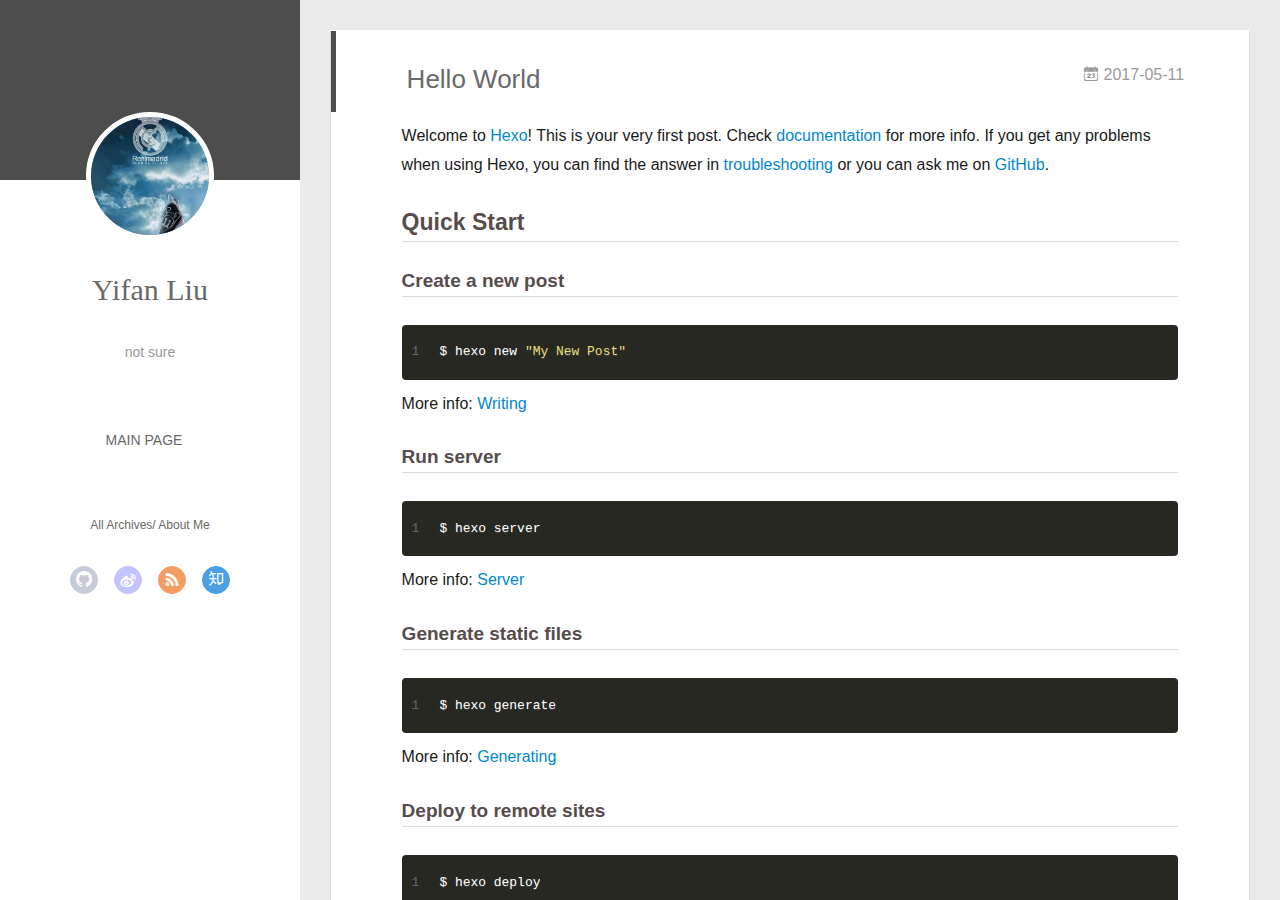
==== index.html @ f7ccefbb "Site updated: 2017-05-11 17:52:36" ====
<!DOCTYPE html>
<html>
<head>
  <meta charset="utf-8">
  
  <meta name="renderer" content="webkit">
  <meta http-equiv="X-UA-Compatible" content="IE=edge" >
  <link rel="dns-prefetch" href="https://yifanliu.github.io">
  <title>Yifan&#39;s Blog</title>
  <meta name="viewport" content="width=device-width, initial-scale=1, maximum-scale=1">
  <meta name="description" content="maybe will write something later. so sad these days.">
<meta property="og:type" content="website">
<meta property="og:title" content="Yifan&#39;s Blog">
<meta property="og:url" content="https://yifanliu.github.io/index.html">
<meta property="og:site_name" content="Yifan&#39;s Blog">
<meta property="og:description" content="maybe will write something later. so sad these days.">
<meta name="twitter:card" content="summary">
<meta name="twitter:title" content="Yifan&#39;s Blog">
<meta name="twitter:description" content="maybe will write something later. so sad these days.">
  
    <link rel="alternative" href="/atom.xml" title="Yifan&#39;s Blog" type="application/atom+xml">
  
  
    <link rel="icon" href="/favicon.png">
  
  <link rel="stylesheet" type="text/css" href="/./main.b3331d.css">
  <style type="text/css">
  
    #container.show {
      background: linear-gradient(200deg,#a0cfe4,#e8c37e);
    }
  </style>
  

  

</head>

<body>
  <div id="container" q-class="show:isCtnShow">
    <canvas id="anm-canvas" class="anm-canvas"></canvas>
    <div class="left-col" q-class="show:isShow">
      
<div class="overlay" style="background: #4d4d4d"></div>
<div class="intrude-less">
	<header id="header" class="inner">
		<a href="/" class="profilepic">
			<img src="/images/my.jpg" class="js-avatar">
		</a>
		<hgroup>
		  <h1 class="header-author"><a href="/">Yifan Liu</a></h1>
		</hgroup>
		
		<p class="header-subtitle">not sure</p>
		

		<nav class="header-menu">
			<ul>
			
				<li><a href="/">Main Page</a></li>
	        
			</ul>
		</nav>
		<nav class="header-smart-menu">
    		
    			
    			<a q-on="click: openSlider(e, 'innerArchive')" href="javascript:void(0)">All Archives</a>
    			
            
    			
    			<a q-on="click: openSlider(e, 'aboutme')" href="javascript:void(0)">About Me</a>
    			
            
		</nav>
		<nav class="header-nav">
			<div class="social">
				
					<a class="github" target="_blank" href="#" title="github"><i class="icon-github"></i></a>
		        
					<a class="weibo" target="_blank" href="#" title="weibo"><i class="icon-weibo"></i></a>
		        
					<a class="rss" target="_blank" href="#" title="rss"><i class="icon-rss"></i></a>
		        
					<a class="zhihu" target="_blank" href="#" title="zhihu"><i class="icon-zhihu"></i></a>
		        
			</div>
		</nav>
	</header>		
</div>

    </div>
    <div class="mid-col" q-class="show:isShow,hide:isShow|isFalse">
      
<nav id="mobile-nav">
  	<div class="overlay js-overlay" style="background: #4d4d4d"></div>
	<div class="btnctn js-mobile-btnctn">
  		<div class="slider-trigger list" q-on="click: openSlider(e)"><i class="icon icon-sort"></i></div>
	</div>
	<div class="intrude-less">
		<header id="header" class="inner">
			<div class="profilepic">
				<img src="/images/my.jpg" class="js-avatar">
			</div>
			<hgroup>
			  <h1 class="header-author js-header-author">Yifan Liu</h1>
			</hgroup>
			
			<p class="header-subtitle"><i class="icon icon-quo-left"></i>not sure<i class="icon icon-quo-right"></i></p>
			
			
			
				
			
			
			
			<nav class="header-nav">
				<div class="social">
					
						<a class="github" target="_blank" href="#" title="github"><i class="icon-github"></i></a>
			        
						<a class="weibo" target="_blank" href="#" title="weibo"><i class="icon-weibo"></i></a>
			        
						<a class="rss" target="_blank" href="#" title="rss"><i class="icon-rss"></i></a>
			        
						<a class="zhihu" target="_blank" href="#" title="zhihu"><i class="icon-zhihu"></i></a>
			        
				</div>
			</nav>

			<nav class="header-menu js-header-menu">
				<ul style="width: 50%">
				
				
					<li style="width: 100%"><a href="/">Main Page</a></li>
		        
				</ul>
			</nav>
		</header>				
	</div>
	<div class="mobile-mask" style="display:none" q-show="isShow"></div>
</nav>

      <div id="wrapper" class="body-wrap">
        <div class="menu-l">
          <div class="canvas-wrap">
            <canvas data-colors="#eaeaea" data-sectionHeight="100" data-contentId="js-content" id="myCanvas1" class="anm-canvas"></canvas>
          </div>
          <div id="js-content" class="content-ll">
            
  
    <article id="post-hello-world" class="article article-type-post  article-index" itemscope itemprop="blogPost">
  <div class="article-inner">
    
      <header class="article-header">
        
  
    <h1 itemprop="name">
      <a class="article-title" href="/2017/05/11/hello-world/">Hello World</a>
    </h1>
  

        
        <a href="/2017/05/11/hello-world/" class="archive-article-date">
  	<time datetime="2017-05-11T07:45:36.710Z" itemprop="datePublished"><i class="icon-calendar icon"></i>2017-05-11</time>
</a>
        
      </header>
    
    <div class="article-entry" itemprop="articleBody">
      
        <p>Welcome to <a href="https://hexo.io/" target="_blank" rel="external">Hexo</a>! This is your very first post. Check <a href="https://hexo.io/docs/" target="_blank" rel="external">documentation</a> for more info. If you get any problems when using Hexo, you can find the answer in <a href="https://hexo.io/docs/troubleshooting.html" target="_blank" rel="external">troubleshooting</a> or you can ask me on <a href="https://github.com/hexojs/hexo/issues" target="_blank" rel="external">GitHub</a>.</p>
<h2 id="Quick-Start"><a href="#Quick-Start" class="headerlink" title="Quick Start"></a>Quick Start</h2><h3 id="Create-a-new-post"><a href="#Create-a-new-post" class="headerlink" title="Create a new post"></a>Create a new post</h3><figure class="highlight bash"><table><tr><td class="gutter"><pre><div class="line">1</div></pre></td><td class="code"><pre><div class="line">$ hexo new <span class="string">"My New Post"</span></div></pre></td></tr></table></figure>
<p>More info: <a href="https://hexo.io/docs/writing.html" target="_blank" rel="external">Writing</a></p>
<h3 id="Run-server"><a href="#Run-server" class="headerlink" title="Run server"></a>Run server</h3><figure class="highlight bash"><table><tr><td class="gutter"><pre><div class="line">1</div></pre></td><td class="code"><pre><div class="line">$ hexo server</div></pre></td></tr></table></figure>
<p>More info: <a href="https://hexo.io/docs/server.html" target="_blank" rel="external">Server</a></p>
<h3 id="Generate-static-files"><a href="#Generate-static-files" class="headerlink" title="Generate static files"></a>Generate static files</h3><figure class="highlight bash"><table><tr><td class="gutter"><pre><div class="line">1</div></pre></td><td class="code"><pre><div class="line">$ hexo generate</div></pre></td></tr></table></figure>
<p>More info: <a href="https://hexo.io/docs/generating.html" target="_blank" rel="external">Generating</a></p>
<h3 id="Deploy-to-remote-sites"><a href="#Deploy-to-remote-sites" class="headerlink" title="Deploy to remote sites"></a>Deploy to remote sites</h3><figure class="highlight bash"><table><tr><td class="gutter"><pre><div class="line">1</div></pre></td><td class="code"><pre><div class="line">$ hexo deploy</div></pre></td></tr></table></figure>
<p>More info: <a href="https://hexo.io/docs/deployment.html" target="_blank" rel="external">Deployment</a></p>

      

      
    </div>
    <div class="article-info article-info-index">
      
      
      

      
        <p class="article-more-link">
          <a class="article-more-a" href="/2017/05/11/hello-world/">展开全文 >></a>
        </p>
      

      
      <div class="clearfix"></div>
    </div>
  </div>
</article>





  
  


          </div>
        </div>
      </div>
      <footer id="footer">
  <div class="outer">
    <div id="footer-info">
    	<div class="footer-left">
    		&copy; 2017 Yifan Liu
    	</div>
      	<div class="footer-right">
      		<a href="http://hexo.io/" target="_blank">Hexo</a>  Theme <a href="https://github.com/litten/hexo-theme-yilia" target="_blank">Yilia</a> by Litten
      	</div>
    </div>
  </div>
</footer>
    </div>
    <script>
	var yiliaConfig = {
		mathjax: false,
		isHome: true,
		isPost: false,
		isArchive: false,
		isTag: false,
		isCategory: false,
		open_in_new: false,
		root: "/",
		innerArchive: true,
		showTags: false
	}
</script>

<script>!function(t){function n(e){if(r[e])return r[e].exports;var i=r[e]={exports:{},id:e,loaded:!1};return t[e].call(i.exports,i,i.exports,n),i.loaded=!0,i.exports}var r={};n.m=t,n.c=r,n.p="./",n(0)}([function(t,n,r){r(194),t.exports=r(190)},function(t,n,r){var e=r(3),i=r(52),o=r(27),u=r(28),c=r(53),f="prototype",a=function(t,n,r){var s,l,h,v,p=t&a.F,d=t&a.G,y=t&a.S,g=t&a.P,b=t&a.B,m=d?e:y?e[n]||(e[n]={}):(e[n]||{})[f],x=d?i:i[n]||(i[n]={}),w=x[f]||(x[f]={});d&&(r=n);for(s in r)l=!p&&m&&void 0!==m[s],h=(l?m:r)[s],v=b&&l?c(h,e):g&&"function"==typeof h?c(Function.call,h):h,m&&u(m,s,h,t&a.U),x[s]!=h&&o(x,s,v),g&&w[s]!=h&&(w[s]=h)};e.core=i,a.F=1,a.G=2,a.S=4,a.P=8,a.B=16,a.W=32,a.U=64,a.R=128,t.exports=a},function(t,n,r){var e=r(6);t.exports=function(t){if(!e(t))throw TypeError(t+" is not an object!");return t}},function(t,n){var r=t.exports="undefined"!=typeof window&&window.Math==Math?window:"undefined"!=typeof self&&self.Math==Math?self:Function("return this")();"number"==typeof __g&&(__g=r)},function(t,n){t.exports=function(t){try{return!!t()}catch(t){return!0}}},function(t,n){var r=t.exports="undefined"!=typeof window&&window.Math==Math?window:"undefined"!=typeof self&&self.Math==Math?self:Function("return this")();"number"==typeof __g&&(__g=r)},function(t,n){t.exports=function(t){return"object"==typeof t?null!==t:"function"==typeof t}},function(t,n,r){var e=r(126)("wks"),i=r(76),o=r(3).Symbol,u="function"==typeof o;(t.exports=function(t){return e[t]||(e[t]=u&&o[t]||(u?o:i)("Symbol."+t))}).store=e},function(t,n){var r={}.hasOwnProperty;t.exports=function(t,n){return r.call(t,n)}},function(t,n,r){var e=r(94),i=r(33);t.exports=function(t){return e(i(t))}},function(t,n,r){t.exports=!r(4)(function(){return 7!=Object.defineProperty({},"a",{get:function(){return 7}}).a})},function(t,n,r){var e=r(2),i=r(167),o=r(50),u=Object.defineProperty;n.f=r(10)?Object.defineProperty:function(t,n,r){if(e(t),n=o(n,!0),e(r),i)try{return u(t,n,r)}catch(t){}if("get"in r||"set"in r)throw TypeError("Accessors not supported!");return"value"in r&&(t[n]=r.value),t}},function(t,n,r){t.exports=!r(18)(function(){return 7!=Object.defineProperty({},"a",{get:function(){return 7}}).a})},function(t,n,r){var e=r(14),i=r(22);t.exports=r(12)?function(t,n,r){return e.f(t,n,i(1,r))}:function(t,n,r){return t[n]=r,t}},function(t,n,r){var e=r(20),i=r(58),o=r(42),u=Object.defineProperty;n.f=r(12)?Object.defineProperty:function(t,n,r){if(e(t),n=o(n,!0),e(r),i)try{return u(t,n,r)}catch(t){}if("get"in r||"set"in r)throw TypeError("Accessors not supported!");return"value"in r&&(t[n]=r.value),t}},function(t,n,r){var e=r(40)("wks"),i=r(23),o=r(5).Symbol,u="function"==typeof o;(t.exports=function(t){return e[t]||(e[t]=u&&o[t]||(u?o:i)("Symbol."+t))}).store=e},function(t,n,r){var e=r(67),i=Math.min;t.exports=function(t){return t>0?i(e(t),9007199254740991):0}},function(t,n,r){var e=r(46);t.exports=function(t){return Object(e(t))}},function(t,n){t.exports=function(t){try{return!!t()}catch(t){return!0}}},function(t,n,r){var e=r(63),i=r(34);t.exports=Object.keys||function(t){return e(t,i)}},function(t,n,r){var e=r(21);t.exports=function(t){if(!e(t))throw TypeError(t+" is not an object!");return t}},function(t,n){t.exports=function(t){return"object"==typeof t?null!==t:"function"==typeof t}},function(t,n){t.exports=function(t,n){return{enumerable:!(1&t),configurable:!(2&t),writable:!(4&t),value:n}}},function(t,n){var r=0,e=Math.random();t.exports=function(t){return"Symbol(".concat(void 0===t?"":t,")_",(++r+e).toString(36))}},function(t,n){var r={}.hasOwnProperty;t.exports=function(t,n){return r.call(t,n)}},function(t,n){var r=t.exports={version:"2.4.0"};"number"==typeof __e&&(__e=r)},function(t,n){t.exports=function(t){if("function"!=typeof t)throw TypeError(t+" is not a function!");return t}},function(t,n,r){var e=r(11),i=r(66);t.exports=r(10)?function(t,n,r){return e.f(t,n,i(1,r))}:function(t,n,r){return t[n]=r,t}},function(t,n,r){var e=r(3),i=r(27),o=r(24),u=r(76)("src"),c="toString",f=Function[c],a=(""+f).split(c);r(52).inspectSource=function(t){return f.call(t)},(t.exports=function(t,n,r,c){var f="function"==typeof r;f&&(o(r,"name")||i(r,"name",n)),t[n]!==r&&(f&&(o(r,u)||i(r,u,t[n]?""+t[n]:a.join(String(n)))),t===e?t[n]=r:c?t[n]?t[n]=r:i(t,n,r):(delete t[n],i(t,n,r)))})(Function.prototype,c,function(){return"function"==typeof this&&this[u]||f.call(this)})},function(t,n,r){var e=r(1),i=r(4),o=r(46),u=function(t,n,r,e){var i=String(o(t)),u="<"+n;return""!==r&&(u+=" "+r+'="'+String(e).replace(/"/g,"&quot;")+'"'),u+">"+i+"</"+n+">"};t.exports=function(t,n){var r={};r[t]=n(u),e(e.P+e.F*i(function(){var n=""[t]('"');return n!==n.toLowerCase()||n.split('"').length>3}),"String",r)}},function(t,n,r){var e=r(115),i=r(46);t.exports=function(t){return e(i(t))}},function(t,n,r){var e=r(116),i=r(66),o=r(30),u=r(50),c=r(24),f=r(167),a=Object.getOwnPropertyDescriptor;n.f=r(10)?a:function(t,n){if(t=o(t),n=u(n,!0),f)try{return a(t,n)}catch(t){}if(c(t,n))return i(!e.f.call(t,n),t[n])}},function(t,n,r){var e=r(24),i=r(17),o=r(145)("IE_PROTO"),u=Object.prototype;t.exports=Object.getPrototypeOf||function(t){return t=i(t),e(t,o)?t[o]:"function"==typeof t.constructor&&t instanceof t.constructor?t.constructor.prototype:t instanceof Object?u:null}},function(t,n){t.exports=function(t){if(void 0==t)throw TypeError("Can't call method on  "+t);return t}},function(t,n){t.exports="constructor,hasOwnProperty,isPrototypeOf,propertyIsEnumerable,toLocaleString,toString,valueOf".split(",")},function(t,n){t.exports={}},function(t,n){t.exports=!0},function(t,n){n.f={}.propertyIsEnumerable},function(t,n,r){var e=r(14).f,i=r(8),o=r(15)("toStringTag");t.exports=function(t,n,r){t&&!i(t=r?t:t.prototype,o)&&e(t,o,{configurable:!0,value:n})}},function(t,n,r){var e=r(40)("keys"),i=r(23);t.exports=function(t){return e[t]||(e[t]=i(t))}},function(t,n,r){var e=r(5),i="__core-js_shared__",o=e[i]||(e[i]={});t.exports=function(t){return o[t]||(o[t]={})}},function(t,n){var r=Math.ceil,e=Math.floor;t.exports=function(t){return isNaN(t=+t)?0:(t>0?e:r)(t)}},function(t,n,r){var e=r(21);t.exports=function(t,n){if(!e(t))return t;var r,i;if(n&&"function"==typeof(r=t.toString)&&!e(i=r.call(t)))return i;if("function"==typeof(r=t.valueOf)&&!e(i=r.call(t)))return i;if(!n&&"function"==typeof(r=t.toString)&&!e(i=r.call(t)))return i;throw TypeError("Can't convert object to primitive value")}},function(t,n,r){var e=r(5),i=r(25),o=r(36),u=r(44),c=r(14).f;t.exports=function(t){var n=i.Symbol||(i.Symbol=o?{}:e.Symbol||{});"_"==t.charAt(0)||t in n||c(n,t,{value:u.f(t)})}},function(t,n,r){n.f=r(15)},function(t,n){var r={}.toString;t.exports=function(t){return r.call(t).slice(8,-1)}},function(t,n){t.exports=function(t){if(void 0==t)throw TypeError("Can't call method on  "+t);return t}},function(t,n,r){var e=r(4);t.exports=function(t,n){return!!t&&e(function(){n?t.call(null,function(){},1):t.call(null)})}},function(t,n,r){var e=r(53),i=r(115),o=r(17),u=r(16),c=r(202);t.exports=function(t,n){var r=1==t,f=2==t,a=3==t,s=4==t,l=6==t,h=5==t||l,v=n||c;return function(n,c,p){for(var d,y,g=o(n),b=i(g),m=e(c,p,3),x=u(b.length),w=0,S=r?v(n,x):f?v(n,0):void 0;x>w;w++)if((h||w in b)&&(d=b[w],y=m(d,w,g),t))if(r)S[w]=y;else if(y)switch(t){case 3:return!0;case 5:return d;case 6:return w;case 2:S.push(d)}else if(s)return!1;return l?-1:a||s?s:S}}},function(t,n,r){var e=r(1),i=r(52),o=r(4);t.exports=function(t,n){var r=(i.Object||{})[t]||Object[t],u={};u[t]=n(r),e(e.S+e.F*o(function(){r(1)}),"Object",u)}},function(t,n,r){var e=r(6);t.exports=function(t,n){if(!e(t))return t;var r,i;if(n&&"function"==typeof(r=t.toString)&&!e(i=r.call(t)))return i;if("function"==typeof(r=t.valueOf)&&!e(i=r.call(t)))return i;if(!n&&"function"==typeof(r=t.toString)&&!e(i=r.call(t)))return i;throw TypeError("Can't convert object to primitive value")}},function(t,n,r){var e=r(5),i=r(25),o=r(91),u=r(13),c="prototype",f=function(t,n,r){var a,s,l,h=t&f.F,v=t&f.G,p=t&f.S,d=t&f.P,y=t&f.B,g=t&f.W,b=v?i:i[n]||(i[n]={}),m=b[c],x=v?e:p?e[n]:(e[n]||{})[c];v&&(r=n);for(a in r)(s=!h&&x&&void 0!==x[a])&&a in b||(l=s?x[a]:r[a],b[a]=v&&"function"!=typeof x[a]?r[a]:y&&s?o(l,e):g&&x[a]==l?function(t){var n=function(n,r,e){if(this instanceof t){switch(arguments.length){case 0:return new t;case 1:return new t(n);case 2:return new t(n,r)}return new t(n,r,e)}return t.apply(this,arguments)};return n[c]=t[c],n}(l):d&&"function"==typeof l?o(Function.call,l):l,d&&((b.virtual||(b.virtual={}))[a]=l,t&f.R&&m&&!m[a]&&u(m,a,l)))};f.F=1,f.G=2,f.S=4,f.P=8,f.B=16,f.W=32,f.U=64,f.R=128,t.exports=f},function(t,n){var r=t.exports={version:"2.4.0"};"number"==typeof __e&&(__e=r)},function(t,n,r){var e=r(26);t.exports=function(t,n,r){if(e(t),void 0===n)return t;switch(r){case 1:return function(r){return t.call(n,r)};case 2:return function(r,e){return t.call(n,r,e)};case 3:return function(r,e,i){return t.call(n,r,e,i)}}return function(){return t.apply(n,arguments)}}},function(t,n,r){var e=r(183),i=r(1),o=r(126)("metadata"),u=o.store||(o.store=new(r(186))),c=function(t,n,r){var i=u.get(t);if(!i){if(!r)return;u.set(t,i=new e)}var o=i.get(n);if(!o){if(!r)return;i.set(n,o=new e)}return o},f=function(t,n,r){var e=c(n,r,!1);return void 0!==e&&e.has(t)},a=function(t,n,r){var e=c(n,r,!1);return void 0===e?void 0:e.get(t)},s=function(t,n,r,e){c(r,e,!0).set(t,n)},l=function(t,n){var r=c(t,n,!1),e=[];return r&&r.forEach(function(t,n){e.push(n)}),e},h=function(t){return void 0===t||"symbol"==typeof t?t:String(t)},v=function(t){i(i.S,"Reflect",t)};t.exports={store:u,map:c,has:f,get:a,set:s,keys:l,key:h,exp:v}},function(t,n,r){"use strict";if(r(10)){var e=r(69),i=r(3),o=r(4),u=r(1),c=r(127),f=r(152),a=r(53),s=r(68),l=r(66),h=r(27),v=r(73),p=r(67),d=r(16),y=r(75),g=r(50),b=r(24),m=r(180),x=r(114),w=r(6),S=r(17),_=r(137),O=r(70),E=r(32),P=r(71).f,j=r(154),F=r(76),M=r(7),A=r(48),N=r(117),T=r(146),I=r(155),k=r(80),L=r(123),R=r(74),C=r(130),D=r(160),U=r(11),W=r(31),G=U.f,B=W.f,V=i.RangeError,z=i.TypeError,q=i.Uint8Array,K="ArrayBuffer",J="Shared"+K,Y="BYTES_PER_ELEMENT",H="prototype",$=Array[H],X=f.ArrayBuffer,Q=f.DataView,Z=A(0),tt=A(2),nt=A(3),rt=A(4),et=A(5),it=A(6),ot=N(!0),ut=N(!1),ct=I.values,ft=I.keys,at=I.entries,st=$.lastIndexOf,lt=$.reduce,ht=$.reduceRight,vt=$.join,pt=$.sort,dt=$.slice,yt=$.toString,gt=$.toLocaleString,bt=M("iterator"),mt=M("toStringTag"),xt=F("typed_constructor"),wt=F("def_constructor"),St=c.CONSTR,_t=c.TYPED,Ot=c.VIEW,Et="Wrong length!",Pt=A(1,function(t,n){return Tt(T(t,t[wt]),n)}),jt=o(function(){return 1===new q(new Uint16Array([1]).buffer)[0]}),Ft=!!q&&!!q[H].set&&o(function(){new q(1).set({})}),Mt=function(t,n){if(void 0===t)throw z(Et);var r=+t,e=d(t);if(n&&!m(r,e))throw V(Et);return e},At=function(t,n){var r=p(t);if(r<0||r%n)throw V("Wrong offset!");return r},Nt=function(t){if(w(t)&&_t in t)return t;throw z(t+" is not a typed array!")},Tt=function(t,n){if(!(w(t)&&xt in t))throw z("It is not a typed array constructor!");return new t(n)},It=function(t,n){return kt(T(t,t[wt]),n)},kt=function(t,n){for(var r=0,e=n.length,i=Tt(t,e);e>r;)i[r]=n[r++];return i},Lt=function(t,n,r){G(t,n,{get:function(){return this._d[r]}})},Rt=function(t){var n,r,e,i,o,u,c=S(t),f=arguments.length,s=f>1?arguments[1]:void 0,l=void 0!==s,h=j(c);if(void 0!=h&&!_(h)){for(u=h.call(c),e=[],n=0;!(o=u.next()).done;n++)e.push(o.value);c=e}for(l&&f>2&&(s=a(s,arguments[2],2)),n=0,r=d(c.length),i=Tt(this,r);r>n;n++)i[n]=l?s(c[n],n):c[n];return i},Ct=function(){for(var t=0,n=arguments.length,r=Tt(this,n);n>t;)r[t]=arguments[t++];return r},Dt=!!q&&o(function(){gt.call(new q(1))}),Ut=function(){return gt.apply(Dt?dt.call(Nt(this)):Nt(this),arguments)},Wt={copyWithin:function(t,n){return D.call(Nt(this),t,n,arguments.length>2?arguments[2]:void 0)},every:function(t){return rt(Nt(this),t,arguments.length>1?arguments[1]:void 0)},fill:function(t){return C.apply(Nt(this),arguments)},filter:function(t){return It(this,tt(Nt(this),t,arguments.length>1?arguments[1]:void 0))},find:function(t){return et(Nt(this),t,arguments.length>1?arguments[1]:void 0)},findIndex:function(t){return it(Nt(this),t,arguments.length>1?arguments[1]:void 0)},forEach:function(t){Z(Nt(this),t,arguments.length>1?arguments[1]:void 0)},indexOf:function(t){return ut(Nt(this),t,arguments.length>1?arguments[1]:void 0)},includes:function(t){return ot(Nt(this),t,arguments.length>1?arguments[1]:void 0)},join:function(t){return vt.apply(Nt(this),arguments)},lastIndexOf:function(t){return st.apply(Nt(this),arguments)},map:function(t){return Pt(Nt(this),t,arguments.length>1?arguments[1]:void 0)},reduce:function(t){return lt.apply(Nt(this),arguments)},reduceRight:function(t){return ht.apply(Nt(this),arguments)},reverse:function(){for(var t,n=this,r=Nt(n).length,e=Math.floor(r/2),i=0;i<e;)t=n[i],n[i++]=n[--r],n[r]=t;return n},some:function(t){return nt(Nt(this),t,arguments.length>1?arguments[1]:void 0)},sort:function(t){return pt.call(Nt(this),t)},subarray:function(t,n){var r=Nt(this),e=r.length,i=y(t,e);return new(T(r,r[wt]))(r.buffer,r.byteOffset+i*r.BYTES_PER_ELEMENT,d((void 0===n?e:y(n,e))-i))}},Gt=function(t,n){return It(this,dt.call(Nt(this),t,n))},Bt=function(t){Nt(this);var n=At(arguments[1],1),r=this.length,e=S(t),i=d(e.length),o=0;if(i+n>r)throw V(Et);for(;o<i;)this[n+o]=e[o++]},Vt={entries:function(){return at.call(Nt(this))},keys:function(){return ft.call(Nt(this))},values:function(){return ct.call(Nt(this))}},zt=function(t,n){return w(t)&&t[_t]&&"symbol"!=typeof n&&n in t&&String(+n)==String(n)},qt=function(t,n){return zt(t,n=g(n,!0))?l(2,t[n]):B(t,n)},Kt=function(t,n,r){return!(zt(t,n=g(n,!0))&&w(r)&&b(r,"value"))||b(r,"get")||b(r,"set")||r.configurable||b(r,"writable")&&!r.writable||b(r,"enumerable")&&!r.enumerable?G(t,n,r):(t[n]=r.value,t)};St||(W.f=qt,U.f=Kt),u(u.S+u.F*!St,"Object",{getOwnPropertyDescriptor:qt,defineProperty:Kt}),o(function(){yt.call({})})&&(yt=gt=function(){return vt.call(this)});var Jt=v({},Wt);v(Jt,Vt),h(Jt,bt,Vt.values),v(Jt,{slice:Gt,set:Bt,constructor:function(){},toString:yt,toLocaleString:Ut}),Lt(Jt,"buffer","b"),Lt(Jt,"byteOffset","o"),Lt(Jt,"byteLength","l"),Lt(Jt,"length","e"),G(Jt,mt,{get:function(){return this[_t]}}),t.exports=function(t,n,r,f){f=!!f;var a=t+(f?"Clamped":"")+"Array",l="Uint8Array"!=a,v="get"+t,p="set"+t,y=i[a],g=y||{},b=y&&E(y),m=!y||!c.ABV,S={},_=y&&y[H],j=function(t,r){var e=t._d;return e.v[v](r*n+e.o,jt)},F=function(t,r,e){var i=t._d;f&&(e=(e=Math.round(e))<0?0:e>255?255:255&e),i.v[p](r*n+i.o,e,jt)},M=function(t,n){G(t,n,{get:function(){return j(this,n)},set:function(t){return F(this,n,t)},enumerable:!0})};m?(y=r(function(t,r,e,i){s(t,y,a,"_d");var o,u,c,f,l=0,v=0;if(w(r)){if(!(r instanceof X||(f=x(r))==K||f==J))return _t in r?kt(y,r):Rt.call(y,r);o=r,v=At(e,n);var p=r.byteLength;if(void 0===i){if(p%n)throw V(Et);if((u=p-v)<0)throw V(Et)}else if((u=d(i)*n)+v>p)throw V(Et);c=u/n}else c=Mt(r,!0),u=c*n,o=new X(u);for(h(t,"_d",{b:o,o:v,l:u,e:c,v:new Q(o)});l<c;)M(t,l++)}),_=y[H]=O(Jt),h(_,"constructor",y)):L(function(t){new y(null),new y(t)},!0)||(y=r(function(t,r,e,i){s(t,y,a);var o;return w(r)?r instanceof X||(o=x(r))==K||o==J?void 0!==i?new g(r,At(e,n),i):void 0!==e?new g(r,At(e,n)):new g(r):_t in r?kt(y,r):Rt.call(y,r):new g(Mt(r,l))}),Z(b!==Function.prototype?P(g).concat(P(b)):P(g),function(t){t in y||h(y,t,g[t])}),y[H]=_,e||(_.constructor=y));var A=_[bt],N=!!A&&("values"==A.name||void 0==A.name),T=Vt.values;h(y,xt,!0),h(_,_t,a),h(_,Ot,!0),h(_,wt,y),(f?new y(1)[mt]==a:mt in _)||G(_,mt,{get:function(){return a}}),S[a]=y,u(u.G+u.W+u.F*(y!=g),S),u(u.S,a,{BYTES_PER_ELEMENT:n,from:Rt,of:Ct}),Y in _||h(_,Y,n),u(u.P,a,Wt),R(a),u(u.P+u.F*Ft,a,{set:Bt}),u(u.P+u.F*!N,a,Vt),u(u.P+u.F*(_.toString!=yt),a,{toString:yt}),u(u.P+u.F*o(function(){new y(1).slice()}),a,{slice:Gt}),u(u.P+u.F*(o(function(){return[1,2].toLocaleString()!=new y([1,2]).toLocaleString()})||!o(function(){_.toLocaleString.call([1,2])})),a,{toLocaleString:Ut}),k[a]=N?A:T,e||N||h(_,bt,T)}}else t.exports=function(){}},function(t,n){var r={}.toString;t.exports=function(t){return r.call(t).slice(8,-1)}},function(t,n,r){var e=r(21),i=r(5).document,o=e(i)&&e(i.createElement);t.exports=function(t){return o?i.createElement(t):{}}},function(t,n,r){t.exports=!r(12)&&!r(18)(function(){return 7!=Object.defineProperty(r(57)("div"),"a",{get:function(){return 7}}).a})},function(t,n,r){"use strict";var e=r(36),i=r(51),o=r(64),u=r(13),c=r(8),f=r(35),a=r(96),s=r(38),l=r(103),h=r(15)("iterator"),v=!([].keys&&"next"in[].keys()),p="keys",d="values",y=function(){return this};t.exports=function(t,n,r,g,b,m,x){a(r,n,g);var w,S,_,O=function(t){if(!v&&t in F)return F[t];switch(t){case p:case d:return function(){return new r(this,t)}}return function(){return new r(this,t)}},E=n+" Iterator",P=b==d,j=!1,F=t.prototype,M=F[h]||F["@@iterator"]||b&&F[b],A=M||O(b),N=b?P?O("entries"):A:void 0,T="Array"==n?F.entries||M:M;if(T&&(_=l(T.call(new t)))!==Object.prototype&&(s(_,E,!0),e||c(_,h)||u(_,h,y)),P&&M&&M.name!==d&&(j=!0,A=function(){return M.call(this)}),e&&!x||!v&&!j&&F[h]||u(F,h,A),f[n]=A,f[E]=y,b)if(w={values:P?A:O(d),keys:m?A:O(p),entries:N},x)for(S in w)S in F||o(F,S,w[S]);else i(i.P+i.F*(v||j),n,w);return w}},function(t,n,r){var e=r(20),i=r(100),o=r(34),u=r(39)("IE_PROTO"),c=function(){},f="prototype",a=function(){var t,n=r(57)("iframe"),e=o.length;for(n.style.display="none",r(93).appendChild(n),n.src="javascript:",t=n.contentWindow.document,t.open(),t.write("<script>document.F=Object<\/script>"),t.close(),a=t.F;e--;)delete a[f][o[e]];return a()};t.exports=Object.create||function(t,n){var r;return null!==t?(c[f]=e(t),r=new c,c[f]=null,r[u]=t):r=a(),void 0===n?r:i(r,n)}},function(t,n,r){var e=r(63),i=r(34).concat("length","prototype");n.f=Object.getOwnPropertyNames||function(t){return e(t,i)}},function(t,n){n.f=Object.getOwnPropertySymbols},function(t,n,r){var e=r(8),i=r(9),o=r(90)(!1),u=r(39)("IE_PROTO");t.exports=function(t,n){var r,c=i(t),f=0,a=[];for(r in c)r!=u&&e(c,r)&&a.push(r);for(;n.length>f;)e(c,r=n[f++])&&(~o(a,r)||a.push(r));return a}},function(t,n,r){t.exports=r(13)},function(t,n,r){var e=r(76)("meta"),i=r(6),o=r(24),u=r(11).f,c=0,f=Object.isExtensible||function(){return!0},a=!r(4)(function(){return f(Object.preventExtensions({}))}),s=function(t){u(t,e,{value:{i:"O"+ ++c,w:{}}})},l=function(t,n){if(!i(t))return"symbol"==typeof t?t:("string"==typeof t?"S":"P")+t;if(!o(t,e)){if(!f(t))return"F";if(!n)return"E";s(t)}return t[e].i},h=function(t,n){if(!o(t,e)){if(!f(t))return!0;if(!n)return!1;s(t)}return t[e].w},v=function(t){return a&&p.NEED&&f(t)&&!o(t,e)&&s(t),t},p=t.exports={KEY:e,NEED:!1,fastKey:l,getWeak:h,onFreeze:v}},function(t,n){t.exports=function(t,n){return{enumerable:!(1&t),configurable:!(2&t),writable:!(4&t),value:n}}},function(t,n){var r=Math.ceil,e=Math.floor;t.exports=function(t){return isNaN(t=+t)?0:(t>0?e:r)(t)}},function(t,n){t.exports=function(t,n,r,e){if(!(t instanceof n)||void 0!==e&&e in t)throw TypeError(r+": incorrect invocation!");return t}},function(t,n){t.exports=!1},function(t,n,r){var e=r(2),i=r(173),o=r(133),u=r(145)("IE_PROTO"),c=function(){},f="prototype",a=function(){var t,n=r(132)("iframe"),e=o.length;for(n.style.display="none",r(135).appendChild(n),n.src="javascript:",t=n.contentWindow.document,t.open(),t.write("<script>document.F=Object<\/script>"),t.close(),a=t.F;e--;)delete a[f][o[e]];return a()};t.exports=Object.create||function(t,n){var r;return null!==t?(c[f]=e(t),r=new c,c[f]=null,r[u]=t):r=a(),void 0===n?r:i(r,n)}},function(t,n,r){var e=r(175),i=r(133).concat("length","prototype");n.f=Object.getOwnPropertyNames||function(t){return e(t,i)}},function(t,n,r){var e=r(175),i=r(133);t.exports=Object.keys||function(t){return e(t,i)}},function(t,n,r){var e=r(28);t.exports=function(t,n,r){for(var i in n)e(t,i,n[i],r);return t}},function(t,n,r){"use strict";var e=r(3),i=r(11),o=r(10),u=r(7)("species");t.exports=function(t){var n=e[t];o&&n&&!n[u]&&i.f(n,u,{configurable:!0,get:function(){return this}})}},function(t,n,r){var e=r(67),i=Math.max,o=Math.min;t.exports=function(t,n){return t=e(t),t<0?i(t+n,0):o(t,n)}},function(t,n){var r=0,e=Math.random();t.exports=function(t){return"Symbol(".concat(void 0===t?"":t,")_",(++r+e).toString(36))}},function(t,n,r){var e=r(33);t.exports=function(t){return Object(e(t))}},function(t,n,r){var e=r(7)("unscopables"),i=Array.prototype;void 0==i[e]&&r(27)(i,e,{}),t.exports=function(t){i[e][t]=!0}},function(t,n,r){var e=r(53),i=r(169),o=r(137),u=r(2),c=r(16),f=r(154),a={},s={},n=t.exports=function(t,n,r,l,h){var v,p,d,y,g=h?function(){return t}:f(t),b=e(r,l,n?2:1),m=0;if("function"!=typeof g)throw TypeError(t+" is not iterable!");if(o(g)){for(v=c(t.length);v>m;m++)if((y=n?b(u(p=t[m])[0],p[1]):b(t[m]))===a||y===s)return y}else for(d=g.call(t);!(p=d.next()).done;)if((y=i(d,b,p.value,n))===a||y===s)return y};n.BREAK=a,n.RETURN=s},function(t,n){t.exports={}},function(t,n,r){var e=r(11).f,i=r(24),o=r(7)("toStringTag");t.exports=function(t,n,r){t&&!i(t=r?t:t.prototype,o)&&e(t,o,{configurable:!0,value:n})}},function(t,n,r){var e=r(1),i=r(46),o=r(4),u=r(150),c="["+u+"]",f="​",a=RegExp("^"+c+c+"*"),s=RegExp(c+c+"*$"),l=function(t,n,r){var i={},c=o(function(){return!!u[t]()||f[t]()!=f}),a=i[t]=c?n(h):u[t];r&&(i[r]=a),e(e.P+e.F*c,"String",i)},h=l.trim=function(t,n){return t=String(i(t)),1&n&&(t=t.replace(a,"")),2&n&&(t=t.replace(s,"")),t};t.exports=l},function(t,n,r){t.exports={default:r(86),__esModule:!0}},function(t,n,r){t.exports={default:r(87),__esModule:!0}},function(t,n,r){"use strict";function e(t){return t&&t.__esModule?t:{default:t}}n.__esModule=!0;var i=r(84),o=e(i),u=r(83),c=e(u),f="function"==typeof c.default&&"symbol"==typeof o.default?function(t){return typeof t}:function(t){return t&&"function"==typeof c.default&&t.constructor===c.default&&t!==c.default.prototype?"symbol":typeof t};n.default="function"==typeof c.default&&"symbol"===f(o.default)?function(t){return void 0===t?"undefined":f(t)}:function(t){return t&&"function"==typeof c.default&&t.constructor===c.default&&t!==c.default.prototype?"symbol":void 0===t?"undefined":f(t)}},function(t,n,r){r(110),r(108),r(111),r(112),t.exports=r(25).Symbol},function(t,n,r){r(109),r(113),t.exports=r(44).f("iterator")},function(t,n){t.exports=function(t){if("function"!=typeof t)throw TypeError(t+" is not a function!");return t}},function(t,n){t.exports=function(){}},function(t,n,r){var e=r(9),i=r(106),o=r(105);t.exports=function(t){return function(n,r,u){var c,f=e(n),a=i(f.length),s=o(u,a);if(t&&r!=r){for(;a>s;)if((c=f[s++])!=c)return!0}else for(;a>s;s++)if((t||s in f)&&f[s]===r)return t||s||0;return!t&&-1}}},function(t,n,r){var e=r(88);t.exports=function(t,n,r){if(e(t),void 0===n)return t;switch(r){case 1:return function(r){return t.call(n,r)};case 2:return function(r,e){return t.call(n,r,e)};case 3:return function(r,e,i){return t.call(n,r,e,i)}}return function(){return t.apply(n,arguments)}}},function(t,n,r){var e=r(19),i=r(62),o=r(37);t.exports=function(t){var n=e(t),r=i.f;if(r)for(var u,c=r(t),f=o.f,a=0;c.length>a;)f.call(t,u=c[a++])&&n.push(u);return n}},function(t,n,r){t.exports=r(5).document&&document.documentElement},function(t,n,r){var e=r(56);t.exports=Object("z").propertyIsEnumerable(0)?Object:function(t){return"String"==e(t)?t.split(""):Object(t)}},function(t,n,r){var e=r(56);t.exports=Array.isArray||function(t){return"Array"==e(t)}},function(t,n,r){"use strict";var e=r(60),i=r(22),o=r(38),u={};r(13)(u,r(15)("iterator"),function(){return this}),t.exports=function(t,n,r){t.prototype=e(u,{next:i(1,r)}),o(t,n+" Iterator")}},function(t,n){t.exports=function(t,n){return{value:n,done:!!t}}},function(t,n,r){var e=r(19),i=r(9);t.exports=function(t,n){for(var r,o=i(t),u=e(o),c=u.length,f=0;c>f;)if(o[r=u[f++]]===n)return r}},function(t,n,r){var e=r(23)("meta"),i=r(21),o=r(8),u=r(14).f,c=0,f=Object.isExtensible||function(){return!0},a=!r(18)(function(){return f(Object.preventExtensions({}))}),s=function(t){u(t,e,{value:{i:"O"+ ++c,w:{}}})},l=function(t,n){if(!i(t))return"symbol"==typeof t?t:("string"==typeof t?"S":"P")+t;if(!o(t,e)){if(!f(t))return"F";if(!n)return"E";s(t)}return t[e].i},h=function(t,n){if(!o(t,e)){if(!f(t))return!0;if(!n)return!1;s(t)}return t[e].w},v=function(t){return a&&p.NEED&&f(t)&&!o(t,e)&&s(t),t},p=t.exports={KEY:e,NEED:!1,fastKey:l,getWeak:h,onFreeze:v}},function(t,n,r){var e=r(14),i=r(20),o=r(19);t.exports=r(12)?Object.defineProperties:function(t,n){i(t);for(var r,u=o(n),c=u.length,f=0;c>f;)e.f(t,r=u[f++],n[r]);return t}},function(t,n,r){var e=r(37),i=r(22),o=r(9),u=r(42),c=r(8),f=r(58),a=Object.getOwnPropertyDescriptor;n.f=r(12)?a:function(t,n){if(t=o(t),n=u(n,!0),f)try{return a(t,n)}catch(t){}if(c(t,n))return i(!e.f.call(t,n),t[n])}},function(t,n,r){var e=r(9),i=r(61).f,o={}.toString,u="object"==typeof window&&window&&Object.getOwnPropertyNames?Object.getOwnPropertyNames(window):[],c=function(t){try{return i(t)}catch(t){return u.slice()}};t.exports.f=function(t){return u&&"[object Window]"==o.call(t)?c(t):i(e(t))}},function(t,n,r){var e=r(8),i=r(77),o=r(39)("IE_PROTO"),u=Object.prototype;t.exports=Object.getPrototypeOf||function(t){return t=i(t),e(t,o)?t[o]:"function"==typeof t.constructor&&t instanceof t.constructor?t.constructor.prototype:t instanceof Object?u:null}},function(t,n,r){var e=r(41),i=r(33);t.exports=function(t){return function(n,r){var o,u,c=String(i(n)),f=e(r),a=c.length;return f<0||f>=a?t?"":void 0:(o=c.charCodeAt(f),o<55296||o>56319||f+1===a||(u=c.charCodeAt(f+1))<56320||u>57343?t?c.charAt(f):o:t?c.slice(f,f+2):u-56320+(o-55296<<10)+65536)}}},function(t,n,r){var e=r(41),i=Math.max,o=Math.min;t.exports=function(t,n){return t=e(t),t<0?i(t+n,0):o(t,n)}},function(t,n,r){var e=r(41),i=Math.min;t.exports=function(t){return t>0?i(e(t),9007199254740991):0}},function(t,n,r){"use strict";var e=r(89),i=r(97),o=r(35),u=r(9);t.exports=r(59)(Array,"Array",function(t,n){this._t=u(t),this._i=0,this._k=n},function(){var t=this._t,n=this._k,r=this._i++;return!t||r>=t.length?(this._t=void 0,i(1)):"keys"==n?i(0,r):"values"==n?i(0,t[r]):i(0,[r,t[r]])},"values"),o.Arguments=o.Array,e("keys"),e("values"),e("entries")},function(t,n){},function(t,n,r){"use strict";var e=r(104)(!0);r(59)(String,"String",function(t){this._t=String(t),this._i=0},function(){var t,n=this._t,r=this._i;return r>=n.length?{value:void 0,done:!0}:(t=e(n,r),this._i+=t.length,{value:t,done:!1})})},function(t,n,r){"use strict";var e=r(5),i=r(8),o=r(12),u=r(51),c=r(64),f=r(99).KEY,a=r(18),s=r(40),l=r(38),h=r(23),v=r(15),p=r(44),d=r(43),y=r(98),g=r(92),b=r(95),m=r(20),x=r(9),w=r(42),S=r(22),_=r(60),O=r(102),E=r(101),P=r(14),j=r(19),F=E.f,M=P.f,A=O.f,N=e.Symbol,T=e.JSON,I=T&&T.stringify,k="prototype",L=v("_hidden"),R=v("toPrimitive"),C={}.propertyIsEnumerable,D=s("symbol-registry"),U=s("symbols"),W=s("op-symbols"),G=Object[k],B="function"==typeof N,V=e.QObject,z=!V||!V[k]||!V[k].findChild,q=o&&a(function(){return 7!=_(M({},"a",{get:function(){return M(this,"a",{value:7}).a}})).a})?function(t,n,r){var e=F(G,n);e&&delete G[n],M(t,n,r),e&&t!==G&&M(G,n,e)}:M,K=function(t){var n=U[t]=_(N[k]);return n._k=t,n},J=B&&"symbol"==typeof N.iterator?function(t){return"symbol"==typeof t}:function(t){return t instanceof N},Y=function(t,n,r){return t===G&&Y(W,n,r),m(t),n=w(n,!0),m(r),i(U,n)?(r.enumerable?(i(t,L)&&t[L][n]&&(t[L][n]=!1),r=_(r,{enumerable:S(0,!1)})):(i(t,L)||M(t,L,S(1,{})),t[L][n]=!0),q(t,n,r)):M(t,n,r)},H=function(t,n){m(t);for(var r,e=g(n=x(n)),i=0,o=e.length;o>i;)Y(t,r=e[i++],n[r]);return t},$=function(t,n){return void 0===n?_(t):H(_(t),n)},X=function(t){var n=C.call(this,t=w(t,!0));return!(this===G&&i(U,t)&&!i(W,t))&&(!(n||!i(this,t)||!i(U,t)||i(this,L)&&this[L][t])||n)},Q=function(t,n){if(t=x(t),n=w(n,!0),t!==G||!i(U,n)||i(W,n)){var r=F(t,n);return!r||!i(U,n)||i(t,L)&&t[L][n]||(r.enumerable=!0),r}},Z=function(t){for(var n,r=A(x(t)),e=[],o=0;r.length>o;)i(U,n=r[o++])||n==L||n==f||e.push(n);return e},tt=function(t){for(var n,r=t===G,e=A(r?W:x(t)),o=[],u=0;e.length>u;)!i(U,n=e[u++])||r&&!i(G,n)||o.push(U[n]);return o};B||(N=function(){if(this instanceof N)throw TypeError("Symbol is not a constructor!");var t=h(arguments.length>0?arguments[0]:void 0),n=function(r){this===G&&n.call(W,r),i(this,L)&&i(this[L],t)&&(this[L][t]=!1),q(this,t,S(1,r))};return o&&z&&q(G,t,{configurable:!0,set:n}),K(t)},c(N[k],"toString",function(){return this._k}),E.f=Q,P.f=Y,r(61).f=O.f=Z,r(37).f=X,r(62).f=tt,o&&!r(36)&&c(G,"propertyIsEnumerable",X,!0),p.f=function(t){return K(v(t))}),u(u.G+u.W+u.F*!B,{Symbol:N});for(var nt="hasInstance,isConcatSpreadable,iterator,match,replace,search,species,split,toPrimitive,toStringTag,unscopables".split(","),rt=0;nt.length>rt;)v(nt[rt++]);for(var nt=j(v.store),rt=0;nt.length>rt;)d(nt[rt++]);u(u.S+u.F*!B,"Symbol",{for:function(t){return i(D,t+="")?D[t]:D[t]=N(t)},keyFor:function(t){if(J(t))return y(D,t);throw TypeError(t+" is not a symbol!")},useSetter:function(){z=!0},useSimple:function(){z=!1}}),u(u.S+u.F*!B,"Object",{create:$,defineProperty:Y,defineProperties:H,getOwnPropertyDescriptor:Q,getOwnPropertyNames:Z,getOwnPropertySymbols:tt}),T&&u(u.S+u.F*(!B||a(function(){var t=N();return"[null]"!=I([t])||"{}"!=I({a:t})||"{}"!=I(Object(t))})),"JSON",{stringify:function(t){if(void 0!==t&&!J(t)){for(var n,r,e=[t],i=1;arguments.length>i;)e.push(arguments[i++]);return n=e[1],"function"==typeof n&&(r=n),!r&&b(n)||(n=function(t,n){if(r&&(n=r.call(this,t,n)),!J(n))return n}),e[1]=n,I.apply(T,e)}}}),N[k][R]||r(13)(N[k],R,N[k].valueOf),l(N,"Symbol"),l(Math,"Math",!0),l(e.JSON,"JSON",!0)},function(t,n,r){r(43)("asyncIterator")},function(t,n,r){r(43)("observable")},function(t,n,r){r(107);for(var e=r(5),i=r(13),o=r(35),u=r(15)("toStringTag"),c=["NodeList","DOMTokenList","MediaList","StyleSheetList","CSSRuleList"],f=0;f<5;f++){var a=c[f],s=e[a],l=s&&s.prototype;l&&!l[u]&&i(l,u,a),o[a]=o.Array}},function(t,n,r){var e=r(45),i=r(7)("toStringTag"),o="Arguments"==e(function(){return arguments}()),u=function(t,n){try{return t[n]}catch(t){}};t.exports=function(t){var n,r,c;return void 0===t?"Undefined":null===t?"Null":"string"==typeof(r=u(n=Object(t),i))?r:o?e(n):"Object"==(c=e(n))&&"function"==typeof n.callee?"Arguments":c}},function(t,n,r){var e=r(45);t.exports=Object("z").propertyIsEnumerable(0)?Object:function(t){return"String"==e(t)?t.split(""):Object(t)}},function(t,n){n.f={}.propertyIsEnumerable},function(t,n,r){var e=r(30),i=r(16),o=r(75);t.exports=function(t){return function(n,r,u){var c,f=e(n),a=i(f.length),s=o(u,a);if(t&&r!=r){for(;a>s;)if((c=f[s++])!=c)return!0}else for(;a>s;s++)if((t||s in f)&&f[s]===r)return t||s||0;return!t&&-1}}},function(t,n,r){"use strict";var e=r(3),i=r(1),o=r(28),u=r(73),c=r(65),f=r(79),a=r(68),s=r(6),l=r(4),h=r(123),v=r(81),p=r(136);t.exports=function(t,n,r,d,y,g){var b=e[t],m=b,x=y?"set":"add",w=m&&m.prototype,S={},_=function(t){var n=w[t];o(w,t,"delete"==t?function(t){return!(g&&!s(t))&&n.call(this,0===t?0:t)}:"has"==t?function(t){return!(g&&!s(t))&&n.call(this,0===t?0:t)}:"get"==t?function(t){return g&&!s(t)?void 0:n.call(this,0===t?0:t)}:"add"==t?function(t){return n.call(this,0===t?0:t),this}:function(t,r){return n.call(this,0===t?0:t,r),this})};if("function"==typeof m&&(g||w.forEach&&!l(function(){(new m).entries().next()}))){var O=new m,E=O[x](g?{}:-0,1)!=O,P=l(function(){O.has(1)}),j=h(function(t){new m(t)}),F=!g&&l(function(){for(var t=new m,n=5;n--;)t[x](n,n);return!t.has(-0)});j||(m=n(function(n,r){a(n,m,t);var e=p(new b,n,m);return void 0!=r&&f(r,y,e[x],e),e}),m.prototype=w,w.constructor=m),(P||F)&&(_("delete"),_("has"),y&&_("get")),(F||E)&&_(x),g&&w.clear&&delete w.clear}else m=d.getConstructor(n,t,y,x),u(m.prototype,r),c.NEED=!0;return v(m,t),S[t]=m,i(i.G+i.W+i.F*(m!=b),S),g||d.setStrong(m,t,y),m}},function(t,n,r){"use strict";var e=r(27),i=r(28),o=r(4),u=r(46),c=r(7);t.exports=function(t,n,r){var f=c(t),a=r(u,f,""[t]),s=a[0],l=a[1];o(function(){var n={};return n[f]=function(){return 7},7!=""[t](n)})&&(i(String.prototype,t,s),e(RegExp.prototype,f,2==n?function(t,n){return l.call(t,this,n)}:function(t){return l.call(t,this)}))}
},function(t,n,r){"use strict";var e=r(2);t.exports=function(){var t=e(this),n="";return t.global&&(n+="g"),t.ignoreCase&&(n+="i"),t.multiline&&(n+="m"),t.unicode&&(n+="u"),t.sticky&&(n+="y"),n}},function(t,n){t.exports=function(t,n,r){var e=void 0===r;switch(n.length){case 0:return e?t():t.call(r);case 1:return e?t(n[0]):t.call(r,n[0]);case 2:return e?t(n[0],n[1]):t.call(r,n[0],n[1]);case 3:return e?t(n[0],n[1],n[2]):t.call(r,n[0],n[1],n[2]);case 4:return e?t(n[0],n[1],n[2],n[3]):t.call(r,n[0],n[1],n[2],n[3])}return t.apply(r,n)}},function(t,n,r){var e=r(6),i=r(45),o=r(7)("match");t.exports=function(t){var n;return e(t)&&(void 0!==(n=t[o])?!!n:"RegExp"==i(t))}},function(t,n,r){var e=r(7)("iterator"),i=!1;try{var o=[7][e]();o.return=function(){i=!0},Array.from(o,function(){throw 2})}catch(t){}t.exports=function(t,n){if(!n&&!i)return!1;var r=!1;try{var o=[7],u=o[e]();u.next=function(){return{done:r=!0}},o[e]=function(){return u},t(o)}catch(t){}return r}},function(t,n,r){t.exports=r(69)||!r(4)(function(){var t=Math.random();__defineSetter__.call(null,t,function(){}),delete r(3)[t]})},function(t,n){n.f=Object.getOwnPropertySymbols},function(t,n,r){var e=r(3),i="__core-js_shared__",o=e[i]||(e[i]={});t.exports=function(t){return o[t]||(o[t]={})}},function(t,n,r){for(var e,i=r(3),o=r(27),u=r(76),c=u("typed_array"),f=u("view"),a=!(!i.ArrayBuffer||!i.DataView),s=a,l=0,h="Int8Array,Uint8Array,Uint8ClampedArray,Int16Array,Uint16Array,Int32Array,Uint32Array,Float32Array,Float64Array".split(",");l<9;)(e=i[h[l++]])?(o(e.prototype,c,!0),o(e.prototype,f,!0)):s=!1;t.exports={ABV:a,CONSTR:s,TYPED:c,VIEW:f}},function(t,n){"use strict";var r={versions:function(){var t=window.navigator.userAgent;return{trident:t.indexOf("Trident")>-1,presto:t.indexOf("Presto")>-1,webKit:t.indexOf("AppleWebKit")>-1,gecko:t.indexOf("Gecko")>-1&&-1==t.indexOf("KHTML"),mobile:!!t.match(/AppleWebKit.*Mobile.*/),ios:!!t.match(/\(i[^;]+;( U;)? CPU.+Mac OS X/),android:t.indexOf("Android")>-1||t.indexOf("Linux")>-1,iPhone:t.indexOf("iPhone")>-1||t.indexOf("Mac")>-1,iPad:t.indexOf("iPad")>-1,webApp:-1==t.indexOf("Safari"),weixin:-1==t.indexOf("MicroMessenger")}}()};t.exports=r},function(t,n,r){"use strict";var e=r(85),i=function(t){return t&&t.__esModule?t:{default:t}}(e),o=function(){function t(t,n,e){return n||e?String.fromCharCode(n||e):r[t]||t}function n(t){return e[t]}var r={"&quot;":'"',"&lt;":"<","&gt;":">","&amp;":"&","&nbsp;":" "},e={};for(var u in r)e[r[u]]=u;return r["&apos;"]="'",e["'"]="&#39;",{encode:function(t){return t?(""+t).replace(/['<> "&]/g,n).replace(/\r?\n/g,"<br/>").replace(/\s/g,"&nbsp;"):""},decode:function(n){return n?(""+n).replace(/<br\s*\/?>/gi,"\n").replace(/&quot;|&lt;|&gt;|&amp;|&nbsp;|&apos;|&#(\d+);|&#(\d+)/g,t).replace(/\u00a0/g," "):""},encodeBase16:function(t){if(!t)return t;t+="";for(var n=[],r=0,e=t.length;e>r;r++)n.push(t.charCodeAt(r).toString(16).toUpperCase());return n.join("")},encodeBase16forJSON:function(t){if(!t)return t;t=t.replace(/[\u4E00-\u9FBF]/gi,function(t){return escape(t).replace("%u","\\u")});for(var n=[],r=0,e=t.length;e>r;r++)n.push(t.charCodeAt(r).toString(16).toUpperCase());return n.join("")},decodeBase16:function(t){if(!t)return t;t+="";for(var n=[],r=0,e=t.length;e>r;r+=2)n.push(String.fromCharCode("0x"+t.slice(r,r+2)));return n.join("")},encodeObject:function(t){if(t instanceof Array)for(var n=0,r=t.length;r>n;n++)t[n]=o.encodeObject(t[n]);else if("object"==(void 0===t?"undefined":(0,i.default)(t)))for(var e in t)t[e]=o.encodeObject(t[e]);else if("string"==typeof t)return o.encode(t);return t},loadScript:function(t){var n=document.createElement("script");document.getElementsByTagName("body")[0].appendChild(n),n.setAttribute("src",t)},addLoadEvent:function(t){var n=window.onload;"function"!=typeof window.onload?window.onload=t:window.onload=function(){n(),t()}}}}();t.exports=o},function(t,n,r){"use strict";var e=r(17),i=r(75),o=r(16);t.exports=function(t){for(var n=e(this),r=o(n.length),u=arguments.length,c=i(u>1?arguments[1]:void 0,r),f=u>2?arguments[2]:void 0,a=void 0===f?r:i(f,r);a>c;)n[c++]=t;return n}},function(t,n,r){"use strict";var e=r(11),i=r(66);t.exports=function(t,n,r){n in t?e.f(t,n,i(0,r)):t[n]=r}},function(t,n,r){var e=r(6),i=r(3).document,o=e(i)&&e(i.createElement);t.exports=function(t){return o?i.createElement(t):{}}},function(t,n){t.exports="constructor,hasOwnProperty,isPrototypeOf,propertyIsEnumerable,toLocaleString,toString,valueOf".split(",")},function(t,n,r){var e=r(7)("match");t.exports=function(t){var n=/./;try{"/./"[t](n)}catch(r){try{return n[e]=!1,!"/./"[t](n)}catch(t){}}return!0}},function(t,n,r){t.exports=r(3).document&&document.documentElement},function(t,n,r){var e=r(6),i=r(144).set;t.exports=function(t,n,r){var o,u=n.constructor;return u!==r&&"function"==typeof u&&(o=u.prototype)!==r.prototype&&e(o)&&i&&i(t,o),t}},function(t,n,r){var e=r(80),i=r(7)("iterator"),o=Array.prototype;t.exports=function(t){return void 0!==t&&(e.Array===t||o[i]===t)}},function(t,n,r){var e=r(45);t.exports=Array.isArray||function(t){return"Array"==e(t)}},function(t,n,r){"use strict";var e=r(70),i=r(66),o=r(81),u={};r(27)(u,r(7)("iterator"),function(){return this}),t.exports=function(t,n,r){t.prototype=e(u,{next:i(1,r)}),o(t,n+" Iterator")}},function(t,n,r){"use strict";var e=r(69),i=r(1),o=r(28),u=r(27),c=r(24),f=r(80),a=r(139),s=r(81),l=r(32),h=r(7)("iterator"),v=!([].keys&&"next"in[].keys()),p="keys",d="values",y=function(){return this};t.exports=function(t,n,r,g,b,m,x){a(r,n,g);var w,S,_,O=function(t){if(!v&&t in F)return F[t];switch(t){case p:case d:return function(){return new r(this,t)}}return function(){return new r(this,t)}},E=n+" Iterator",P=b==d,j=!1,F=t.prototype,M=F[h]||F["@@iterator"]||b&&F[b],A=M||O(b),N=b?P?O("entries"):A:void 0,T="Array"==n?F.entries||M:M;if(T&&(_=l(T.call(new t)))!==Object.prototype&&(s(_,E,!0),e||c(_,h)||u(_,h,y)),P&&M&&M.name!==d&&(j=!0,A=function(){return M.call(this)}),e&&!x||!v&&!j&&F[h]||u(F,h,A),f[n]=A,f[E]=y,b)if(w={values:P?A:O(d),keys:m?A:O(p),entries:N},x)for(S in w)S in F||o(F,S,w[S]);else i(i.P+i.F*(v||j),n,w);return w}},function(t,n){var r=Math.expm1;t.exports=!r||r(10)>22025.465794806718||r(10)<22025.465794806718||-2e-17!=r(-2e-17)?function(t){return 0==(t=+t)?t:t>-1e-6&&t<1e-6?t+t*t/2:Math.exp(t)-1}:r},function(t,n){t.exports=Math.sign||function(t){return 0==(t=+t)||t!=t?t:t<0?-1:1}},function(t,n,r){var e=r(3),i=r(151).set,o=e.MutationObserver||e.WebKitMutationObserver,u=e.process,c=e.Promise,f="process"==r(45)(u);t.exports=function(){var t,n,r,a=function(){var e,i;for(f&&(e=u.domain)&&e.exit();t;){i=t.fn,t=t.next;try{i()}catch(e){throw t?r():n=void 0,e}}n=void 0,e&&e.enter()};if(f)r=function(){u.nextTick(a)};else if(o){var s=!0,l=document.createTextNode("");new o(a).observe(l,{characterData:!0}),r=function(){l.data=s=!s}}else if(c&&c.resolve){var h=c.resolve();r=function(){h.then(a)}}else r=function(){i.call(e,a)};return function(e){var i={fn:e,next:void 0};n&&(n.next=i),t||(t=i,r()),n=i}}},function(t,n,r){var e=r(6),i=r(2),o=function(t,n){if(i(t),!e(n)&&null!==n)throw TypeError(n+": can't set as prototype!")};t.exports={set:Object.setPrototypeOf||("__proto__"in{}?function(t,n,e){try{e=r(53)(Function.call,r(31).f(Object.prototype,"__proto__").set,2),e(t,[]),n=!(t instanceof Array)}catch(t){n=!0}return function(t,r){return o(t,r),n?t.__proto__=r:e(t,r),t}}({},!1):void 0),check:o}},function(t,n,r){var e=r(126)("keys"),i=r(76);t.exports=function(t){return e[t]||(e[t]=i(t))}},function(t,n,r){var e=r(2),i=r(26),o=r(7)("species");t.exports=function(t,n){var r,u=e(t).constructor;return void 0===u||void 0==(r=e(u)[o])?n:i(r)}},function(t,n,r){var e=r(67),i=r(46);t.exports=function(t){return function(n,r){var o,u,c=String(i(n)),f=e(r),a=c.length;return f<0||f>=a?t?"":void 0:(o=c.charCodeAt(f),o<55296||o>56319||f+1===a||(u=c.charCodeAt(f+1))<56320||u>57343?t?c.charAt(f):o:t?c.slice(f,f+2):u-56320+(o-55296<<10)+65536)}}},function(t,n,r){var e=r(122),i=r(46);t.exports=function(t,n,r){if(e(n))throw TypeError("String#"+r+" doesn't accept regex!");return String(i(t))}},function(t,n,r){"use strict";var e=r(67),i=r(46);t.exports=function(t){var n=String(i(this)),r="",o=e(t);if(o<0||o==1/0)throw RangeError("Count can't be negative");for(;o>0;(o>>>=1)&&(n+=n))1&o&&(r+=n);return r}},function(t,n){t.exports="\t\n\v\f\r   ᠎             　\u2028\u2029\ufeff"},function(t,n,r){var e,i,o,u=r(53),c=r(121),f=r(135),a=r(132),s=r(3),l=s.process,h=s.setImmediate,v=s.clearImmediate,p=s.MessageChannel,d=0,y={},g="onreadystatechange",b=function(){var t=+this;if(y.hasOwnProperty(t)){var n=y[t];delete y[t],n()}},m=function(t){b.call(t.data)};h&&v||(h=function(t){for(var n=[],r=1;arguments.length>r;)n.push(arguments[r++]);return y[++d]=function(){c("function"==typeof t?t:Function(t),n)},e(d),d},v=function(t){delete y[t]},"process"==r(45)(l)?e=function(t){l.nextTick(u(b,t,1))}:p?(i=new p,o=i.port2,i.port1.onmessage=m,e=u(o.postMessage,o,1)):s.addEventListener&&"function"==typeof postMessage&&!s.importScripts?(e=function(t){s.postMessage(t+"","*")},s.addEventListener("message",m,!1)):e=g in a("script")?function(t){f.appendChild(a("script"))[g]=function(){f.removeChild(this),b.call(t)}}:function(t){setTimeout(u(b,t,1),0)}),t.exports={set:h,clear:v}},function(t,n,r){"use strict";var e=r(3),i=r(10),o=r(69),u=r(127),c=r(27),f=r(73),a=r(4),s=r(68),l=r(67),h=r(16),v=r(71).f,p=r(11).f,d=r(130),y=r(81),g="ArrayBuffer",b="DataView",m="prototype",x="Wrong length!",w="Wrong index!",S=e[g],_=e[b],O=e.Math,E=e.RangeError,P=e.Infinity,j=S,F=O.abs,M=O.pow,A=O.floor,N=O.log,T=O.LN2,I="buffer",k="byteLength",L="byteOffset",R=i?"_b":I,C=i?"_l":k,D=i?"_o":L,U=function(t,n,r){var e,i,o,u=Array(r),c=8*r-n-1,f=(1<<c)-1,a=f>>1,s=23===n?M(2,-24)-M(2,-77):0,l=0,h=t<0||0===t&&1/t<0?1:0;for(t=F(t),t!=t||t===P?(i=t!=t?1:0,e=f):(e=A(N(t)/T),t*(o=M(2,-e))<1&&(e--,o*=2),t+=e+a>=1?s/o:s*M(2,1-a),t*o>=2&&(e++,o/=2),e+a>=f?(i=0,e=f):e+a>=1?(i=(t*o-1)*M(2,n),e+=a):(i=t*M(2,a-1)*M(2,n),e=0));n>=8;u[l++]=255&i,i/=256,n-=8);for(e=e<<n|i,c+=n;c>0;u[l++]=255&e,e/=256,c-=8);return u[--l]|=128*h,u},W=function(t,n,r){var e,i=8*r-n-1,o=(1<<i)-1,u=o>>1,c=i-7,f=r-1,a=t[f--],s=127&a;for(a>>=7;c>0;s=256*s+t[f],f--,c-=8);for(e=s&(1<<-c)-1,s>>=-c,c+=n;c>0;e=256*e+t[f],f--,c-=8);if(0===s)s=1-u;else{if(s===o)return e?NaN:a?-P:P;e+=M(2,n),s-=u}return(a?-1:1)*e*M(2,s-n)},G=function(t){return t[3]<<24|t[2]<<16|t[1]<<8|t[0]},B=function(t){return[255&t]},V=function(t){return[255&t,t>>8&255]},z=function(t){return[255&t,t>>8&255,t>>16&255,t>>24&255]},q=function(t){return U(t,52,8)},K=function(t){return U(t,23,4)},J=function(t,n,r){p(t[m],n,{get:function(){return this[r]}})},Y=function(t,n,r,e){var i=+r,o=l(i);if(i!=o||o<0||o+n>t[C])throw E(w);var u=t[R]._b,c=o+t[D],f=u.slice(c,c+n);return e?f:f.reverse()},H=function(t,n,r,e,i,o){var u=+r,c=l(u);if(u!=c||c<0||c+n>t[C])throw E(w);for(var f=t[R]._b,a=c+t[D],s=e(+i),h=0;h<n;h++)f[a+h]=s[o?h:n-h-1]},$=function(t,n){s(t,S,g);var r=+n,e=h(r);if(r!=e)throw E(x);return e};if(u.ABV){if(!a(function(){new S})||!a(function(){new S(.5)})){S=function(t){return new j($(this,t))};for(var X,Q=S[m]=j[m],Z=v(j),tt=0;Z.length>tt;)(X=Z[tt++])in S||c(S,X,j[X]);o||(Q.constructor=S)}var nt=new _(new S(2)),rt=_[m].setInt8;nt.setInt8(0,2147483648),nt.setInt8(1,2147483649),!nt.getInt8(0)&&nt.getInt8(1)||f(_[m],{setInt8:function(t,n){rt.call(this,t,n<<24>>24)},setUint8:function(t,n){rt.call(this,t,n<<24>>24)}},!0)}else S=function(t){var n=$(this,t);this._b=d.call(Array(n),0),this[C]=n},_=function(t,n,r){s(this,_,b),s(t,S,b);var e=t[C],i=l(n);if(i<0||i>e)throw E("Wrong offset!");if(r=void 0===r?e-i:h(r),i+r>e)throw E(x);this[R]=t,this[D]=i,this[C]=r},i&&(J(S,k,"_l"),J(_,I,"_b"),J(_,k,"_l"),J(_,L,"_o")),f(_[m],{getInt8:function(t){return Y(this,1,t)[0]<<24>>24},getUint8:function(t){return Y(this,1,t)[0]},getInt16:function(t){var n=Y(this,2,t,arguments[1]);return(n[1]<<8|n[0])<<16>>16},getUint16:function(t){var n=Y(this,2,t,arguments[1]);return n[1]<<8|n[0]},getInt32:function(t){return G(Y(this,4,t,arguments[1]))},getUint32:function(t){return G(Y(this,4,t,arguments[1]))>>>0},getFloat32:function(t){return W(Y(this,4,t,arguments[1]),23,4)},getFloat64:function(t){return W(Y(this,8,t,arguments[1]),52,8)},setInt8:function(t,n){H(this,1,t,B,n)},setUint8:function(t,n){H(this,1,t,B,n)},setInt16:function(t,n){H(this,2,t,V,n,arguments[2])},setUint16:function(t,n){H(this,2,t,V,n,arguments[2])},setInt32:function(t,n){H(this,4,t,z,n,arguments[2])},setUint32:function(t,n){H(this,4,t,z,n,arguments[2])},setFloat32:function(t,n){H(this,4,t,K,n,arguments[2])},setFloat64:function(t,n){H(this,8,t,q,n,arguments[2])}});y(S,g),y(_,b),c(_[m],u.VIEW,!0),n[g]=S,n[b]=_},function(t,n,r){var e=r(3),i=r(52),o=r(69),u=r(182),c=r(11).f;t.exports=function(t){var n=i.Symbol||(i.Symbol=o?{}:e.Symbol||{});"_"==t.charAt(0)||t in n||c(n,t,{value:u.f(t)})}},function(t,n,r){var e=r(114),i=r(7)("iterator"),o=r(80);t.exports=r(52).getIteratorMethod=function(t){if(void 0!=t)return t[i]||t["@@iterator"]||o[e(t)]}},function(t,n,r){"use strict";var e=r(78),i=r(170),o=r(80),u=r(30);t.exports=r(140)(Array,"Array",function(t,n){this._t=u(t),this._i=0,this._k=n},function(){var t=this._t,n=this._k,r=this._i++;return!t||r>=t.length?(this._t=void 0,i(1)):"keys"==n?i(0,r):"values"==n?i(0,t[r]):i(0,[r,t[r]])},"values"),o.Arguments=o.Array,e("keys"),e("values"),e("entries")},function(t,n){function r(t,n){t.classList?t.classList.add(n):t.className+=" "+n}t.exports=r},function(t,n){function r(t,n){if(t.classList)t.classList.remove(n);else{var r=new RegExp("(^|\\b)"+n.split(" ").join("|")+"(\\b|$)","gi");t.className=t.className.replace(r," ")}}t.exports=r},function(t,n){function r(){throw new Error("setTimeout has not been defined")}function e(){throw new Error("clearTimeout has not been defined")}function i(t){if(s===setTimeout)return setTimeout(t,0);if((s===r||!s)&&setTimeout)return s=setTimeout,setTimeout(t,0);try{return s(t,0)}catch(n){try{return s.call(null,t,0)}catch(n){return s.call(this,t,0)}}}function o(t){if(l===clearTimeout)return clearTimeout(t);if((l===e||!l)&&clearTimeout)return l=clearTimeout,clearTimeout(t);try{return l(t)}catch(n){try{return l.call(null,t)}catch(n){return l.call(this,t)}}}function u(){d&&v&&(d=!1,v.length?p=v.concat(p):y=-1,p.length&&c())}function c(){if(!d){var t=i(u);d=!0;for(var n=p.length;n;){for(v=p,p=[];++y<n;)v&&v[y].run();y=-1,n=p.length}v=null,d=!1,o(t)}}function f(t,n){this.fun=t,this.array=n}function a(){}var s,l,h=t.exports={};!function(){try{s="function"==typeof setTimeout?setTimeout:r}catch(t){s=r}try{l="function"==typeof clearTimeout?clearTimeout:e}catch(t){l=e}}();var v,p=[],d=!1,y=-1;h.nextTick=function(t){var n=new Array(arguments.length-1);if(arguments.length>1)for(var r=1;r<arguments.length;r++)n[r-1]=arguments[r];p.push(new f(t,n)),1!==p.length||d||i(c)},f.prototype.run=function(){this.fun.apply(null,this.array)},h.title="browser",h.browser=!0,h.env={},h.argv=[],h.version="",h.versions={},h.on=a,h.addListener=a,h.once=a,h.off=a,h.removeListener=a,h.removeAllListeners=a,h.emit=a,h.prependListener=a,h.prependOnceListener=a,h.listeners=function(t){return[]},h.binding=function(t){throw new Error("process.binding is not supported")},h.cwd=function(){return"/"},h.chdir=function(t){throw new Error("process.chdir is not supported")},h.umask=function(){return 0}},function(t,n,r){var e=r(45);t.exports=function(t,n){if("number"!=typeof t&&"Number"!=e(t))throw TypeError(n);return+t}},function(t,n,r){"use strict";var e=r(17),i=r(75),o=r(16);t.exports=[].copyWithin||function(t,n){var r=e(this),u=o(r.length),c=i(t,u),f=i(n,u),a=arguments.length>2?arguments[2]:void 0,s=Math.min((void 0===a?u:i(a,u))-f,u-c),l=1;for(f<c&&c<f+s&&(l=-1,f+=s-1,c+=s-1);s-- >0;)f in r?r[c]=r[f]:delete r[c],c+=l,f+=l;return r}},function(t,n,r){var e=r(79);t.exports=function(t,n){var r=[];return e(t,!1,r.push,r,n),r}},function(t,n,r){var e=r(26),i=r(17),o=r(115),u=r(16);t.exports=function(t,n,r,c,f){e(n);var a=i(t),s=o(a),l=u(a.length),h=f?l-1:0,v=f?-1:1;if(r<2)for(;;){if(h in s){c=s[h],h+=v;break}if(h+=v,f?h<0:l<=h)throw TypeError("Reduce of empty array with no initial value")}for(;f?h>=0:l>h;h+=v)h in s&&(c=n(c,s[h],h,a));return c}},function(t,n,r){"use strict";var e=r(26),i=r(6),o=r(121),u=[].slice,c={},f=function(t,n,r){if(!(n in c)){for(var e=[],i=0;i<n;i++)e[i]="a["+i+"]";c[n]=Function("F,a","return new F("+e.join(",")+")")}return c[n](t,r)};t.exports=Function.bind||function(t){var n=e(this),r=u.call(arguments,1),c=function(){var e=r.concat(u.call(arguments));return this instanceof c?f(n,e.length,e):o(n,e,t)};return i(n.prototype)&&(c.prototype=n.prototype),c}},function(t,n,r){"use strict";var e=r(11).f,i=r(70),o=r(73),u=r(53),c=r(68),f=r(46),a=r(79),s=r(140),l=r(170),h=r(74),v=r(10),p=r(65).fastKey,d=v?"_s":"size",y=function(t,n){var r,e=p(n);if("F"!==e)return t._i[e];for(r=t._f;r;r=r.n)if(r.k==n)return r};t.exports={getConstructor:function(t,n,r,s){var l=t(function(t,e){c(t,l,n,"_i"),t._i=i(null),t._f=void 0,t._l=void 0,t[d]=0,void 0!=e&&a(e,r,t[s],t)});return o(l.prototype,{clear:function(){for(var t=this,n=t._i,r=t._f;r;r=r.n)r.r=!0,r.p&&(r.p=r.p.n=void 0),delete n[r.i];t._f=t._l=void 0,t[d]=0},delete:function(t){var n=this,r=y(n,t);if(r){var e=r.n,i=r.p;delete n._i[r.i],r.r=!0,i&&(i.n=e),e&&(e.p=i),n._f==r&&(n._f=e),n._l==r&&(n._l=i),n[d]--}return!!r},forEach:function(t){c(this,l,"forEach");for(var n,r=u(t,arguments.length>1?arguments[1]:void 0,3);n=n?n.n:this._f;)for(r(n.v,n.k,this);n&&n.r;)n=n.p},has:function(t){return!!y(this,t)}}),v&&e(l.prototype,"size",{get:function(){return f(this[d])}}),l},def:function(t,n,r){var e,i,o=y(t,n);return o?o.v=r:(t._l=o={i:i=p(n,!0),k:n,v:r,p:e=t._l,n:void 0,r:!1},t._f||(t._f=o),e&&(e.n=o),t[d]++,"F"!==i&&(t._i[i]=o)),t},getEntry:y,setStrong:function(t,n,r){s(t,n,function(t,n){this._t=t,this._k=n,this._l=void 0},function(){for(var t=this,n=t._k,r=t._l;r&&r.r;)r=r.p;return t._t&&(t._l=r=r?r.n:t._t._f)?"keys"==n?l(0,r.k):"values"==n?l(0,r.v):l(0,[r.k,r.v]):(t._t=void 0,l(1))},r?"entries":"values",!r,!0),h(n)}}},function(t,n,r){var e=r(114),i=r(161);t.exports=function(t){return function(){if(e(this)!=t)throw TypeError(t+"#toJSON isn't generic");return i(this)}}},function(t,n,r){"use strict";var e=r(73),i=r(65).getWeak,o=r(2),u=r(6),c=r(68),f=r(79),a=r(48),s=r(24),l=a(5),h=a(6),v=0,p=function(t){return t._l||(t._l=new d)},d=function(){this.a=[]},y=function(t,n){return l(t.a,function(t){return t[0]===n})};d.prototype={get:function(t){var n=y(this,t);if(n)return n[1]},has:function(t){return!!y(this,t)},set:function(t,n){var r=y(this,t);r?r[1]=n:this.a.push([t,n])},delete:function(t){var n=h(this.a,function(n){return n[0]===t});return~n&&this.a.splice(n,1),!!~n}},t.exports={getConstructor:function(t,n,r,o){var a=t(function(t,e){c(t,a,n,"_i"),t._i=v++,t._l=void 0,void 0!=e&&f(e,r,t[o],t)});return e(a.prototype,{delete:function(t){if(!u(t))return!1;var n=i(t);return!0===n?p(this).delete(t):n&&s(n,this._i)&&delete n[this._i]},has:function(t){if(!u(t))return!1;var n=i(t);return!0===n?p(this).has(t):n&&s(n,this._i)}}),a},def:function(t,n,r){var e=i(o(n),!0);return!0===e?p(t).set(n,r):e[t._i]=r,t},ufstore:p}},function(t,n,r){t.exports=!r(10)&&!r(4)(function(){return 7!=Object.defineProperty(r(132)("div"),"a",{get:function(){return 7}}).a})},function(t,n,r){var e=r(6),i=Math.floor;t.exports=function(t){return!e(t)&&isFinite(t)&&i(t)===t}},function(t,n,r){var e=r(2);t.exports=function(t,n,r,i){try{return i?n(e(r)[0],r[1]):n(r)}catch(n){var o=t.return;throw void 0!==o&&e(o.call(t)),n}}},function(t,n){t.exports=function(t,n){return{value:n,done:!!t}}},function(t,n){t.exports=Math.log1p||function(t){return(t=+t)>-1e-8&&t<1e-8?t-t*t/2:Math.log(1+t)}},function(t,n,r){"use strict";var e=r(72),i=r(125),o=r(116),u=r(17),c=r(115),f=Object.assign;t.exports=!f||r(4)(function(){var t={},n={},r=Symbol(),e="abcdefghijklmnopqrst";return t[r]=7,e.split("").forEach(function(t){n[t]=t}),7!=f({},t)[r]||Object.keys(f({},n)).join("")!=e})?function(t,n){for(var r=u(t),f=arguments.length,a=1,s=i.f,l=o.f;f>a;)for(var h,v=c(arguments[a++]),p=s?e(v).concat(s(v)):e(v),d=p.length,y=0;d>y;)l.call(v,h=p[y++])&&(r[h]=v[h]);return r}:f},function(t,n,r){var e=r(11),i=r(2),o=r(72);t.exports=r(10)?Object.defineProperties:function(t,n){i(t);for(var r,u=o(n),c=u.length,f=0;c>f;)e.f(t,r=u[f++],n[r]);return t}},function(t,n,r){var e=r(30),i=r(71).f,o={}.toString,u="object"==typeof window&&window&&Object.getOwnPropertyNames?Object.getOwnPropertyNames(window):[],c=function(t){try{return i(t)}catch(t){return u.slice()}};t.exports.f=function(t){return u&&"[object Window]"==o.call(t)?c(t):i(e(t))}},function(t,n,r){var e=r(24),i=r(30),o=r(117)(!1),u=r(145)("IE_PROTO");t.exports=function(t,n){var r,c=i(t),f=0,a=[];for(r in c)r!=u&&e(c,r)&&a.push(r);for(;n.length>f;)e(c,r=n[f++])&&(~o(a,r)||a.push(r));return a}},function(t,n,r){var e=r(72),i=r(30),o=r(116).f;t.exports=function(t){return function(n){for(var r,u=i(n),c=e(u),f=c.length,a=0,s=[];f>a;)o.call(u,r=c[a++])&&s.push(t?[r,u[r]]:u[r]);return s}}},function(t,n,r){var e=r(71),i=r(125),o=r(2),u=r(3).Reflect;t.exports=u&&u.ownKeys||function(t){var n=e.f(o(t)),r=i.f;return r?n.concat(r(t)):n}},function(t,n,r){var e=r(3).parseFloat,i=r(82).trim;t.exports=1/e(r(150)+"-0")!=-1/0?function(t){var n=i(String(t),3),r=e(n);return 0===r&&"-"==n.charAt(0)?-0:r}:e},function(t,n,r){var e=r(3).parseInt,i=r(82).trim,o=r(150),u=/^[\-+]?0[xX]/;t.exports=8!==e(o+"08")||22!==e(o+"0x16")?function(t,n){var r=i(String(t),3);return e(r,n>>>0||(u.test(r)?16:10))}:e},function(t,n){t.exports=Object.is||function(t,n){return t===n?0!==t||1/t==1/n:t!=t&&n!=n}},function(t,n,r){var e=r(16),i=r(149),o=r(46);t.exports=function(t,n,r,u){var c=String(o(t)),f=c.length,a=void 0===r?" ":String(r),s=e(n);if(s<=f||""==a)return c;var l=s-f,h=i.call(a,Math.ceil(l/a.length));return h.length>l&&(h=h.slice(0,l)),u?h+c:c+h}},function(t,n,r){n.f=r(7)},function(t,n,r){"use strict";var e=r(164);t.exports=r(118)("Map",function(t){return function(){return t(this,arguments.length>0?arguments[0]:void 0)}},{get:function(t){var n=e.getEntry(this,t);return n&&n.v},set:function(t,n){return e.def(this,0===t?0:t,n)}},e,!0)},function(t,n,r){r(10)&&"g"!=/./g.flags&&r(11).f(RegExp.prototype,"flags",{configurable:!0,get:r(120)})},function(t,n,r){"use strict";var e=r(164);t.exports=r(118)("Set",function(t){return function(){return t(this,arguments.length>0?arguments[0]:void 0)}},{add:function(t){return e.def(this,t=0===t?0:t,t)}},e)},function(t,n,r){"use strict";var e,i=r(48)(0),o=r(28),u=r(65),c=r(172),f=r(166),a=r(6),s=u.getWeak,l=Object.isExtensible,h=f.ufstore,v={},p=function(t){return function(){return t(this,arguments.length>0?arguments[0]:void 0)}},d={get:function(t){if(a(t)){var n=s(t);return!0===n?h(this).get(t):n?n[this._i]:void 0}},set:function(t,n){return f.def(this,t,n)}},y=t.exports=r(118)("WeakMap",p,d,f,!0,!0);7!=(new y).set((Object.freeze||Object)(v),7).get(v)&&(e=f.getConstructor(p),c(e.prototype,d),u.NEED=!0,i(["delete","has","get","set"],function(t){var n=y.prototype,r=n[t];o(n,t,function(n,i){if(a(n)&&!l(n)){this._f||(this._f=new e);var o=this._f[t](n,i);return"set"==t?this:o}return r.call(this,n,i)})}))},,,function(t,n){"use strict";function r(){var t=document.querySelector("#page-nav");if(t&&!document.querySelector("#page-nav .extend.prev")&&(t.innerHTML='<a class="extend prev disabled" rel="prev">&laquo; Prev</a>'+t.innerHTML),t&&!document.querySelector("#page-nav .extend.next")&&(t.innerHTML=t.innerHTML+'<a class="extend next disabled" rel="next">Next &raquo;</a>'),yiliaConfig&&yiliaConfig.open_in_new){document.querySelectorAll(".article-entry a:not(.article-more-a)").forEach(function(t){var n=t.getAttribute("target");n&&""!==n||t.setAttribute("target","_blank")})}var n=document.querySelector("#js-aboutme");n&&0!==n.length&&(n.innerHTML=n.innerText)}t.exports={init:r}},function(t,n,r){"use strict";function e(t){return t&&t.__esModule?t:{default:t}}function i(t,n){var r=/\/|index.html/g;return t.replace(r,"")===n.replace(r,"")}function o(){for(var t=document.querySelectorAll(".js-header-menu li a"),n=window.location.pathname,r=0,e=t.length;r<e;r++){var o=t[r];i(n,o.getAttribute("href"))&&(0,h.default)(o,"active")}}function u(t){for(var n=t.offsetLeft,r=t.offsetParent;null!==r;)n+=r.offsetLeft,r=r.offsetParent;return n}function c(t){for(var n=t.offsetTop,r=t.offsetParent;null!==r;)n+=r.offsetTop,r=r.offsetParent;return n}function f(t,n,r,e,i){var o=u(t),f=c(t)-n;if(f-r<=i){var a=t.$newDom;a||(a=t.cloneNode(!0),(0,d.default)(t,a),t.$newDom=a,a.style.position="fixed",a.style.top=(r||f)+"px",a.style.left=o+"px",a.style.zIndex=e||2,a.style.width="100%",a.style.color="#fff"),a.style.visibility="visible",t.style.visibility="hidden"}else{t.style.visibility="visible";var s=t.$newDom;s&&(s.style.visibility="hidden")}}function a(){var t=document.querySelector(".js-overlay"),n=document.querySelector(".js-header-menu");f(t,document.body.scrollTop,-63,2,0),f(n,document.body.scrollTop,1,3,0)}function s(){document.querySelector("#container").addEventListener("scroll",function(t){a()}),window.addEventListener("scroll",function(t){a()}),a()}var l=r(156),h=e(l),v=r(157),p=(e(v),r(381)),d=e(p),y=r(128),g=e(y),b=r(189),m=e(b),x=r(129);(function(){g.default.versions.mobile&&window.screen.width<800&&(o(),s())})(),(0,x.addLoadEvent)(function(){m.default.init()}),t.exports={}},,,,function(t,n,r){(function(t){"use strict";function n(t,n,r){t[n]||Object[e](t,n,{writable:!0,configurable:!0,value:r})}if(r(380),r(390),r(197),t._babelPolyfill)throw new Error("only one instance of babel-polyfill is allowed");t._babelPolyfill=!0;var e="defineProperty";n(String.prototype,"padLeft","".padStart),n(String.prototype,"padRight","".padEnd),"pop,reverse,shift,keys,values,entries,indexOf,every,some,forEach,map,filter,find,findIndex,includes,join,slice,concat,push,splice,unshift,sort,lastIndexOf,reduce,reduceRight,copyWithin,fill".split(",").forEach(function(t){[][t]&&n(Array,t,Function.call.bind([][t]))})}).call(n,function(){return this}())},,,function(t,n,r){r(209),t.exports=r(52).RegExp.escape},,,,function(t,n,r){var e=r(6),i=r(138),o=r(7)("species");t.exports=function(t){var n;return i(t)&&(n=t.constructor,"function"!=typeof n||n!==Array&&!i(n.prototype)||(n=void 0),e(n)&&null===(n=n[o])&&(n=void 0)),void 0===n?Array:n}},function(t,n,r){var e=r(201);t.exports=function(t,n){return new(e(t))(n)}},function(t,n,r){"use strict";var e=r(2),i=r(50),o="number";t.exports=function(t){if("string"!==t&&t!==o&&"default"!==t)throw TypeError("Incorrect hint");return i(e(this),t!=o)}},function(t,n,r){var e=r(72),i=r(125),o=r(116);t.exports=function(t){var n=e(t),r=i.f;if(r)for(var u,c=r(t),f=o.f,a=0;c.length>a;)f.call(t,u=c[a++])&&n.push(u);return n}},function(t,n,r){var e=r(72),i=r(30);t.exports=function(t,n){for(var r,o=i(t),u=e(o),c=u.length,f=0;c>f;)if(o[r=u[f++]]===n)return r}},function(t,n,r){"use strict";var e=r(207),i=r(121),o=r(26);t.exports=function(){for(var t=o(this),n=arguments.length,r=Array(n),u=0,c=e._,f=!1;n>u;)(r[u]=arguments[u++])===c&&(f=!0);return function(){var e,o=this,u=arguments.length,a=0,s=0;if(!f&&!u)return i(t,r,o);if(e=r.slice(),f)for(;n>a;a++)e[a]===c&&(e[a]=arguments[s++]);for(;u>s;)e.push(arguments[s++]);return i(t,e,o)}}},function(t,n,r){t.exports=r(3)},function(t,n){t.exports=function(t,n){var r=n===Object(n)?function(t){return n[t]}:n;return function(n){return String(n).replace(t,r)}}},function(t,n,r){var e=r(1),i=r(208)(/[\\^$*+?.()|[\]{}]/g,"\\$&");e(e.S,"RegExp",{escape:function(t){return i(t)}})},function(t,n,r){var e=r(1);e(e.P,"Array",{copyWithin:r(160)}),r(78)("copyWithin")},function(t,n,r){"use strict";var e=r(1),i=r(48)(4);e(e.P+e.F*!r(47)([].every,!0),"Array",{every:function(t){return i(this,t,arguments[1])}})},function(t,n,r){var e=r(1);e(e.P,"Array",{fill:r(130)}),r(78)("fill")},function(t,n,r){"use strict";var e=r(1),i=r(48)(2);e(e.P+e.F*!r(47)([].filter,!0),"Array",{filter:function(t){return i(this,t,arguments[1])}})},function(t,n,r){"use strict";var e=r(1),i=r(48)(6),o="findIndex",u=!0;o in[]&&Array(1)[o](function(){u=!1}),e(e.P+e.F*u,"Array",{findIndex:function(t){return i(this,t,arguments.length>1?arguments[1]:void 0)}}),r(78)(o)},function(t,n,r){"use strict";var e=r(1),i=r(48)(5),o="find",u=!0;o in[]&&Array(1)[o](function(){u=!1}),e(e.P+e.F*u,"Array",{find:function(t){return i(this,t,arguments.length>1?arguments[1]:void 0)}}),r(78)(o)},function(t,n,r){"use strict";var e=r(1),i=r(48)(0),o=r(47)([].forEach,!0);e(e.P+e.F*!o,"Array",{forEach:function(t){return i(this,t,arguments[1])}})},function(t,n,r){"use strict";var e=r(53),i=r(1),o=r(17),u=r(169),c=r(137),f=r(16),a=r(131),s=r(154);i(i.S+i.F*!r(123)(function(t){Array.from(t)}),"Array",{from:function(t){var n,r,i,l,h=o(t),v="function"==typeof this?this:Array,p=arguments.length,d=p>1?arguments[1]:void 0,y=void 0!==d,g=0,b=s(h);if(y&&(d=e(d,p>2?arguments[2]:void 0,2)),void 0==b||v==Array&&c(b))for(n=f(h.length),r=new v(n);n>g;g++)a(r,g,y?d(h[g],g):h[g]);else for(l=b.call(h),r=new v;!(i=l.next()).done;g++)a(r,g,y?u(l,d,[i.value,g],!0):i.value);return r.length=g,r}})},function(t,n,r){"use strict";var e=r(1),i=r(117)(!1),o=[].indexOf,u=!!o&&1/[1].indexOf(1,-0)<0;e(e.P+e.F*(u||!r(47)(o)),"Array",{indexOf:function(t){return u?o.apply(this,arguments)||0:i(this,t,arguments[1])}})},function(t,n,r){var e=r(1);e(e.S,"Array",{isArray:r(138)})},function(t,n,r){"use strict";var e=r(1),i=r(30),o=[].join;e(e.P+e.F*(r(115)!=Object||!r(47)(o)),"Array",{join:function(t){return o.call(i(this),void 0===t?",":t)}})},function(t,n,r){"use strict";var e=r(1),i=r(30),o=r(67),u=r(16),c=[].lastIndexOf,f=!!c&&1/[1].lastIndexOf(1,-0)<0;e(e.P+e.F*(f||!r(47)(c)),"Array",{lastIndexOf:function(t){if(f)return c.apply(this,arguments)||0;var n=i(this),r=u(n.length),e=r-1;for(arguments.length>1&&(e=Math.min(e,o(arguments[1]))),e<0&&(e=r+e);e>=0;e--)if(e in n&&n[e]===t)return e||0;return-1}})},function(t,n,r){"use strict";var e=r(1),i=r(48)(1);e(e.P+e.F*!r(47)([].map,!0),"Array",{map:function(t){return i(this,t,arguments[1])}})},function(t,n,r){"use strict";var e=r(1),i=r(131);e(e.S+e.F*r(4)(function(){function t(){}return!(Array.of.call(t)instanceof t)}),"Array",{of:function(){for(var t=0,n=arguments.length,r=new("function"==typeof this?this:Array)(n);n>t;)i(r,t,arguments[t++]);return r.length=n,r}})},function(t,n,r){"use strict";var e=r(1),i=r(162);e(e.P+e.F*!r(47)([].reduceRight,!0),"Array",{reduceRight:function(t){return i(this,t,arguments.length,arguments[1],!0)}})},function(t,n,r){"use strict";var e=r(1),i=r(162);e(e.P+e.F*!r(47)([].reduce,!0),"Array",{reduce:function(t){return i(this,t,arguments.length,arguments[1],!1)}})},function(t,n,r){"use strict";var e=r(1),i=r(135),o=r(45),u=r(75),c=r(16),f=[].slice;e(e.P+e.F*r(4)(function(){i&&f.call(i)}),"Array",{slice:function(t,n){var r=c(this.length),e=o(this);if(n=void 0===n?r:n,"Array"==e)return f.call(this,t,n);for(var i=u(t,r),a=u(n,r),s=c(a-i),l=Array(s),h=0;h<s;h++)l[h]="String"==e?this.charAt(i+h):this[i+h];return l}})},function(t,n,r){"use strict";var e=r(1),i=r(48)(3);e(e.P+e.F*!r(47)([].some,!0),"Array",{some:function(t){return i(this,t,arguments[1])}})},function(t,n,r){"use strict";var e=r(1),i=r(26),o=r(17),u=r(4),c=[].sort,f=[1,2,3];e(e.P+e.F*(u(function(){f.sort(void 0)})||!u(function(){f.sort(null)})||!r(47)(c)),"Array",{sort:function(t){return void 0===t?c.call(o(this)):c.call(o(this),i(t))}})},function(t,n,r){r(74)("Array")},function(t,n,r){var e=r(1);e(e.S,"Date",{now:function(){return(new Date).getTime()}})},function(t,n,r){"use strict";var e=r(1),i=r(4),o=Date.prototype.getTime,u=function(t){return t>9?t:"0"+t};e(e.P+e.F*(i(function(){return"0385-07-25T07:06:39.999Z"!=new Date(-5e13-1).toISOString()})||!i(function(){new Date(NaN).toISOString()})),"Date",{toISOString:function(){if(!isFinite(o.call(this)))throw RangeError("Invalid time value");var t=this,n=t.getUTCFullYear(),r=t.getUTCMilliseconds(),e=n<0?"-":n>9999?"+":""
;return e+("00000"+Math.abs(n)).slice(e?-6:-4)+"-"+u(t.getUTCMonth()+1)+"-"+u(t.getUTCDate())+"T"+u(t.getUTCHours())+":"+u(t.getUTCMinutes())+":"+u(t.getUTCSeconds())+"."+(r>99?r:"0"+u(r))+"Z"}})},function(t,n,r){"use strict";var e=r(1),i=r(17),o=r(50);e(e.P+e.F*r(4)(function(){return null!==new Date(NaN).toJSON()||1!==Date.prototype.toJSON.call({toISOString:function(){return 1}})}),"Date",{toJSON:function(t){var n=i(this),r=o(n);return"number"!=typeof r||isFinite(r)?n.toISOString():null}})},function(t,n,r){var e=r(7)("toPrimitive"),i=Date.prototype;e in i||r(27)(i,e,r(203))},function(t,n,r){var e=Date.prototype,i="Invalid Date",o="toString",u=e[o],c=e.getTime;new Date(NaN)+""!=i&&r(28)(e,o,function(){var t=c.call(this);return t===t?u.call(this):i})},function(t,n,r){var e=r(1);e(e.P,"Function",{bind:r(163)})},function(t,n,r){"use strict";var e=r(6),i=r(32),o=r(7)("hasInstance"),u=Function.prototype;o in u||r(11).f(u,o,{value:function(t){if("function"!=typeof this||!e(t))return!1;if(!e(this.prototype))return t instanceof this;for(;t=i(t);)if(this.prototype===t)return!0;return!1}})},function(t,n,r){var e=r(11).f,i=r(66),o=r(24),u=Function.prototype,c="name",f=Object.isExtensible||function(){return!0};c in u||r(10)&&e(u,c,{configurable:!0,get:function(){try{var t=this,n=(""+t).match(/^\s*function ([^ (]*)/)[1];return o(t,c)||!f(t)||e(t,c,i(5,n)),n}catch(t){return""}}})},function(t,n,r){var e=r(1),i=r(171),o=Math.sqrt,u=Math.acosh;e(e.S+e.F*!(u&&710==Math.floor(u(Number.MAX_VALUE))&&u(1/0)==1/0),"Math",{acosh:function(t){return(t=+t)<1?NaN:t>94906265.62425156?Math.log(t)+Math.LN2:i(t-1+o(t-1)*o(t+1))}})},function(t,n,r){function e(t){return isFinite(t=+t)&&0!=t?t<0?-e(-t):Math.log(t+Math.sqrt(t*t+1)):t}var i=r(1),o=Math.asinh;i(i.S+i.F*!(o&&1/o(0)>0),"Math",{asinh:e})},function(t,n,r){var e=r(1),i=Math.atanh;e(e.S+e.F*!(i&&1/i(-0)<0),"Math",{atanh:function(t){return 0==(t=+t)?t:Math.log((1+t)/(1-t))/2}})},function(t,n,r){var e=r(1),i=r(142);e(e.S,"Math",{cbrt:function(t){return i(t=+t)*Math.pow(Math.abs(t),1/3)}})},function(t,n,r){var e=r(1);e(e.S,"Math",{clz32:function(t){return(t>>>=0)?31-Math.floor(Math.log(t+.5)*Math.LOG2E):32}})},function(t,n,r){var e=r(1),i=Math.exp;e(e.S,"Math",{cosh:function(t){return(i(t=+t)+i(-t))/2}})},function(t,n,r){var e=r(1),i=r(141);e(e.S+e.F*(i!=Math.expm1),"Math",{expm1:i})},function(t,n,r){var e=r(1),i=r(142),o=Math.pow,u=o(2,-52),c=o(2,-23),f=o(2,127)*(2-c),a=o(2,-126),s=function(t){return t+1/u-1/u};e(e.S,"Math",{fround:function(t){var n,r,e=Math.abs(t),o=i(t);return e<a?o*s(e/a/c)*a*c:(n=(1+c/u)*e,r=n-(n-e),r>f||r!=r?o*(1/0):o*r)}})},function(t,n,r){var e=r(1),i=Math.abs;e(e.S,"Math",{hypot:function(t,n){for(var r,e,o=0,u=0,c=arguments.length,f=0;u<c;)r=i(arguments[u++]),f<r?(e=f/r,o=o*e*e+1,f=r):r>0?(e=r/f,o+=e*e):o+=r;return f===1/0?1/0:f*Math.sqrt(o)}})},function(t,n,r){var e=r(1),i=Math.imul;e(e.S+e.F*r(4)(function(){return-5!=i(4294967295,5)||2!=i.length}),"Math",{imul:function(t,n){var r=65535,e=+t,i=+n,o=r&e,u=r&i;return 0|o*u+((r&e>>>16)*u+o*(r&i>>>16)<<16>>>0)}})},function(t,n,r){var e=r(1);e(e.S,"Math",{log10:function(t){return Math.log(t)/Math.LN10}})},function(t,n,r){var e=r(1);e(e.S,"Math",{log1p:r(171)})},function(t,n,r){var e=r(1);e(e.S,"Math",{log2:function(t){return Math.log(t)/Math.LN2}})},function(t,n,r){var e=r(1);e(e.S,"Math",{sign:r(142)})},function(t,n,r){var e=r(1),i=r(141),o=Math.exp;e(e.S+e.F*r(4)(function(){return-2e-17!=!Math.sinh(-2e-17)}),"Math",{sinh:function(t){return Math.abs(t=+t)<1?(i(t)-i(-t))/2:(o(t-1)-o(-t-1))*(Math.E/2)}})},function(t,n,r){var e=r(1),i=r(141),o=Math.exp;e(e.S,"Math",{tanh:function(t){var n=i(t=+t),r=i(-t);return n==1/0?1:r==1/0?-1:(n-r)/(o(t)+o(-t))}})},function(t,n,r){var e=r(1);e(e.S,"Math",{trunc:function(t){return(t>0?Math.floor:Math.ceil)(t)}})},function(t,n,r){"use strict";var e=r(3),i=r(24),o=r(45),u=r(136),c=r(50),f=r(4),a=r(71).f,s=r(31).f,l=r(11).f,h=r(82).trim,v="Number",p=e[v],d=p,y=p.prototype,g=o(r(70)(y))==v,b="trim"in String.prototype,m=function(t){var n=c(t,!1);if("string"==typeof n&&n.length>2){n=b?n.trim():h(n,3);var r,e,i,o=n.charCodeAt(0);if(43===o||45===o){if(88===(r=n.charCodeAt(2))||120===r)return NaN}else if(48===o){switch(n.charCodeAt(1)){case 66:case 98:e=2,i=49;break;case 79:case 111:e=8,i=55;break;default:return+n}for(var u,f=n.slice(2),a=0,s=f.length;a<s;a++)if((u=f.charCodeAt(a))<48||u>i)return NaN;return parseInt(f,e)}}return+n};if(!p(" 0o1")||!p("0b1")||p("+0x1")){p=function(t){var n=arguments.length<1?0:t,r=this;return r instanceof p&&(g?f(function(){y.valueOf.call(r)}):o(r)!=v)?u(new d(m(n)),r,p):m(n)};for(var x,w=r(10)?a(d):"MAX_VALUE,MIN_VALUE,NaN,NEGATIVE_INFINITY,POSITIVE_INFINITY,EPSILON,isFinite,isInteger,isNaN,isSafeInteger,MAX_SAFE_INTEGER,MIN_SAFE_INTEGER,parseFloat,parseInt,isInteger".split(","),S=0;w.length>S;S++)i(d,x=w[S])&&!i(p,x)&&l(p,x,s(d,x));p.prototype=y,y.constructor=p,r(28)(e,v,p)}},function(t,n,r){var e=r(1);e(e.S,"Number",{EPSILON:Math.pow(2,-52)})},function(t,n,r){var e=r(1),i=r(3).isFinite;e(e.S,"Number",{isFinite:function(t){return"number"==typeof t&&i(t)}})},function(t,n,r){var e=r(1);e(e.S,"Number",{isInteger:r(168)})},function(t,n,r){var e=r(1);e(e.S,"Number",{isNaN:function(t){return t!=t}})},function(t,n,r){var e=r(1),i=r(168),o=Math.abs;e(e.S,"Number",{isSafeInteger:function(t){return i(t)&&o(t)<=9007199254740991}})},function(t,n,r){var e=r(1);e(e.S,"Number",{MAX_SAFE_INTEGER:9007199254740991})},function(t,n,r){var e=r(1);e(e.S,"Number",{MIN_SAFE_INTEGER:-9007199254740991})},function(t,n,r){var e=r(1),i=r(178);e(e.S+e.F*(Number.parseFloat!=i),"Number",{parseFloat:i})},function(t,n,r){var e=r(1),i=r(179);e(e.S+e.F*(Number.parseInt!=i),"Number",{parseInt:i})},function(t,n,r){"use strict";var e=r(1),i=r(67),o=r(159),u=r(149),c=1..toFixed,f=Math.floor,a=[0,0,0,0,0,0],s="Number.toFixed: incorrect invocation!",l="0",h=function(t,n){for(var r=-1,e=n;++r<6;)e+=t*a[r],a[r]=e%1e7,e=f(e/1e7)},v=function(t){for(var n=6,r=0;--n>=0;)r+=a[n],a[n]=f(r/t),r=r%t*1e7},p=function(){for(var t=6,n="";--t>=0;)if(""!==n||0===t||0!==a[t]){var r=String(a[t]);n=""===n?r:n+u.call(l,7-r.length)+r}return n},d=function(t,n,r){return 0===n?r:n%2==1?d(t,n-1,r*t):d(t*t,n/2,r)},y=function(t){for(var n=0,r=t;r>=4096;)n+=12,r/=4096;for(;r>=2;)n+=1,r/=2;return n};e(e.P+e.F*(!!c&&("0.000"!==8e-5.toFixed(3)||"1"!==.9.toFixed(0)||"1.25"!==1.255.toFixed(2)||"1000000000000000128"!==(0xde0b6b3a7640080).toFixed(0))||!r(4)(function(){c.call({})})),"Number",{toFixed:function(t){var n,r,e,c,f=o(this,s),a=i(t),g="",b=l;if(a<0||a>20)throw RangeError(s);if(f!=f)return"NaN";if(f<=-1e21||f>=1e21)return String(f);if(f<0&&(g="-",f=-f),f>1e-21)if(n=y(f*d(2,69,1))-69,r=n<0?f*d(2,-n,1):f/d(2,n,1),r*=4503599627370496,(n=52-n)>0){for(h(0,r),e=a;e>=7;)h(1e7,0),e-=7;for(h(d(10,e,1),0),e=n-1;e>=23;)v(1<<23),e-=23;v(1<<e),h(1,1),v(2),b=p()}else h(0,r),h(1<<-n,0),b=p()+u.call(l,a);return a>0?(c=b.length,b=g+(c<=a?"0."+u.call(l,a-c)+b:b.slice(0,c-a)+"."+b.slice(c-a))):b=g+b,b}})},function(t,n,r){"use strict";var e=r(1),i=r(4),o=r(159),u=1..toPrecision;e(e.P+e.F*(i(function(){return"1"!==u.call(1,void 0)})||!i(function(){u.call({})})),"Number",{toPrecision:function(t){var n=o(this,"Number#toPrecision: incorrect invocation!");return void 0===t?u.call(n):u.call(n,t)}})},function(t,n,r){var e=r(1);e(e.S+e.F,"Object",{assign:r(172)})},function(t,n,r){var e=r(1);e(e.S,"Object",{create:r(70)})},function(t,n,r){var e=r(1);e(e.S+e.F*!r(10),"Object",{defineProperties:r(173)})},function(t,n,r){var e=r(1);e(e.S+e.F*!r(10),"Object",{defineProperty:r(11).f})},function(t,n,r){var e=r(6),i=r(65).onFreeze;r(49)("freeze",function(t){return function(n){return t&&e(n)?t(i(n)):n}})},function(t,n,r){var e=r(30),i=r(31).f;r(49)("getOwnPropertyDescriptor",function(){return function(t,n){return i(e(t),n)}})},function(t,n,r){r(49)("getOwnPropertyNames",function(){return r(174).f})},function(t,n,r){var e=r(17),i=r(32);r(49)("getPrototypeOf",function(){return function(t){return i(e(t))}})},function(t,n,r){var e=r(6);r(49)("isExtensible",function(t){return function(n){return!!e(n)&&(!t||t(n))}})},function(t,n,r){var e=r(6);r(49)("isFrozen",function(t){return function(n){return!e(n)||!!t&&t(n)}})},function(t,n,r){var e=r(6);r(49)("isSealed",function(t){return function(n){return!e(n)||!!t&&t(n)}})},function(t,n,r){var e=r(1);e(e.S,"Object",{is:r(180)})},function(t,n,r){var e=r(17),i=r(72);r(49)("keys",function(){return function(t){return i(e(t))}})},function(t,n,r){var e=r(6),i=r(65).onFreeze;r(49)("preventExtensions",function(t){return function(n){return t&&e(n)?t(i(n)):n}})},function(t,n,r){var e=r(6),i=r(65).onFreeze;r(49)("seal",function(t){return function(n){return t&&e(n)?t(i(n)):n}})},function(t,n,r){var e=r(1);e(e.S,"Object",{setPrototypeOf:r(144).set})},function(t,n,r){"use strict";var e=r(114),i={};i[r(7)("toStringTag")]="z",i+""!="[object z]"&&r(28)(Object.prototype,"toString",function(){return"[object "+e(this)+"]"},!0)},function(t,n,r){var e=r(1),i=r(178);e(e.G+e.F*(parseFloat!=i),{parseFloat:i})},function(t,n,r){var e=r(1),i=r(179);e(e.G+e.F*(parseInt!=i),{parseInt:i})},function(t,n,r){"use strict";var e,i,o,u=r(69),c=r(3),f=r(53),a=r(114),s=r(1),l=r(6),h=r(26),v=r(68),p=r(79),d=r(146),y=r(151).set,g=r(143)(),b="Promise",m=c.TypeError,x=c.process,w=c[b],x=c.process,S="process"==a(x),_=function(){},O=!!function(){try{var t=w.resolve(1),n=(t.constructor={})[r(7)("species")]=function(t){t(_,_)};return(S||"function"==typeof PromiseRejectionEvent)&&t.then(_)instanceof n}catch(t){}}(),E=function(t,n){return t===n||t===w&&n===o},P=function(t){var n;return!(!l(t)||"function"!=typeof(n=t.then))&&n},j=function(t){return E(w,t)?new F(t):new i(t)},F=i=function(t){var n,r;this.promise=new t(function(t,e){if(void 0!==n||void 0!==r)throw m("Bad Promise constructor");n=t,r=e}),this.resolve=h(n),this.reject=h(r)},M=function(t){try{t()}catch(t){return{error:t}}},A=function(t,n){if(!t._n){t._n=!0;var r=t._c;g(function(){for(var e=t._v,i=1==t._s,o=0;r.length>o;)!function(n){var r,o,u=i?n.ok:n.fail,c=n.resolve,f=n.reject,a=n.domain;try{u?(i||(2==t._h&&I(t),t._h=1),!0===u?r=e:(a&&a.enter(),r=u(e),a&&a.exit()),r===n.promise?f(m("Promise-chain cycle")):(o=P(r))?o.call(r,c,f):c(r)):f(e)}catch(t){f(t)}}(r[o++]);t._c=[],t._n=!1,n&&!t._h&&N(t)})}},N=function(t){y.call(c,function(){var n,r,e,i=t._v;if(T(t)&&(n=M(function(){S?x.emit("unhandledRejection",i,t):(r=c.onunhandledrejection)?r({promise:t,reason:i}):(e=c.console)&&e.error&&e.error("Unhandled promise rejection",i)}),t._h=S||T(t)?2:1),t._a=void 0,n)throw n.error})},T=function(t){if(1==t._h)return!1;for(var n,r=t._a||t._c,e=0;r.length>e;)if(n=r[e++],n.fail||!T(n.promise))return!1;return!0},I=function(t){y.call(c,function(){var n;S?x.emit("rejectionHandled",t):(n=c.onrejectionhandled)&&n({promise:t,reason:t._v})})},k=function(t){var n=this;n._d||(n._d=!0,n=n._w||n,n._v=t,n._s=2,n._a||(n._a=n._c.slice()),A(n,!0))},L=function(t){var n,r=this;if(!r._d){r._d=!0,r=r._w||r;try{if(r===t)throw m("Promise can't be resolved itself");(n=P(t))?g(function(){var e={_w:r,_d:!1};try{n.call(t,f(L,e,1),f(k,e,1))}catch(t){k.call(e,t)}}):(r._v=t,r._s=1,A(r,!1))}catch(t){k.call({_w:r,_d:!1},t)}}};O||(w=function(t){v(this,w,b,"_h"),h(t),e.call(this);try{t(f(L,this,1),f(k,this,1))}catch(t){k.call(this,t)}},e=function(t){this._c=[],this._a=void 0,this._s=0,this._d=!1,this._v=void 0,this._h=0,this._n=!1},e.prototype=r(73)(w.prototype,{then:function(t,n){var r=j(d(this,w));return r.ok="function"!=typeof t||t,r.fail="function"==typeof n&&n,r.domain=S?x.domain:void 0,this._c.push(r),this._a&&this._a.push(r),this._s&&A(this,!1),r.promise},catch:function(t){return this.then(void 0,t)}}),F=function(){var t=new e;this.promise=t,this.resolve=f(L,t,1),this.reject=f(k,t,1)}),s(s.G+s.W+s.F*!O,{Promise:w}),r(81)(w,b),r(74)(b),o=r(52)[b],s(s.S+s.F*!O,b,{reject:function(t){var n=j(this);return(0,n.reject)(t),n.promise}}),s(s.S+s.F*(u||!O),b,{resolve:function(t){if(t instanceof w&&E(t.constructor,this))return t;var n=j(this);return(0,n.resolve)(t),n.promise}}),s(s.S+s.F*!(O&&r(123)(function(t){w.all(t).catch(_)})),b,{all:function(t){var n=this,r=j(n),e=r.resolve,i=r.reject,o=M(function(){var r=[],o=0,u=1;p(t,!1,function(t){var c=o++,f=!1;r.push(void 0),u++,n.resolve(t).then(function(t){f||(f=!0,r[c]=t,--u||e(r))},i)}),--u||e(r)});return o&&i(o.error),r.promise},race:function(t){var n=this,r=j(n),e=r.reject,i=M(function(){p(t,!1,function(t){n.resolve(t).then(r.resolve,e)})});return i&&e(i.error),r.promise}})},function(t,n,r){var e=r(1),i=r(26),o=r(2),u=(r(3).Reflect||{}).apply,c=Function.apply;e(e.S+e.F*!r(4)(function(){u(function(){})}),"Reflect",{apply:function(t,n,r){var e=i(t),f=o(r);return u?u(e,n,f):c.call(e,n,f)}})},function(t,n,r){var e=r(1),i=r(70),o=r(26),u=r(2),c=r(6),f=r(4),a=r(163),s=(r(3).Reflect||{}).construct,l=f(function(){function t(){}return!(s(function(){},[],t)instanceof t)}),h=!f(function(){s(function(){})});e(e.S+e.F*(l||h),"Reflect",{construct:function(t,n){o(t),u(n);var r=arguments.length<3?t:o(arguments[2]);if(h&&!l)return s(t,n,r);if(t==r){switch(n.length){case 0:return new t;case 1:return new t(n[0]);case 2:return new t(n[0],n[1]);case 3:return new t(n[0],n[1],n[2]);case 4:return new t(n[0],n[1],n[2],n[3])}var e=[null];return e.push.apply(e,n),new(a.apply(t,e))}var f=r.prototype,v=i(c(f)?f:Object.prototype),p=Function.apply.call(t,v,n);return c(p)?p:v}})},function(t,n,r){var e=r(11),i=r(1),o=r(2),u=r(50);i(i.S+i.F*r(4)(function(){Reflect.defineProperty(e.f({},1,{value:1}),1,{value:2})}),"Reflect",{defineProperty:function(t,n,r){o(t),n=u(n,!0),o(r);try{return e.f(t,n,r),!0}catch(t){return!1}}})},function(t,n,r){var e=r(1),i=r(31).f,o=r(2);e(e.S,"Reflect",{deleteProperty:function(t,n){var r=i(o(t),n);return!(r&&!r.configurable)&&delete t[n]}})},function(t,n,r){"use strict";var e=r(1),i=r(2),o=function(t){this._t=i(t),this._i=0;var n,r=this._k=[];for(n in t)r.push(n)};r(139)(o,"Object",function(){var t,n=this,r=n._k;do{if(n._i>=r.length)return{value:void 0,done:!0}}while(!((t=r[n._i++])in n._t));return{value:t,done:!1}}),e(e.S,"Reflect",{enumerate:function(t){return new o(t)}})},function(t,n,r){var e=r(31),i=r(1),o=r(2);i(i.S,"Reflect",{getOwnPropertyDescriptor:function(t,n){return e.f(o(t),n)}})},function(t,n,r){var e=r(1),i=r(32),o=r(2);e(e.S,"Reflect",{getPrototypeOf:function(t){return i(o(t))}})},function(t,n,r){function e(t,n){var r,c,s=arguments.length<3?t:arguments[2];return a(t)===s?t[n]:(r=i.f(t,n))?u(r,"value")?r.value:void 0!==r.get?r.get.call(s):void 0:f(c=o(t))?e(c,n,s):void 0}var i=r(31),o=r(32),u=r(24),c=r(1),f=r(6),a=r(2);c(c.S,"Reflect",{get:e})},function(t,n,r){var e=r(1);e(e.S,"Reflect",{has:function(t,n){return n in t}})},function(t,n,r){var e=r(1),i=r(2),o=Object.isExtensible;e(e.S,"Reflect",{isExtensible:function(t){return i(t),!o||o(t)}})},function(t,n,r){var e=r(1);e(e.S,"Reflect",{ownKeys:r(177)})},function(t,n,r){var e=r(1),i=r(2),o=Object.preventExtensions;e(e.S,"Reflect",{preventExtensions:function(t){i(t);try{return o&&o(t),!0}catch(t){return!1}}})},function(t,n,r){var e=r(1),i=r(144);i&&e(e.S,"Reflect",{setPrototypeOf:function(t,n){i.check(t,n);try{return i.set(t,n),!0}catch(t){return!1}}})},function(t,n,r){function e(t,n,r){var f,h,v=arguments.length<4?t:arguments[3],p=o.f(s(t),n);if(!p){if(l(h=u(t)))return e(h,n,r,v);p=a(0)}return c(p,"value")?!(!1===p.writable||!l(v)||(f=o.f(v,n)||a(0),f.value=r,i.f(v,n,f),0)):void 0!==p.set&&(p.set.call(v,r),!0)}var i=r(11),o=r(31),u=r(32),c=r(24),f=r(1),a=r(66),s=r(2),l=r(6);f(f.S,"Reflect",{set:e})},function(t,n,r){var e=r(3),i=r(136),o=r(11).f,u=r(71).f,c=r(122),f=r(120),a=e.RegExp,s=a,l=a.prototype,h=/a/g,v=/a/g,p=new a(h)!==h;if(r(10)&&(!p||r(4)(function(){return v[r(7)("match")]=!1,a(h)!=h||a(v)==v||"/a/i"!=a(h,"i")}))){a=function(t,n){var r=this instanceof a,e=c(t),o=void 0===n;return!r&&e&&t.constructor===a&&o?t:i(p?new s(e&&!o?t.source:t,n):s((e=t instanceof a)?t.source:t,e&&o?f.call(t):n),r?this:l,a)};for(var d=u(s),y=0;d.length>y;)!function(t){t in a||o(a,t,{configurable:!0,get:function(){return s[t]},set:function(n){s[t]=n}})}(d[y++]);l.constructor=a,a.prototype=l,r(28)(e,"RegExp",a)}r(74)("RegExp")},function(t,n,r){r(119)("match",1,function(t,n,r){return[function(r){"use strict";var e=t(this),i=void 0==r?void 0:r[n];return void 0!==i?i.call(r,e):new RegExp(r)[n](String(e))},r]})},function(t,n,r){r(119)("replace",2,function(t,n,r){return[function(e,i){"use strict";var o=t(this),u=void 0==e?void 0:e[n];return void 0!==u?u.call(e,o,i):r.call(String(o),e,i)},r]})},function(t,n,r){r(119)("search",1,function(t,n,r){return[function(r){"use strict";var e=t(this),i=void 0==r?void 0:r[n];return void 0!==i?i.call(r,e):new RegExp(r)[n](String(e))},r]})},function(t,n,r){r(119)("split",2,function(t,n,e){"use strict";var i=r(122),o=e,u=[].push,c="split",f="length",a="lastIndex";if("c"=="abbc"[c](/(b)*/)[1]||4!="test"[c](/(?:)/,-1)[f]||2!="ab"[c](/(?:ab)*/)[f]||4!="."[c](/(.?)(.?)/)[f]||"."[c](/()()/)[f]>1||""[c](/.?/)[f]){var s=void 0===/()??/.exec("")[1];e=function(t,n){var r=String(this);if(void 0===t&&0===n)return[];if(!i(t))return o.call(r,t,n);var e,c,l,h,v,p=[],d=(t.ignoreCase?"i":"")+(t.multiline?"m":"")+(t.unicode?"u":"")+(t.sticky?"y":""),y=0,g=void 0===n?4294967295:n>>>0,b=new RegExp(t.source,d+"g");for(s||(e=new RegExp("^"+b.source+"$(?!\\s)",d));(c=b.exec(r))&&!((l=c.index+c[0][f])>y&&(p.push(r.slice(y,c.index)),!s&&c[f]>1&&c[0].replace(e,function(){for(v=1;v<arguments[f]-2;v++)void 0===arguments[v]&&(c[v]=void 0)}),c[f]>1&&c.index<r[f]&&u.apply(p,c.slice(1)),h=c[0][f],y=l,p[f]>=g));)b[a]===c.index&&b[a]++;return y===r[f]?!h&&b.test("")||p.push(""):p.push(r.slice(y)),p[f]>g?p.slice(0,g):p}}else"0"[c](void 0,0)[f]&&(e=function(t,n){return void 0===t&&0===n?[]:o.call(this,t,n)});return[function(r,i){var o=t(this),u=void 0==r?void 0:r[n];return void 0!==u?u.call(r,o,i):e.call(String(o),r,i)},e]})},function(t,n,r){"use strict";r(184);var e=r(2),i=r(120),o=r(10),u="toString",c=/./[u],f=function(t){r(28)(RegExp.prototype,u,t,!0)};r(4)(function(){return"/a/b"!=c.call({source:"a",flags:"b"})})?f(function(){var t=e(this);return"/".concat(t.source,"/","flags"in t?t.flags:!o&&t instanceof RegExp?i.call(t):void 0)}):c.name!=u&&f(function(){return c.call(this)})},function(t,n,r){"use strict";r(29)("anchor",function(t){return function(n){return t(this,"a","name",n)}})},function(t,n,r){"use strict";r(29)("big",function(t){return function(){return t(this,"big","","")}})},function(t,n,r){"use strict";r(29)("blink",function(t){return function(){return t(this,"blink","","")}})},function(t,n,r){"use strict";r(29)("bold",function(t){return function(){return t(this,"b","","")}})},function(t,n,r){"use strict";var e=r(1),i=r(147)(!1);e(e.P,"String",{codePointAt:function(t){return i(this,t)}})},function(t,n,r){"use strict";var e=r(1),i=r(16),o=r(148),u="endsWith",c=""[u];e(e.P+e.F*r(134)(u),"String",{endsWith:function(t){var n=o(this,t,u),r=arguments.length>1?arguments[1]:void 0,e=i(n.length),f=void 0===r?e:Math.min(i(r),e),a=String(t);return c?c.call(n,a,f):n.slice(f-a.length,f)===a}})},function(t,n,r){"use strict";r(29)("fixed",function(t){return function(){return t(this,"tt","","")}})},function(t,n,r){"use strict";r(29)("fontcolor",function(t){return function(n){return t(this,"font","color",n)}})},function(t,n,r){"use strict";r(29)("fontsize",function(t){return function(n){return t(this,"font","size",n)}})},function(t,n,r){var e=r(1),i=r(75),o=String.fromCharCode,u=String.fromCodePoint;e(e.S+e.F*(!!u&&1!=u.length),"String",{fromCodePoint:function(t){for(var n,r=[],e=arguments.length,u=0;e>u;){if(n=+arguments[u++],i(n,1114111)!==n)throw RangeError(n+" is not a valid code point");r.push(n<65536?o(n):o(55296+((n-=65536)>>10),n%1024+56320))}return r.join("")}})},function(t,n,r){"use strict";var e=r(1),i=r(148),o="includes";e(e.P+e.F*r(134)(o),"String",{includes:function(t){return!!~i(this,t,o).indexOf(t,arguments.length>1?arguments[1]:void 0)}})},function(t,n,r){"use strict";r(29)("italics",function(t){return function(){return t(this,"i","","")}})},function(t,n,r){"use strict";var e=r(147)(!0);r(140)(String,"String",function(t){this._t=String(t),this._i=0},function(){var t,n=this._t,r=this._i;return r>=n.length?{value:void 0,done:!0}:(t=e(n,r),this._i+=t.length,{value:t,done:!1})})},function(t,n,r){"use strict";r(29)("link",function(t){return function(n){return t(this,"a","href",n)}})},function(t,n,r){var e=r(1),i=r(30),o=r(16);e(e.S,"String",{raw:function(t){for(var n=i(t.raw),r=o(n.length),e=arguments.length,u=[],c=0;r>c;)u.push(String(n[c++])),c<e&&u.push(String(arguments[c]));return u.join("")}})},function(t,n,r){var e=r(1);e(e.P,"String",{repeat:r(149)})},function(t,n,r){"use strict";r(29)("small",function(t){return function(){return t(this,"small","","")}})},function(t,n,r){"use strict";var e=r(1),i=r(16),o=r(148),u="startsWith",c=""[u];e(e.P+e.F*r(134)(u),"String",{startsWith:function(t){var n=o(this,t,u),r=i(Math.min(arguments.length>1?arguments[1]:void 0,n.length)),e=String(t);return c?c.call(n,e,r):n.slice(r,r+e.length)===e}})},function(t,n,r){"use strict";r(29)("strike",function(t){return function(){return t(this,"strike","","")}})},function(t,n,r){"use strict";r(29)("sub",function(t){return function(){return t(this,"sub","","")}})},function(t,n,r){"use strict";r(29)("sup",function(t){return function(){return t(this,"sup","","")}})},function(t,n,r){"use strict";r(82)("trim",function(t){return function(){return t(this,3)}})},function(t,n,r){"use strict";var e=r(3),i=r(24),o=r(10),u=r(1),c=r(28),f=r(65).KEY,a=r(4),s=r(126),l=r(81),h=r(76),v=r(7),p=r(182),d=r(153),y=r(205),g=r(204),b=r(138),m=r(2),x=r(30),w=r(50),S=r(66),_=r(70),O=r(174),E=r(31),P=r(11),j=r(72),F=E.f,M=P.f,A=O.f,N=e.Symbol,T=e.JSON,I=T&&T.stringify,k="prototype",L=v("_hidden"),R=v("toPrimitive"),C={}.propertyIsEnumerable,D=s("symbol-registry"),U=s("symbols"),W=s("op-symbols"),G=Object[k],B="function"==typeof N,V=e.QObject,z=!V||!V[k]||!V[k].findChild,q=o&&a(function(){return 7!=_(M({},"a",{get:function(){return M(this,"a",{value:7}).a}})).a})?function(t,n,r){var e=F(G,n);e&&delete G[n],M(t,n,r),e&&t!==G&&M(G,n,e)}:M,K=function(t){var n=U[t]=_(N[k]);return n._k=t,n},J=B&&"symbol"==typeof N.iterator?function(t){return"symbol"==typeof t}:function(t){return t instanceof N},Y=function(t,n,r){return t===G&&Y(W,n,r),m(t),n=w(n,!0),m(r),i(U,n)?(r.enumerable?(i(t,L)&&t[L][n]&&(t[L][n]=!1),r=_(r,{enumerable:S(0,!1)})):(i(t,L)||M(t,L,S(1,{})),t[L][n]=!0),q(t,n,r)):M(t,n,r)},H=function(t,n){m(t);for(var r,e=g(n=x(n)),i=0,o=e.length;o>i;)Y(t,r=e[i++],n[r]);return t},$=function(t,n){return void 0===n?_(t):H(_(t),n)},X=function(t){var n=C.call(this,t=w(t,!0));return!(this===G&&i(U,t)&&!i(W,t))&&(!(n||!i(this,t)||!i(U,t)||i(this,L)&&this[L][t])||n)},Q=function(t,n){if(t=x(t),n=w(n,!0),t!==G||!i(U,n)||i(W,n)){var r=F(t,n);return!r||!i(U,n)||i(t,L)&&t[L][n]||(r.enumerable=!0),r}},Z=function(t){for(var n,r=A(x(t)),e=[],o=0;r.length>o;)i(U,n=r[o++])||n==L||n==f||e.push(n);return e},tt=function(t){for(var n,r=t===G,e=A(r?W:x(t)),o=[],u=0;e.length>u;)!i(U,n=e[u++])||r&&!i(G,n)||o.push(U[n]);return o};B||(N=function(){if(this instanceof N)throw TypeError("Symbol is not a constructor!");var t=h(arguments.length>0?arguments[0]:void 0),n=function(r){this===G&&n.call(W,r),i(this,L)&&i(this[L],t)&&(this[L][t]=!1),q(this,t,S(1,r))};return o&&z&&q(G,t,{configurable:!0,set:n}),K(t)},c(N[k],"toString",function(){return this._k}),E.f=Q,P.f=Y,r(71).f=O.f=Z,r(116).f=X,r(125).f=tt,o&&!r(69)&&c(G,"propertyIsEnumerable",X,!0),p.f=function(t){return K(v(t))}),u(u.G+u.W+u.F*!B,{Symbol:N});for(var nt="hasInstance,isConcatSpreadable,iterator,match,replace,search,species,split,toPrimitive,toStringTag,unscopables".split(","),rt=0;nt.length>rt;)v(nt[rt++]);for(var nt=j(v.store),rt=0;nt.length>rt;)d(nt[rt++]);u(u.S+u.F*!B,"Symbol",{for:function(t){return i(D,t+="")?D[t]:D[t]=N(t)},keyFor:function(t){if(J(t))return y(D,t);throw TypeError(t+" is not a symbol!")},useSetter:function(){z=!0},useSimple:function(){z=!1}}),u(u.S+u.F*!B,"Object",{create:$,defineProperty:Y,defineProperties:H,getOwnPropertyDescriptor:Q,getOwnPropertyNames:Z,getOwnPropertySymbols:tt}),T&&u(u.S+u.F*(!B||a(function(){var t=N();return"[null]"!=I([t])||"{}"!=I({a:t})||"{}"!=I(Object(t))})),"JSON",{stringify:function(t){if(void 0!==t&&!J(t)){for(var n,r,e=[t],i=1;arguments.length>i;)e.push(arguments[i++]);return n=e[1],"function"==typeof n&&(r=n),!r&&b(n)||(n=function(t,n){if(r&&(n=r.call(this,t,n)),!J(n))return n}),e[1]=n,I.apply(T,e)}}}),N[k][R]||r(27)(N[k],R,N[k].valueOf),l(N,"Symbol"),l(Math,"Math",!0),l(e.JSON,"JSON",!0)},function(t,n,r){"use strict";var e=r(1),i=r(127),o=r(152),u=r(2),c=r(75),f=r(16),a=r(6),s=r(3).ArrayBuffer,l=r(146),h=o.ArrayBuffer,v=o.DataView,p=i.ABV&&s.isView,d=h.prototype.slice,y=i.VIEW,g="ArrayBuffer";e(e.G+e.W+e.F*(s!==h),{ArrayBuffer:h}),e(e.S+e.F*!i.CONSTR,g,{isView:function(t){return p&&p(t)||a(t)&&y in t}}),e(e.P+e.U+e.F*r(4)(function(){return!new h(2).slice(1,void 0).byteLength}),g,{slice:function(t,n){if(void 0!==d&&void 0===n)return d.call(u(this),t);for(var r=u(this).byteLength,e=c(t,r),i=c(void 0===n?r:n,r),o=new(l(this,h))(f(i-e)),a=new v(this),s=new v(o),p=0;e<i;)s.setUint8(p++,a.getUint8(e++));return o}}),r(74)(g)},function(t,n,r){var e=r(1);e(e.G+e.W+e.F*!r(127).ABV,{DataView:r(152).DataView})},function(t,n,r){r(55)("Float32",4,function(t){return function(n,r,e){return t(this,n,r,e)}})},function(t,n,r){r(55)("Float64",8,function(t){return function(n,r,e){return t(this,n,r,e)}})},function(t,n,r){r(55)("Int16",2,function(t){return function(n,r,e){return t(this,n,r,e)}})},function(t,n,r){r(55)("Int32",4,function(t){return function(n,r,e){return t(this,n,r,e)}})},function(t,n,r){r(55)("Int8",1,function(t){return function(n,r,e){return t(this,n,r,e)}})},function(t,n,r){r(55)("Uint16",2,function(t){return function(n,r,e){return t(this,n,r,e)}})},function(t,n,r){r(55)("Uint32",4,function(t){return function(n,r,e){return t(this,n,r,e)}})},function(t,n,r){r(55)("Uint8",1,function(t){return function(n,r,e){return t(this,n,r,e)}})},function(t,n,r){r(55)("Uint8",1,function(t){return function(n,r,e){return t(this,n,r,e)}},!0)},function(t,n,r){"use strict";var e=r(166);r(118)("WeakSet",function(t){return function(){return t(this,arguments.length>0?arguments[0]:void 0)}},{add:function(t){return e.def(this,t,!0)}},e,!1,!0)},function(t,n,r){"use strict";var e=r(1),i=r(117)(!0);e(e.P,"Array",{includes:function(t){return i(this,t,arguments.length>1?arguments[1]:void 0)}}),r(78)("includes")},function(t,n,r){var e=r(1),i=r(143)(),o=r(3).process,u="process"==r(45)(o);e(e.G,{asap:function(t){var n=u&&o.domain;i(n?n.bind(t):t)}})},function(t,n,r){var e=r(1),i=r(45);e(e.S,"Error",{isError:function(t){return"Error"===i(t)}})},function(t,n,r){var e=r(1);e(e.P+e.R,"Map",{toJSON:r(165)("Map")})},function(t,n,r){var e=r(1);e(e.S,"Math",{iaddh:function(t,n,r,e){var i=t>>>0,o=n>>>0,u=r>>>0;return o+(e>>>0)+((i&u|(i|u)&~(i+u>>>0))>>>31)|0}})},function(t,n,r){var e=r(1);e(e.S,"Math",{imulh:function(t,n){var r=65535,e=+t,i=+n,o=e&r,u=i&r,c=e>>16,f=i>>16,a=(c*u>>>0)+(o*u>>>16);return c*f+(a>>16)+((o*f>>>0)+(a&r)>>16)}})},function(t,n,r){var e=r(1);e(e.S,"Math",{isubh:function(t,n,r,e){var i=t>>>0,o=n>>>0,u=r>>>0;return o-(e>>>0)-((~i&u|~(i^u)&i-u>>>0)>>>31)|0}})},function(t,n,r){var e=r(1);e(e.S,"Math",{umulh:function(t,n){var r=65535,e=+t,i=+n,o=e&r,u=i&r,c=e>>>16,f=i>>>16,a=(c*u>>>0)+(o*u>>>16);return c*f+(a>>>16)+((o*f>>>0)+(a&r)>>>16)}})},function(t,n,r){"use strict";var e=r(1),i=r(17),o=r(26),u=r(11);r(10)&&e(e.P+r(124),"Object",{__defineGetter__:function(t,n){u.f(i(this),t,{get:o(n),enumerable:!0,configurable:!0})}})},function(t,n,r){"use strict";var e=r(1),i=r(17),o=r(26),u=r(11);r(10)&&e(e.P+r(124),"Object",{__defineSetter__:function(t,n){u.f(i(this),t,{set:o(n),enumerable:!0,configurable:!0})}})},function(t,n,r){var e=r(1),i=r(176)(!0);e(e.S,"Object",{entries:function(t){return i(t)}})},function(t,n,r){var e=r(1),i=r(177),o=r(30),u=r(31),c=r(131);e(e.S,"Object",{getOwnPropertyDescriptors:function(t){for(var n,r=o(t),e=u.f,f=i(r),a={},s=0;f.length>s;)c(a,n=f[s++],e(r,n));return a}})},function(t,n,r){"use strict";var e=r(1),i=r(17),o=r(50),u=r(32),c=r(31).f;r(10)&&e(e.P+r(124),"Object",{__lookupGetter__:function(t){var n,r=i(this),e=o(t,!0);do{if(n=c(r,e))return n.get}while(r=u(r))}})},function(t,n,r){"use strict";var e=r(1),i=r(17),o=r(50),u=r(32),c=r(31).f;r(10)&&e(e.P+r(124),"Object",{__lookupSetter__:function(t){var n,r=i(this),e=o(t,!0);do{if(n=c(r,e))return n.set}while(r=u(r))}})},function(t,n,r){var e=r(1),i=r(176)(!1);e(e.S,"Object",{values:function(t){return i(t)}})},function(t,n,r){"use strict";var e=r(1),i=r(3),o=r(52),u=r(143)(),c=r(7)("observable"),f=r(26),a=r(2),s=r(68),l=r(73),h=r(27),v=r(79),p=v.RETURN,d=function(t){return null==t?void 0:f(t)},y=function(t){var n=t._c;n&&(t._c=void 0,n())},g=function(t){return void 0===t._o},b=function(t){g(t)||(t._o=void 0,y(t))},m=function(t,n){a(t),this._c=void 0,this._o=t,t=new x(this);try{var r=n(t),e=r;null!=r&&("function"==typeof r.unsubscribe?r=function(){e.unsubscribe()}:f(r),this._c=r)}catch(n){return void t.error(n)}g(this)&&y(this)};m.prototype=l({},{unsubscribe:function(){b(this)}});var x=function(t){this._s=t};x.prototype=l({},{next:function(t){var n=this._s;if(!g(n)){var r=n._o;try{var e=d(r.next);if(e)return e.call(r,t)}catch(t){try{b(n)}finally{throw t}}}},error:function(t){var n=this._s;if(g(n))throw t;var r=n._o;n._o=void 0;try{var e=d(r.error);if(!e)throw t;t=e.call(r,t)}catch(t){try{y(n)}finally{throw t}}return y(n),t},complete:function(t){var n=this._s;if(!g(n)){var r=n._o;n._o=void 0;try{var e=d(r.complete);t=e?e.call(r,t):void 0}catch(t){try{y(n)}finally{throw t}}return y(n),t}}});var w=function(t){s(this,w,"Observable","_f")._f=f(t)};l(w.prototype,{subscribe:function(t){return new m(t,this._f)},forEach:function(t){var n=this;return new(o.Promise||i.Promise)(function(r,e){f(t);var i=n.subscribe({next:function(n){try{return t(n)}catch(t){e(t),i.unsubscribe()}},error:e,complete:r})})}}),l(w,{from:function(t){var n="function"==typeof this?this:w,r=d(a(t)[c]);if(r){var e=a(r.call(t));return e.constructor===n?e:new n(function(t){return e.subscribe(t)})}return new n(function(n){var r=!1;return u(function(){if(!r){try{if(v(t,!1,function(t){if(n.next(t),r)return p})===p)return}catch(t){if(r)throw t;return void n.error(t)}n.complete()}}),function(){r=!0}})},of:function(){for(var t=0,n=arguments.length,r=Array(n);t<n;)r[t]=arguments[t++];return new("function"==typeof this?this:w)(function(t){var n=!1;return u(function(){if(!n){for(var e=0;e<r.length;++e)if(t.next(r[e]),n)return;t.complete()}}),function(){n=!0}})}}),h(w.prototype,c,function(){return this}),e(e.G,{Observable:w}),r(74)("Observable")},function(t,n,r){var e=r(54),i=r(2),o=e.key,u=e.set;e.exp({defineMetadata:function(t,n,r,e){u(t,n,i(r),o(e))}})},function(t,n,r){var e=r(54),i=r(2),o=e.key,u=e.map,c=e.store;e.exp({deleteMetadata:function(t,n){var r=arguments.length<3?void 0:o(arguments[2]),e=u(i(n),r,!1);if(void 0===e||!e.delete(t))return!1;if(e.size)return!0;var f=c.get(n);return f.delete(r),!!f.size||c.delete(n)}})},function(t,n,r){var e=r(185),i=r(161),o=r(54),u=r(2),c=r(32),f=o.keys,a=o.key,s=function(t,n){var r=f(t,n),o=c(t);if(null===o)return r;var u=s(o,n);return u.length?r.length?i(new e(r.concat(u))):u:r};o.exp({getMetadataKeys:function(t){return s(u(t),arguments.length<2?void 0:a(arguments[1]))}})},function(t,n,r){var e=r(54),i=r(2),o=r(32),u=e.has,c=e.get,f=e.key,a=function(t,n,r){if(u(t,n,r))return c(t,n,r);var e=o(n);return null!==e?a(t,e,r):void 0};e.exp({getMetadata:function(t,n){return a(t,i(n),arguments.length<3?void 0:f(arguments[2]))}})},function(t,n,r){var e=r(54),i=r(2),o=e.keys,u=e.key;e.exp({getOwnMetadataKeys:function(t){return o(i(t),arguments.length<2?void 0:u(arguments[1]))}})},function(t,n,r){var e=r(54),i=r(2),o=e.get,u=e.key;e.exp({getOwnMetadata:function(t,n){
return o(t,i(n),arguments.length<3?void 0:u(arguments[2]))}})},function(t,n,r){var e=r(54),i=r(2),o=r(32),u=e.has,c=e.key,f=function(t,n,r){if(u(t,n,r))return!0;var e=o(n);return null!==e&&f(t,e,r)};e.exp({hasMetadata:function(t,n){return f(t,i(n),arguments.length<3?void 0:c(arguments[2]))}})},function(t,n,r){var e=r(54),i=r(2),o=e.has,u=e.key;e.exp({hasOwnMetadata:function(t,n){return o(t,i(n),arguments.length<3?void 0:u(arguments[2]))}})},function(t,n,r){var e=r(54),i=r(2),o=r(26),u=e.key,c=e.set;e.exp({metadata:function(t,n){return function(r,e){c(t,n,(void 0!==e?i:o)(r),u(e))}}})},function(t,n,r){var e=r(1);e(e.P+e.R,"Set",{toJSON:r(165)("Set")})},function(t,n,r){"use strict";var e=r(1),i=r(147)(!0);e(e.P,"String",{at:function(t){return i(this,t)}})},function(t,n,r){"use strict";var e=r(1),i=r(46),o=r(16),u=r(122),c=r(120),f=RegExp.prototype,a=function(t,n){this._r=t,this._s=n};r(139)(a,"RegExp String",function(){var t=this._r.exec(this._s);return{value:t,done:null===t}}),e(e.P,"String",{matchAll:function(t){if(i(this),!u(t))throw TypeError(t+" is not a regexp!");var n=String(this),r="flags"in f?String(t.flags):c.call(t),e=new RegExp(t.source,~r.indexOf("g")?r:"g"+r);return e.lastIndex=o(t.lastIndex),new a(e,n)}})},function(t,n,r){"use strict";var e=r(1),i=r(181);e(e.P,"String",{padEnd:function(t){return i(this,t,arguments.length>1?arguments[1]:void 0,!1)}})},function(t,n,r){"use strict";var e=r(1),i=r(181);e(e.P,"String",{padStart:function(t){return i(this,t,arguments.length>1?arguments[1]:void 0,!0)}})},function(t,n,r){"use strict";r(82)("trimLeft",function(t){return function(){return t(this,1)}},"trimStart")},function(t,n,r){"use strict";r(82)("trimRight",function(t){return function(){return t(this,2)}},"trimEnd")},function(t,n,r){r(153)("asyncIterator")},function(t,n,r){r(153)("observable")},function(t,n,r){var e=r(1);e(e.S,"System",{global:r(3)})},function(t,n,r){for(var e=r(155),i=r(28),o=r(3),u=r(27),c=r(80),f=r(7),a=f("iterator"),s=f("toStringTag"),l=c.Array,h=["NodeList","DOMTokenList","MediaList","StyleSheetList","CSSRuleList"],v=0;v<5;v++){var p,d=h[v],y=o[d],g=y&&y.prototype;if(g){g[a]||u(g,a,l),g[s]||u(g,s,d),c[d]=l;for(p in e)g[p]||i(g,p,e[p],!0)}}},function(t,n,r){var e=r(1),i=r(151);e(e.G+e.B,{setImmediate:i.set,clearImmediate:i.clear})},function(t,n,r){var e=r(3),i=r(1),o=r(121),u=r(206),c=e.navigator,f=!!c&&/MSIE .\./.test(c.userAgent),a=function(t){return f?function(n,r){return t(o(u,[].slice.call(arguments,2),"function"==typeof n?n:Function(n)),r)}:t};i(i.G+i.B+i.F*f,{setTimeout:a(e.setTimeout),setInterval:a(e.setInterval)})},function(t,n,r){r(329),r(268),r(270),r(269),r(272),r(274),r(279),r(273),r(271),r(281),r(280),r(276),r(277),r(275),r(267),r(278),r(282),r(283),r(235),r(237),r(236),r(285),r(284),r(255),r(265),r(266),r(256),r(257),r(258),r(259),r(260),r(261),r(262),r(263),r(264),r(238),r(239),r(240),r(241),r(242),r(243),r(244),r(245),r(246),r(247),r(248),r(249),r(250),r(251),r(252),r(253),r(254),r(316),r(321),r(328),r(319),r(311),r(312),r(317),r(322),r(324),r(307),r(308),r(309),r(310),r(313),r(314),r(315),r(318),r(320),r(323),r(325),r(326),r(327),r(230),r(232),r(231),r(234),r(233),r(219),r(217),r(223),r(220),r(226),r(228),r(216),r(222),r(213),r(227),r(211),r(225),r(224),r(218),r(221),r(210),r(212),r(215),r(214),r(229),r(155),r(301),r(306),r(184),r(302),r(303),r(304),r(305),r(286),r(183),r(185),r(186),r(341),r(330),r(331),r(336),r(339),r(340),r(334),r(337),r(335),r(338),r(332),r(333),r(287),r(288),r(289),r(290),r(291),r(294),r(292),r(293),r(295),r(296),r(297),r(298),r(300),r(299),r(342),r(368),r(371),r(370),r(372),r(373),r(369),r(374),r(375),r(353),r(356),r(352),r(350),r(351),r(354),r(355),r(345),r(367),r(376),r(344),r(346),r(348),r(347),r(349),r(358),r(359),r(361),r(360),r(363),r(362),r(364),r(365),r(366),r(343),r(357),r(379),r(378),r(377),t.exports=r(52)},function(t,n){function r(t,n){if("string"==typeof n)return t.insertAdjacentHTML("afterend",n);var r=t.nextSibling;return r?t.parentNode.insertBefore(n,r):t.parentNode.appendChild(n)}t.exports=r},,,,,,,,,function(t,n,r){(function(n,r){!function(n){"use strict";function e(t,n,r,e){var i=n&&n.prototype instanceof o?n:o,u=Object.create(i.prototype),c=new p(e||[]);return u._invoke=s(t,r,c),u}function i(t,n,r){try{return{type:"normal",arg:t.call(n,r)}}catch(t){return{type:"throw",arg:t}}}function o(){}function u(){}function c(){}function f(t){["next","throw","return"].forEach(function(n){t[n]=function(t){return this._invoke(n,t)}})}function a(t){function n(r,e,o,u){var c=i(t[r],t,e);if("throw"!==c.type){var f=c.arg,a=f.value;return a&&"object"==typeof a&&m.call(a,"__await")?Promise.resolve(a.__await).then(function(t){n("next",t,o,u)},function(t){n("throw",t,o,u)}):Promise.resolve(a).then(function(t){f.value=t,o(f)},u)}u(c.arg)}function e(t,r){function e(){return new Promise(function(e,i){n(t,r,e,i)})}return o=o?o.then(e,e):e()}"object"==typeof r&&r.domain&&(n=r.domain.bind(n));var o;this._invoke=e}function s(t,n,r){var e=P;return function(o,u){if(e===F)throw new Error("Generator is already running");if(e===M){if("throw"===o)throw u;return y()}for(r.method=o,r.arg=u;;){var c=r.delegate;if(c){var f=l(c,r);if(f){if(f===A)continue;return f}}if("next"===r.method)r.sent=r._sent=r.arg;else if("throw"===r.method){if(e===P)throw e=M,r.arg;r.dispatchException(r.arg)}else"return"===r.method&&r.abrupt("return",r.arg);e=F;var a=i(t,n,r);if("normal"===a.type){if(e=r.done?M:j,a.arg===A)continue;return{value:a.arg,done:r.done}}"throw"===a.type&&(e=M,r.method="throw",r.arg=a.arg)}}}function l(t,n){var r=t.iterator[n.method];if(r===g){if(n.delegate=null,"throw"===n.method){if(t.iterator.return&&(n.method="return",n.arg=g,l(t,n),"throw"===n.method))return A;n.method="throw",n.arg=new TypeError("The iterator does not provide a 'throw' method")}return A}var e=i(r,t.iterator,n.arg);if("throw"===e.type)return n.method="throw",n.arg=e.arg,n.delegate=null,A;var o=e.arg;return o?o.done?(n[t.resultName]=o.value,n.next=t.nextLoc,"return"!==n.method&&(n.method="next",n.arg=g),n.delegate=null,A):o:(n.method="throw",n.arg=new TypeError("iterator result is not an object"),n.delegate=null,A)}function h(t){var n={tryLoc:t[0]};1 in t&&(n.catchLoc=t[1]),2 in t&&(n.finallyLoc=t[2],n.afterLoc=t[3]),this.tryEntries.push(n)}function v(t){var n=t.completion||{};n.type="normal",delete n.arg,t.completion=n}function p(t){this.tryEntries=[{tryLoc:"root"}],t.forEach(h,this),this.reset(!0)}function d(t){if(t){var n=t[w];if(n)return n.call(t);if("function"==typeof t.next)return t;if(!isNaN(t.length)){var r=-1,e=function n(){for(;++r<t.length;)if(m.call(t,r))return n.value=t[r],n.done=!1,n;return n.value=g,n.done=!0,n};return e.next=e}}return{next:y}}function y(){return{value:g,done:!0}}var g,b=Object.prototype,m=b.hasOwnProperty,x="function"==typeof Symbol?Symbol:{},w=x.iterator||"@@iterator",S=x.asyncIterator||"@@asyncIterator",_=x.toStringTag||"@@toStringTag",O="object"==typeof t,E=n.regeneratorRuntime;if(E)return void(O&&(t.exports=E));E=n.regeneratorRuntime=O?t.exports:{},E.wrap=e;var P="suspendedStart",j="suspendedYield",F="executing",M="completed",A={},N={};N[w]=function(){return this};var T=Object.getPrototypeOf,I=T&&T(T(d([])));I&&I!==b&&m.call(I,w)&&(N=I);var k=c.prototype=o.prototype=Object.create(N);u.prototype=k.constructor=c,c.constructor=u,c[_]=u.displayName="GeneratorFunction",E.isGeneratorFunction=function(t){var n="function"==typeof t&&t.constructor;return!!n&&(n===u||"GeneratorFunction"===(n.displayName||n.name))},E.mark=function(t){return Object.setPrototypeOf?Object.setPrototypeOf(t,c):(t.__proto__=c,_ in t||(t[_]="GeneratorFunction")),t.prototype=Object.create(k),t},E.awrap=function(t){return{__await:t}},f(a.prototype),a.prototype[S]=function(){return this},E.AsyncIterator=a,E.async=function(t,n,r,i){var o=new a(e(t,n,r,i));return E.isGeneratorFunction(n)?o:o.next().then(function(t){return t.done?t.value:o.next()})},f(k),k[_]="Generator",k.toString=function(){return"[object Generator]"},E.keys=function(t){var n=[];for(var r in t)n.push(r);return n.reverse(),function r(){for(;n.length;){var e=n.pop();if(e in t)return r.value=e,r.done=!1,r}return r.done=!0,r}},E.values=d,p.prototype={constructor:p,reset:function(t){if(this.prev=0,this.next=0,this.sent=this._sent=g,this.done=!1,this.delegate=null,this.method="next",this.arg=g,this.tryEntries.forEach(v),!t)for(var n in this)"t"===n.charAt(0)&&m.call(this,n)&&!isNaN(+n.slice(1))&&(this[n]=g)},stop:function(){this.done=!0;var t=this.tryEntries[0],n=t.completion;if("throw"===n.type)throw n.arg;return this.rval},dispatchException:function(t){function n(n,e){return o.type="throw",o.arg=t,r.next=n,e&&(r.method="next",r.arg=g),!!e}if(this.done)throw t;for(var r=this,e=this.tryEntries.length-1;e>=0;--e){var i=this.tryEntries[e],o=i.completion;if("root"===i.tryLoc)return n("end");if(i.tryLoc<=this.prev){var u=m.call(i,"catchLoc"),c=m.call(i,"finallyLoc");if(u&&c){if(this.prev<i.catchLoc)return n(i.catchLoc,!0);if(this.prev<i.finallyLoc)return n(i.finallyLoc)}else if(u){if(this.prev<i.catchLoc)return n(i.catchLoc,!0)}else{if(!c)throw new Error("try statement without catch or finally");if(this.prev<i.finallyLoc)return n(i.finallyLoc)}}}},abrupt:function(t,n){for(var r=this.tryEntries.length-1;r>=0;--r){var e=this.tryEntries[r];if(e.tryLoc<=this.prev&&m.call(e,"finallyLoc")&&this.prev<e.finallyLoc){var i=e;break}}i&&("break"===t||"continue"===t)&&i.tryLoc<=n&&n<=i.finallyLoc&&(i=null);var o=i?i.completion:{};return o.type=t,o.arg=n,i?(this.method="next",this.next=i.finallyLoc,A):this.complete(o)},complete:function(t,n){if("throw"===t.type)throw t.arg;return"break"===t.type||"continue"===t.type?this.next=t.arg:"return"===t.type?(this.rval=this.arg=t.arg,this.method="return",this.next="end"):"normal"===t.type&&n&&(this.next=n),A},finish:function(t){for(var n=this.tryEntries.length-1;n>=0;--n){var r=this.tryEntries[n];if(r.finallyLoc===t)return this.complete(r.completion,r.afterLoc),v(r),A}},catch:function(t){for(var n=this.tryEntries.length-1;n>=0;--n){var r=this.tryEntries[n];if(r.tryLoc===t){var e=r.completion;if("throw"===e.type){var i=e.arg;v(r)}return i}}throw new Error("illegal catch attempt")},delegateYield:function(t,n,r){return this.delegate={iterator:d(t),resultName:n,nextLoc:r},"next"===this.method&&(this.arg=g),A}}}("object"==typeof n?n:"object"==typeof window?window:"object"==typeof self?self:this)}).call(n,function(){return this}(),r(158))}])</script><script src="/./main.b3331d.js"></script><script>!function(){!function(e){var t=document.createElement("script");document.getElementsByTagName("body")[0].appendChild(t),t.setAttribute("src",e)}("/slider.445162.js")}()</script>


    
<div class="tools-col" q-class="show:isShow,hide:isShow|isFalse" q-on="click:stop(e)">
  <div class="tools-nav header-menu">
    
    
      
      
      
    
      
      
      
    
    

    <ul style="width: 70%">
    
    
      
      <li style="width: 50%" q-on="click: openSlider(e, 'innerArchive')"><a href="javascript:void(0)" q-class="active:innerArchive">All Archives</a></li>
      
        
      
      <li style="width: 50%" q-on="click: openSlider(e, 'aboutme')"><a href="javascript:void(0)" q-class="active:aboutme">About Me</a></li>
      
        
    </ul>
  </div>
  <div class="tools-wrap">
    
    	<section class="tools-section tools-section-all" q-show="innerArchive">
        <div class="search-wrap">
          <input class="search-ipt" q-model="search" type="text" placeholder="find something…">
          <i class="icon-search icon" q-show="search|isEmptyStr"></i>
          <i class="icon-close icon" q-show="search|isNotEmptyStr" q-on="click:clearChose(e)"></i>
        </div>
        <div class="widget tagcloud search-tag">
          <p class="search-tag-wording">tag:</p>
          <label class="search-switch">
            <input type="checkbox" q-on="click:toggleTag(e)" q-attr="checked:showTags">
          </label>
          <ul class="article-tag-list" q-show="showTags">
            
            <div class="clearfix"></div>
          </ul>
        </div>
        <ul class="search-ul">
          <p q-show="jsonFail" style="padding: 20px; font-size: 12px;">
            缺失模块。<br/>1、请确保node版本大于6.2<br/>2、在博客根目录（注意不是yilia根目录）执行以下命令：<br/> npm i hexo-generator-json-content --save<br/><br/>
            3、在根目录_config.yml里添加配置：
<pre style="font-size: 12px;" q-show="jsonFail">
  jsonContent:
    meta: false
    pages: false
    posts:
      title: true
      date: true
      path: true
      text: false
      raw: false
      content: false
      slug: false
      updated: false
      comments: false
      link: false
      permalink: false
      excerpt: false
      categories: false
      tags: true
</pre>
          </p>
          <li class="search-li" q-repeat="items" q-show="isShow">
            <a q-attr="href:path|urlformat" class="search-title"><i class="icon-quo-left icon"></i><span q-text="title"></span></a>
            <p class="search-time">
              <i class="icon-calendar icon"></i>
              <span q-text="date|dateformat"></span>
            </p>
            <p class="search-tag">
              <i class="icon-price-tags icon"></i>
              <span q-repeat="tags" q-on="click:choseTag(e, name)" q-text="name|tagformat"></span>
            </p>
          </li>
        </ul>
    	</section>
    

    

    
    	<section class="tools-section tools-section-me" q-show="aboutme">
  	  	
  	  		<div class="aboutme-wrap" id="js-aboutme">很惭愧&lt;br&gt;&lt;br&gt;只做了一点微小的工作&lt;br&gt;谢谢大家</div>
  	  	
    	</section>
    
  </div>
  
</div>
    <!-- Root element of PhotoSwipe. Must have class pswp. -->
<div class="pswp" tabindex="-1" role="dialog" aria-hidden="true">

    <!-- Background of PhotoSwipe. 
         It's a separate element as animating opacity is faster than rgba(). -->
    <div class="pswp__bg"></div>

    <!-- Slides wrapper with overflow:hidden. -->
    <div class="pswp__scroll-wrap">

        <!-- Container that holds slides. 
            PhotoSwipe keeps only 3 of them in the DOM to save memory.
            Don't modify these 3 pswp__item elements, data is added later on. -->
        <div class="pswp__container">
            <div class="pswp__item"></div>
            <div class="pswp__item"></div>
            <div class="pswp__item"></div>
        </div>

        <!-- Default (PhotoSwipeUI_Default) interface on top of sliding area. Can be changed. -->
        <div class="pswp__ui pswp__ui--hidden">

            <div class="pswp__top-bar">

                <!--  Controls are self-explanatory. Order can be changed. -->

                <div class="pswp__counter"></div>

                <button class="pswp__button pswp__button--close" title="Close (Esc)"></button>

                <button class="pswp__button pswp__button--share" style="display:none" title="Share"></button>

                <button class="pswp__button pswp__button--fs" title="Toggle fullscreen"></button>

                <button class="pswp__button pswp__button--zoom" title="Zoom in/out"></button>

                <!-- Preloader demo http://codepen.io/dimsemenov/pen/yyBWoR -->
                <!-- element will get class pswp__preloader--active when preloader is running -->
                <div class="pswp__preloader">
                    <div class="pswp__preloader__icn">
                      <div class="pswp__preloader__cut">
                        <div class="pswp__preloader__donut"></div>
                      </div>
                    </div>
                </div>
            </div>

            <div class="pswp__share-modal pswp__share-modal--hidden pswp__single-tap">
                <div class="pswp__share-tooltip"></div> 
            </div>

            <button class="pswp__button pswp__button--arrow--left" title="Previous (arrow left)">
            </button>

            <button class="pswp__button pswp__button--arrow--right" title="Next (arrow right)">
            </button>

            <div class="pswp__caption">
                <div class="pswp__caption__center"></div>
            </div>

        </div>

    </div>

</div>
  </div>
</body>
</html>
---- main.b3331d.css ----
.clearfix:after,.clearfix:before{content:"";display:table}.clearfix:after{clear:both}.left-col.show{box-shadow:0 0 6px 0 rgba(0,0,0,.75)}.mid-col,.mid-col.show .article,.tools-col,.tools-col .tools-section .search-tag.tagcloud .article-tag-list,.tools-col .tools-section .search-ul .search-tag span:hover,.tools-col .tools-section .search-ul .search-time span:hover,.tools-col .tools-section .search-ul .search-title:hover,.tools-col .tools-section .search-wrap .icon{transition:all .2s ease-in;-ms-transition:all .2s ease-in}@-webkit-keyframes leftIn{0%,60%,75%,90%,to{-webkit-animation-timing-function:cubic-bezier(.215,.61,.355,1);animation-timing-function:cubic-bezier(.215,.61,.355,1)}0%{-webkit-transform:translateZ(0);transform:translateZ(0)}60%{-webkit-transform:translate3d(358px,0,0);transform:translate3d(358px,0,0)}75%{-webkit-transform:translate3d(323px,0,0);transform:translate3d(323px,0,0)}90%{-webkit-transform:translate3d(338px,0,0);transform:translate3d(338px,0,0)}to{-webkit-transform:translate3d(333px,0,0);transform:translate3d(333px,0,0)}}@keyframes leftIn{0%,60%,75%,90%,to{-webkit-animation-timing-function:cubic-bezier(.215,.61,.355,1);animation-timing-function:cubic-bezier(.215,.61,.355,1)}0%{-webkit-transform:translateZ(0);transform:translateZ(0)}60%{-webkit-transform:translate3d(358px,0,0);transform:translate3d(358px,0,0)}75%{-webkit-transform:translate3d(323px,0,0);transform:translate3d(323px,0,0)}90%{-webkit-transform:translate3d(338px,0,0);transform:translate3d(338px,0,0)}to{-webkit-transform:translate3d(333px,0,0);transform:translate3d(333px,0,0)}}.mid-col.show{-webkit-animation-duration:.8s;animation-duration:.8s;-webkit-animation-fill-mode:both;animation-fill-mode:both;-webkit-animation-name:leftIn;animation-name:leftIn}@-webkit-keyframes leftOut{0%,60%,75%,90%,to{-webkit-animation-timing-function:cubic-bezier(.215,.61,.355,1);animation-timing-function:cubic-bezier(.215,.61,.355,1)}0%{-webkit-transform:translate3d(333px,0,0);transform:translate3d(333px,0,0)}60%{-webkit-transform:translate3d(-25px,0,0);transform:translate3d(-25px,0,0)}75%{-webkit-transform:translate3d(10px,0,0);transform:translate3d(10px,0,0)}90%{-webkit-transform:translate3d(-5px,0,0);transform:translate3d(-5px,0,0)}to{-webkit-transform:translateZ(0);transform:translateZ(0)}}@keyframes leftOut{0%,60%,75%,90%,to{-webkit-animation-timing-function:cubic-bezier(.215,.61,.355,1);animation-timing-function:cubic-bezier(.215,.61,.355,1)}0%{-webkit-transform:translate3d(333px,0,0);transform:translate3d(333px,0,0)}60%{-webkit-transform:translate3d(-25px,0,0);transform:translate3d(-25px,0,0)}75%{-webkit-transform:translate3d(10px,0,0);transform:translate3d(10px,0,0)}90%{-webkit-transform:translate3d(-5px,0,0);transform:translate3d(-5px,0,0)}to{-webkit-transform:translateZ(0);transform:translateZ(0)}}.mid-col.hide{-webkit-animation-duration:.8s;animation-duration:.8s;-webkit-animation-name:leftOut;animation-name:leftOut}@-webkit-keyframes smallLeftIn{0%,60%,75%,90%,to{-webkit-animation-timing-function:cubic-bezier(.215,.61,.355,1);animation-timing-function:cubic-bezier(.215,.61,.355,1)}0%{-webkit-transform:translateZ(0);transform:translateZ(0)}60%{-webkit-transform:translate3d(325px,0,0);transform:translate3d(325px,0,0)}75%{-webkit-transform:translate3d(290px,0,0);transform:translate3d(290px,0,0)}90%{-webkit-transform:translate3d(305px,0,0);transform:translate3d(305px,0,0)}to{-webkit-transform:translate3d(300px,0,0);transform:translate3d(300px,0,0)}}@keyframes smallLeftIn{0%,60%,75%,90%,to{-webkit-animation-timing-function:cubic-bezier(.215,.61,.355,1);animation-timing-function:cubic-bezier(.215,.61,.355,1)}0%{-webkit-transform:translateZ(0);transform:translateZ(0)}60%{-webkit-transform:translate3d(325px,0,0);transform:translate3d(325px,0,0)}75%{-webkit-transform:translate3d(290px,0,0);transform:translate3d(290px,0,0)}90%{-webkit-transform:translate3d(305px,0,0);transform:translate3d(305px,0,0)}to{-webkit-transform:translate3d(300px,0,0);transform:translate3d(300px,0,0)}}.tools-col.show{-webkit-animation-duration:.8s;animation-duration:.8s;-webkit-animation-fill-mode:both;animation-fill-mode:both;-webkit-animation-name:smallLeftIn;animation-name:smallLeftIn}@-webkit-keyframes smallleftOut{0%,60%,75%,90%,to{-webkit-animation-timing-function:cubic-bezier(.215,.61,.355,1);animation-timing-function:cubic-bezier(.215,.61,.355,1)}0%{-webkit-transform:translate3d(333px,0,0);transform:translate3d(333px,0,0)}60%{-webkit-transform:translate3d(-25px,0,0);transform:translate3d(-25px,0,0)}75%{-webkit-transform:translate3d(10px,0,0);transform:translate3d(10px,0,0)}90%{-webkit-transform:translate3d(-5px,0,0);transform:translate3d(-5px,0,0)}to{-webkit-transform:translateZ(0);transform:translateZ(0)}}@keyframes smallleftOut{0%,60%,75%,90%,to{-webkit-animation-timing-function:cubic-bezier(.215,.61,.355,1);animation-timing-function:cubic-bezier(.215,.61,.355,1)}0%{-webkit-transform:translate3d(333px,0,0);transform:translate3d(333px,0,0)}60%{-webkit-transform:translate3d(-25px,0,0);transform:translate3d(-25px,0,0)}75%{-webkit-transform:translate3d(10px,0,0);transform:translate3d(10px,0,0)}90%{-webkit-transform:translate3d(-5px,0,0);transform:translate3d(-5px,0,0)}to{-webkit-transform:translateZ(0);transform:translateZ(0)}}.tools-col.hide{-webkit-animation-duration:.8s;animation-duration:.8s;-webkit-animation-fill-mode:both;animation-fill-mode:both;-webkit-animation-name:smallleftOut;animation-name:smallleftOut}html{-ms-text-size-adjust:100%;-webkit-text-size-adjust:100%;-webkit-tap-highlight-color:transparent;height:100%}body{margin:0;font-size:14px;font-family:Helvetica Neue,Helvetica,STHeiTi,Arial,sans-serif;line-height:1.5;color:#333;background-color:#fff;min-height:100%}article,aside,details,figcaption,figure,footer,header,hgroup,main,menu,nav,section,summary{display:block}audio,canvas,progress,video{display:inline-block}audio:not([controls]){display:none;height:0}progress{vertical-align:baseline}[hidden],template{display:none}a{background:transparent;text-decoration:none;color:#08c}a:active{outline:0}abbr[title]{border-bottom:1px dotted}b,strong{font-weight:700}dfn{font-style:italic}mark{background:#ff0;color:#000}small{font-size:80%}sub,sup{font-size:75%;line-height:0;position:relative;vertical-align:baseline}sup{top:-.5em}sub{bottom:-.25em}img{border:0;vertical-align:middle;max-width:100%}svg:not(:root){overflow:hidden}pre{overflow:auto;white-space:pre;white-space:pre-wrap;word-wrap:break-word}code,kbd,pre,samp{font-family:monospace,monospace;font-size:1em}button,input,optgroup,select,textarea{color:inherit;font:inherit;margin:0;vertical-align:middle}button,input,select{overflow:visible}button,select{text-transform:none}button,html input[type=button],input[type=reset],input[type=submit]{-webkit-appearance:button;cursor:pointer}[disabled]{cursor:default}button::-moz-focus-inner,input::-moz-focus-inner{border:0;padding:0}input{line-height:normal}input[type=checkbox],input[type=radio]{box-sizing:border-box;padding:0}input[type=number]::-webkit-inner-spin-button,input[type=number]::-webkit-outer-spin-button{height:auto}input[type=search]{-webkit-appearance:textfield;box-sizing:border-box}input[type=search]::-webkit-search-cancel-button,input[type=search]::-webkit-search-decoration{-webkit-appearance:none}fieldset{border:1px solid silver;margin:0 2px;padding:.35em .625em .75em}legend{border:0;padding:0}textarea{overflow:auto;resize:vertical;vertical-align:top}optgroup{font-weight:700}button,input,select,textarea{outline:0}input,textarea{-webkit-user-modify:read-write-plaintext-only}input::-ms-clear,input::-ms-reveal{display:none}input::-moz-placeholder,textarea::-moz-placeholder{color:#999}input:-ms-input-placeholder,textarea:-ms-input-placeholder{color:#999}input::-webkit-input-placeholder,textarea::-webkit-input-placeholder{color:#999}.placeholder{color:#999}table{border-collapse:collapse;border-spacing:0}td,th{padding:0}blockquote,figure,form,h1,h2,h3,h4,h5,h6,p{margin:0}dd,dl,li,ol,ul{margin:0;padding:0}ol,ul{list-style:none outside none}h1,h2,h3{line-height:2;font-weight:400}h1{font-size:18px}h2{font-size:16px}h3{font-size:14px}i{font-style:normal}*{box-sizing:border-box}@font-face{font-family:iconfont;src:url(./fonts/iconfont.3a9902.eot);src:url(./fonts/iconfont.3a9902.eot#iefix) format("embedded-opentype"),url(./fonts/iconfont.6e162c.woff) format("woff"),url(./fonts/iconfont.d0da7e.ttf) format("truetype"),url(./fonts/iconfont.9abe9f.svg#iconfont) format("svg")}[class*=" icon-"],[class^=icon-]{font-family:iconfont!important;speak:none;font-size:16px;font-style:normal;font-weight:400;font-variant:normal;text-transform:none;line-height:1;-webkit-font-smoothing:antialiased;-moz-osx-font-smoothing:grayscale}.icon-twitter:before{content:"\E600"}.icon-facebook:before{content:"\E601"}.icon-clock:before{content:"\E602"}.icon-mail:before{content:"\E609"}.icon-link:before{content:"\E6AB"}.icon-search:before{content:"\E65B"}.icon-smile:before{content:"\E64A"}.icon-roundrightfill:before{content:"\E65A"}.icon-list:before{content:"\E682"}.icon-book:before{content:"\E6FE"}.icon-home:before{content:"\E6BB"}.icon-share:before{content:"\E618"}.icon-back:before{content:"\E625"}.icon-qq:before{content:"\E62D"}.icon-weibo:before{content:"\E619"}.icon-segmentfault:before{content:"\E603"}.icon-sort:before{content:"\E700"}.icon-jianshu:before{content:"\E613"}.icon-circle-left:before{content:"\E71F"}.icon-circle-right:before{content:"\E720"}.icon-loading:before{content:"\E614"}.icon-acfun:before{content:"\E604"}.icon-close:before{content:"\E60C"}.icon-tumblr:before{content:"\E6B0"}.icon-calendar:before{content:"\E667"}.icon-rss:before{content:"\E877"}.icon-price-tags:before{content:"\E6F9"}.icon-quo-left:before{content:"\E7F5"}.icon-quo-right:before{content:"\E7F6"}.icon-back1:before{content:"\E64E"}.icon-github:before{content:"\E735"}.icon-film:before{content:"\E7B7"}.icon-weixin:before{content:"\E61F"}.icon-qzone:before{content:"\E680"}.icon-douban:before{content:"\E64C"}.icon-roundleftfill:before{content:"\E799"}.icon-tuding:before{content:"\E651"}.icon-zhihu:before{content:"\E61B"}.icon-linkedin:before{content:"\E6D4"}.icon-google:before{content:"\E635"}.icon-bilibili:before{content:"\E622"}body,button,input,select,textarea{color:#1a1a1a;font-family:lucida grande,lucida sans unicode,lucida,helvetica,Hiragino Sans GB,Microsoft YaHei,WenQuanYi Micro Hei,sans-serif;font-size:16px;font-size:1rem;line-height:1.75}body{overflow-y:hidden;background:#eaeaea}#container,body,html{height:100%;overflow-x:hidden;overflow-y:auto}#mobile-nav{display:none}#container{position:relative;min-height:100%}#container .anm-canvas{display:none}#container.show .anm-canvas{display:block;position:fixed}.body-wrap{margin-bottom:80px}.mid-col{position:absolute;right:0;min-height:100%;background:#eaeaea;left:300px;width:auto}.mid-col.show{background:none;opacity:.9}.mid-col.show .article{background:hsla(0,0%,100%,.3)}.left-col{background:#fff;width:300px;position:fixed;opacity:1;transition:all .2s ease-in;height:100%;z-index:999}.left-col .overlay{width:100%;height:180px;position:absolute}.left-col .intrude-less{width:76%;text-align:center;margin:112px auto 0}.left-col #header{width:100%;height:300px;position:relative;border-bottom:1px solid color-border}.left-col #header a{color:#696969}.left-col #header a:hover{color:#b0a0aa}.left-col #header .header-subtitle{text-align:center;color:#999;font-size:14px;line-height:25px;overflow:hidden;text-overflow:ellipsis;display:-webkit-box;-webkit-line-clamp:2;-webkit-box-orient:vertical}.left-col #header .header-menu{font-weight:300;line-height:31px;text-transform:uppercase;float:none;min-height:150px;margin-left:-12px;text-align:center;display:-webkit-box;-webkit-box-orient:horizontal;-webkit-box-pack:center;-webkit-box-align:center}.left-col #header .header-menu li{cursor:default}.left-col #header .header-menu li a{font-size:14px;min-width:300px}.left-col #header .header-smart-menu{font-size:12px;margin-bottom:20px}.left-col #header .header-smart-menu a:after{content:"/"}.left-col #header .header-smart-menu a:last-child:after{content:""}.left-col #header .profilepic{display:block;border:5px solid #fff;border-radius:300px;width:128px;height:128px;margin:0 auto;position:relative;overflow:hidden;background:#88acdb;-webkit-transition:all .2s ease-in;display:-webkit-box;-webkit-box-orient:horizontal;-webkit-box-pack:center;-webkit-box-align:center;text-align:center}.left-col #header .profilepic img{border-radius:300px;opacity:1;-webkit-transition:all .2s ease-in}.left-col #header .profilepic img.show{width:100%;height:100%;opacity:1}.left-col #header .header-author{text-align:center;margin:.67em 0;font-family:Roboto,serif;font-size:30px;transition:.3s}::-webkit-scrollbar{width:10px;height:10px}::-webkit-scrollbar-button{width:0;height:0}::-webkit-scrollbar-button:end:decrement,::-webkit-scrollbar-button:start:increment{display:none}::-webkit-scrollbar-corner{display:block}::-webkit-scrollbar-thumb{border-radius:8px;background-color:rgba(0,0,0,.2)}::-webkit-scrollbar-thumb:hover{border-radius:8px;background-color:rgba(0,0,0,.5)}::-webkit-scrollbar-thumb,::-webkit-scrollbar-track{border-right:1px solid transparent;border-left:1px solid transparent}::-webkit-scrollbar-track:hover{background-color:rgba(0,0,0,.15)}::-webkit-scrollbar-button:start{width:10px;height:10px;background:url(./img/scrollbar_arrow.png) no-repeat 0 0}::-webkit-scrollbar-button:start:hover{background:url(./img/scrollbar_arrow.png) no-repeat -15px 0}::-webkit-scrollbar-button:start:active{background:url(./img/scrollbar_arrow.png) no-repeat -30px 0}::-webkit-scrollbar-button:end{width:10px;height:10px;background:url(./img/scrollbar_arrow.png) no-repeat 0 -18px}::-webkit-scrollbar-button:end:hover{background:url(./img/scrollbar_arrow.png) no-repeat -15px -18px}::-webkit-scrollbar-button:end:active{background:url(./img/scrollbar_arrow.png) no-repeat -30px -18px}.article-entry .highlight,.article-entry pre{background:#272822;margin:10px 0;padding:10px;overflow:auto;color:#fff;font-size:.9em;line-height:22.400000000000002px}.article-entry .gist .gist-file .gist-data .line-numbers,.article-entry .highlight .gutter pre,.article-entry .highlight .gutter pre .line{color:#666}.article-entry code,.article-entry pre{font-family:Source Code Pro,Consolas,Monaco,Menlo,monospace}.article-entry code{background:#eee;padding:0 .3em;border:none}.article-entry pre code{background:none;text-shadow:none;padding:0;color:#fff}.article-entry .highlight{border-radius:4px}.article-entry .highlight pre{border:none;margin:0;padding:0}.article-entry .highlight table{margin:0;width:auto}.article-entry .highlight td{border:none;padding:0}.article-entry .highlight figcaption{color:highlight-comment;line-height:1em;margin-bottom:1em}.article-entry .highlight figcaption:after,.article-entry .highlight figcaption:before{content:"";display:table}.article-entry .highlight figcaption:after{clear:both}.article-entry .highlight figcaption a{float:right}.article-entry .highlight .gutter pre{text-align:right;padding-right:20px}.article-entry .highlight .gutter pre .line{text-shadow:none}.article-entry .highlight .line{color:#fff;min-height:19px}.article-entry .gist{margin:0 -20px;border-style:solid;border-color:#ddd;border-width:1px 0;background:#272822;padding:15px 20px 15px 0}.article-entry .gist .gist-file{border:none;font-family:Source Code Pro,Consolas,Monaco,Menlo,monospace;margin:0}.article-entry .gist .gist-file .gist-data{background:none;border:none}.article-entry .gist .gist-file .gist-data .line-numbers{background:none;border:none;padding:0 20px 0 0}.article-entry .gist .gist-file .gist-data .line-data{padding:0!important}.article-entry .gist .gist-file .highlight{margin:0;padding:0;border:none}.article-entry .gist .gist-file .gist-meta{background:#272822;color:highlight-comment;font:.85em Helvetica Neue,Helvetica,Arial,sans-serif;text-shadow:0 0;padding:0;margin-top:1em;margin-left:20px}.article-entry .gist .gist-file .gist-meta a{color:#258fb8;font-weight:400}.article-entry .gist .gist-file .gist-meta a:hover{text-decoration:underline}pre .comment{color:#75715e}pre .class .params,pre .function .keyword,pre .keyword{color:#66d9ef}pre .css .value,pre .doctype,pre .function,pre .params,pre .tag{color:#fff}pre .at_rule,pre .at_rule .keyword,pre .css~* .tag,pre .preprocessor,pre .preprocessor .keyword,pre .title{color:#f92672}pre .attribute,pre .built_in,pre .class,pre .css~* .class,pre .function .title{color:#a6e22e}pre .string,pre .value{color:#e6db74}pre .number{color:#7163d7}pre .css~* .id,pre .id{color:#fd971f}#header .tagcloud a{color:#fff}.tagcloud a{display:inline-block;text-decoration:none;font-weight:400;font-size:10px;color:#fff;height:18px;line-height:18px;float:left;padding:0 5px 0 10px;position:relative;border-radius:0 5px 5px 0;margin:5px 9px 5px 8px;font-family:Menlo,Monaco,Andale Mono,lucida console,Courier New,monospace}.tagcloud a:hover{opacity:.8}.tagcloud a:before{content:" ";width:0;height:0;position:absolute;top:0;left:-18px;border:9px solid transparent}.tagcloud a:after{content:" ";width:4px;height:4px;background-color:#fff;border-radius:4px;box-shadow:0 0 0 1px rgba(0,0,0,.3);position:absolute;top:7px;left:2px}.tagcloud a.color1{background:#ff945c}.tagcloud a.color1:before{border-right-color:#ff945c}.tagcloud a.color2{background:#cc8167}.tagcloud a.color2:before{border-right-color:#cc8167}.tagcloud a.color3{background:#ba8f6c}.tagcloud a.color3:before{border-right-color:#ba8f6c}.tagcloud a.color4{background:#94635c}.tagcloud a.color4:before{border-right-color:#94635c}.tagcloud a.color5{background:#7b5d5f}.tagcloud a.color5:before{border-right-color:#7b5d5f}.article-tag-list .article-tag-list-item{float:left}.article-pop-out .icon-tuding{color:#999;float:left;margin-right:10px;margin-top:6px}.article-category,.article-category .article-tag-list,.article-tag,.article-tag .article-tag-list{float:left}.article-category .icon,.article-tag .icon{color:#999;float:left;margin-right:10px;margin-top:6px}.article-pop-out{float:left}.archive-article-date{color:#999;margin-right:7.6923%;float:right}.archive-article-date .icon{margin:5px 5px 5px 0}.glass{background-color:rgba(54,70,93,.9);z-index:998;transition:opacity .15s;width:100%;height:100%;display:none}.glass,.tagcloud-ctn{left:0;opacity:1;bottom:0;position:fixed;right:0;top:0}.tagcloud-ctn{z-index:90120;background-size:100% 100%}.tagcloud-ctn .tagcloud-global{position:fixed;top:50%;left:50%;margin-top:-115px;margin-left:-315px;width:630px}.tagcloud-ctn .tagcloud-global a{width:80px;height:80px;border-radius:50%;background:#f2992e;color:#fff;display:block;float:left;line-height:80px;text-align:center}.tagcloud-ctn .tagcloud-global .tab-post-types .tab-post-type:first-child .post-type-icon{background:#f2992e}.tagcloud-ctn .tagcloud-global .tab-post-types .tab-post-type:nth-child(2) .post-type-icon{background:#56bc8a}.tagcloud-ctn .tagcloud-global .tab-post-types .tab-post-type:nth-child(3) .post-type-icon{background:#4aa8d8}.tagcloud-ctn .tagcloud-global .tab-post-types .tab-post-type:nth-child(4) .post-type-icon{background:#a77dc2}.tagcloud-ctn .tagcloud-global .tab-post-types .tab-post-type:nth-child(5) .post-type-icon{background:#dd765d}#header .header-nav{width:100%;position:absolute;transition:-webkit-transform .3s ease-in;transition:transform .3s ease-in;transition:transform .3s ease-in,-webkit-transform .3s ease-in}#header .header-nav .social{margin-top:10px;text-align:center;display:-webkit-box;display:-ms-flexbox;display:flex;-ms-flex-wrap:wrap;flex-wrap:wrap;-webkit-box-pack:center;-ms-flex-pack:center;justify-content:center}#header .header-nav .social a{border-radius:50%;display:-moz-inline-stack;display:inline-block;vertical-align:middle;*vertical-align:auto;zoom:1;*display:inline;margin:0 8px 15px;transition:.3s;text-align:center;color:#fff;opacity:.7;width:28px;height:28px;line-height:26px}#header .header-nav .social a:hover{opacity:1}#header .header-nav .social a.weibo{background:#aaf;border:1px solid #aaf}#header .header-nav .social a.weibo:hover{border:1px solid #aaf}#header .header-nav .social a.segmentfault{background:#009a61;border:1px solid #009a61}#header .header-nav .social a.segmentfault:hover{border:1px solid #009a61}#header .header-nav .social a.rss{background:#ef7522;border:1px solid #ef7522}#header .header-nav .social a.rss:hover{border:1px solid #cf5d0f}#header .header-nav .social a.github{background:#afb6ca;border:1px solid #afb6ca}#header .header-nav .social a.github:hover{border:1px solid #909ab6}#header .header-nav .social a.facebook{background:#3b5998;border:1px solid #3b5998}#header .header-nav .social a.facebook:hover{border:1px solid #2d4373}#header .header-nav .social a.google{background:#c83d20;border:1px solid #c83d20}#header .header-nav .social a.google:hover{border:1px solid #9c3019}#header .header-nav .social a.twitter{background:#55cff8;border:1px solid #55cff8}#header .header-nav .social a.twitter:hover{border:1px solid #24c1f6}#header .header-nav .social a.linkedin{background:#005a87;border:1px solid #005a87}#header .header-nav .social a.linkedin:hover{border:1px solid #006b98}#header .header-nav .social a.acfun{background:#fd4c5d;border:1px solid #fd4c5d}#header .header-nav .social a.acfun:hover{border:1px solid #fd4c5d}#header .header-nav .social a.bilibili{background:#e15280;border:1px solid #e15280}#header .header-nav .social a.bilibili:hover{border:1px solid #e15280}#header .header-nav .social a.zhihu{background:#0078d8;border:1px solid #0078d8}#header .header-nav .social a.zhihu:hover{border:1px solid #0078d8}#header .header-nav .social a.douban{background:#06c611;border:1px solid #06c611}#header .header-nav .social a.douban:hover{border:1px solid #06c611}#header .header-nav .social a.mail{background:#005a87;border:1px solid #005a87}#header .header-nav .social a.mail:hover{border:1px solid #006b98}#header .header-nav .social a.jianshu{background:#ff5722;border:1px solid #ff5722}#header .header-nav .social a.jianshu:hover{border:1px solid #ff5722}#header .header-nav .social a.weixin{background:#4caf50;border:1px solid #4caf50}#header .header-nav .social a.weixin:hover{border:1px solid #4caf50}#header .header-nav .social a.qq{background:#34baad;border:1px solid #34baad}#header .header-nav .social a.qq:hover{border:1px solid #34baad}#page-nav{text-align:center;margin-top:30px}#page-nav .page-number{width:20px;height:25px;background:#4d4d4d;display:inline-block;color:#fff;line-height:25px;font-size:12px;margin:0 5px 30px;border-radius:2px}#page-nav .page-number:hover{background:#5e5e5e}#page-nav .current{background:#88acdb;cursor:default}#page-nav .current:hover{background:#88acdb}#page-nav .extend{color:#4d4d4d;margin:0 27px;opacity:1}#page-nav .extend:hover{color:#5e5e5e}#page-nav:hover .extend{opacity:1}.archives-wrap{position:relative;margin:0 30px;padding-right:60px;border-bottom:1px solid #eee;background:#fff}.archives-wrap:first-child{margin-top:30px}.archives-wrap:last-child{margin-bottom:80px}.archives-wrap .archive-year-wrap{line-height:35px;width:200px;position:absolute;padding-top:15px;font-size:1.8em;z-index:1}.archives-wrap .archive-year-wrap a{color:#666;font-weight:700;padding-left:48px}.archives{position:relative}.archives .article-info{border:none}.archives .archive-article{margin-left:200px;padding:20px 0;border-bottom:1px solid #eee;border-top:1px solid #fff;position:relative}.archives .archive-article:first-child{border-top:none}.archives .archive-article:last-child{border-bottom:none}.archives .archive-article-title{font-size:16px;color:#333;transition:color .3s}.archives .archive-article-title:hover{color:#657b83}.archives .archive-article-title span{display:block;color:#a8a8a8;font-size:12px;line-height:14px;height:7px;padding-left:2px}.archives .archive-article-title span:before{display:inline-block;content:"\201C";font-family:serif;font-size:30px;float:left;margin:4px 4px 0 -12px;color:#c8c8c8}.archive-article-inner .icon-clock{margin-right:5px}.archive-article-inner .archive-article-header{position:relative;min-height:36px}.archive-article-inner .article-meta{position:relative;float:right;margin-top:-10px;color:#555;background:none;text-align:right;width:auto}.archive-article-inner .article-meta .article-date time{color:#aaa}.archive-article-inner .article-meta .archive-article-date,.archive-article-inner .article-meta .article-tag-list{margin-right:30px;display:-moz-inline-stack;display:inline-block;vertical-align:middle;zoom:1;color:#666;font-size:14px}.archive-article-inner .article-meta .archive-article-date{cursor:default;font-size:12px;margin-bottom:5px;margin-top:-10px;margin-right:0}.archive-article-inner .article-meta .article-category:before{float:left;margin-top:1px;left:15px}.archive-article-inner .article-meta .article-category .article-category-link{width:auto;max-width:83px;padding-left:10px}.archive-article-inner .article-meta .article-tag-list{margin-top:0}.archive-article-inner .article-meta .article-tag-list:before{left:15px}.archive-article-inner .article-meta .article-tag-list .article-tag-list-item{display:inline-block;width:auto;max-width:83px;padding-left:8px;font-size:12px}.tools-col{width:360px;height:100%;position:fixed;left:0;top:0;z-index:998;padding:0;opacity:0;-webkit-overflow-scrolling:touch;overflow-scrolling:touch}.tools-col.show{opacity:1}.tools-col.hide{z-index:0}.tools-col .tools-nav{display:none}.tools-col .tools-section,.tools-col .tools-wrap{height:100%;color:#e5e5e5;width:360px;overflow:hidden;overflow-y:auto}.tools-col .tools-section ::-webkit-scrollbar,.tools-col .tools-wrap ::-webkit-scrollbar{display:none}.tools-col .tools-section .search-wrap{width:310px;margin:20px 20px 10px;position:relative}.tools-col .tools-section .search-wrap .search-ipt{width:310px;color:#fff;background:none;border:none;border-bottom:2px solid #fff;font-family:Roboto,serif}.tools-col .tools-section .search-wrap .icon{position:absolute;right:0;top:7px;color:#fff;cursor:pointer}.tools-col .tools-section .search-wrap .icon:hover{-webkit-transform:scale(1.2);transform:scale(1.2)}.tools-col .tools-section .search-wrap ::-webkit-input-placeholder{color:#ededed}.tools-col .tools-section .search-tag.tagcloud{text-align:center;position:relative}.tools-col .tools-section .search-tag.tagcloud .search-tag-wording{font-size:12px;float:right;margin:4px 75px 0 0}.tools-col .tools-section .search-tag.tagcloud .search-switch{width:40px;height:25px;display:block}.tools-col .tools-section .search-tag.tagcloud .search-switch input{width:40px;height:14px;position:absolute;top:0;right:30px;z-index:2;border:0;background:0 0;-webkit-appearance:none;outline:0}.tools-col .tools-section .search-tag.tagcloud .search-switch input:before{content:"";width:40px;height:14px;border:1px solid #bdcabc;background-color:#fdfdfd;border-radius:20px;cursor:pointer;display:inline-block;position:relative;vertical-align:middle;box-sizing:content-box;box-shadow:inset 0 0 0 0 #dfdfdf;transition:border .4s,box-shadow .4s;background-clip:content-box}.tools-col .tools-section .search-tag.tagcloud .search-switch input:checked:before{border-color:#64bd63;box-shadow:inset 0 0 0 .16rem #64bd63;background-color:#64bd63;transition:border .4s,box-shadow .4s,background-color 1.2s}.tools-col .tools-section .search-tag.tagcloud .search-switch input:checked:after{left:27px;background:#fff}.tools-col .tools-section .search-tag.tagcloud .search-switch input:after{content:"";width:14px;height:14px;position:absolute;top:16px;left:2px;-webkit-transform:translateY(-50%);border-radius:100%;background-color:#91c0f1;box-shadow:0 1px 1px rgba(0,0,0,.4);transition:left .2s;cursor:pointer}.tools-col .tools-section .search-tag.tagcloud .article-tag-list{display:none;margin:15px 10px 0;padding:10px;background:hsla(0,0%,100%,.2)}.tools-col .tools-section .search-tag.tagcloud .article-tag-list.show{display:block}.tools-col .tools-section .search-tag.tagcloud .a{float:none}.tools-col .tools-section .search-ul{margin-top:10px;color:rgba(77,77,77,.75);-webkit-overflow-scrolling:touch;overflow-scrolling:touch;overflow-y:auto}.tools-col .tools-section .search-ul .search-li{padding:10px 20px;border-bottom:1px dotted #dcdcdc}.tools-col .tools-section .search-ul .search-li:hover{background:hsla(0,0%,100%,.2)}.tools-col .tools-section .search-ul .search-title{overflow:hidden;white-space:nowrap;text-overflow:ellipsis;display:block;color:#fffff8;text-shadow:1px 1px rgba(77,77,77,.25)}.tools-col .tools-section .search-ul .search-title .icon{margin-right:10px;color:#fffdd8}.tools-col .tools-section .search-ul .search-title:hover{color:#fff}.tools-col .tools-section .search-ul .search-tag,.tools-col .tools-section .search-ul .search-time{font-size:12px;color:#fffdd8;margin-right:10px}.tools-col .tools-section .search-ul .search-tag .icon,.tools-col .tools-section .search-ul .search-time .icon{margin-right:0}.tools-col .tools-section .search-ul .search-tag span,.tools-col .tools-section .search-ul .search-time span{cursor:pointer}.tools-col .tools-section .search-ul .search-tag span:hover,.tools-col .tools-section .search-ul .search-time span:hover{color:#fff}.tools-col .tools-section .search-ul .search-time{float:left}.tools-col .tools-section .search-ul .search-tag span{margin-right:5px}.tools-col .tools-section-friends{padding-top:30px}.tools-col .aboutme-wrap{display:-webkit-box;display:-ms-flexbox;display:flex;-webkit-box-align:center;-ms-flex-align:center;align-items:center;-webkit-box-pack:center;-ms-flex-pack:center;justify-content:center;width:100%;height:100%;color:#fffdd8;text-shadow:1px 1px rgba(77,77,77,.45)}.body-wrap>article{position:relative}@-webkit-keyframes cd-bounce-1{0%{opacity:0;-webkit-transform:scale(1)}60%{opacity:1;-webkit-transform:scale(1.01)}to{-webkit-transform:scale(1)}}@keyframes cd-bounce-1{0%{opacity:0;-webkit-transform:scale(1);transform:scale(1)}60%{opacity:1;-webkit-transform:scale(1.01);transform:scale(1.01)}to{-webkit-transform:scale(1);transform:scale(1)}}.article{margin:30px;position:relative;border:1px solid #ddd;border-top:1px solid #fff;border-bottom:1px solid #fff;background:#fff;transition:all .2s ease-in}.article img{max-width:100%}.article-inner h1.article-title,.article-title{color:#696969;margin-left:0;font-weight:300;line-height:35px;margin-bottom:20px;font-size:26px;transition:color .3s}.article-header{border-left:5px solid #4d4d4d;padding:30px 0 15px 25px;padding-left:7.6923%}.article-meta{width:150px;font-size:14;text-align:right;position:absolute;right:0;top:23px;text-align:center;z-index:1}.article-meta time{color:#aaa}.article-meta time .icon-clock{margin-right:8px;font-size:16px}.article-more-link{margin-top:0;text-align:left;float:right}.article-more-link a{background:#4d4d4d;color:#fff;font-size:12px;padding:5px 8px;line-height:16px;border-radius:2px;transition:background .3s}.article-more-link a:hover{background:#3c3c3c}.article-more-link a.hidden{visibility:hidden}.article-info.info-on-right{margin:10px 0 0;float:right}.article-info-index.article-info{padding-top:20px;margin:30px 7.6923% 0;min-height:72px;border-top:1px solid #ddd}.article-info-post.article-info{padding:0;border:none;margin:-30px 0 20px 7.6923%}.article-inner p{margin:0 0 1.75em}.article-inner{border-color:#d1d1d1}.article-inner h1{font-size:28px;font-size:1.75rem;line-height:1.25;margin-top:2em;margin-bottom:1em}.article-inner h2{font-size:23px;font-size:1.4375rem;line-height:1.2173913043;margin-top:2.4347826087em;margin-bottom:1.2173913043em}.article-inner h3{font-size:19px;font-size:1.1875rem;line-height:1.1052631579;margin-top:2.9473684211em;margin-bottom:1.4736842105em}.article-inner h4,.article-inner h5,.article-inner h6{font-size:16px;font-size:1rem;line-height:1.3125;margin-top:3.5em;margin-bottom:1.75em}.article-inner h4{letter-spacing:.140625em;text-transform:uppercase}.article-inner h6{font-style:italic}.article-inner h1,.article-inner h2,.article-inner h3,.article-inner h4,.article-inner h5,.article-inner h6{font-weight:900}.article-inner h1:first-child,.article-inner h2:first-child,.article-inner h3:first-child,.article-inner h4:first-child,.article-inner h5:first-child,.article-inner h6:first-child{margin-top:0}.article-inner h1:first-child{margin-bottom:10px;display:inline}.article-entry{line-height:1.8em;padding-right:7.6923%;padding-left:7.6923%}.article-entry p{margin-top:10px}.article-entry li code,.article-entry p code{padding:1px 3px;margin:0 3px;background:#ddd;border:1px solid #ccc;font-family:Menlo,Monaco,Andale Mono,lucida console,Courier New,monospace;word-wrap:break-word;font-size:14px}.article-entry blockquote{background:#ddd;border-left:5px solid #ccc;padding:15px 20px;margin-top:10px;border-left:5px solid #657b83;background:#f6f6f6}.article-entry blockquote p{margin-top:0;margin-bottom:0}.article-entry em{font-style:italic}.article-entry ul li:before{content:"";width:6px;height:6px;border:1px solid #999;border-radius:10px;background:#aaa;display:inline-block;margin-right:10px;float:left;margin-top:10px}.article-entry ol{counter-reset:item}.article-entry ol li:before{counter-increment:item;content:counter(item) ".";margin-right:10px}.article-entry ol,.article-entry ul{font-size:14px;margin:10px 0}.article-entry li ol,.article-entry li ul{margin-left:30px}.article-entry li ol li:before,.article-entry li ul li:before{content:"";background:#dedede}.article-entry h1{margin-top:30px}.article-entry h2,.article-entry h3,.article-entry h4,.article-entry h5,.article-entry h6{margin-top:20px;font-weight:700;color:#574c4c;padding-bottom:5px;border-bottom:1px solid #ddd}.article-entry video{max-width:100%}.article-entry strong{font-weight:700}.article-entry .caption{display:block;font-size:.8em;color:#aaa}.article-entry hr{height:0;margin-top:20px;margin-bottom:20px;border-left:0;border-right:0;border-top:1px solid #ddd;border-bottom:1px solid #fff}.article-entry pre{line-height:1.5;margin-top:10px;padding:5px 15px;overflow-x:auto;color:#657b83;border:1px solid #ccc;text-shadow:0 1px #444;font-family:Menlo,Monaco,Andale Mono,lucida console,Courier New,monospace}.article-entry pre code{font-size:14px}.article-entry table{width:100%;border:1px solid #dedede;margin:15px 0;border-collapse:collapse}.article-entry table td,.article-entry table tr{height:35px}.article-entry table thead tr{background:#f8f8f8}.article-entry table tbody tr:hover{background:#efefef}.article-entry table td,.article-entry table th{border:1px solid #dedede;padding:0 10px}.article-entry figure table{border:none;width:auto;margin:0}.article-entry figure table tbody tr:hover{background:none}#article-nav{margin:0 0 20px;padding:0 32px 10px;min-height:30px}#article-nav .article-nav-link-wrap{font-size:14px}#article-nav .article-nav-link-wrap .article-nav-title{display:inline-block;font-size:16px;transition:color .3s}#article-nav .article-nav-link-wrap:hover .article-nav-title,#article-nav .article-nav-link-wrap:hover i{color:#4d4d4d}#article-nav #article-nav-older{float:right}#disqus_thread,#SOHUCS,.cloud-tie-wrapper,.duoshuo{padding:0 30px!important;min-height:20px}#SOHUCS #SOHU_MAIN .module-cmt-list .block-cont-gw{border-bottom:1px dashed #c8c8c8!important}.share-wrap{min-height:20px}.share-btn{float:right;position:relative}.share-icons{display:-webkit-box;display:-ms-flexbox;display:flex;-webkit-box-pack:center;-ms-flex-pack:center;justify-content:center;-webkit-box-align:center;-ms-flex-align:center;align-items:center;-ms-flex-wrap:wrap;flex-wrap:wrap}.share-icons a{border:1px solid #fff;border-radius:50%;display:-moz-inline-stack;display:inline-block;vertical-align:middle;zoom:1;margin:10px;transition:.3s;text-align:center;color:#fff;opacity:.7;width:28px;height:28px;line-height:26px;text-shadow:1px 1px 1px #509eb7}.share-icons a:active{color:#fff}.share-icons a:hover{-webkit-transform:scale(1.2);transform:scale(1.2)}.share-icons a.share-outer{border:none;color:#fff;background:#4d4d4d;text-shadow:none}.page-modal{position:fixed;top:24%;left:50%;z-index:1001;padding:20px;text-align:center;color:#727272;background:#fff;border-radius:4px;box-shadow:0 2px 5px 0 rgba(0,0,0,.16),0 2px 10px 0 rgba(0,0,0,.12);opacity:0;-webkit-transform:translate(-50%,-200%);transform:translate(-50%,-200%)}.page-modal p{margin-bottom:10px}.page-modal.ready{visibility:hidden;display:block;-webkit-transform:translate(-50%,-100%);transform:translate(-50%,-100%);transition:.3s}.page-modal.in{visibility:visible;opacity:1;-webkit-transform:translate(-50%);transform:translate(-50%)}.page-modal .close{position:absolute;right:15px;top:15px;color:rgba(0,0,0,.2);font-size:16px;line-height:20px}.page-modal .close:active,.page-modal .close:hover{color:rgba(0,0,0,.4)}.mask{visibility:hidden;position:fixed;top:0;left:0;bottom:0;z-index:1000;width:100%;height:100%;background:#000;opacity:0;filter:alpha(opacity=0);pointer-events:none;transition:.3s ease-in-out}.mask.in{visibility:visible;pointer-events:auto;opacity:.3}.page-reward{margin:60px 0;text-align:center}.page-reward .page-reward-btn{position:relative;display:inline-block;width:56px;height:56px;line-height:56px;font-size:20px;color:#fff;background:#f44336;border-radius:50%;box-shadow:0 2px 5px 0 rgba(0,0,0,.16),0 2px 10px 0 rgba(0,0,0,.12);transition:.4s ease-in-out}.page-reward .page-reward-btn:active,.page-reward .page-reward-btn:hover{box-shadow:0 6px 12px rgba(0,0,0,.2),0 4px 15px rgba(0,0,0,.2)}.page-reward .page-reward-btn .tooltip-item{display:block;width:56px;height:56px}.page-reward .reward-box{display:-webkit-box;display:-ms-flexbox;display:flex;-ms-flex-pack:distribute;justify-content:space-around}.page-reward .reward-p{color:#fff;font-weight:700;text-shadow:1px 1px 1px #45b9e0}.page-reward .reward-p .icon{margin:0 10px;color:#ddd}.page-reward .reward-type{font-size:16px;display:block;color:#4d4d4d;margin:20px 0 0}.page-reward .reward-img{width:130px;height:130px;border:6px solid #fff;border-radius:3px}.tooltip-left .tooltip{position:absolute;z-index:999;cursor:pointer;width:28px;height:28px;top:-10px;right:10px}.tooltip-left .tooltip:hover a.share-outer{background:#24c1f6}@-webkit-keyframes pulse{0%{-webkit-transform:scale3d(.5,.5,1)}to{-webkit-transform:scaleX(1)}}@keyframes pulse{0%{-webkit-transform:scale3d(.5,.5,1);transform:scale3d(.5,.5,1)}to{-webkit-transform:scaleX(1);transform:scaleX(1)}}.tooltip-left .tooltip-content{position:absolute;background:rgba(36,193,246,.9);z-index:9999;width:200px;bottom:50%;margin-bottom:-10px;border-radius:20px;font-size:1.1em;text-align:center;color:#fff;opacity:0;cursor:default;pointer-events:none;-webkit-font-smoothing:antialiased;transition:opacity .3s,-webkit-transform .3s;transition:opacity .3s,transform .3s;transition:opacity .3s,transform .3s,-webkit-transform .3s}.tooltip-left .tooltip-west .tooltip-content{left:3.5em;-webkit-transform-origin:-2em 50%;transform-origin:-2em 50%;-webkit-transform:translate3d(0,50%,0) rotate3d(1,1,1,30deg);transform:translate3d(0,50%,0) rotate3d(1,1,1,30deg)}.tooltip-left .tooltip-east .tooltip-content{right:3.5em;-webkit-transform-origin:calc(100% + 2em) 50%;transform-origin:calc(100% + 2em) 50%;-webkit-transform:translate3d(0,50%,0) rotate3d(1,1,1,-30deg);transform:translate3d(0,50%,0) rotate3d(1,1,1,-30deg)}.tooltip-left .tooltip:hover .tooltip-content{opacity:1;-webkit-transform:translate3d(0,50%,0) rotate3d(0,0,0,0);transform:translate3d(0,50%,0) rotate3d(0,0,0,0);pointer-events:auto}.tooltip-left .tooltip-content:after,.tooltip-left .tooltip-content:before{content:"";position:absolute}.tooltip-left .tooltip-content:before{height:100%;width:3em}.tooltip-left .tooltip-content:after{width:2em;height:2em;top:50%;margin:-1em 0 0;background:url(./fonts/tooltip.4004ff.svg) no-repeat 50%;background-size:100%}.tooltip-left .tooltip-west .tooltip-content:after,.tooltip-left .tooltip-west .tooltip-content:before{right:99%}.tooltip-left .tooltip-east .tooltip-content:after,.tooltip-left .tooltip-east .tooltip-content:before{left:99%}.tooltip-left .tooltip-east .tooltip-content:after{-webkit-transform:scaleX(-1);transform:scaleX(-1)}.tooltip-top .tooltip{display:inline;position:relative;z-index:999}.tooltip-top .tooltip:after{content:"";position:absolute;width:100%;height:20px;bottom:100%;left:50%;pointer-events:none;-webkit-transform:translateX(-50%);transform:translateX(-50%)}.tooltip-top .tooltip:hover:after{pointer-events:auto}.tooltip-top .tooltip-content{position:absolute;z-index:9999;width:370px;left:50%;bottom:100%;font-size:20px;line-height:1.4;text-align:center;font-weight:400;color:#4d4d4d;background:transparent;opacity:0;margin:0 0 -10px -185px;cursor:default;pointer-events:none;font-family:Satisfy,cursive;-webkit-font-smoothing:antialiased;transition:opacity .3s .3s;padding-bottom:80px}.tooltip-top .tooltip:hover .tooltip-content{opacity:1;pointer-events:auto;transition-delay:0s}.tooltip-top .tooltip-content span{display:block}.tooltip-top .tooltip-text{border-bottom:10px solid #4d4d4d;overflow:hidden;-webkit-transform:scaleX(0);transform:scaleX(0);transition:-webkit-transform .3s .3s;transition:transform .3s .3s;transition:transform .3s .3s,-webkit-transform .3s .3s}.tooltip-top .tooltip:hover .tooltip-text{transition-delay:0s;-webkit-transform:scaleX(1);transform:scaleX(1)}.tooltip-top .tooltip-inner{background:rgba(36,193,246,.9);padding:40px;-webkit-transform:translate3d(0,100%,0);transform:translate3d(0,100%,0);webkit-transition:-webkit-transform .3s;transition:-webkit-transform .3s;transition:transform .3s;transition:transform .3s,-webkit-transform .3s}.tooltip-top .tooltip:hover .tooltip-inner{transition-delay:.3s;-webkit-transform:translateZ(0);transform:translateZ(0)}.tooltip-top .tooltip-content:after{content:"";left:50%;border:solid transparent;height:0;width:0;position:absolute;pointer-events:none;border-color:transparent;border-top-color:#4d4d4d;border-width:10px;margin-left:-10px}#footer{font-size:12px;font-family:Menlo,Monaco,Andale Mono,lucida console,Courier New,monospace;text-shadow:0 1px #fff;position:absolute;bottom:30px;opacity:.6;width:100%;text-align:center}#footer .outer{padding:0 30px}.footer-left{float:left}.footer-right{float:right}@media screen and (max-width:800px){#container,body,html{height:auto;overflow-x:hidden;overflow-y:auto}#mobile-nav{display:block}.body-wrap{margin-bottom:0}.left-col{display:none}.mid-col{left:0}#header .header-nav,.mid-col{position:relative}.cloud-tie-wrapper{padding:0;min-height:20px}.tools-col{left:-300px;width:300px}.tools-col .tools-wrap{padding-top:48px}.tools-col .tools-section,.tools-col .tools-wrap{width:300px}.tools-col .tools-section .search-wrap,.tools-col .tools-wrap .search-wrap{width:280px}.tools-col .tools-section .search-tag.tagcloud,.tools-col .tools-wrap .search-tag.tagcloud{margin-right:-30px}.tools-col .tools-section .search-ul .search-li,.tools-col .tools-wrap .search-ul .search-li{padding:5px 20px}.tools-col.show .header-menu.tools-nav{display:block}#container .header-author.fixed{position:fixed;top:-29px;width:100%;color:#ddd}.mobile-mask{width:100%;height:100%;position:fixed;top:0;left:0;background:rgba(0,0,0,.85);z-index:999}.btnctn{position:fixed;width:50px;height:50px;top:-5px;z-index:4}.btnctn .slider-trigger{position:absolute;z-index:101;width:42px;height:42px;text-align:center;line-height:50px}.btnctn .slider-trigger.back{top:0;left:0}.btnctn .slider-trigger.list{bottom:0;left:0}.btnctn .slider-trigger:hover{background:#444}.btnctn .slider-trigger .icon{font-size:24px;color:#fff}.article-header{border-left:none;padding:0;border-bottom:1px dotted #ddd}.article-header h1{margin-bottom:10px}.article-header .archive-article-date{float:none}.header-subtitle .icon{margin:0 10px;color:#d0d0d0}.article-info-index.article-info{min-height:40px;padding-top:10px;margin:0;border-top:1px solid #ddd}.article-info-post.article-info{margin:0;padding-top:10px;border:none}#viewer-box .viewer-box-l{font-size:14px}.article-nav-link-wrap{margin:5px 0;display:block;clear:both}.article-nav-link-wrap .icon-circle-right{float:left;margin:6px 4px 0 0}.article{padding:10px;margin:10px 0;border:0;font-size:16px;color:#555}.article .article-more-link{margin:0}.article .article-entry{padding:10px 0 30px}.article .article-inner h1.article-title,.article .article-title{font-size:18px;font-weight:300;display:block;margin:0}.article .article-meta{width:auto;height:30px;margin-top:-5px;position:ralative}.article .article-meta .article-date{font-size:12px;border-radius:0;color:#666;background:none;height:auto;padding:0;margin:0;width:100%;text-align:left;margin-left:10px}.article .article-meta .article-date time{width:auto;float:right;margin-right:10px}.article .article-meta .article-tag-list{margin-top:7px;position:absolute;right:10px;top:0}.article .article-meta .article-tag-list:before{float:left;margin-top:1px;left:0}.article .article-meta .article-tag-list .article-tag-list-item{float:left;padding-left:0;width:auto;max-width:83px}.article .article-meta .article-category{margin-top:7px;position:absolute;right:10px;top:-30px}.article .article-meta .article-category:before{float:left;margin-top:1px;left:15px}.article .article-meta .article-category .article-category-link{max-width:83px;width:auto;padding-left:10px}.article #article-nav-older{float:none;display:block}.share{padding:3px 10px}#disqus_thread,.duoshuo{padding:0 13px}#article-nav{margin:0;padding:5px 10px 10px}#article-nav #article-nav-older{float:none}#article-nav .article-nav-link-wrap .article-nav-title{font-size:16px}#page-nav .extend{opacity:1}.instagram .open-ins{left:2px;top:-30px;color:#aaa}.info-on-right{float:none}.archives-wrap{margin:10px 10px 0;padding:10px}.archives-wrap .archive-article-title{font-size:16px}.archives-wrap .archive-year-wrap{position:relative;padding:0}.archives-wrap .archive-year-wrap a{padding:0}.archives-wrap .article-meta .archive-article-date{font-size:12px;margin-right:10px;margin-top:-5px}.archives-wrap .article-meta .article-tag-list-link{font-size:12px}.archives .archive-article{padding:10px 0;margin-left:0}#footer{position:relative;bottom:0}#footer .footer-left{float:none;margin-bottom:10px}#footer .footer-right{float:none}#mobile-nav .header-author{margin:0;position:relative;z-index:2;color:#424242}#mobile-nav .overlay{height:110px;position:absolute;width:100%;z-index:2;background:#4d4d4d}#mobile-nav #header{padding:10px 0 0}#mobile-nav #header .profilepic{display:block;position:relative;z-index:100}.header-menu{height:auto;margin:10px 0 20px}.header-menu.tools-nav{display:none;position:fixed;left:0;width:100%;z-index:9999}.header-menu.tools-nav ul{margin-right:28px}.header-menu.tools-nav li,.header-menu.tools-nav ul{border-color:#fff}.header-menu.tools-nav li a,.header-menu.tools-nav ul a{color:#fff}.header-menu.tools-nav li a.active,.header-menu.tools-nav ul a.active{background:#81b5cc}.header-menu ul{text-align:center;cursor:default;display:-webkit-box;display:-ms-flexbox;display:flex;margin:0 auto;-webkit-box-align:center;-ms-flex-align:center;align-items:center;-ms-flex-pack:distribute;justify-content:space-around;position:relative;z-index:1;border:1px solid #a0a0a0;border-radius:3px}.header-menu li{border-left:1px solid #a0a0a0}.header-menu li:first-child{border-left:0}.header-menu li:last-child{border-right:0}.header-menu li a{font-size:14px;overflow:hidden;text-overflow:ellipsis;white-space:nowrap;display:block;color:#a0a0a0}.header-menu li a.active{color:#eaeaea;background:#a0a0a0}.profilepic{display:block;border:5px solid #fff;border-radius:300px;width:128px;height:128px;margin:0 auto;position:relative;overflow:hidden;background:#88acdb;-webkit-transition:all .2s ease-in;display:-webkit-box;-webkit-box-orient:horizontal;-webkit-box-pack:center;-webkit-box-align:center;text-align:center}.header-author{text-align:center;margin:.67em 0;font-family:Roboto,serif;font-size:30px;transition:.3s}.header-subtitle{text-align:center;color:#999;font-size:14px;line-height:25px;overflow:hidden;text-overflow:ellipsis;display:-webkit-box;-webkit-line-clamp:2;-webkit-box-orient:vertical;padding:0 24px}}/*! PhotoSwipe Default UI CSS by Dmitry Semenov | photoswipe.com | MIT license */.pswp__button{width:44px;height:44px;position:relative;background:none;cursor:pointer;overflow:visible;-webkit-appearance:none;display:block;border:0;padding:0;margin:0;float:right;opacity:.75;transition:opacity .2s;box-shadow:none}.pswp__button:focus,.pswp__button:hover{opacity:1}.pswp__button:active{outline:none;opacity:.9}.pswp__button::-moz-focus-inner{padding:0;border:0}.pswp__ui--over-close .pswp__button--close{opacity:1}.pswp__button,.pswp__button--arrow--left:before,.pswp__button--arrow--right:before{background:url(./img/default-skin.png) 0 0 no-repeat;background-size:264px 88px;width:44px;height:44px}@media (-webkit-min-device-pixel-ratio:1.1),(-webkit-min-device-pixel-ratio:1.09375),(min-resolution:1.1dppx),(min-resolution:105dpi){.pswp--svg .pswp__button,.pswp--svg .pswp__button--arrow--left:before,.pswp--svg .pswp__button--arrow--right:before{background-image:url(./fonts/default-skin.b257fa.svg)}.pswp--svg .pswp__button--arrow--left,.pswp--svg .pswp__button--arrow--right{background:none}}.pswp__button--close{background-position:0 -44px}.pswp__button--share{background-position:-44px -44px}.pswp__button--fs{display:none}.pswp--supports-fs .pswp__button--fs{display:block}.pswp--fs .pswp__button--fs{background-position:-44px 0}.pswp__button--zoom{display:none;background-position:-88px 0}.pswp--zoom-allowed .pswp__button--zoom{display:block}.pswp--zoomed-in .pswp__button--zoom{background-position:-132px 0}.pswp--touch .pswp__button--arrow--left,.pswp--touch .pswp__button--arrow--right{visibility:hidden}.pswp__button--arrow--left,.pswp__button--arrow--right{background:none;top:50%;margin-top:-50px;width:70px;height:100px;position:absolute}.pswp__button--arrow--left{left:0}.pswp__button--arrow--right{right:0}.pswp__button--arrow--left:before,.pswp__button--arrow--right:before{content:"";top:35px;background-color:rgba(0,0,0,.3);height:30px;width:32px;position:absolute}.pswp__button--arrow--left:before{left:6px;background-position:-138px -44px}.pswp__button--arrow--right:before{right:6px;background-position:-94px -44px}.pswp__counter,.pswp__share-modal{-webkit-user-select:none;-moz-user-select:none;-ms-user-select:none;user-select:none}.pswp__share-modal{display:block;background:rgba(0,0,0,.5);width:100%;height:100%;top:0;left:0;padding:10px;position:absolute;z-index:1600;opacity:0;transition:opacity .25s ease-out;-webkit-backface-visibility:hidden;will-change:opacity}.pswp__share-modal--hidden{display:none}.pswp__share-tooltip{z-index:1620;position:absolute;background:#fff;top:56px;border-radius:2px;display:block;width:auto;right:44px;box-shadow:0 2px 5px rgba(0,0,0,.25);-webkit-transform:translateY(6px);transform:translateY(6px);transition:-webkit-transform .25s;transition:transform .25s;transition:transform .25s,-webkit-transform .25s;-webkit-backface-visibility:hidden;will-change:transform}.pswp__share-tooltip a{display:block;padding:8px 12px;font-size:14px;line-height:18px}.pswp__share-tooltip a,.pswp__share-tooltip a:hover{color:#000;text-decoration:none}.pswp__share-tooltip a:first-child{border-radius:2px 2px 0 0}.pswp__share-tooltip a:last-child{border-radius:0 0 2px 2px}.pswp__share-modal--fade-in{opacity:1}.pswp__share-modal--fade-in .pswp__share-tooltip{-webkit-transform:translateY(0);transform:translateY(0)}.pswp--touch .pswp__share-tooltip a{padding:16px 12px}a.pswp__share--facebook:before{content:"";display:block;width:0;height:0;position:absolute;top:-12px;right:15px;border:6px solid transparent;border-bottom-color:#fff;-webkit-pointer-events:none;-moz-pointer-events:none;pointer-events:none}a.pswp__share--facebook:hover{background:#3e5c9a;color:#fff}a.pswp__share--facebook:hover:before{border-bottom-color:#3e5c9a}a.pswp__share--twitter:hover{background:#55acee;color:#fff}a.pswp__share--pinterest:hover{background:#ccc;color:#ce272d}a.pswp__share--download:hover{background:#ddd}.pswp__counter{position:absolute;left:0;top:0;height:44px;font-size:13px;line-height:44px;color:#fff;opacity:.75;padding:0 10px}.pswp__caption{position:absolute;left:0;bottom:0;width:100%;min-height:44px}.pswp__caption small{font-size:11px;color:#bbb}.pswp__caption__center{text-align:left;max-width:420px;margin:0 auto;font-size:13px;padding:10px;line-height:20px;color:#ccc}.pswp__caption--empty{display:none}.pswp__caption--fake{visibility:hidden}.pswp__preloader{width:44px;height:44px;position:absolute;top:0;left:50%;margin-left:-22px;opacity:0;transition:opacity .25s ease-out;will-change:opacity;direction:ltr}.pswp__preloader__icn{width:20px;height:20px;margin:12px}.pswp__preloader--active{opacity:1}.pswp__preloader--active .pswp__preloader__icn{background:url(./img/preloader.gif) 0 0 no-repeat}.pswp--css_animation .pswp__preloader--active{opacity:1}.pswp--css_animation .pswp__preloader--active .pswp__preloader__icn{-webkit-animation:clockwise .5s linear infinite;animation:clockwise .5s linear infinite}.pswp--css_animation .pswp__preloader--active .pswp__preloader__donut{-webkit-animation:donut-rotate 1s cubic-bezier(.4,0,.22,1) infinite;animation:donut-rotate 1s cubic-bezier(.4,0,.22,1) infinite}.pswp--css_animation .pswp__preloader__icn{background:none;opacity:.75;width:14px;height:14px;position:absolute;left:15px;top:15px;margin:0}.pswp--css_animation .pswp__preloader__cut{position:relative;width:7px;height:14px;overflow:hidden}.pswp--css_animation .pswp__preloader__donut{box-sizing:border-box;width:14px;height:14px;border:2px solid #fff;border-radius:50%;border-left-color:transparent;border-bottom-color:transparent;position:absolute;top:0;left:0;background:none;margin:0}@media screen and (max-width:1024px){.pswp__preloader{position:relative;left:auto;top:auto;margin:0;float:right}}@-webkit-keyframes clockwise{0%{-webkit-transform:rotate(0deg);transform:rotate(0deg)}to{-webkit-transform:rotate(1turn);transform:rotate(1turn)}}@keyframes clockwise{0%{-webkit-transform:rotate(0deg);transform:rotate(0deg)}to{-webkit-transform:rotate(1turn);transform:rotate(1turn)}}@-webkit-keyframes donut-rotate{0%{-webkit-transform:rotate(0);transform:rotate(0)}50%{-webkit-transform:rotate(-140deg);transform:rotate(-140deg)}to{-webkit-transform:rotate(0);transform:rotate(0)}}@keyframes donut-rotate{0%{-webkit-transform:rotate(0);transform:rotate(0)}50%{-webkit-transform:rotate(-140deg);transform:rotate(-140deg)}to{-webkit-transform:rotate(0);transform:rotate(0)}}.pswp__ui{-webkit-font-smoothing:auto;visibility:visible;opacity:1;z-index:1550}.pswp__top-bar{position:absolute;left:0;top:0;height:44px;width:100%}.pswp--has_mouse .pswp__button--arrow--left,.pswp--has_mouse .pswp__button--arrow--right,.pswp__caption,.pswp__top-bar{-webkit-backface-visibility:hidden;will-change:opacity;transition:opacity 333ms cubic-bezier(.4,0,.22,1)}.pswp--has_mouse .pswp__button--arrow--left,.pswp--has_mouse .pswp__button--arrow--right{visibility:visible}.pswp__caption,.pswp__top-bar{background-color:rgba(0,0,0,.5)}.pswp__ui--fit .pswp__caption,.pswp__ui--fit .pswp__top-bar{background-color:rgba(0,0,0,.3)}.pswp__ui--idle .pswp__button--arrow--left,.pswp__ui--idle .pswp__button--arrow--right,.pswp__ui--idle .pswp__top-bar{opacity:0}.pswp__ui--hidden .pswp__button--arrow--left,.pswp__ui--hidden .pswp__button--arrow--right,.pswp__ui--hidden .pswp__caption,.pswp__ui--hidden .pswp__top-bar{opacity:.001}.pswp__ui--one-slide .pswp__button--arrow--left,.pswp__ui--one-slide .pswp__button--arrow--right,.pswp__ui--one-slide .pswp__counter{display:none}.pswp__element--disabled{display:none!important}.pswp--minimal--dark .pswp__top-bar{background:none}/*! PhotoSwipe main CSS by Dmitry Semenov | photoswipe.com | MIT license */.pswp{display:none;position:absolute;width:100%;height:100%;left:0;top:0;overflow:hidden;-ms-touch-action:none;touch-action:none;z-index:1500;-webkit-text-size-adjust:100%;-webkit-backface-visibility:hidden;outline:none}.pswp *{box-sizing:border-box}.pswp img{max-width:none}.pswp--animate_opacity{opacity:.001;will-change:opacity;transition:opacity 333ms cubic-bezier(.4,0,.22,1)}.pswp--open{display:block}.pswp--zoom-allowed .pswp__img{cursor:zoom-in}.pswp--zoomed-in .pswp__img{cursor:-webkit-grab;cursor:grab}.pswp--dragging .pswp__img{cursor:-webkit-grabbing;cursor:grabbing}.pswp__bg{background:#000;opacity:0;-webkit-transform:translateZ(0);transform:translateZ(0);-webkit-backface-visibility:hidden}.pswp__bg,.pswp__scroll-wrap{position:absolute;left:0;top:0;width:100%;height:100%}.pswp__scroll-wrap{overflow:hidden}.pswp__container,.pswp__zoom-wrap{-ms-touch-action:none;touch-action:none;position:absolute;left:0;right:0;top:0;bottom:0}.pswp__container,.pswp__img{-webkit-user-select:none;-moz-user-select:none;-ms-user-select:none;user-select:none;-webkit-tap-highlight-color:transparent;-webkit-touch-callout:none}.pswp__zoom-wrap{position:absolute;width:100%;-webkit-transform-origin:left top;transform-origin:left top;transition:-webkit-transform 333ms cubic-bezier(.4,0,.22,1);transition:transform 333ms cubic-bezier(.4,0,.22,1);transition:transform 333ms cubic-bezier(.4,0,.22,1),-webkit-transform 333ms cubic-bezier(.4,0,.22,1)}.pswp__bg{will-change:opacity;transition:opacity 333ms cubic-bezier(.4,0,.22,1)}.pswp--animated-in .pswp__bg,.pswp--animated-in .pswp__zoom-wrap{transition:none}.pswp__container,.pswp__zoom-wrap{-webkit-backface-visibility:hidden}.pswp__item{right:0;bottom:0;overflow:hidden}.pswp__img,.pswp__item{position:absolute;left:0;top:0}.pswp__img{width:auto;height:auto}.pswp__img--placeholder{-webkit-backface-visibility:hidden}.pswp__img--placeholder--blank{background:#222}.pswp--ie .pswp__img{width:100%!important;height:auto!important;left:0;top:0}.pswp__error-msg{position:absolute;left:0;top:50%;width:100%;text-align:center;font-size:14px;line-height:16px;margin-top:-8px;color:#ccc}.pswp__error-msg a{color:#ccc;text-decoration:underline}
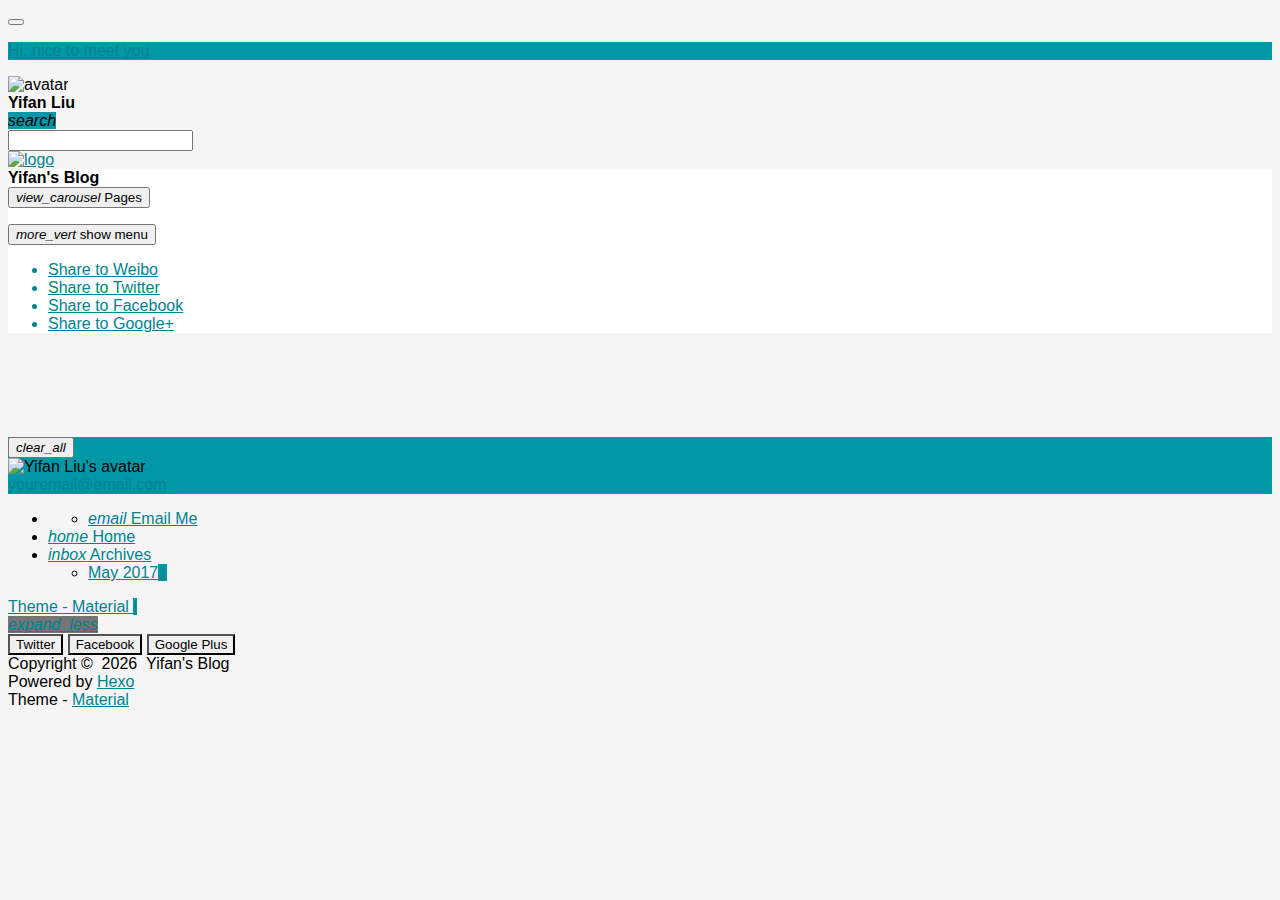
==== commit 1d5fecc9: "Site updated: 2017-05-11 19:28:24" ====
--- a/index.html
+++ b/index.html
@@ -1,414 +1,766 @@
 <!DOCTYPE html>
-<html>
-<head>
-  <meta charset="utf-8">
-  
-  <meta name="renderer" content="webkit">
-  <meta http-equiv="X-UA-Compatible" content="IE=edge" >
-  <link rel="dns-prefetch" href="https://yifanliu.github.io">
-  <title>Yifan&#39;s Blog</title>
-  <meta name="viewport" content="width=device-width, initial-scale=1, maximum-scale=1">
-  <meta name="description" content="maybe will write something later. so sad these days.">
-<meta property="og:type" content="website">
-<meta property="og:title" content="Yifan&#39;s Blog">
-<meta property="og:url" content="https://yifanliu.github.io/index.html">
-<meta property="og:site_name" content="Yifan&#39;s Blog">
-<meta property="og:description" content="maybe will write something later. so sad these days.">
-<meta name="twitter:card" content="summary">
-<meta name="twitter:title" content="Yifan&#39;s Blog">
-<meta name="twitter:description" content="maybe will write something later. so sad these days.">
-  
-    <link rel="alternative" href="/atom.xml" title="Yifan&#39;s Blog" type="application/atom+xml">
-  
-  
-    <link rel="icon" href="/favicon.png">
-  
-  <link rel="stylesheet" type="text/css" href="/./main.b3331d.css">
-  <style type="text/css">
-  
-    #container.show {
-      background: linear-gradient(200deg,#a0cfe4,#e8c37e);
+<html lang="en">
+    <head>
+    <!--
+        © Material Theme
+        https://github.com/viosey/hexo-theme-material
+        Version: 1.3.4 -->
+
+    <!-- Title -->
+    
+    <title>
+        
+        Yifan&#39;s Blog
+    </title>
+
+    <!-- Meta & Info -->
+    <meta charset="utf-8">
+
+    <!-- dns prefetch -->
+    <meta http-equiv="x-dns-prefetch-control" content="on">
+    
+    
+    
+    
+    
+    
+
+    <meta http-equiv="X-UA-Compatible">
+    <meta name="viewport" content="width=device-width, initial-scale=1">
+    <meta name="theme-color" content="#0097A7">
+    <meta name="author" content="Yifan Liu">
+    <meta name="description" content="maybe will write something later. so sad these days.">
+    <meta name="keywords" content="null">
+
+    <!-- Favicons -->
+    <link rel="icon shortcut" type="image/ico" href="/img/favicon.png">
+    <link rel="icon" sizes="192x192" href="/img/favicon.png">
+    <link rel="apple-touch-icon" href="/img/favicon.png">
+
+    <!--iOS -->
+    <meta name="viewport" content="width=device-width, initial-scale=1, user-scalable=no">
+    <meta name="apple-mobile-web-app-title" content="Title">
+    <meta name="apple-mobile-web-app-capable" content="yes">
+    <meta name="apple-mobile-web-app-status-bar-style" content="black">
+    <meta name="HandheldFriendly" content="True">
+    <meta name="MobileOptimized" content="480">
+
+    <!-- Add to homescreen for Chrome on Android -->
+    <meta name="mobile-web-app-capable" content="yes">
+
+    <!-- Add to homescreen for Safari on iOS -->
+    <meta name="apple-mobile-web-app-capable" content="yes">
+    <meta name="apple-mobile-web-app-status-bar-style" content="black">
+    <meta name="apple-mobile-web-app-title" content="Yifan&#39;s Blog">
+
+    <!-- The Open Graph protocol -->
+    <meta property="og:url" content="https://halamourinho.github.io">
+    <meta property="og:type" content="blog">
+    <meta property="og:title" content="Yifan&#39;s Blog">
+    <meta property="og:description" content="maybe will write something later. so sad these days.">
+    
+
+    <!--[if lte IE 9]>
+        <link rel="stylesheet" href="/css/ie-blocker.css">
+
+        
+            <script src="/js/ie-blocker.en.js"></script>
+        
+    <![endif]-->
+
+    <!-- Import CSS & jQuery -->
+    
+        <link rel="stylesheet" href="/css/material.min.css">
+        <link rel="stylesheet" href="/css/style.min.css">
+        <!-- Config CSS -->
+
+
+<!-- Other Styles -->
+<style>
+  body, html {
+    font-family: Roboto, "Helvetica Neue", Helvetica, "PingFang SC", "Hiragino Sans GB", "Microsoft YaHei", "微软雅黑", Arial, sans-serif;
+  }
+
+  a {
+    color: #00838F;
+  }
+
+  .mdl-card__media,
+  #search-label,
+  #search-form-label:after,
+  #scheme-Paradox .hot_tags-count,
+  #scheme-Paradox .sidebar_archives-count,
+  #scheme-Paradox .sidebar-colored .sidebar-header,
+  #scheme-Paradox .sidebar-colored .sidebar-badge{
+    background-color: #0097A7 !important;
+  }
+
+  /* Sidebar User Drop Down Menu Text Color */
+  #scheme-Paradox .sidebar-colored .sidebar-nav>.dropdown>.dropdown-menu>li>a:hover,
+  #scheme-Paradox .sidebar-colored .sidebar-nav>.dropdown>.dropdown-menu>li>a:focus {
+    color: #0097A7 !important;
+  }
+
+  #post_entry-right-info,
+  .sidebar-colored .sidebar-nav li:hover > a,
+  .sidebar-colored .sidebar-nav li:hover > a i,
+  .sidebar-colored .sidebar-nav li > a:hover,
+  .sidebar-colored .sidebar-nav li > a:hover i,
+  .sidebar-colored .sidebar-nav li > a:focus i,
+  .sidebar-colored .sidebar-nav > .open > a,
+  .sidebar-colored .sidebar-nav > .open > a:hover,
+  .sidebar-colored .sidebar-nav > .open > a:focus,
+  #ds-reset #ds-ctx .ds-ctx-entry .ds-ctx-head a {
+    color: #0097A7 !important;
+  }
+
+  .toTop {
+    background: #757575 !important;
+  }
+
+  .material-layout .material-post>.material-nav,
+  .material-layout .material-index>.material-nav,
+  .material-nav a {
+    color: #757575;
+  }
+
+  #scheme-Paradox .MD-burger-layer {
+    background-color: #757575;
+  }
+
+  #scheme-Paradox #post-toc-trigger-btn {
+    color: #757575;
+  }
+
+  .post-toc a:hover {
+    color: #00838F;
+    text-decoration: underline;
+  }
+
+</style>
+
+
+<!-- Theme Background Related-->
+
+    <style>
+      body{
+        background-color: #F5F5F5;
+      }
+
+      /* blog_info bottom background */
+      #scheme-Paradox .material-layout .something-else .mdl-card__supporting-text{
+        background-color: #fff;
+      }
+    </style>
+
+
+
+
+<!-- Fade Effect -->
+
+    <style>
+      .fade {
+        transition: all 800ms linear;
+        -webkit-transform: translate3d(0,0,0);
+        -moz-transform: translate3d(0,0,0);
+        -ms-transform: translate3d(0,0,0);
+        -o-transform: translate3d(0,0,0);
+        transform: translate3d(0,0,0);
+        opacity: 1;
+      }
+
+      .fade.out{
+        opacity: 0;
+      }
+    </style>
+
+
+        <script src="/js/jquery.min.js"></script>
+        <script src="/js/queue.js"></script>
+    
+
+    <!-- UC Browser Compatible -->
+    <script>
+        var agent = navigator.userAgent.toLowerCase();
+        if(agent.indexOf('ucbrowser')>0) {
+            document.write("<link rel=\"stylesheet\" href=\"/css/uc.css\">");
+            alert('由于 UC 浏览器使用极旧的内核，而本网站使用了一些新的特性。\n为了您能更好的浏览，推荐使用 Chrome 或 Firefox 浏览器。');
+        }
+    </script>
+
+    
+
+    
+
+
+    <!-- Bing Background -->
+    
+
+    <!-- Custom Head -->
+    
+</head>
+
+
+    
+        <body id="scheme-Paradox" class="lazy">
+            <div class="material-layout  mdl-js-layout has-drawer is-upgraded">
+                
+
+                <!-- Main Container -->
+                <main class="material-layout__content" id="main">
+
+                    <!-- Top Anchor -->
+                    <div id="top"></div>
+
+                    
+                        <!-- Hamburger Button -->
+                        <button class="MD-burger-icon sidebar-toggle">
+                            <span class="MD-burger-layer"></span>
+                        </button>
+                    
+
+                    <!-- Index Module -->
+<div class="material-index mdl-grid">
+    
+        <!-- Paradox Header -->
+        <!-- Daily pic -->
+<div class="mdl-card mdl-shadow--2dp daily-pic mdl-cell mdl-cell--8-col index-top-block">
+
+    <!-- Pic & Slogan -->
+    <div class="mdl-card__media mdl-color-text--grey-50" style="background-image:url(/img/daily_pic.png)">
+        <p class="index-top-block-slogan"><a href="#">
+        
+            
+                Hi, nice to meet you
+            
+        
+        </a></p>
+    </div>
+
+    <!-- Avatar & Name -->
+    <div class="mdl-card__supporting-text meta mdl-color-text--grey-600">
+        <!-- Author Avatar -->
+        <div id="author-avatar">
+            <img src="/img/avatar.png" width="32px" height="32px" alt="avatar">
+        </div>
+        <div>
+            <strong>Yifan Liu</strong>
+        </div>
+    </div>
+</div>
+
+        <!-- Blog info -->
+<div class="mdl-card mdl-shadow--2dp something-else mdl-cell mdl-cell--8-col mdl-cell--4-col-desktop index-top-block">
+
+    <!-- Search -->
+    
+    <!-- Google -->
+    <div class="mdl-textfield mdl-js-textfield mdl-textfield--expandable" method="post" action="">
+        <label id="search-label" class="mdl-button mdl-js-ripple-effect mdl-js-button mdl-button--fab mdl-color--accent mdl-shadow--4dp" for="search">
+            <i class="material-icons mdl-color-text--white" role="presentation">search</i>
+        </label>
+
+        <form autocomplete="off" id="search-form" method="get" action="//google.com/search" accept-charset="UTF-8" class="mdl-textfield__expandable-holder" target="_blank">
+            <input class="mdl-textfield__input search-input" type="search" name="q" id="search" placeholder="">
+            <label id="search-form-label" class="mdl-textfield__label" for="search"></label>
+
+            <input type="hidden" name="sitesearch" value="https://halamourinho.github.io">
+        </form>
+    </div>
+
+
+
+
+
+
+
+    <!-- LOGO -->
+    <div class="something-else-logo mdl-color--white mdl-color-text--grey-600">
+        <a href="#">
+            <img src="/img/logo.png" alt="logo" />
+        </a>
+    </div>
+
+    <!-- Infomation -->
+    <div class="mdl-card__supporting-text meta meta--fill mdl-color-text--grey-600">
+        <!-- Blog Title -->
+        <div>
+            <strong>Yifan&#39;s Blog</strong>
+        </div>
+        <div class="section-spacer"></div>
+
+        <!-- Pages -->
+        <button id="show-pages-button" class="mdl-button mdl-js-button mdl-js-ripple-effect mdl-button--icon">
+            <i class="material-icons" role="presentation">view_carousel</i>
+            <span class="visuallyhidden">Pages</span>
+        </button>
+        <ul class="mdl-menu mdl-js-menu mdl-menu--bottom-right" for="show-pages-button">
+            
+        </ul>
+
+        <!-- Menu -->
+        <button id="menubtn" class="mdl-button mdl-js-button mdl-js-ripple-effect mdl-button--icon">
+            <i class="material-icons" role="presentation">more_vert</i>
+            <span class="visuallyhidden">show menu</span>
+        </button>
+        <ul class="mdl-menu mdl-js-menu mdl-menu--bottom-right" for="menubtn">
+            
+
+            
+
+            
+                <a class="index_share-link" href="http://service.weibo.com/share/share.php?appkey=&title=Yifan&#39;s Blog&url=https://halamourinho.github.io/&pic=&searchPic=false&style=simple" target="_blank">
+                    <li class="mdl-menu__item mdl-js-ripple-effect">
+                        Share to Weibo
+                    </li>
+                </a>
+            
+
+            
+                <a class="index_share-link" href="https://twitter.com/intent/tweet?text=Yifan&#39;s Blog&url=https://halamourinho.github.io/&via=Yifan Liu" target="_blank">
+                    <li class="mdl-menu__item mdl-js-ripple-effect">
+                        Share to Twitter
+                    </li>
+                </a>
+            
+
+            
+                <a class="index_share-link" href="https://www.facebook.com/sharer/sharer.php?u=https://halamourinho.github.io//index.html" target="_blank">
+                    <li class="mdl-menu__item mdl-js-ripple-effect">
+                        Share to Facebook
+                    </li>
+                </a>
+            
+
+            
+                <a class="index_share-link" href="https://plus.google.com/share?url=https://halamourinho.github.io/" target="_blank">
+                    <li class="mdl-menu__item mdl-js-ripple-effect">
+                        Share to Google+
+                    </li>
+                </a>
+            
+
+            
+
+            
+
+            
+        </ul>
+    </div>
+</div>
+
+    
+    <div class="locate-thumbnail-symbol"></div>
+
+    <!-- Pin on top -->
+    
+
+    <!-- Normal Post -->
+    
+        
+            
+                <!-- Paradox Thumbnail -->
+                <div class="post_entry-module mdl-card mdl-shadow--2dp mdl-cell mdl-cell--12-col fade out">
+    <!-- Post Thumbnail -->
+    
+        
+            <!-- Random Thumbnail -->
+            <div class="post_thumbnail-random mdl-card__media mdl-color-text--grey-50">
+        
+    
+
+        <!-- Post Title -->
+        <p class="article-headline-p"><a href="/2017/05/11/hello-world/">Hello World</a></p>
+    </div>
+
+    <!-- Post Excerpt -->
+    <div class="mdl-color-text--grey-600 mdl-card__supporting-text post_entry-content">
+        
+            Welcome to Hexo
+        
+        &nbsp;&nbsp;&nbsp;
+        <span>
+            <a href="/2017/05/11/hello-world/" target="_self">Continue Reading</a>
+        </span>
+    </div>
+    <!-- Post_entry Info-->
+    <div id="post_entry-info">
+        <div id="post_entry-left-info" class="mdl-card__supporting-text meta mdl-color-text--grey-600 ">
+            <!-- Author Avatar -->
+            <div id="author-avatar">
+                <img src="/img/avatar.png" width="44px" height="44px" alt="Yifan Liu's avatar">
+            </div>
+            <div>
+                <strong>Yifan Liu</strong>
+                <span>May 11, 2017</span>
+            </div>
+        </div>
+        <div id="post_entry-right-info">
+            <!-- Category -->
+            <span class="post_entry-category">
+                
+            </span>
+
+            
+
+            
+
+            <!-- Post Views -->
+            <span class="post_entry-views">
+            </span>
+        </div>
+    </div>
+</div>
+
+            
+            
+        
+    
+
+    
+
+    
+        <script>
+    var randomNum;
+
+    var locatePost = $('.locate-thumbnail-symbol').next();
+    for(var i = 0; i < 10; i++) {
+        randomNum = Math.floor(Math.random() * 19 + 1);
+
+        locatePost.children('.post_thumbnail-random').attr('id', 'random_thumbnail-'+randomNum);
+        locatePost.children('.post_thumbnail-random').attr('data-original', '/img/random/material-' + randomNum + '.png');
+    $('.post_thumbnail-random').addClass('lazy');
+
+        locatePost = locatePost.next();
     }
-  </style>
-  
-
-  
-
-</head>
-
-<body>
-  <div id="container" q-class="show:isCtnShow">
-    <canvas id="anm-canvas" class="anm-canvas"></canvas>
-    <div class="left-col" q-class="show:isShow">
-      
-<div class="overlay" style="background: #4d4d4d"></div>
-<div class="intrude-less">
-	<header id="header" class="inner">
-		<a href="/" class="profilepic">
-			<img src="/images/my.jpg" class="js-avatar">
-		</a>
-		<hgroup>
-		  <h1 class="header-author"><a href="/">Yifan Liu</a></h1>
-		</hgroup>
-		
-		<p class="header-subtitle">not sure</p>
-		
-
-		<nav class="header-menu">
-			<ul>
-			
-				<li><a href="/">Main Page</a></li>
-	        
-			</ul>
-		</nav>
-		<nav class="header-smart-menu">
-    		
-    			
-    			<a q-on="click: openSlider(e, 'innerArchive')" href="javascript:void(0)">All Archives</a>
-    			
-            
-    			
-    			<a q-on="click: openSlider(e, 'aboutme')" href="javascript:void(0)">About Me</a>
-    			
-            
-		</nav>
-		<nav class="header-nav">
-			<div class="social">
-				
-					<a class="github" target="_blank" href="#" title="github"><i class="icon-github"></i></a>
-		        
-					<a class="weibo" target="_blank" href="#" title="weibo"><i class="icon-weibo"></i></a>
-		        
-					<a class="rss" target="_blank" href="#" title="rss"><i class="icon-rss"></i></a>
-		        
-					<a class="zhihu" target="_blank" href="#" title="zhihu"><i class="icon-zhihu"></i></a>
-		        
-			</div>
-		</nav>
-	</header>		
+</script>
+
+    
 </div>
 
-    </div>
-    <div class="mid-col" q-class="show:isShow,hide:isShow|isFalse">
-      
-<nav id="mobile-nav">
-  	<div class="overlay js-overlay" style="background: #4d4d4d"></div>
-	<div class="btnctn js-mobile-btnctn">
-  		<div class="slider-trigger list" q-on="click: openSlider(e)"><i class="icon icon-sort"></i></div>
-	</div>
-	<div class="intrude-less">
-		<header id="header" class="inner">
-			<div class="profilepic">
-				<img src="/images/my.jpg" class="js-avatar">
-			</div>
-			<hgroup>
-			  <h1 class="header-author js-header-author">Yifan Liu</h1>
-			</hgroup>
-			
-			<p class="header-subtitle"><i class="icon icon-quo-left"></i>not sure<i class="icon icon-quo-right"></i></p>
-			
-			
-			
-				
-			
-			
-			
-			<nav class="header-nav">
-				<div class="social">
-					
-						<a class="github" target="_blank" href="#" title="github"><i class="icon-github"></i></a>
-			        
-						<a class="weibo" target="_blank" href="#" title="weibo"><i class="icon-weibo"></i></a>
-			        
-						<a class="rss" target="_blank" href="#" title="rss"><i class="icon-rss"></i></a>
-			        
-						<a class="zhihu" target="_blank" href="#" title="zhihu"><i class="icon-zhihu"></i></a>
-			        
-				</div>
-			</nav>
-
-			<nav class="header-menu js-header-menu">
-				<ul style="width: 50%">
-				
-				
-					<li style="width: 100%"><a href="/">Main Page</a></li>
-		        
-				</ul>
-			</nav>
-		</header>				
-	</div>
-	<div class="mobile-mask" style="display:none" q-show="isShow"></div>
-</nav>
-
-      <div id="wrapper" class="body-wrap">
-        <div class="menu-l">
-          <div class="canvas-wrap">
-            <canvas data-colors="#eaeaea" data-sectionHeight="100" data-contentId="js-content" id="myCanvas1" class="anm-canvas"></canvas>
-          </div>
-          <div id="js-content" class="content-ll">
-            
-  
-    <article id="post-hello-world" class="article article-type-post  article-index" itemscope itemprop="blogPost">
-  <div class="article-inner">
-    
-      <header class="article-header">
-        
-  
-    <h1 itemprop="name">
-      <a class="article-title" href="/2017/05/11/hello-world/">Hello World</a>
-    </h1>
-  
-
-        
-        <a href="/2017/05/11/hello-world/" class="archive-article-date">
-  	<time datetime="2017-05-11T07:45:36.710Z" itemprop="datePublished"><i class="icon-calendar icon"></i>2017-05-11</time>
-</a>
-        
-      </header>
-    
-    <div class="article-entry" itemprop="articleBody">
-      
-        <p>Welcome to <a href="https://hexo.io/" target="_blank" rel="external">Hexo</a>! This is your very first post. Check <a href="https://hexo.io/docs/" target="_blank" rel="external">documentation</a> for more info. If you get any problems when using Hexo, you can find the answer in <a href="https://hexo.io/docs/troubleshooting.html" target="_blank" rel="external">troubleshooting</a> or you can ask me on <a href="https://github.com/hexojs/hexo/issues" target="_blank" rel="external">GitHub</a>.</p>
-<h2 id="Quick-Start"><a href="#Quick-Start" class="headerlink" title="Quick Start"></a>Quick Start</h2><h3 id="Create-a-new-post"><a href="#Create-a-new-post" class="headerlink" title="Create a new post"></a>Create a new post</h3><figure class="highlight bash"><table><tr><td class="gutter"><pre><div class="line">1</div></pre></td><td class="code"><pre><div class="line">$ hexo new <span class="string">"My New Post"</span></div></pre></td></tr></table></figure>
-<p>More info: <a href="https://hexo.io/docs/writing.html" target="_blank" rel="external">Writing</a></p>
-<h3 id="Run-server"><a href="#Run-server" class="headerlink" title="Run server"></a>Run server</h3><figure class="highlight bash"><table><tr><td class="gutter"><pre><div class="line">1</div></pre></td><td class="code"><pre><div class="line">$ hexo server</div></pre></td></tr></table></figure>
-<p>More info: <a href="https://hexo.io/docs/server.html" target="_blank" rel="external">Server</a></p>
-<h3 id="Generate-static-files"><a href="#Generate-static-files" class="headerlink" title="Generate static files"></a>Generate static files</h3><figure class="highlight bash"><table><tr><td class="gutter"><pre><div class="line">1</div></pre></td><td class="code"><pre><div class="line">$ hexo generate</div></pre></td></tr></table></figure>
-<p>More info: <a href="https://hexo.io/docs/generating.html" target="_blank" rel="external">Generating</a></p>
-<h3 id="Deploy-to-remote-sites"><a href="#Deploy-to-remote-sites" class="headerlink" title="Deploy to remote sites"></a>Deploy to remote sites</h3><figure class="highlight bash"><table><tr><td class="gutter"><pre><div class="line">1</div></pre></td><td class="code"><pre><div class="line">$ hexo deploy</div></pre></td></tr></table></figure>
-<p>More info: <a href="https://hexo.io/docs/deployment.html" target="_blank" rel="external">Deployment</a></p>
-
-      
-
-      
-    </div>
-    <div class="article-info article-info-index">
-      
-      
-      
-
-      
-        <p class="article-more-link">
-          <a class="article-more-a" href="/2017/05/11/hello-world/">展开全文 >></a>
-        </p>
-      
-
-      
-      <div class="clearfix"></div>
-    </div>
-  </div>
-</article>
-
-
-
-
-
-  
-  
-
-
-          </div>
+
+                    
+                        <!-- Overlay For Active Sidebar -->
+<div class="sidebar-overlay"></div>
+
+<!-- Material sidebar -->
+<aside id="sidebar" class="sidebar sidebar-colored sidebar-fixed-left" role="navigation">
+    <div id="sidebar-main">
+        <!-- Sidebar Header -->
+        <div class="sidebar-header header-cover" style="background-image: url(/img/sidebar_header.png);">
+    <!-- Top bar -->
+    <div class="top-bar"></div>
+
+    <!-- Sidebar toggle button -->
+    <button type="button" class="sidebar-toggle mdl-button mdl-js-button mdl-js-ripple-effect mdl-button--icon" style="display: initial;" data-upgraded=",MaterialButton,MaterialRipple">
+        <i class="material-icons">clear_all</i>
+        <span class="mdl-button__ripple-container">
+            <span class="mdl-ripple">
+            </span>
+        </span>
+    </button>
+
+    <!-- Sidebar Avatar -->
+    <div class="sidebar-image">
+        <img src="/img/avatar.png" alt="Yifan Liu's avatar">
+    </div>
+
+    <!-- Sidebar Email -->
+    <a data-toggle="dropdown" class="sidebar-brand" href="#settings-dropdown">
+        youremail@email.com
+        <b class="caret"></b>
+    </a>
+</div>
+
+
+        <!-- Sidebar Navigation  -->
+        <ul class="nav sidebar-nav">
+    <!-- User dropdown  -->
+    <li class="dropdown">
+        <ul id="settings-dropdown" class="dropdown-menu">
+            
+                <li>
+                    <a href="#" target="_blank" title="Email Me">
+                        
+                            <i class="material-icons sidebar-material-icons sidebar-indent-left1pc-element">email</i>
+                        
+                        Email Me
+                    </a>
+                </li>
+            
+        </ul>
+    </li>
+
+    <!-- Homepage -->
+    
+        <li id="sidebar-first-li">
+            <a href="/" target="_self">
+                
+                    <i class="material-icons sidebar-material-icons">home</i>
+                
+                Home
+            </a>
+        </li>
+        
+    
+
+    <!-- Archives  -->
+    
+        <li class="dropdown">
+            <a href="#" class="ripple-effect dropdown-toggle" data-toggle="dropdown">
+                
+                    <i class="material-icons sidebar-material-icons">inbox</i>
+                
+                    Archives
+                <b class="caret"></b>
+            </a>
+            <ul class="dropdown-menu">
+            <li>
+                <a class="sidebar_archives-link" href="/archives/2017/05/">May 2017<span class="sidebar_archives-count">1</span></a>
+            </ul>
+        </li>
+        
+    
+
+    <!-- Categories  -->
+    
+
+    <!-- Pages  -->
+    
+
+    <!-- Article Number  -->
+    
+</ul>
+
+
+        <!-- Sidebar Footer -->
+        <!--
+I'm glad you use this theme, the development is no so easy, I hope you can keep the copyright, I will thank you so much.
+If you still want to delete the copyrights, could you still retain the first one? Which namely "Theme Material"
+It will not impact the appearance and can give developers a lot of support :)
+
+很高兴您使用并喜欢该主题，开发不易 十分谢谢与希望您可以保留一下版权声明。
+如果您仍然想删除的话 能否只保留第一项呢？即 "Theme Material"
+它不会影响美观并可以给开发者很大的支持和动力。 :)
+-->
+
+<!-- Sidebar Divider -->
+
+    <div class="sidebar-divider"></div>
+
+
+<!-- Theme Material -->
+
+    <a href="https://github.com/viosey/hexo-theme-material"  class="sidebar-footer-text-a" target="_blank">
+        <div class="sidebar-text mdl-button mdl-js-button mdl-js-ripple-effect sidebar-footer-text-div" data-upgraded=",MaterialButton,MaterialRipple">
+            Theme - Material
+            <span class="sidebar-badge badge-circle">i</span>
         </div>
-      </div>
-      <footer id="footer">
-  <div class="outer">
-    <div id="footer-info">
-    	<div class="footer-left">
-    		&copy; 2017 Yifan Liu
-    	</div>
-      	<div class="footer-right">
-      		<a href="http://hexo.io/" target="_blank">Hexo</a>  Theme <a href="https://github.com/litten/hexo-theme-yilia" target="_blank">Yilia</a> by Litten
-      	</div>
-    </div>
-  </div>
+    </a>
+
+
+<!-- Help & Support -->
+<!--
+
+-->
+
+<!-- Feedback -->
+<!--
+
+-->
+
+<!-- About Theme -->
+<!--
+
+-->
+
+    </div>
+
+    <!-- Sidebar Image -->
+    
+
+</aside>
+
+                    
+
+                    
+                        <!-- Footer Top Button -->
+                        <div class="toTop-wrap">
+    <a href="#top" class="toTop">
+        <i class="material-icons footer_top-i">expand_less</i>
+    </a>
+</div>
+
+                    
+
+                    <!--Footer-->
+<footer class="mdl-mini-footer" id="bottom">
+    
+        <!-- Paradox Footer Left Section -->
+        <div class="mdl-mini-footer--left-section sns-list">
+    <!-- Twitter -->
+    
+        <a href="https://twitter.com/twitter" target="_blank">
+            <button class="mdl-mini-footer--social-btn social-btn" style="background-image: url(/img/footer/footer_ico-twitter.svg);">
+                <span class="visuallyhidden">Twitter</span>
+            </button><!--
+     --></a>
+    
+
+    <!-- Facebook -->
+    
+        <a href="https://www.facebook.com/facebook" target="_blank">
+            <button class="mdl-mini-footer--social-btn social-btn" style="background-image: url(/img/footer/footer_ico-facebook.svg);">
+                <span class="visuallyhidden">Facebook</span>
+            </button><!--
+     --></a>
+    
+
+    <!-- Google + -->
+    
+        <a href="https://www.google.com/" target="_blank">
+            <button class="mdl-mini-footer--social-btn social-btn" style="background-image: url(/img/footer/footer_ico-gplus.svg);">
+                <span class="visuallyhidden">Google Plus</span>
+            </button><!--
+     --></a>
+    
+
+    <!-- Weibo -->
+    
+
+    <!-- Instagram -->
+    
+
+    <!-- Tumblr -->
+    
+
+    <!-- Github -->
+    
+
+    <!-- LinkedIn -->
+    
+
+    <!-- Zhihu -->
+    
+
+    <!-- Bilibili -->
+    
+
+    <!-- Telegram -->
+    
+</div>
+
+
+        <!--Copyright-->
+        <div id="copyright">
+            Copyright&nbsp;©&nbsp;
+            <script type="text/javascript">
+                var fd = new Date();
+                document.write(fd.getFullYear());
+            </script>
+            &nbsp;Yifan's Blog
+        </div>
+
+        <!-- Paradox Footer Right Section -->
+
+        <!--
+        I am glad you use this theme, the development is no so easy, I hope you can keep the copyright.
+        It will not impact the appearance and can give developers a lot of support :)
+
+        很高兴您使用该主题，开发不易，希望您可以保留一下版权声明。
+        它不会影响美观并可以给开发者很大的支持。 :)
+        -->
+
+        <div class="mdl-mini-footer--right-section">
+            <div>
+                <div class="footer-develop-div">Powered by <a href="https://hexo.io" target="_blank" class="footer-develop-a">Hexo</a></div>
+                <div class="footer-develop-div">Theme - <a href="https://github.com/viosey/hexo-theme-material" target="_blank" class="footer-develop-a">Material</a></div>
+            </div>
+        </div>
+    
 </footer>
-    </div>
-    <script>
-	var yiliaConfig = {
-		mathjax: false,
-		isHome: true,
-		isPost: false,
-		isArchive: false,
-		isTag: false,
-		isCategory: false,
-		open_in_new: false,
-		root: "/",
-		innerArchive: true,
-		showTags: false
-	}
+
+
+                    <!-- Import File -->
+
+    <script src="/js/lazyload.min.js"></script>
+    <script src="/js/js.min.js"></script>
+
+
+
+    <script src="/js/nprogress.js"></script>
+
+
+<script type="text/javascript">
+    NProgress.configure({
+        showSpinner: true
+    });
+    NProgress.start();
+    $('#nprogress .bar').css({
+        'background': '#29d'
+    });
+    $('#nprogress .peg').css({
+        'box-shadow': '0 0 10px #29d, 0 0 15px #29d'
+    });
+    $('#nprogress .spinner-icon').css({
+        'border-top-color': '#29d',
+        'border-left-color': '#29d'
+    });
+    setTimeout(function() {
+        NProgress.done();
+        $('.fade').removeClass('out');
+    }, 800);
 </script>
 
-<script>!function(t){function n(e){if(r[e])return r[e].exports;var i=r[e]={exports:{},id:e,loaded:!1};return t[e].call(i.exports,i,i.exports,n),i.loaded=!0,i.exports}var r={};n.m=t,n.c=r,n.p="./",n(0)}([function(t,n,r){r(194),t.exports=r(190)},function(t,n,r){var e=r(3),i=r(52),o=r(27),u=r(28),c=r(53),f="prototype",a=function(t,n,r){var s,l,h,v,p=t&a.F,d=t&a.G,y=t&a.S,g=t&a.P,b=t&a.B,m=d?e:y?e[n]||(e[n]={}):(e[n]||{})[f],x=d?i:i[n]||(i[n]={}),w=x[f]||(x[f]={});d&&(r=n);for(s in r)l=!p&&m&&void 0!==m[s],h=(l?m:r)[s],v=b&&l?c(h,e):g&&"function"==typeof h?c(Function.call,h):h,m&&u(m,s,h,t&a.U),x[s]!=h&&o(x,s,v),g&&w[s]!=h&&(w[s]=h)};e.core=i,a.F=1,a.G=2,a.S=4,a.P=8,a.B=16,a.W=32,a.U=64,a.R=128,t.exports=a},function(t,n,r){var e=r(6);t.exports=function(t){if(!e(t))throw TypeError(t+" is not an object!");return t}},function(t,n){var r=t.exports="undefined"!=typeof window&&window.Math==Math?window:"undefined"!=typeof self&&self.Math==Math?self:Function("return this")();"number"==typeof __g&&(__g=r)},function(t,n){t.exports=function(t){try{return!!t()}catch(t){return!0}}},function(t,n){var r=t.exports="undefined"!=typeof window&&window.Math==Math?window:"undefined"!=typeof self&&self.Math==Math?self:Function("return this")();"number"==typeof __g&&(__g=r)},function(t,n){t.exports=function(t){return"object"==typeof t?null!==t:"function"==typeof t}},function(t,n,r){var e=r(126)("wks"),i=r(76),o=r(3).Symbol,u="function"==typeof o;(t.exports=function(t){return e[t]||(e[t]=u&&o[t]||(u?o:i)("Symbol."+t))}).store=e},function(t,n){var r={}.hasOwnProperty;t.exports=function(t,n){return r.call(t,n)}},function(t,n,r){var e=r(94),i=r(33);t.exports=function(t){return e(i(t))}},function(t,n,r){t.exports=!r(4)(function(){return 7!=Object.defineProperty({},"a",{get:function(){return 7}}).a})},function(t,n,r){var e=r(2),i=r(167),o=r(50),u=Object.defineProperty;n.f=r(10)?Object.defineProperty:function(t,n,r){if(e(t),n=o(n,!0),e(r),i)try{return u(t,n,r)}catch(t){}if("get"in r||"set"in r)throw TypeError("Accessors not supported!");return"value"in r&&(t[n]=r.value),t}},function(t,n,r){t.exports=!r(18)(function(){return 7!=Object.defineProperty({},"a",{get:function(){return 7}}).a})},function(t,n,r){var e=r(14),i=r(22);t.exports=r(12)?function(t,n,r){return e.f(t,n,i(1,r))}:function(t,n,r){return t[n]=r,t}},function(t,n,r){var e=r(20),i=r(58),o=r(42),u=Object.defineProperty;n.f=r(12)?Object.defineProperty:function(t,n,r){if(e(t),n=o(n,!0),e(r),i)try{return u(t,n,r)}catch(t){}if("get"in r||"set"in r)throw TypeError("Accessors not supported!");return"value"in r&&(t[n]=r.value),t}},function(t,n,r){var e=r(40)("wks"),i=r(23),o=r(5).Symbol,u="function"==typeof o;(t.exports=function(t){return e[t]||(e[t]=u&&o[t]||(u?o:i)("Symbol."+t))}).store=e},function(t,n,r){var e=r(67),i=Math.min;t.exports=function(t){return t>0?i(e(t),9007199254740991):0}},function(t,n,r){var e=r(46);t.exports=function(t){return Object(e(t))}},function(t,n){t.exports=function(t){try{return!!t()}catch(t){return!0}}},function(t,n,r){var e=r(63),i=r(34);t.exports=Object.keys||function(t){return e(t,i)}},function(t,n,r){var e=r(21);t.exports=function(t){if(!e(t))throw TypeError(t+" is not an object!");return t}},function(t,n){t.exports=function(t){return"object"==typeof t?null!==t:"function"==typeof t}},function(t,n){t.exports=function(t,n){return{enumerable:!(1&t),configurable:!(2&t),writable:!(4&t),value:n}}},function(t,n){var r=0,e=Math.random();t.exports=function(t){return"Symbol(".concat(void 0===t?"":t,")_",(++r+e).toString(36))}},function(t,n){var r={}.hasOwnProperty;t.exports=function(t,n){return r.call(t,n)}},function(t,n){var r=t.exports={version:"2.4.0"};"number"==typeof __e&&(__e=r)},function(t,n){t.exports=function(t){if("function"!=typeof t)throw TypeError(t+" is not a function!");return t}},function(t,n,r){var e=r(11),i=r(66);t.exports=r(10)?function(t,n,r){return e.f(t,n,i(1,r))}:function(t,n,r){return t[n]=r,t}},function(t,n,r){var e=r(3),i=r(27),o=r(24),u=r(76)("src"),c="toString",f=Function[c],a=(""+f).split(c);r(52).inspectSource=function(t){return f.call(t)},(t.exports=function(t,n,r,c){var f="function"==typeof r;f&&(o(r,"name")||i(r,"name",n)),t[n]!==r&&(f&&(o(r,u)||i(r,u,t[n]?""+t[n]:a.join(String(n)))),t===e?t[n]=r:c?t[n]?t[n]=r:i(t,n,r):(delete t[n],i(t,n,r)))})(Function.prototype,c,function(){return"function"==typeof this&&this[u]||f.call(this)})},function(t,n,r){var e=r(1),i=r(4),o=r(46),u=function(t,n,r,e){var i=String(o(t)),u="<"+n;return""!==r&&(u+=" "+r+'="'+String(e).replace(/"/g,"&quot;")+'"'),u+">"+i+"</"+n+">"};t.exports=function(t,n){var r={};r[t]=n(u),e(e.P+e.F*i(function(){var n=""[t]('"');return n!==n.toLowerCase()||n.split('"').length>3}),"String",r)}},function(t,n,r){var e=r(115),i=r(46);t.exports=function(t){return e(i(t))}},function(t,n,r){var e=r(116),i=r(66),o=r(30),u=r(50),c=r(24),f=r(167),a=Object.getOwnPropertyDescriptor;n.f=r(10)?a:function(t,n){if(t=o(t),n=u(n,!0),f)try{return a(t,n)}catch(t){}if(c(t,n))return i(!e.f.call(t,n),t[n])}},function(t,n,r){var e=r(24),i=r(17),o=r(145)("IE_PROTO"),u=Object.prototype;t.exports=Object.getPrototypeOf||function(t){return t=i(t),e(t,o)?t[o]:"function"==typeof t.constructor&&t instanceof t.constructor?t.constructor.prototype:t instanceof Object?u:null}},function(t,n){t.exports=function(t){if(void 0==t)throw TypeError("Can't call method on  "+t);return t}},function(t,n){t.exports="constructor,hasOwnProperty,isPrototypeOf,propertyIsEnumerable,toLocaleString,toString,valueOf".split(",")},function(t,n){t.exports={}},function(t,n){t.exports=!0},function(t,n){n.f={}.propertyIsEnumerable},function(t,n,r){var e=r(14).f,i=r(8),o=r(15)("toStringTag");t.exports=function(t,n,r){t&&!i(t=r?t:t.prototype,o)&&e(t,o,{configurable:!0,value:n})}},function(t,n,r){var e=r(40)("keys"),i=r(23);t.exports=function(t){return e[t]||(e[t]=i(t))}},function(t,n,r){var e=r(5),i="__core-js_shared__",o=e[i]||(e[i]={});t.exports=function(t){return o[t]||(o[t]={})}},function(t,n){var r=Math.ceil,e=Math.floor;t.exports=function(t){return isNaN(t=+t)?0:(t>0?e:r)(t)}},function(t,n,r){var e=r(21);t.exports=function(t,n){if(!e(t))return t;var r,i;if(n&&"function"==typeof(r=t.toString)&&!e(i=r.call(t)))return i;if("function"==typeof(r=t.valueOf)&&!e(i=r.call(t)))return i;if(!n&&"function"==typeof(r=t.toString)&&!e(i=r.call(t)))return i;throw TypeError("Can't convert object to primitive value")}},function(t,n,r){var e=r(5),i=r(25),o=r(36),u=r(44),c=r(14).f;t.exports=function(t){var n=i.Symbol||(i.Symbol=o?{}:e.Symbol||{});"_"==t.charAt(0)||t in n||c(n,t,{value:u.f(t)})}},function(t,n,r){n.f=r(15)},function(t,n){var r={}.toString;t.exports=function(t){return r.call(t).slice(8,-1)}},function(t,n){t.exports=function(t){if(void 0==t)throw TypeError("Can't call method on  "+t);return t}},function(t,n,r){var e=r(4);t.exports=function(t,n){return!!t&&e(function(){n?t.call(null,function(){},1):t.call(null)})}},function(t,n,r){var e=r(53),i=r(115),o=r(17),u=r(16),c=r(202);t.exports=function(t,n){var r=1==t,f=2==t,a=3==t,s=4==t,l=6==t,h=5==t||l,v=n||c;return function(n,c,p){for(var d,y,g=o(n),b=i(g),m=e(c,p,3),x=u(b.length),w=0,S=r?v(n,x):f?v(n,0):void 0;x>w;w++)if((h||w in b)&&(d=b[w],y=m(d,w,g),t))if(r)S[w]=y;else if(y)switch(t){case 3:return!0;case 5:return d;case 6:return w;case 2:S.push(d)}else if(s)return!1;return l?-1:a||s?s:S}}},function(t,n,r){var e=r(1),i=r(52),o=r(4);t.exports=function(t,n){var r=(i.Object||{})[t]||Object[t],u={};u[t]=n(r),e(e.S+e.F*o(function(){r(1)}),"Object",u)}},function(t,n,r){var e=r(6);t.exports=function(t,n){if(!e(t))return t;var r,i;if(n&&"function"==typeof(r=t.toString)&&!e(i=r.call(t)))return i;if("function"==typeof(r=t.valueOf)&&!e(i=r.call(t)))return i;if(!n&&"function"==typeof(r=t.toString)&&!e(i=r.call(t)))return i;throw TypeError("Can't convert object to primitive value")}},function(t,n,r){var e=r(5),i=r(25),o=r(91),u=r(13),c="prototype",f=function(t,n,r){var a,s,l,h=t&f.F,v=t&f.G,p=t&f.S,d=t&f.P,y=t&f.B,g=t&f.W,b=v?i:i[n]||(i[n]={}),m=b[c],x=v?e:p?e[n]:(e[n]||{})[c];v&&(r=n);for(a in r)(s=!h&&x&&void 0!==x[a])&&a in b||(l=s?x[a]:r[a],b[a]=v&&"function"!=typeof x[a]?r[a]:y&&s?o(l,e):g&&x[a]==l?function(t){var n=function(n,r,e){if(this instanceof t){switch(arguments.length){case 0:return new t;case 1:return new t(n);case 2:return new t(n,r)}return new t(n,r,e)}return t.apply(this,arguments)};return n[c]=t[c],n}(l):d&&"function"==typeof l?o(Function.call,l):l,d&&((b.virtual||(b.virtual={}))[a]=l,t&f.R&&m&&!m[a]&&u(m,a,l)))};f.F=1,f.G=2,f.S=4,f.P=8,f.B=16,f.W=32,f.U=64,f.R=128,t.exports=f},function(t,n){var r=t.exports={version:"2.4.0"};"number"==typeof __e&&(__e=r)},function(t,n,r){var e=r(26);t.exports=function(t,n,r){if(e(t),void 0===n)return t;switch(r){case 1:return function(r){return t.call(n,r)};case 2:return function(r,e){return t.call(n,r,e)};case 3:return function(r,e,i){return t.call(n,r,e,i)}}return function(){return t.apply(n,arguments)}}},function(t,n,r){var e=r(183),i=r(1),o=r(126)("metadata"),u=o.store||(o.store=new(r(186))),c=function(t,n,r){var i=u.get(t);if(!i){if(!r)return;u.set(t,i=new e)}var o=i.get(n);if(!o){if(!r)return;i.set(n,o=new e)}return o},f=function(t,n,r){var e=c(n,r,!1);return void 0!==e&&e.has(t)},a=function(t,n,r){var e=c(n,r,!1);return void 0===e?void 0:e.get(t)},s=function(t,n,r,e){c(r,e,!0).set(t,n)},l=function(t,n){var r=c(t,n,!1),e=[];return r&&r.forEach(function(t,n){e.push(n)}),e},h=function(t){return void 0===t||"symbol"==typeof t?t:String(t)},v=function(t){i(i.S,"Reflect",t)};t.exports={store:u,map:c,has:f,get:a,set:s,keys:l,key:h,exp:v}},function(t,n,r){"use strict";if(r(10)){var e=r(69),i=r(3),o=r(4),u=r(1),c=r(127),f=r(152),a=r(53),s=r(68),l=r(66),h=r(27),v=r(73),p=r(67),d=r(16),y=r(75),g=r(50),b=r(24),m=r(180),x=r(114),w=r(6),S=r(17),_=r(137),O=r(70),E=r(32),P=r(71).f,j=r(154),F=r(76),M=r(7),A=r(48),N=r(117),T=r(146),I=r(155),k=r(80),L=r(123),R=r(74),C=r(130),D=r(160),U=r(11),W=r(31),G=U.f,B=W.f,V=i.RangeError,z=i.TypeError,q=i.Uint8Array,K="ArrayBuffer",J="Shared"+K,Y="BYTES_PER_ELEMENT",H="prototype",$=Array[H],X=f.ArrayBuffer,Q=f.DataView,Z=A(0),tt=A(2),nt=A(3),rt=A(4),et=A(5),it=A(6),ot=N(!0),ut=N(!1),ct=I.values,ft=I.keys,at=I.entries,st=$.lastIndexOf,lt=$.reduce,ht=$.reduceRight,vt=$.join,pt=$.sort,dt=$.slice,yt=$.toString,gt=$.toLocaleString,bt=M("iterator"),mt=M("toStringTag"),xt=F("typed_constructor"),wt=F("def_constructor"),St=c.CONSTR,_t=c.TYPED,Ot=c.VIEW,Et="Wrong length!",Pt=A(1,function(t,n){return Tt(T(t,t[wt]),n)}),jt=o(function(){return 1===new q(new Uint16Array([1]).buffer)[0]}),Ft=!!q&&!!q[H].set&&o(function(){new q(1).set({})}),Mt=function(t,n){if(void 0===t)throw z(Et);var r=+t,e=d(t);if(n&&!m(r,e))throw V(Et);return e},At=function(t,n){var r=p(t);if(r<0||r%n)throw V("Wrong offset!");return r},Nt=function(t){if(w(t)&&_t in t)return t;throw z(t+" is not a typed array!")},Tt=function(t,n){if(!(w(t)&&xt in t))throw z("It is not a typed array constructor!");return new t(n)},It=function(t,n){return kt(T(t,t[wt]),n)},kt=function(t,n){for(var r=0,e=n.length,i=Tt(t,e);e>r;)i[r]=n[r++];return i},Lt=function(t,n,r){G(t,n,{get:function(){return this._d[r]}})},Rt=function(t){var n,r,e,i,o,u,c=S(t),f=arguments.length,s=f>1?arguments[1]:void 0,l=void 0!==s,h=j(c);if(void 0!=h&&!_(h)){for(u=h.call(c),e=[],n=0;!(o=u.next()).done;n++)e.push(o.value);c=e}for(l&&f>2&&(s=a(s,arguments[2],2)),n=0,r=d(c.length),i=Tt(this,r);r>n;n++)i[n]=l?s(c[n],n):c[n];return i},Ct=function(){for(var t=0,n=arguments.length,r=Tt(this,n);n>t;)r[t]=arguments[t++];return r},Dt=!!q&&o(function(){gt.call(new q(1))}),Ut=function(){return gt.apply(Dt?dt.call(Nt(this)):Nt(this),arguments)},Wt={copyWithin:function(t,n){return D.call(Nt(this),t,n,arguments.length>2?arguments[2]:void 0)},every:function(t){return rt(Nt(this),t,arguments.length>1?arguments[1]:void 0)},fill:function(t){return C.apply(Nt(this),arguments)},filter:function(t){return It(this,tt(Nt(this),t,arguments.length>1?arguments[1]:void 0))},find:function(t){return et(Nt(this),t,arguments.length>1?arguments[1]:void 0)},findIndex:function(t){return it(Nt(this),t,arguments.length>1?arguments[1]:void 0)},forEach:function(t){Z(Nt(this),t,arguments.length>1?arguments[1]:void 0)},indexOf:function(t){return ut(Nt(this),t,arguments.length>1?arguments[1]:void 0)},includes:function(t){return ot(Nt(this),t,arguments.length>1?arguments[1]:void 0)},join:function(t){return vt.apply(Nt(this),arguments)},lastIndexOf:function(t){return st.apply(Nt(this),arguments)},map:function(t){return Pt(Nt(this),t,arguments.length>1?arguments[1]:void 0)},reduce:function(t){return lt.apply(Nt(this),arguments)},reduceRight:function(t){return ht.apply(Nt(this),arguments)},reverse:function(){for(var t,n=this,r=Nt(n).length,e=Math.floor(r/2),i=0;i<e;)t=n[i],n[i++]=n[--r],n[r]=t;return n},some:function(t){return nt(Nt(this),t,arguments.length>1?arguments[1]:void 0)},sort:function(t){return pt.call(Nt(this),t)},subarray:function(t,n){var r=Nt(this),e=r.length,i=y(t,e);return new(T(r,r[wt]))(r.buffer,r.byteOffset+i*r.BYTES_PER_ELEMENT,d((void 0===n?e:y(n,e))-i))}},Gt=function(t,n){return It(this,dt.call(Nt(this),t,n))},Bt=function(t){Nt(this);var n=At(arguments[1],1),r=this.length,e=S(t),i=d(e.length),o=0;if(i+n>r)throw V(Et);for(;o<i;)this[n+o]=e[o++]},Vt={entries:function(){return at.call(Nt(this))},keys:function(){return ft.call(Nt(this))},values:function(){return ct.call(Nt(this))}},zt=function(t,n){return w(t)&&t[_t]&&"symbol"!=typeof n&&n in t&&String(+n)==String(n)},qt=function(t,n){return zt(t,n=g(n,!0))?l(2,t[n]):B(t,n)},Kt=function(t,n,r){return!(zt(t,n=g(n,!0))&&w(r)&&b(r,"value"))||b(r,"get")||b(r,"set")||r.configurable||b(r,"writable")&&!r.writable||b(r,"enumerable")&&!r.enumerable?G(t,n,r):(t[n]=r.value,t)};St||(W.f=qt,U.f=Kt),u(u.S+u.F*!St,"Object",{getOwnPropertyDescriptor:qt,defineProperty:Kt}),o(function(){yt.call({})})&&(yt=gt=function(){return vt.call(this)});var Jt=v({},Wt);v(Jt,Vt),h(Jt,bt,Vt.values),v(Jt,{slice:Gt,set:Bt,constructor:function(){},toString:yt,toLocaleString:Ut}),Lt(Jt,"buffer","b"),Lt(Jt,"byteOffset","o"),Lt(Jt,"byteLength","l"),Lt(Jt,"length","e"),G(Jt,mt,{get:function(){return this[_t]}}),t.exports=function(t,n,r,f){f=!!f;var a=t+(f?"Clamped":"")+"Array",l="Uint8Array"!=a,v="get"+t,p="set"+t,y=i[a],g=y||{},b=y&&E(y),m=!y||!c.ABV,S={},_=y&&y[H],j=function(t,r){var e=t._d;return e.v[v](r*n+e.o,jt)},F=function(t,r,e){var i=t._d;f&&(e=(e=Math.round(e))<0?0:e>255?255:255&e),i.v[p](r*n+i.o,e,jt)},M=function(t,n){G(t,n,{get:function(){return j(this,n)},set:function(t){return F(this,n,t)},enumerable:!0})};m?(y=r(function(t,r,e,i){s(t,y,a,"_d");var o,u,c,f,l=0,v=0;if(w(r)){if(!(r instanceof X||(f=x(r))==K||f==J))return _t in r?kt(y,r):Rt.call(y,r);o=r,v=At(e,n);var p=r.byteLength;if(void 0===i){if(p%n)throw V(Et);if((u=p-v)<0)throw V(Et)}else if((u=d(i)*n)+v>p)throw V(Et);c=u/n}else c=Mt(r,!0),u=c*n,o=new X(u);for(h(t,"_d",{b:o,o:v,l:u,e:c,v:new Q(o)});l<c;)M(t,l++)}),_=y[H]=O(Jt),h(_,"constructor",y)):L(function(t){new y(null),new y(t)},!0)||(y=r(function(t,r,e,i){s(t,y,a);var o;return w(r)?r instanceof X||(o=x(r))==K||o==J?void 0!==i?new g(r,At(e,n),i):void 0!==e?new g(r,At(e,n)):new g(r):_t in r?kt(y,r):Rt.call(y,r):new g(Mt(r,l))}),Z(b!==Function.prototype?P(g).concat(P(b)):P(g),function(t){t in y||h(y,t,g[t])}),y[H]=_,e||(_.constructor=y));var A=_[bt],N=!!A&&("values"==A.name||void 0==A.name),T=Vt.values;h(y,xt,!0),h(_,_t,a),h(_,Ot,!0),h(_,wt,y),(f?new y(1)[mt]==a:mt in _)||G(_,mt,{get:function(){return a}}),S[a]=y,u(u.G+u.W+u.F*(y!=g),S),u(u.S,a,{BYTES_PER_ELEMENT:n,from:Rt,of:Ct}),Y in _||h(_,Y,n),u(u.P,a,Wt),R(a),u(u.P+u.F*Ft,a,{set:Bt}),u(u.P+u.F*!N,a,Vt),u(u.P+u.F*(_.toString!=yt),a,{toString:yt}),u(u.P+u.F*o(function(){new y(1).slice()}),a,{slice:Gt}),u(u.P+u.F*(o(function(){return[1,2].toLocaleString()!=new y([1,2]).toLocaleString()})||!o(function(){_.toLocaleString.call([1,2])})),a,{toLocaleString:Ut}),k[a]=N?A:T,e||N||h(_,bt,T)}}else t.exports=function(){}},function(t,n){var r={}.toString;t.exports=function(t){return r.call(t).slice(8,-1)}},function(t,n,r){var e=r(21),i=r(5).document,o=e(i)&&e(i.createElement);t.exports=function(t){return o?i.createElement(t):{}}},function(t,n,r){t.exports=!r(12)&&!r(18)(function(){return 7!=Object.defineProperty(r(57)("div"),"a",{get:function(){return 7}}).a})},function(t,n,r){"use strict";var e=r(36),i=r(51),o=r(64),u=r(13),c=r(8),f=r(35),a=r(96),s=r(38),l=r(103),h=r(15)("iterator"),v=!([].keys&&"next"in[].keys()),p="keys",d="values",y=function(){return this};t.exports=function(t,n,r,g,b,m,x){a(r,n,g);var w,S,_,O=function(t){if(!v&&t in F)return F[t];switch(t){case p:case d:return function(){return new r(this,t)}}return function(){return new r(this,t)}},E=n+" Iterator",P=b==d,j=!1,F=t.prototype,M=F[h]||F["@@iterator"]||b&&F[b],A=M||O(b),N=b?P?O("entries"):A:void 0,T="Array"==n?F.entries||M:M;if(T&&(_=l(T.call(new t)))!==Object.prototype&&(s(_,E,!0),e||c(_,h)||u(_,h,y)),P&&M&&M.name!==d&&(j=!0,A=function(){return M.call(this)}),e&&!x||!v&&!j&&F[h]||u(F,h,A),f[n]=A,f[E]=y,b)if(w={values:P?A:O(d),keys:m?A:O(p),entries:N},x)for(S in w)S in F||o(F,S,w[S]);else i(i.P+i.F*(v||j),n,w);return w}},function(t,n,r){var e=r(20),i=r(100),o=r(34),u=r(39)("IE_PROTO"),c=function(){},f="prototype",a=function(){var t,n=r(57)("iframe"),e=o.length;for(n.style.display="none",r(93).appendChild(n),n.src="javascript:",t=n.contentWindow.document,t.open(),t.write("<script>document.F=Object<\/script>"),t.close(),a=t.F;e--;)delete a[f][o[e]];return a()};t.exports=Object.create||function(t,n){var r;return null!==t?(c[f]=e(t),r=new c,c[f]=null,r[u]=t):r=a(),void 0===n?r:i(r,n)}},function(t,n,r){var e=r(63),i=r(34).concat("length","prototype");n.f=Object.getOwnPropertyNames||function(t){return e(t,i)}},function(t,n){n.f=Object.getOwnPropertySymbols},function(t,n,r){var e=r(8),i=r(9),o=r(90)(!1),u=r(39)("IE_PROTO");t.exports=function(t,n){var r,c=i(t),f=0,a=[];for(r in c)r!=u&&e(c,r)&&a.push(r);for(;n.length>f;)e(c,r=n[f++])&&(~o(a,r)||a.push(r));return a}},function(t,n,r){t.exports=r(13)},function(t,n,r){var e=r(76)("meta"),i=r(6),o=r(24),u=r(11).f,c=0,f=Object.isExtensible||function(){return!0},a=!r(4)(function(){return f(Object.preventExtensions({}))}),s=function(t){u(t,e,{value:{i:"O"+ ++c,w:{}}})},l=function(t,n){if(!i(t))return"symbol"==typeof t?t:("string"==typeof t?"S":"P")+t;if(!o(t,e)){if(!f(t))return"F";if(!n)return"E";s(t)}return t[e].i},h=function(t,n){if(!o(t,e)){if(!f(t))return!0;if(!n)return!1;s(t)}return t[e].w},v=function(t){return a&&p.NEED&&f(t)&&!o(t,e)&&s(t),t},p=t.exports={KEY:e,NEED:!1,fastKey:l,getWeak:h,onFreeze:v}},function(t,n){t.exports=function(t,n){return{enumerable:!(1&t),configurable:!(2&t),writable:!(4&t),value:n}}},function(t,n){var r=Math.ceil,e=Math.floor;t.exports=function(t){return isNaN(t=+t)?0:(t>0?e:r)(t)}},function(t,n){t.exports=function(t,n,r,e){if(!(t instanceof n)||void 0!==e&&e in t)throw TypeError(r+": incorrect invocation!");return t}},function(t,n){t.exports=!1},function(t,n,r){var e=r(2),i=r(173),o=r(133),u=r(145)("IE_PROTO"),c=function(){},f="prototype",a=function(){var t,n=r(132)("iframe"),e=o.length;for(n.style.display="none",r(135).appendChild(n),n.src="javascript:",t=n.contentWindow.document,t.open(),t.write("<script>document.F=Object<\/script>"),t.close(),a=t.F;e--;)delete a[f][o[e]];return a()};t.exports=Object.create||function(t,n){var r;return null!==t?(c[f]=e(t),r=new c,c[f]=null,r[u]=t):r=a(),void 0===n?r:i(r,n)}},function(t,n,r){var e=r(175),i=r(133).concat("length","prototype");n.f=Object.getOwnPropertyNames||function(t){return e(t,i)}},function(t,n,r){var e=r(175),i=r(133);t.exports=Object.keys||function(t){return e(t,i)}},function(t,n,r){var e=r(28);t.exports=function(t,n,r){for(var i in n)e(t,i,n[i],r);return t}},function(t,n,r){"use strict";var e=r(3),i=r(11),o=r(10),u=r(7)("species");t.exports=function(t){var n=e[t];o&&n&&!n[u]&&i.f(n,u,{configurable:!0,get:function(){return this}})}},function(t,n,r){var e=r(67),i=Math.max,o=Math.min;t.exports=function(t,n){return t=e(t),t<0?i(t+n,0):o(t,n)}},function(t,n){var r=0,e=Math.random();t.exports=function(t){return"Symbol(".concat(void 0===t?"":t,")_",(++r+e).toString(36))}},function(t,n,r){var e=r(33);t.exports=function(t){return Object(e(t))}},function(t,n,r){var e=r(7)("unscopables"),i=Array.prototype;void 0==i[e]&&r(27)(i,e,{}),t.exports=function(t){i[e][t]=!0}},function(t,n,r){var e=r(53),i=r(169),o=r(137),u=r(2),c=r(16),f=r(154),a={},s={},n=t.exports=function(t,n,r,l,h){var v,p,d,y,g=h?function(){return t}:f(t),b=e(r,l,n?2:1),m=0;if("function"!=typeof g)throw TypeError(t+" is not iterable!");if(o(g)){for(v=c(t.length);v>m;m++)if((y=n?b(u(p=t[m])[0],p[1]):b(t[m]))===a||y===s)return y}else for(d=g.call(t);!(p=d.next()).done;)if((y=i(d,b,p.value,n))===a||y===s)return y};n.BREAK=a,n.RETURN=s},function(t,n){t.exports={}},function(t,n,r){var e=r(11).f,i=r(24),o=r(7)("toStringTag");t.exports=function(t,n,r){t&&!i(t=r?t:t.prototype,o)&&e(t,o,{configurable:!0,value:n})}},function(t,n,r){var e=r(1),i=r(46),o=r(4),u=r(150),c="["+u+"]",f="​-",a=RegExp("^"+c+c+"*"),s=RegExp(c+c+"*$"),l=function(t,n,r){var i={},c=o(function(){return!!u[t]()||f[t]()!=f}),a=i[t]=c?n(h):u[t];r&&(i[r]=a),e(e.P+e.F*c,"String",i)},h=l.trim=function(t,n){return t=String(i(t)),1&n&&(t=t.replace(a,"")),2&n&&(t=t.replace(s,"")),t};t.exports=l},function(t,n,r){t.exports={default:r(86),__esModule:!0}},function(t,n,r){t.exports={default:r(87),__esModule:!0}},function(t,n,r){"use strict";function e(t){return t&&t.__esModule?t:{default:t}}n.__esModule=!0;var i=r(84),o=e(i),u=r(83),c=e(u),f="function"==typeof c.default&&"symbol"==typeof o.default?function(t){return typeof t}:function(t){return t&&"function"==typeof c.default&&t.constructor===c.default&&t!==c.default.prototype?"symbol":typeof t};n.default="function"==typeof c.default&&"symbol"===f(o.default)?function(t){return void 0===t?"undefined":f(t)}:function(t){return t&&"function"==typeof c.default&&t.constructor===c.default&&t!==c.default.prototype?"symbol":void 0===t?"undefined":f(t)}},function(t,n,r){r(110),r(108),r(111),r(112),t.exports=r(25).Symbol},function(t,n,r){r(109),r(113),t.exports=r(44).f("iterator")},function(t,n){t.exports=function(t){if("function"!=typeof t)throw TypeError(t+" is not a function!");return t}},function(t,n){t.exports=function(){}},function(t,n,r){var e=r(9),i=r(106),o=r(105);t.exports=function(t){return function(n,r,u){var c,f=e(n),a=i(f.length),s=o(u,a);if(t&&r!=r){for(;a>s;)if((c=f[s++])!=c)return!0}else for(;a>s;s++)if((t||s in f)&&f[s]===r)return t||s||0;return!t&&-1}}},function(t,n,r){var e=r(88);t.exports=function(t,n,r){if(e(t),void 0===n)return t;switch(r){case 1:return function(r){return t.call(n,r)};case 2:return function(r,e){return t.call(n,r,e)};case 3:return function(r,e,i){return t.call(n,r,e,i)}}return function(){return t.apply(n,arguments)}}},function(t,n,r){var e=r(19),i=r(62),o=r(37);t.exports=function(t){var n=e(t),r=i.f;if(r)for(var u,c=r(t),f=o.f,a=0;c.length>a;)f.call(t,u=c[a++])&&n.push(u);return n}},function(t,n,r){t.exports=r(5).document&&document.documentElement},function(t,n,r){var e=r(56);t.exports=Object("z").propertyIsEnumerable(0)?Object:function(t){return"String"==e(t)?t.split(""):Object(t)}},function(t,n,r){var e=r(56);t.exports=Array.isArray||function(t){return"Array"==e(t)}},function(t,n,r){"use strict";var e=r(60),i=r(22),o=r(38),u={};r(13)(u,r(15)("iterator"),function(){return this}),t.exports=function(t,n,r){t.prototype=e(u,{next:i(1,r)}),o(t,n+" Iterator")}},function(t,n){t.exports=function(t,n){return{value:n,done:!!t}}},function(t,n,r){var e=r(19),i=r(9);t.exports=function(t,n){for(var r,o=i(t),u=e(o),c=u.length,f=0;c>f;)if(o[r=u[f++]]===n)return r}},function(t,n,r){var e=r(23)("meta"),i=r(21),o=r(8),u=r(14).f,c=0,f=Object.isExtensible||function(){return!0},a=!r(18)(function(){return f(Object.preventExtensions({}))}),s=function(t){u(t,e,{value:{i:"O"+ ++c,w:{}}})},l=function(t,n){if(!i(t))return"symbol"==typeof t?t:("string"==typeof t?"S":"P")+t;if(!o(t,e)){if(!f(t))return"F";if(!n)return"E";s(t)}return t[e].i},h=function(t,n){if(!o(t,e)){if(!f(t))return!0;if(!n)return!1;s(t)}return t[e].w},v=function(t){return a&&p.NEED&&f(t)&&!o(t,e)&&s(t),t},p=t.exports={KEY:e,NEED:!1,fastKey:l,getWeak:h,onFreeze:v}},function(t,n,r){var e=r(14),i=r(20),o=r(19);t.exports=r(12)?Object.defineProperties:function(t,n){i(t);for(var r,u=o(n),c=u.length,f=0;c>f;)e.f(t,r=u[f++],n[r]);return t}},function(t,n,r){var e=r(37),i=r(22),o=r(9),u=r(42),c=r(8),f=r(58),a=Object.getOwnPropertyDescriptor;n.f=r(12)?a:function(t,n){if(t=o(t),n=u(n,!0),f)try{return a(t,n)}catch(t){}if(c(t,n))return i(!e.f.call(t,n),t[n])}},function(t,n,r){var e=r(9),i=r(61).f,o={}.toString,u="object"==typeof window&&window&&Object.getOwnPropertyNames?Object.getOwnPropertyNames(window):[],c=function(t){try{return i(t)}catch(t){return u.slice()}};t.exports.f=function(t){return u&&"[object Window]"==o.call(t)?c(t):i(e(t))}},function(t,n,r){var e=r(8),i=r(77),o=r(39)("IE_PROTO"),u=Object.prototype;t.exports=Object.getPrototypeOf||function(t){return t=i(t),e(t,o)?t[o]:"function"==typeof t.constructor&&t instanceof t.constructor?t.constructor.prototype:t instanceof Object?u:null}},function(t,n,r){var e=r(41),i=r(33);t.exports=function(t){return function(n,r){var o,u,c=String(i(n)),f=e(r),a=c.length;return f<0||f>=a?t?"":void 0:(o=c.charCodeAt(f),o<55296||o>56319||f+1===a||(u=c.charCodeAt(f+1))<56320||u>57343?t?c.charAt(f):o:t?c.slice(f,f+2):u-56320+(o-55296<<10)+65536)}}},function(t,n,r){var e=r(41),i=Math.max,o=Math.min;t.exports=function(t,n){return t=e(t),t<0?i(t+n,0):o(t,n)}},function(t,n,r){var e=r(41),i=Math.min;t.exports=function(t){return t>0?i(e(t),9007199254740991):0}},function(t,n,r){"use strict";var e=r(89),i=r(97),o=r(35),u=r(9);t.exports=r(59)(Array,"Array",function(t,n){this._t=u(t),this._i=0,this._k=n},function(){var t=this._t,n=this._k,r=this._i++;return!t||r>=t.length?(this._t=void 0,i(1)):"keys"==n?i(0,r):"values"==n?i(0,t[r]):i(0,[r,t[r]])},"values"),o.Arguments=o.Array,e("keys"),e("values"),e("entries")},function(t,n){},function(t,n,r){"use strict";var e=r(104)(!0);r(59)(String,"String",function(t){this._t=String(t),this._i=0},function(){var t,n=this._t,r=this._i;return r>=n.length?{value:void 0,done:!0}:(t=e(n,r),this._i+=t.length,{value:t,done:!1})})},function(t,n,r){"use strict";var e=r(5),i=r(8),o=r(12),u=r(51),c=r(64),f=r(99).KEY,a=r(18),s=r(40),l=r(38),h=r(23),v=r(15),p=r(44),d=r(43),y=r(98),g=r(92),b=r(95),m=r(20),x=r(9),w=r(42),S=r(22),_=r(60),O=r(102),E=r(101),P=r(14),j=r(19),F=E.f,M=P.f,A=O.f,N=e.Symbol,T=e.JSON,I=T&&T.stringify,k="prototype",L=v("_hidden"),R=v("toPrimitive"),C={}.propertyIsEnumerable,D=s("symbol-registry"),U=s("symbols"),W=s("op-symbols"),G=Object[k],B="function"==typeof N,V=e.QObject,z=!V||!V[k]||!V[k].findChild,q=o&&a(function(){return 7!=_(M({},"a",{get:function(){return M(this,"a",{value:7}).a}})).a})?function(t,n,r){var e=F(G,n);e&&delete G[n],M(t,n,r),e&&t!==G&&M(G,n,e)}:M,K=function(t){var n=U[t]=_(N[k]);return n._k=t,n},J=B&&"symbol"==typeof N.iterator?function(t){return"symbol"==typeof t}:function(t){return t instanceof N},Y=function(t,n,r){return t===G&&Y(W,n,r),m(t),n=w(n,!0),m(r),i(U,n)?(r.enumerable?(i(t,L)&&t[L][n]&&(t[L][n]=!1),r=_(r,{enumerable:S(0,!1)})):(i(t,L)||M(t,L,S(1,{})),t[L][n]=!0),q(t,n,r)):M(t,n,r)},H=function(t,n){m(t);for(var r,e=g(n=x(n)),i=0,o=e.length;o>i;)Y(t,r=e[i++],n[r]);return t},$=function(t,n){return void 0===n?_(t):H(_(t),n)},X=function(t){var n=C.call(this,t=w(t,!0));return!(this===G&&i(U,t)&&!i(W,t))&&(!(n||!i(this,t)||!i(U,t)||i(this,L)&&this[L][t])||n)},Q=function(t,n){if(t=x(t),n=w(n,!0),t!==G||!i(U,n)||i(W,n)){var r=F(t,n);return!r||!i(U,n)||i(t,L)&&t[L][n]||(r.enumerable=!0),r}},Z=function(t){for(var n,r=A(x(t)),e=[],o=0;r.length>o;)i(U,n=r[o++])||n==L||n==f||e.push(n);return e},tt=function(t){for(var n,r=t===G,e=A(r?W:x(t)),o=[],u=0;e.length>u;)!i(U,n=e[u++])||r&&!i(G,n)||o.push(U[n]);return o};B||(N=function(){if(this instanceof N)throw TypeError("Symbol is not a constructor!");var t=h(arguments.length>0?arguments[0]:void 0),n=function(r){this===G&&n.call(W,r),i(this,L)&&i(this[L],t)&&(this[L][t]=!1),q(this,t,S(1,r))};return o&&z&&q(G,t,{configurable:!0,set:n}),K(t)},c(N[k],"toString",function(){return this._k}),E.f=Q,P.f=Y,r(61).f=O.f=Z,r(37).f=X,r(62).f=tt,o&&!r(36)&&c(G,"propertyIsEnumerable",X,!0),p.f=function(t){return K(v(t))}),u(u.G+u.W+u.F*!B,{Symbol:N});for(var nt="hasInstance,isConcatSpreadable,iterator,match,replace,search,species,split,toPrimitive,toStringTag,unscopables".split(","),rt=0;nt.length>rt;)v(nt[rt++]);for(var nt=j(v.store),rt=0;nt.length>rt;)d(nt[rt++]);u(u.S+u.F*!B,"Symbol",{for:function(t){return i(D,t+="")?D[t]:D[t]=N(t)},keyFor:function(t){if(J(t))return y(D,t);throw TypeError(t+" is not a symbol!")},useSetter:function(){z=!0},useSimple:function(){z=!1}}),u(u.S+u.F*!B,"Object",{create:$,defineProperty:Y,defineProperties:H,getOwnPropertyDescriptor:Q,getOwnPropertyNames:Z,getOwnPropertySymbols:tt}),T&&u(u.S+u.F*(!B||a(function(){var t=N();return"[null]"!=I([t])||"{}"!=I({a:t})||"{}"!=I(Object(t))})),"JSON",{stringify:function(t){if(void 0!==t&&!J(t)){for(var n,r,e=[t],i=1;arguments.length>i;)e.push(arguments[i++]);return n=e[1],"function"==typeof n&&(r=n),!r&&b(n)||(n=function(t,n){if(r&&(n=r.call(this,t,n)),!J(n))return n}),e[1]=n,I.apply(T,e)}}}),N[k][R]||r(13)(N[k],R,N[k].valueOf),l(N,"Symbol"),l(Math,"Math",!0),l(e.JSON,"JSON",!0)},function(t,n,r){r(43)("asyncIterator")},function(t,n,r){r(43)("observable")},function(t,n,r){r(107);for(var e=r(5),i=r(13),o=r(35),u=r(15)("toStringTag"),c=["NodeList","DOMTokenList","MediaList","StyleSheetList","CSSRuleList"],f=0;f<5;f++){var a=c[f],s=e[a],l=s&&s.prototype;l&&!l[u]&&i(l,u,a),o[a]=o.Array}},function(t,n,r){var e=r(45),i=r(7)("toStringTag"),o="Arguments"==e(function(){return arguments}()),u=function(t,n){try{return t[n]}catch(t){}};t.exports=function(t){var n,r,c;return void 0===t?"Undefined":null===t?"Null":"string"==typeof(r=u(n=Object(t),i))?r:o?e(n):"Object"==(c=e(n))&&"function"==typeof n.callee?"Arguments":c}},function(t,n,r){var e=r(45);t.exports=Object("z").propertyIsEnumerable(0)?Object:function(t){return"String"==e(t)?t.split(""):Object(t)}},function(t,n){n.f={}.propertyIsEnumerable},function(t,n,r){var e=r(30),i=r(16),o=r(75);t.exports=function(t){return function(n,r,u){var c,f=e(n),a=i(f.length),s=o(u,a);if(t&&r!=r){for(;a>s;)if((c=f[s++])!=c)return!0}else for(;a>s;s++)if((t||s in f)&&f[s]===r)return t||s||0;return!t&&-1}}},function(t,n,r){"use strict";var e=r(3),i=r(1),o=r(28),u=r(73),c=r(65),f=r(79),a=r(68),s=r(6),l=r(4),h=r(123),v=r(81),p=r(136);t.exports=function(t,n,r,d,y,g){var b=e[t],m=b,x=y?"set":"add",w=m&&m.prototype,S={},_=function(t){var n=w[t];o(w,t,"delete"==t?function(t){return!(g&&!s(t))&&n.call(this,0===t?0:t)}:"has"==t?function(t){return!(g&&!s(t))&&n.call(this,0===t?0:t)}:"get"==t?function(t){return g&&!s(t)?void 0:n.call(this,0===t?0:t)}:"add"==t?function(t){return n.call(this,0===t?0:t),this}:function(t,r){return n.call(this,0===t?0:t,r),this})};if("function"==typeof m&&(g||w.forEach&&!l(function(){(new m).entries().next()}))){var O=new m,E=O[x](g?{}:-0,1)!=O,P=l(function(){O.has(1)}),j=h(function(t){new m(t)}),F=!g&&l(function(){for(var t=new m,n=5;n--;)t[x](n,n);return!t.has(-0)});j||(m=n(function(n,r){a(n,m,t);var e=p(new b,n,m);return void 0!=r&&f(r,y,e[x],e),e}),m.prototype=w,w.constructor=m),(P||F)&&(_("delete"),_("has"),y&&_("get")),(F||E)&&_(x),g&&w.clear&&delete w.clear}else m=d.getConstructor(n,t,y,x),u(m.prototype,r),c.NEED=!0;return v(m,t),S[t]=m,i(i.G+i.W+i.F*(m!=b),S),g||d.setStrong(m,t,y),m}},function(t,n,r){"use strict";var e=r(27),i=r(28),o=r(4),u=r(46),c=r(7);t.exports=function(t,n,r){var f=c(t),a=r(u,f,""[t]),s=a[0],l=a[1];o(function(){var n={};return n[f]=function(){return 7},7!=""[t](n)})&&(i(String.prototype,t,s),e(RegExp.prototype,f,2==n?function(t,n){return l.call(t,this,n)}:function(t){return l.call(t,this)}))}
-},function(t,n,r){"use strict";var e=r(2);t.exports=function(){var t=e(this),n="";return t.global&&(n+="g"),t.ignoreCase&&(n+="i"),t.multiline&&(n+="m"),t.unicode&&(n+="u"),t.sticky&&(n+="y"),n}},function(t,n){t.exports=function(t,n,r){var e=void 0===r;switch(n.length){case 0:return e?t():t.call(r);case 1:return e?t(n[0]):t.call(r,n[0]);case 2:return e?t(n[0],n[1]):t.call(r,n[0],n[1]);case 3:return e?t(n[0],n[1],n[2]):t.call(r,n[0],n[1],n[2]);case 4:return e?t(n[0],n[1],n[2],n[3]):t.call(r,n[0],n[1],n[2],n[3])}return t.apply(r,n)}},function(t,n,r){var e=r(6),i=r(45),o=r(7)("match");t.exports=function(t){var n;return e(t)&&(void 0!==(n=t[o])?!!n:"RegExp"==i(t))}},function(t,n,r){var e=r(7)("iterator"),i=!1;try{var o=[7][e]();o.return=function(){i=!0},Array.from(o,function(){throw 2})}catch(t){}t.exports=function(t,n){if(!n&&!i)return!1;var r=!1;try{var o=[7],u=o[e]();u.next=function(){return{done:r=!0}},o[e]=function(){return u},t(o)}catch(t){}return r}},function(t,n,r){t.exports=r(69)||!r(4)(function(){var t=Math.random();__defineSetter__.call(null,t,function(){}),delete r(3)[t]})},function(t,n){n.f=Object.getOwnPropertySymbols},function(t,n,r){var e=r(3),i="__core-js_shared__",o=e[i]||(e[i]={});t.exports=function(t){return o[t]||(o[t]={})}},function(t,n,r){for(var e,i=r(3),o=r(27),u=r(76),c=u("typed_array"),f=u("view"),a=!(!i.ArrayBuffer||!i.DataView),s=a,l=0,h="Int8Array,Uint8Array,Uint8ClampedArray,Int16Array,Uint16Array,Int32Array,Uint32Array,Float32Array,Float64Array".split(",");l<9;)(e=i[h[l++]])?(o(e.prototype,c,!0),o(e.prototype,f,!0)):s=!1;t.exports={ABV:a,CONSTR:s,TYPED:c,VIEW:f}},function(t,n){"use strict";var r={versions:function(){var t=window.navigator.userAgent;return{trident:t.indexOf("Trident")>-1,presto:t.indexOf("Presto")>-1,webKit:t.indexOf("AppleWebKit")>-1,gecko:t.indexOf("Gecko")>-1&&-1==t.indexOf("KHTML"),mobile:!!t.match(/AppleWebKit.*Mobile.*/),ios:!!t.match(/\(i[^;]+;( U;)? CPU.+Mac OS X/),android:t.indexOf("Android")>-1||t.indexOf("Linux")>-1,iPhone:t.indexOf("iPhone")>-1||t.indexOf("Mac")>-1,iPad:t.indexOf("iPad")>-1,webApp:-1==t.indexOf("Safari"),weixin:-1==t.indexOf("MicroMessenger")}}()};t.exports=r},function(t,n,r){"use strict";var e=r(85),i=function(t){return t&&t.__esModule?t:{default:t}}(e),o=function(){function t(t,n,e){return n||e?String.fromCharCode(n||e):r[t]||t}function n(t){return e[t]}var r={"&quot;":'"',"&lt;":"<","&gt;":">","&amp;":"&","&nbsp;":" "},e={};for(var u in r)e[r[u]]=u;return r["&apos;"]="'",e["'"]="&#39;",{encode:function(t){return t?(""+t).replace(/['<> "&]/g,n).replace(/\r?\n/g,"<br/>").replace(/\s/g,"&nbsp;"):""},decode:function(n){return n?(""+n).replace(/<br\s*\/?>/gi,"\n").replace(/&quot;|&lt;|&gt;|&amp;|&nbsp;|&apos;|&#(\d+);|&#(\d+)/g,t).replace(/\u00a0/g," "):""},encodeBase16:function(t){if(!t)return t;t+="";for(var n=[],r=0,e=t.length;e>r;r++)n.push(t.charCodeAt(r).toString(16).toUpperCase());return n.join("")},encodeBase16forJSON:function(t){if(!t)return t;t=t.replace(/[\u4E00-\u9FBF]/gi,function(t){return escape(t).replace("%u","\\u")});for(var n=[],r=0,e=t.length;e>r;r++)n.push(t.charCodeAt(r).toString(16).toUpperCase());return n.join("")},decodeBase16:function(t){if(!t)return t;t+="";for(var n=[],r=0,e=t.length;e>r;r+=2)n.push(String.fromCharCode("0x"+t.slice(r,r+2)));return n.join("")},encodeObject:function(t){if(t instanceof Array)for(var n=0,r=t.length;r>n;n++)t[n]=o.encodeObject(t[n]);else if("object"==(void 0===t?"undefined":(0,i.default)(t)))for(var e in t)t[e]=o.encodeObject(t[e]);else if("string"==typeof t)return o.encode(t);return t},loadScript:function(t){var n=document.createElement("script");document.getElementsByTagName("body")[0].appendChild(n),n.setAttribute("src",t)},addLoadEvent:function(t){var n=window.onload;"function"!=typeof window.onload?window.onload=t:window.onload=function(){n(),t()}}}}();t.exports=o},function(t,n,r){"use strict";var e=r(17),i=r(75),o=r(16);t.exports=function(t){for(var n=e(this),r=o(n.length),u=arguments.length,c=i(u>1?arguments[1]:void 0,r),f=u>2?arguments[2]:void 0,a=void 0===f?r:i(f,r);a>c;)n[c++]=t;return n}},function(t,n,r){"use strict";var e=r(11),i=r(66);t.exports=function(t,n,r){n in t?e.f(t,n,i(0,r)):t[n]=r}},function(t,n,r){var e=r(6),i=r(3).document,o=e(i)&&e(i.createElement);t.exports=function(t){return o?i.createElement(t):{}}},function(t,n){t.exports="constructor,hasOwnProperty,isPrototypeOf,propertyIsEnumerable,toLocaleString,toString,valueOf".split(",")},function(t,n,r){var e=r(7)("match");t.exports=function(t){var n=/./;try{"/./"[t](n)}catch(r){try{return n[e]=!1,!"/./"[t](n)}catch(t){}}return!0}},function(t,n,r){t.exports=r(3).document&&document.documentElement},function(t,n,r){var e=r(6),i=r(144).set;t.exports=function(t,n,r){var o,u=n.constructor;return u!==r&&"function"==typeof u&&(o=u.prototype)!==r.prototype&&e(o)&&i&&i(t,o),t}},function(t,n,r){var e=r(80),i=r(7)("iterator"),o=Array.prototype;t.exports=function(t){return void 0!==t&&(e.Array===t||o[i]===t)}},function(t,n,r){var e=r(45);t.exports=Array.isArray||function(t){return"Array"==e(t)}},function(t,n,r){"use strict";var e=r(70),i=r(66),o=r(81),u={};r(27)(u,r(7)("iterator"),function(){return this}),t.exports=function(t,n,r){t.prototype=e(u,{next:i(1,r)}),o(t,n+" Iterator")}},function(t,n,r){"use strict";var e=r(69),i=r(1),o=r(28),u=r(27),c=r(24),f=r(80),a=r(139),s=r(81),l=r(32),h=r(7)("iterator"),v=!([].keys&&"next"in[].keys()),p="keys",d="values",y=function(){return this};t.exports=function(t,n,r,g,b,m,x){a(r,n,g);var w,S,_,O=function(t){if(!v&&t in F)return F[t];switch(t){case p:case d:return function(){return new r(this,t)}}return function(){return new r(this,t)}},E=n+" Iterator",P=b==d,j=!1,F=t.prototype,M=F[h]||F["@@iterator"]||b&&F[b],A=M||O(b),N=b?P?O("entries"):A:void 0,T="Array"==n?F.entries||M:M;if(T&&(_=l(T.call(new t)))!==Object.prototype&&(s(_,E,!0),e||c(_,h)||u(_,h,y)),P&&M&&M.name!==d&&(j=!0,A=function(){return M.call(this)}),e&&!x||!v&&!j&&F[h]||u(F,h,A),f[n]=A,f[E]=y,b)if(w={values:P?A:O(d),keys:m?A:O(p),entries:N},x)for(S in w)S in F||o(F,S,w[S]);else i(i.P+i.F*(v||j),n,w);return w}},function(t,n){var r=Math.expm1;t.exports=!r||r(10)>22025.465794806718||r(10)<22025.465794806718||-2e-17!=r(-2e-17)?function(t){return 0==(t=+t)?t:t>-1e-6&&t<1e-6?t+t*t/2:Math.exp(t)-1}:r},function(t,n){t.exports=Math.sign||function(t){return 0==(t=+t)||t!=t?t:t<0?-1:1}},function(t,n,r){var e=r(3),i=r(151).set,o=e.MutationObserver||e.WebKitMutationObserver,u=e.process,c=e.Promise,f="process"==r(45)(u);t.exports=function(){var t,n,r,a=function(){var e,i;for(f&&(e=u.domain)&&e.exit();t;){i=t.fn,t=t.next;try{i()}catch(e){throw t?r():n=void 0,e}}n=void 0,e&&e.enter()};if(f)r=function(){u.nextTick(a)};else if(o){var s=!0,l=document.createTextNode("");new o(a).observe(l,{characterData:!0}),r=function(){l.data=s=!s}}else if(c&&c.resolve){var h=c.resolve();r=function(){h.then(a)}}else r=function(){i.call(e,a)};return function(e){var i={fn:e,next:void 0};n&&(n.next=i),t||(t=i,r()),n=i}}},function(t,n,r){var e=r(6),i=r(2),o=function(t,n){if(i(t),!e(n)&&null!==n)throw TypeError(n+": can't set as prototype!")};t.exports={set:Object.setPrototypeOf||("__proto__"in{}?function(t,n,e){try{e=r(53)(Function.call,r(31).f(Object.prototype,"__proto__").set,2),e(t,[]),n=!(t instanceof Array)}catch(t){n=!0}return function(t,r){return o(t,r),n?t.__proto__=r:e(t,r),t}}({},!1):void 0),check:o}},function(t,n,r){var e=r(126)("keys"),i=r(76);t.exports=function(t){return e[t]||(e[t]=i(t))}},function(t,n,r){var e=r(2),i=r(26),o=r(7)("species");t.exports=function(t,n){var r,u=e(t).constructor;return void 0===u||void 0==(r=e(u)[o])?n:i(r)}},function(t,n,r){var e=r(67),i=r(46);t.exports=function(t){return function(n,r){var o,u,c=String(i(n)),f=e(r),a=c.length;return f<0||f>=a?t?"":void 0:(o=c.charCodeAt(f),o<55296||o>56319||f+1===a||(u=c.charCodeAt(f+1))<56320||u>57343?t?c.charAt(f):o:t?c.slice(f,f+2):u-56320+(o-55296<<10)+65536)}}},function(t,n,r){var e=r(122),i=r(46);t.exports=function(t,n,r){if(e(n))throw TypeError("String#"+r+" doesn't accept regex!");return String(i(t))}},function(t,n,r){"use strict";var e=r(67),i=r(46);t.exports=function(t){var n=String(i(this)),r="",o=e(t);if(o<0||o==1/0)throw RangeError("Count can't be negative");for(;o>0;(o>>>=1)&&(n+=n))1&o&&(r+=n);return r}},function(t,n){t.exports="\t\n\v\f\r   ᠎             　\u2028\u2029\ufeff"},function(t,n,r){var e,i,o,u=r(53),c=r(121),f=r(135),a=r(132),s=r(3),l=s.process,h=s.setImmediate,v=s.clearImmediate,p=s.MessageChannel,d=0,y={},g="onreadystatechange",b=function(){var t=+this;if(y.hasOwnProperty(t)){var n=y[t];delete y[t],n()}},m=function(t){b.call(t.data)};h&&v||(h=function(t){for(var n=[],r=1;arguments.length>r;)n.push(arguments[r++]);return y[++d]=function(){c("function"==typeof t?t:Function(t),n)},e(d),d},v=function(t){delete y[t]},"process"==r(45)(l)?e=function(t){l.nextTick(u(b,t,1))}:p?(i=new p,o=i.port2,i.port1.onmessage=m,e=u(o.postMessage,o,1)):s.addEventListener&&"function"==typeof postMessage&&!s.importScripts?(e=function(t){s.postMessage(t+"","*")},s.addEventListener("message",m,!1)):e=g in a("script")?function(t){f.appendChild(a("script"))[g]=function(){f.removeChild(this),b.call(t)}}:function(t){setTimeout(u(b,t,1),0)}),t.exports={set:h,clear:v}},function(t,n,r){"use strict";var e=r(3),i=r(10),o=r(69),u=r(127),c=r(27),f=r(73),a=r(4),s=r(68),l=r(67),h=r(16),v=r(71).f,p=r(11).f,d=r(130),y=r(81),g="ArrayBuffer",b="DataView",m="prototype",x="Wrong length!",w="Wrong index!",S=e[g],_=e[b],O=e.Math,E=e.RangeError,P=e.Infinity,j=S,F=O.abs,M=O.pow,A=O.floor,N=O.log,T=O.LN2,I="buffer",k="byteLength",L="byteOffset",R=i?"_b":I,C=i?"_l":k,D=i?"_o":L,U=function(t,n,r){var e,i,o,u=Array(r),c=8*r-n-1,f=(1<<c)-1,a=f>>1,s=23===n?M(2,-24)-M(2,-77):0,l=0,h=t<0||0===t&&1/t<0?1:0;for(t=F(t),t!=t||t===P?(i=t!=t?1:0,e=f):(e=A(N(t)/T),t*(o=M(2,-e))<1&&(e--,o*=2),t+=e+a>=1?s/o:s*M(2,1-a),t*o>=2&&(e++,o/=2),e+a>=f?(i=0,e=f):e+a>=1?(i=(t*o-1)*M(2,n),e+=a):(i=t*M(2,a-1)*M(2,n),e=0));n>=8;u[l++]=255&i,i/=256,n-=8);for(e=e<<n|i,c+=n;c>0;u[l++]=255&e,e/=256,c-=8);return u[--l]|=128*h,u},W=function(t,n,r){var e,i=8*r-n-1,o=(1<<i)-1,u=o>>1,c=i-7,f=r-1,a=t[f--],s=127&a;for(a>>=7;c>0;s=256*s+t[f],f--,c-=8);for(e=s&(1<<-c)-1,s>>=-c,c+=n;c>0;e=256*e+t[f],f--,c-=8);if(0===s)s=1-u;else{if(s===o)return e?NaN:a?-P:P;e+=M(2,n),s-=u}return(a?-1:1)*e*M(2,s-n)},G=function(t){return t[3]<<24|t[2]<<16|t[1]<<8|t[0]},B=function(t){return[255&t]},V=function(t){return[255&t,t>>8&255]},z=function(t){return[255&t,t>>8&255,t>>16&255,t>>24&255]},q=function(t){return U(t,52,8)},K=function(t){return U(t,23,4)},J=function(t,n,r){p(t[m],n,{get:function(){return this[r]}})},Y=function(t,n,r,e){var i=+r,o=l(i);if(i!=o||o<0||o+n>t[C])throw E(w);var u=t[R]._b,c=o+t[D],f=u.slice(c,c+n);return e?f:f.reverse()},H=function(t,n,r,e,i,o){var u=+r,c=l(u);if(u!=c||c<0||c+n>t[C])throw E(w);for(var f=t[R]._b,a=c+t[D],s=e(+i),h=0;h<n;h++)f[a+h]=s[o?h:n-h-1]},$=function(t,n){s(t,S,g);var r=+n,e=h(r);if(r!=e)throw E(x);return e};if(u.ABV){if(!a(function(){new S})||!a(function(){new S(.5)})){S=function(t){return new j($(this,t))};for(var X,Q=S[m]=j[m],Z=v(j),tt=0;Z.length>tt;)(X=Z[tt++])in S||c(S,X,j[X]);o||(Q.constructor=S)}var nt=new _(new S(2)),rt=_[m].setInt8;nt.setInt8(0,2147483648),nt.setInt8(1,2147483649),!nt.getInt8(0)&&nt.getInt8(1)||f(_[m],{setInt8:function(t,n){rt.call(this,t,n<<24>>24)},setUint8:function(t,n){rt.call(this,t,n<<24>>24)}},!0)}else S=function(t){var n=$(this,t);this._b=d.call(Array(n),0),this[C]=n},_=function(t,n,r){s(this,_,b),s(t,S,b);var e=t[C],i=l(n);if(i<0||i>e)throw E("Wrong offset!");if(r=void 0===r?e-i:h(r),i+r>e)throw E(x);this[R]=t,this[D]=i,this[C]=r},i&&(J(S,k,"_l"),J(_,I,"_b"),J(_,k,"_l"),J(_,L,"_o")),f(_[m],{getInt8:function(t){return Y(this,1,t)[0]<<24>>24},getUint8:function(t){return Y(this,1,t)[0]},getInt16:function(t){var n=Y(this,2,t,arguments[1]);return(n[1]<<8|n[0])<<16>>16},getUint16:function(t){var n=Y(this,2,t,arguments[1]);return n[1]<<8|n[0]},getInt32:function(t){return G(Y(this,4,t,arguments[1]))},getUint32:function(t){return G(Y(this,4,t,arguments[1]))>>>0},getFloat32:function(t){return W(Y(this,4,t,arguments[1]),23,4)},getFloat64:function(t){return W(Y(this,8,t,arguments[1]),52,8)},setInt8:function(t,n){H(this,1,t,B,n)},setUint8:function(t,n){H(this,1,t,B,n)},setInt16:function(t,n){H(this,2,t,V,n,arguments[2])},setUint16:function(t,n){H(this,2,t,V,n,arguments[2])},setInt32:function(t,n){H(this,4,t,z,n,arguments[2])},setUint32:function(t,n){H(this,4,t,z,n,arguments[2])},setFloat32:function(t,n){H(this,4,t,K,n,arguments[2])},setFloat64:function(t,n){H(this,8,t,q,n,arguments[2])}});y(S,g),y(_,b),c(_[m],u.VIEW,!0),n[g]=S,n[b]=_},function(t,n,r){var e=r(3),i=r(52),o=r(69),u=r(182),c=r(11).f;t.exports=function(t){var n=i.Symbol||(i.Symbol=o?{}:e.Symbol||{});"_"==t.charAt(0)||t in n||c(n,t,{value:u.f(t)})}},function(t,n,r){var e=r(114),i=r(7)("iterator"),o=r(80);t.exports=r(52).getIteratorMethod=function(t){if(void 0!=t)return t[i]||t["@@iterator"]||o[e(t)]}},function(t,n,r){"use strict";var e=r(78),i=r(170),o=r(80),u=r(30);t.exports=r(140)(Array,"Array",function(t,n){this._t=u(t),this._i=0,this._k=n},function(){var t=this._t,n=this._k,r=this._i++;return!t||r>=t.length?(this._t=void 0,i(1)):"keys"==n?i(0,r):"values"==n?i(0,t[r]):i(0,[r,t[r]])},"values"),o.Arguments=o.Array,e("keys"),e("values"),e("entries")},function(t,n){function r(t,n){t.classList?t.classList.add(n):t.className+=" "+n}t.exports=r},function(t,n){function r(t,n){if(t.classList)t.classList.remove(n);else{var r=new RegExp("(^|\\b)"+n.split(" ").join("|")+"(\\b|$)","gi");t.className=t.className.replace(r," ")}}t.exports=r},function(t,n){function r(){throw new Error("setTimeout has not been defined")}function e(){throw new Error("clearTimeout has not been defined")}function i(t){if(s===setTimeout)return setTimeout(t,0);if((s===r||!s)&&setTimeout)return s=setTimeout,setTimeout(t,0);try{return s(t,0)}catch(n){try{return s.call(null,t,0)}catch(n){return s.call(this,t,0)}}}function o(t){if(l===clearTimeout)return clearTimeout(t);if((l===e||!l)&&clearTimeout)return l=clearTimeout,clearTimeout(t);try{return l(t)}catch(n){try{return l.call(null,t)}catch(n){return l.call(this,t)}}}function u(){d&&v&&(d=!1,v.length?p=v.concat(p):y=-1,p.length&&c())}function c(){if(!d){var t=i(u);d=!0;for(var n=p.length;n;){for(v=p,p=[];++y<n;)v&&v[y].run();y=-1,n=p.length}v=null,d=!1,o(t)}}function f(t,n){this.fun=t,this.array=n}function a(){}var s,l,h=t.exports={};!function(){try{s="function"==typeof setTimeout?setTimeout:r}catch(t){s=r}try{l="function"==typeof clearTimeout?clearTimeout:e}catch(t){l=e}}();var v,p=[],d=!1,y=-1;h.nextTick=function(t){var n=new Array(arguments.length-1);if(arguments.length>1)for(var r=1;r<arguments.length;r++)n[r-1]=arguments[r];p.push(new f(t,n)),1!==p.length||d||i(c)},f.prototype.run=function(){this.fun.apply(null,this.array)},h.title="browser",h.browser=!0,h.env={},h.argv=[],h.version="",h.versions={},h.on=a,h.addListener=a,h.once=a,h.off=a,h.removeListener=a,h.removeAllListeners=a,h.emit=a,h.prependListener=a,h.prependOnceListener=a,h.listeners=function(t){return[]},h.binding=function(t){throw new Error("process.binding is not supported")},h.cwd=function(){return"/"},h.chdir=function(t){throw new Error("process.chdir is not supported")},h.umask=function(){return 0}},function(t,n,r){var e=r(45);t.exports=function(t,n){if("number"!=typeof t&&"Number"!=e(t))throw TypeError(n);return+t}},function(t,n,r){"use strict";var e=r(17),i=r(75),o=r(16);t.exports=[].copyWithin||function(t,n){var r=e(this),u=o(r.length),c=i(t,u),f=i(n,u),a=arguments.length>2?arguments[2]:void 0,s=Math.min((void 0===a?u:i(a,u))-f,u-c),l=1;for(f<c&&c<f+s&&(l=-1,f+=s-1,c+=s-1);s-- >0;)f in r?r[c]=r[f]:delete r[c],c+=l,f+=l;return r}},function(t,n,r){var e=r(79);t.exports=function(t,n){var r=[];return e(t,!1,r.push,r,n),r}},function(t,n,r){var e=r(26),i=r(17),o=r(115),u=r(16);t.exports=function(t,n,r,c,f){e(n);var a=i(t),s=o(a),l=u(a.length),h=f?l-1:0,v=f?-1:1;if(r<2)for(;;){if(h in s){c=s[h],h+=v;break}if(h+=v,f?h<0:l<=h)throw TypeError("Reduce of empty array with no initial value")}for(;f?h>=0:l>h;h+=v)h in s&&(c=n(c,s[h],h,a));return c}},function(t,n,r){"use strict";var e=r(26),i=r(6),o=r(121),u=[].slice,c={},f=function(t,n,r){if(!(n in c)){for(var e=[],i=0;i<n;i++)e[i]="a["+i+"]";c[n]=Function("F,a","return new F("+e.join(",")+")")}return c[n](t,r)};t.exports=Function.bind||function(t){var n=e(this),r=u.call(arguments,1),c=function(){var e=r.concat(u.call(arguments));return this instanceof c?f(n,e.length,e):o(n,e,t)};return i(n.prototype)&&(c.prototype=n.prototype),c}},function(t,n,r){"use strict";var e=r(11).f,i=r(70),o=r(73),u=r(53),c=r(68),f=r(46),a=r(79),s=r(140),l=r(170),h=r(74),v=r(10),p=r(65).fastKey,d=v?"_s":"size",y=function(t,n){var r,e=p(n);if("F"!==e)return t._i[e];for(r=t._f;r;r=r.n)if(r.k==n)return r};t.exports={getConstructor:function(t,n,r,s){var l=t(function(t,e){c(t,l,n,"_i"),t._i=i(null),t._f=void 0,t._l=void 0,t[d]=0,void 0!=e&&a(e,r,t[s],t)});return o(l.prototype,{clear:function(){for(var t=this,n=t._i,r=t._f;r;r=r.n)r.r=!0,r.p&&(r.p=r.p.n=void 0),delete n[r.i];t._f=t._l=void 0,t[d]=0},delete:function(t){var n=this,r=y(n,t);if(r){var e=r.n,i=r.p;delete n._i[r.i],r.r=!0,i&&(i.n=e),e&&(e.p=i),n._f==r&&(n._f=e),n._l==r&&(n._l=i),n[d]--}return!!r},forEach:function(t){c(this,l,"forEach");for(var n,r=u(t,arguments.length>1?arguments[1]:void 0,3);n=n?n.n:this._f;)for(r(n.v,n.k,this);n&&n.r;)n=n.p},has:function(t){return!!y(this,t)}}),v&&e(l.prototype,"size",{get:function(){return f(this[d])}}),l},def:function(t,n,r){var e,i,o=y(t,n);return o?o.v=r:(t._l=o={i:i=p(n,!0),k:n,v:r,p:e=t._l,n:void 0,r:!1},t._f||(t._f=o),e&&(e.n=o),t[d]++,"F"!==i&&(t._i[i]=o)),t},getEntry:y,setStrong:function(t,n,r){s(t,n,function(t,n){this._t=t,this._k=n,this._l=void 0},function(){for(var t=this,n=t._k,r=t._l;r&&r.r;)r=r.p;return t._t&&(t._l=r=r?r.n:t._t._f)?"keys"==n?l(0,r.k):"values"==n?l(0,r.v):l(0,[r.k,r.v]):(t._t=void 0,l(1))},r?"entries":"values",!r,!0),h(n)}}},function(t,n,r){var e=r(114),i=r(161);t.exports=function(t){return function(){if(e(this)!=t)throw TypeError(t+"#toJSON isn't generic");return i(this)}}},function(t,n,r){"use strict";var e=r(73),i=r(65).getWeak,o=r(2),u=r(6),c=r(68),f=r(79),a=r(48),s=r(24),l=a(5),h=a(6),v=0,p=function(t){return t._l||(t._l=new d)},d=function(){this.a=[]},y=function(t,n){return l(t.a,function(t){return t[0]===n})};d.prototype={get:function(t){var n=y(this,t);if(n)return n[1]},has:function(t){return!!y(this,t)},set:function(t,n){var r=y(this,t);r?r[1]=n:this.a.push([t,n])},delete:function(t){var n=h(this.a,function(n){return n[0]===t});return~n&&this.a.splice(n,1),!!~n}},t.exports={getConstructor:function(t,n,r,o){var a=t(function(t,e){c(t,a,n,"_i"),t._i=v++,t._l=void 0,void 0!=e&&f(e,r,t[o],t)});return e(a.prototype,{delete:function(t){if(!u(t))return!1;var n=i(t);return!0===n?p(this).delete(t):n&&s(n,this._i)&&delete n[this._i]},has:function(t){if(!u(t))return!1;var n=i(t);return!0===n?p(this).has(t):n&&s(n,this._i)}}),a},def:function(t,n,r){var e=i(o(n),!0);return!0===e?p(t).set(n,r):e[t._i]=r,t},ufstore:p}},function(t,n,r){t.exports=!r(10)&&!r(4)(function(){return 7!=Object.defineProperty(r(132)("div"),"a",{get:function(){return 7}}).a})},function(t,n,r){var e=r(6),i=Math.floor;t.exports=function(t){return!e(t)&&isFinite(t)&&i(t)===t}},function(t,n,r){var e=r(2);t.exports=function(t,n,r,i){try{return i?n(e(r)[0],r[1]):n(r)}catch(n){var o=t.return;throw void 0!==o&&e(o.call(t)),n}}},function(t,n){t.exports=function(t,n){return{value:n,done:!!t}}},function(t,n){t.exports=Math.log1p||function(t){return(t=+t)>-1e-8&&t<1e-8?t-t*t/2:Math.log(1+t)}},function(t,n,r){"use strict";var e=r(72),i=r(125),o=r(116),u=r(17),c=r(115),f=Object.assign;t.exports=!f||r(4)(function(){var t={},n={},r=Symbol(),e="abcdefghijklmnopqrst";return t[r]=7,e.split("").forEach(function(t){n[t]=t}),7!=f({},t)[r]||Object.keys(f({},n)).join("")!=e})?function(t,n){for(var r=u(t),f=arguments.length,a=1,s=i.f,l=o.f;f>a;)for(var h,v=c(arguments[a++]),p=s?e(v).concat(s(v)):e(v),d=p.length,y=0;d>y;)l.call(v,h=p[y++])&&(r[h]=v[h]);return r}:f},function(t,n,r){var e=r(11),i=r(2),o=r(72);t.exports=r(10)?Object.defineProperties:function(t,n){i(t);for(var r,u=o(n),c=u.length,f=0;c>f;)e.f(t,r=u[f++],n[r]);return t}},function(t,n,r){var e=r(30),i=r(71).f,o={}.toString,u="object"==typeof window&&window&&Object.getOwnPropertyNames?Object.getOwnPropertyNames(window):[],c=function(t){try{return i(t)}catch(t){return u.slice()}};t.exports.f=function(t){return u&&"[object Window]"==o.call(t)?c(t):i(e(t))}},function(t,n,r){var e=r(24),i=r(30),o=r(117)(!1),u=r(145)("IE_PROTO");t.exports=function(t,n){var r,c=i(t),f=0,a=[];for(r in c)r!=u&&e(c,r)&&a.push(r);for(;n.length>f;)e(c,r=n[f++])&&(~o(a,r)||a.push(r));return a}},function(t,n,r){var e=r(72),i=r(30),o=r(116).f;t.exports=function(t){return function(n){for(var r,u=i(n),c=e(u),f=c.length,a=0,s=[];f>a;)o.call(u,r=c[a++])&&s.push(t?[r,u[r]]:u[r]);return s}}},function(t,n,r){var e=r(71),i=r(125),o=r(2),u=r(3).Reflect;t.exports=u&&u.ownKeys||function(t){var n=e.f(o(t)),r=i.f;return r?n.concat(r(t)):n}},function(t,n,r){var e=r(3).parseFloat,i=r(82).trim;t.exports=1/e(r(150)+"-0")!=-1/0?function(t){var n=i(String(t),3),r=e(n);return 0===r&&"-"==n.charAt(0)?-0:r}:e},function(t,n,r){var e=r(3).parseInt,i=r(82).trim,o=r(150),u=/^[\-+]?0[xX]/;t.exports=8!==e(o+"08")||22!==e(o+"0x16")?function(t,n){var r=i(String(t),3);return e(r,n>>>0||(u.test(r)?16:10))}:e},function(t,n){t.exports=Object.is||function(t,n){return t===n?0!==t||1/t==1/n:t!=t&&n!=n}},function(t,n,r){var e=r(16),i=r(149),o=r(46);t.exports=function(t,n,r,u){var c=String(o(t)),f=c.length,a=void 0===r?" ":String(r),s=e(n);if(s<=f||""==a)return c;var l=s-f,h=i.call(a,Math.ceil(l/a.length));return h.length>l&&(h=h.slice(0,l)),u?h+c:c+h}},function(t,n,r){n.f=r(7)},function(t,n,r){"use strict";var e=r(164);t.exports=r(118)("Map",function(t){return function(){return t(this,arguments.length>0?arguments[0]:void 0)}},{get:function(t){var n=e.getEntry(this,t);return n&&n.v},set:function(t,n){return e.def(this,0===t?0:t,n)}},e,!0)},function(t,n,r){r(10)&&"g"!=/./g.flags&&r(11).f(RegExp.prototype,"flags",{configurable:!0,get:r(120)})},function(t,n,r){"use strict";var e=r(164);t.exports=r(118)("Set",function(t){return function(){return t(this,arguments.length>0?arguments[0]:void 0)}},{add:function(t){return e.def(this,t=0===t?0:t,t)}},e)},function(t,n,r){"use strict";var e,i=r(48)(0),o=r(28),u=r(65),c=r(172),f=r(166),a=r(6),s=u.getWeak,l=Object.isExtensible,h=f.ufstore,v={},p=function(t){return function(){return t(this,arguments.length>0?arguments[0]:void 0)}},d={get:function(t){if(a(t)){var n=s(t);return!0===n?h(this).get(t):n?n[this._i]:void 0}},set:function(t,n){return f.def(this,t,n)}},y=t.exports=r(118)("WeakMap",p,d,f,!0,!0);7!=(new y).set((Object.freeze||Object)(v),7).get(v)&&(e=f.getConstructor(p),c(e.prototype,d),u.NEED=!0,i(["delete","has","get","set"],function(t){var n=y.prototype,r=n[t];o(n,t,function(n,i){if(a(n)&&!l(n)){this._f||(this._f=new e);var o=this._f[t](n,i);return"set"==t?this:o}return r.call(this,n,i)})}))},,,function(t,n){"use strict";function r(){var t=document.querySelector("#page-nav");if(t&&!document.querySelector("#page-nav .extend.prev")&&(t.innerHTML='<a class="extend prev disabled" rel="prev">&laquo; Prev</a>'+t.innerHTML),t&&!document.querySelector("#page-nav .extend.next")&&(t.innerHTML=t.innerHTML+'<a class="extend next disabled" rel="next">Next &raquo;</a>'),yiliaConfig&&yiliaConfig.open_in_new){document.querySelectorAll(".article-entry a:not(.article-more-a)").forEach(function(t){var n=t.getAttribute("target");n&&""!==n||t.setAttribute("target","_blank")})}var n=document.querySelector("#js-aboutme");n&&0!==n.length&&(n.innerHTML=n.innerText)}t.exports={init:r}},function(t,n,r){"use strict";function e(t){return t&&t.__esModule?t:{default:t}}function i(t,n){var r=/\/|index.html/g;return t.replace(r,"")===n.replace(r,"")}function o(){for(var t=document.querySelectorAll(".js-header-menu li a"),n=window.location.pathname,r=0,e=t.length;r<e;r++){var o=t[r];i(n,o.getAttribute("href"))&&(0,h.default)(o,"active")}}function u(t){for(var n=t.offsetLeft,r=t.offsetParent;null!==r;)n+=r.offsetLeft,r=r.offsetParent;return n}function c(t){for(var n=t.offsetTop,r=t.offsetParent;null!==r;)n+=r.offsetTop,r=r.offsetParent;return n}function f(t,n,r,e,i){var o=u(t),f=c(t)-n;if(f-r<=i){var a=t.$newDom;a||(a=t.cloneNode(!0),(0,d.default)(t,a),t.$newDom=a,a.style.position="fixed",a.style.top=(r||f)+"px",a.style.left=o+"px",a.style.zIndex=e||2,a.style.width="100%",a.style.color="#fff"),a.style.visibility="visible",t.style.visibility="hidden"}else{t.style.visibility="visible";var s=t.$newDom;s&&(s.style.visibility="hidden")}}function a(){var t=document.querySelector(".js-overlay"),n=document.querySelector(".js-header-menu");f(t,document.body.scrollTop,-63,2,0),f(n,document.body.scrollTop,1,3,0)}function s(){document.querySelector("#container").addEventListener("scroll",function(t){a()}),window.addEventListener("scroll",function(t){a()}),a()}var l=r(156),h=e(l),v=r(157),p=(e(v),r(381)),d=e(p),y=r(128),g=e(y),b=r(189),m=e(b),x=r(129);(function(){g.default.versions.mobile&&window.screen.width<800&&(o(),s())})(),(0,x.addLoadEvent)(function(){m.default.init()}),t.exports={}},,,,function(t,n,r){(function(t){"use strict";function n(t,n,r){t[n]||Object[e](t,n,{writable:!0,configurable:!0,value:r})}if(r(380),r(390),r(197),t._babelPolyfill)throw new Error("only one instance of babel-polyfill is allowed");t._babelPolyfill=!0;var e="defineProperty";n(String.prototype,"padLeft","".padStart),n(String.prototype,"padRight","".padEnd),"pop,reverse,shift,keys,values,entries,indexOf,every,some,forEach,map,filter,find,findIndex,includes,join,slice,concat,push,splice,unshift,sort,lastIndexOf,reduce,reduceRight,copyWithin,fill".split(",").forEach(function(t){[][t]&&n(Array,t,Function.call.bind([][t]))})}).call(n,function(){return this}())},,,function(t,n,r){r(209),t.exports=r(52).RegExp.escape},,,,function(t,n,r){var e=r(6),i=r(138),o=r(7)("species");t.exports=function(t){var n;return i(t)&&(n=t.constructor,"function"!=typeof n||n!==Array&&!i(n.prototype)||(n=void 0),e(n)&&null===(n=n[o])&&(n=void 0)),void 0===n?Array:n}},function(t,n,r){var e=r(201);t.exports=function(t,n){return new(e(t))(n)}},function(t,n,r){"use strict";var e=r(2),i=r(50),o="number";t.exports=function(t){if("string"!==t&&t!==o&&"default"!==t)throw TypeError("Incorrect hint");return i(e(this),t!=o)}},function(t,n,r){var e=r(72),i=r(125),o=r(116);t.exports=function(t){var n=e(t),r=i.f;if(r)for(var u,c=r(t),f=o.f,a=0;c.length>a;)f.call(t,u=c[a++])&&n.push(u);return n}},function(t,n,r){var e=r(72),i=r(30);t.exports=function(t,n){for(var r,o=i(t),u=e(o),c=u.length,f=0;c>f;)if(o[r=u[f++]]===n)return r}},function(t,n,r){"use strict";var e=r(207),i=r(121),o=r(26);t.exports=function(){for(var t=o(this),n=arguments.length,r=Array(n),u=0,c=e._,f=!1;n>u;)(r[u]=arguments[u++])===c&&(f=!0);return function(){var e,o=this,u=arguments.length,a=0,s=0;if(!f&&!u)return i(t,r,o);if(e=r.slice(),f)for(;n>a;a++)e[a]===c&&(e[a]=arguments[s++]);for(;u>s;)e.push(arguments[s++]);return i(t,e,o)}}},function(t,n,r){t.exports=r(3)},function(t,n){t.exports=function(t,n){var r=n===Object(n)?function(t){return n[t]}:n;return function(n){return String(n).replace(t,r)}}},function(t,n,r){var e=r(1),i=r(208)(/[\\^$*+?.()|[\]{}]/g,"\\$&");e(e.S,"RegExp",{escape:function(t){return i(t)}})},function(t,n,r){var e=r(1);e(e.P,"Array",{copyWithin:r(160)}),r(78)("copyWithin")},function(t,n,r){"use strict";var e=r(1),i=r(48)(4);e(e.P+e.F*!r(47)([].every,!0),"Array",{every:function(t){return i(this,t,arguments[1])}})},function(t,n,r){var e=r(1);e(e.P,"Array",{fill:r(130)}),r(78)("fill")},function(t,n,r){"use strict";var e=r(1),i=r(48)(2);e(e.P+e.F*!r(47)([].filter,!0),"Array",{filter:function(t){return i(this,t,arguments[1])}})},function(t,n,r){"use strict";var e=r(1),i=r(48)(6),o="findIndex",u=!0;o in[]&&Array(1)[o](function(){u=!1}),e(e.P+e.F*u,"Array",{findIndex:function(t){return i(this,t,arguments.length>1?arguments[1]:void 0)}}),r(78)(o)},function(t,n,r){"use strict";var e=r(1),i=r(48)(5),o="find",u=!0;o in[]&&Array(1)[o](function(){u=!1}),e(e.P+e.F*u,"Array",{find:function(t){return i(this,t,arguments.length>1?arguments[1]:void 0)}}),r(78)(o)},function(t,n,r){"use strict";var e=r(1),i=r(48)(0),o=r(47)([].forEach,!0);e(e.P+e.F*!o,"Array",{forEach:function(t){return i(this,t,arguments[1])}})},function(t,n,r){"use strict";var e=r(53),i=r(1),o=r(17),u=r(169),c=r(137),f=r(16),a=r(131),s=r(154);i(i.S+i.F*!r(123)(function(t){Array.from(t)}),"Array",{from:function(t){var n,r,i,l,h=o(t),v="function"==typeof this?this:Array,p=arguments.length,d=p>1?arguments[1]:void 0,y=void 0!==d,g=0,b=s(h);if(y&&(d=e(d,p>2?arguments[2]:void 0,2)),void 0==b||v==Array&&c(b))for(n=f(h.length),r=new v(n);n>g;g++)a(r,g,y?d(h[g],g):h[g]);else for(l=b.call(h),r=new v;!(i=l.next()).done;g++)a(r,g,y?u(l,d,[i.value,g],!0):i.value);return r.length=g,r}})},function(t,n,r){"use strict";var e=r(1),i=r(117)(!1),o=[].indexOf,u=!!o&&1/[1].indexOf(1,-0)<0;e(e.P+e.F*(u||!r(47)(o)),"Array",{indexOf:function(t){return u?o.apply(this,arguments)||0:i(this,t,arguments[1])}})},function(t,n,r){var e=r(1);e(e.S,"Array",{isArray:r(138)})},function(t,n,r){"use strict";var e=r(1),i=r(30),o=[].join;e(e.P+e.F*(r(115)!=Object||!r(47)(o)),"Array",{join:function(t){return o.call(i(this),void 0===t?",":t)}})},function(t,n,r){"use strict";var e=r(1),i=r(30),o=r(67),u=r(16),c=[].lastIndexOf,f=!!c&&1/[1].lastIndexOf(1,-0)<0;e(e.P+e.F*(f||!r(47)(c)),"Array",{lastIndexOf:function(t){if(f)return c.apply(this,arguments)||0;var n=i(this),r=u(n.length),e=r-1;for(arguments.length>1&&(e=Math.min(e,o(arguments[1]))),e<0&&(e=r+e);e>=0;e--)if(e in n&&n[e]===t)return e||0;return-1}})},function(t,n,r){"use strict";var e=r(1),i=r(48)(1);e(e.P+e.F*!r(47)([].map,!0),"Array",{map:function(t){return i(this,t,arguments[1])}})},function(t,n,r){"use strict";var e=r(1),i=r(131);e(e.S+e.F*r(4)(function(){function t(){}return!(Array.of.call(t)instanceof t)}),"Array",{of:function(){for(var t=0,n=arguments.length,r=new("function"==typeof this?this:Array)(n);n>t;)i(r,t,arguments[t++]);return r.length=n,r}})},function(t,n,r){"use strict";var e=r(1),i=r(162);e(e.P+e.F*!r(47)([].reduceRight,!0),"Array",{reduceRight:function(t){return i(this,t,arguments.length,arguments[1],!0)}})},function(t,n,r){"use strict";var e=r(1),i=r(162);e(e.P+e.F*!r(47)([].reduce,!0),"Array",{reduce:function(t){return i(this,t,arguments.length,arguments[1],!1)}})},function(t,n,r){"use strict";var e=r(1),i=r(135),o=r(45),u=r(75),c=r(16),f=[].slice;e(e.P+e.F*r(4)(function(){i&&f.call(i)}),"Array",{slice:function(t,n){var r=c(this.length),e=o(this);if(n=void 0===n?r:n,"Array"==e)return f.call(this,t,n);for(var i=u(t,r),a=u(n,r),s=c(a-i),l=Array(s),h=0;h<s;h++)l[h]="String"==e?this.charAt(i+h):this[i+h];return l}})},function(t,n,r){"use strict";var e=r(1),i=r(48)(3);e(e.P+e.F*!r(47)([].some,!0),"Array",{some:function(t){return i(this,t,arguments[1])}})},function(t,n,r){"use strict";var e=r(1),i=r(26),o=r(17),u=r(4),c=[].sort,f=[1,2,3];e(e.P+e.F*(u(function(){f.sort(void 0)})||!u(function(){f.sort(null)})||!r(47)(c)),"Array",{sort:function(t){return void 0===t?c.call(o(this)):c.call(o(this),i(t))}})},function(t,n,r){r(74)("Array")},function(t,n,r){var e=r(1);e(e.S,"Date",{now:function(){return(new Date).getTime()}})},function(t,n,r){"use strict";var e=r(1),i=r(4),o=Date.prototype.getTime,u=function(t){return t>9?t:"0"+t};e(e.P+e.F*(i(function(){return"0385-07-25T07:06:39.999Z"!=new Date(-5e13-1).toISOString()})||!i(function(){new Date(NaN).toISOString()})),"Date",{toISOString:function(){if(!isFinite(o.call(this)))throw RangeError("Invalid time value");var t=this,n=t.getUTCFullYear(),r=t.getUTCMilliseconds(),e=n<0?"-":n>9999?"+":""
-;return e+("00000"+Math.abs(n)).slice(e?-6:-4)+"-"+u(t.getUTCMonth()+1)+"-"+u(t.getUTCDate())+"T"+u(t.getUTCHours())+":"+u(t.getUTCMinutes())+":"+u(t.getUTCSeconds())+"."+(r>99?r:"0"+u(r))+"Z"}})},function(t,n,r){"use strict";var e=r(1),i=r(17),o=r(50);e(e.P+e.F*r(4)(function(){return null!==new Date(NaN).toJSON()||1!==Date.prototype.toJSON.call({toISOString:function(){return 1}})}),"Date",{toJSON:function(t){var n=i(this),r=o(n);return"number"!=typeof r||isFinite(r)?n.toISOString():null}})},function(t,n,r){var e=r(7)("toPrimitive"),i=Date.prototype;e in i||r(27)(i,e,r(203))},function(t,n,r){var e=Date.prototype,i="Invalid Date",o="toString",u=e[o],c=e.getTime;new Date(NaN)+""!=i&&r(28)(e,o,function(){var t=c.call(this);return t===t?u.call(this):i})},function(t,n,r){var e=r(1);e(e.P,"Function",{bind:r(163)})},function(t,n,r){"use strict";var e=r(6),i=r(32),o=r(7)("hasInstance"),u=Function.prototype;o in u||r(11).f(u,o,{value:function(t){if("function"!=typeof this||!e(t))return!1;if(!e(this.prototype))return t instanceof this;for(;t=i(t);)if(this.prototype===t)return!0;return!1}})},function(t,n,r){var e=r(11).f,i=r(66),o=r(24),u=Function.prototype,c="name",f=Object.isExtensible||function(){return!0};c in u||r(10)&&e(u,c,{configurable:!0,get:function(){try{var t=this,n=(""+t).match(/^\s*function ([^ (]*)/)[1];return o(t,c)||!f(t)||e(t,c,i(5,n)),n}catch(t){return""}}})},function(t,n,r){var e=r(1),i=r(171),o=Math.sqrt,u=Math.acosh;e(e.S+e.F*!(u&&710==Math.floor(u(Number.MAX_VALUE))&&u(1/0)==1/0),"Math",{acosh:function(t){return(t=+t)<1?NaN:t>94906265.62425156?Math.log(t)+Math.LN2:i(t-1+o(t-1)*o(t+1))}})},function(t,n,r){function e(t){return isFinite(t=+t)&&0!=t?t<0?-e(-t):Math.log(t+Math.sqrt(t*t+1)):t}var i=r(1),o=Math.asinh;i(i.S+i.F*!(o&&1/o(0)>0),"Math",{asinh:e})},function(t,n,r){var e=r(1),i=Math.atanh;e(e.S+e.F*!(i&&1/i(-0)<0),"Math",{atanh:function(t){return 0==(t=+t)?t:Math.log((1+t)/(1-t))/2}})},function(t,n,r){var e=r(1),i=r(142);e(e.S,"Math",{cbrt:function(t){return i(t=+t)*Math.pow(Math.abs(t),1/3)}})},function(t,n,r){var e=r(1);e(e.S,"Math",{clz32:function(t){return(t>>>=0)?31-Math.floor(Math.log(t+.5)*Math.LOG2E):32}})},function(t,n,r){var e=r(1),i=Math.exp;e(e.S,"Math",{cosh:function(t){return(i(t=+t)+i(-t))/2}})},function(t,n,r){var e=r(1),i=r(141);e(e.S+e.F*(i!=Math.expm1),"Math",{expm1:i})},function(t,n,r){var e=r(1),i=r(142),o=Math.pow,u=o(2,-52),c=o(2,-23),f=o(2,127)*(2-c),a=o(2,-126),s=function(t){return t+1/u-1/u};e(e.S,"Math",{fround:function(t){var n,r,e=Math.abs(t),o=i(t);return e<a?o*s(e/a/c)*a*c:(n=(1+c/u)*e,r=n-(n-e),r>f||r!=r?o*(1/0):o*r)}})},function(t,n,r){var e=r(1),i=Math.abs;e(e.S,"Math",{hypot:function(t,n){for(var r,e,o=0,u=0,c=arguments.length,f=0;u<c;)r=i(arguments[u++]),f<r?(e=f/r,o=o*e*e+1,f=r):r>0?(e=r/f,o+=e*e):o+=r;return f===1/0?1/0:f*Math.sqrt(o)}})},function(t,n,r){var e=r(1),i=Math.imul;e(e.S+e.F*r(4)(function(){return-5!=i(4294967295,5)||2!=i.length}),"Math",{imul:function(t,n){var r=65535,e=+t,i=+n,o=r&e,u=r&i;return 0|o*u+((r&e>>>16)*u+o*(r&i>>>16)<<16>>>0)}})},function(t,n,r){var e=r(1);e(e.S,"Math",{log10:function(t){return Math.log(t)/Math.LN10}})},function(t,n,r){var e=r(1);e(e.S,"Math",{log1p:r(171)})},function(t,n,r){var e=r(1);e(e.S,"Math",{log2:function(t){return Math.log(t)/Math.LN2}})},function(t,n,r){var e=r(1);e(e.S,"Math",{sign:r(142)})},function(t,n,r){var e=r(1),i=r(141),o=Math.exp;e(e.S+e.F*r(4)(function(){return-2e-17!=!Math.sinh(-2e-17)}),"Math",{sinh:function(t){return Math.abs(t=+t)<1?(i(t)-i(-t))/2:(o(t-1)-o(-t-1))*(Math.E/2)}})},function(t,n,r){var e=r(1),i=r(141),o=Math.exp;e(e.S,"Math",{tanh:function(t){var n=i(t=+t),r=i(-t);return n==1/0?1:r==1/0?-1:(n-r)/(o(t)+o(-t))}})},function(t,n,r){var e=r(1);e(e.S,"Math",{trunc:function(t){return(t>0?Math.floor:Math.ceil)(t)}})},function(t,n,r){"use strict";var e=r(3),i=r(24),o=r(45),u=r(136),c=r(50),f=r(4),a=r(71).f,s=r(31).f,l=r(11).f,h=r(82).trim,v="Number",p=e[v],d=p,y=p.prototype,g=o(r(70)(y))==v,b="trim"in String.prototype,m=function(t){var n=c(t,!1);if("string"==typeof n&&n.length>2){n=b?n.trim():h(n,3);var r,e,i,o=n.charCodeAt(0);if(43===o||45===o){if(88===(r=n.charCodeAt(2))||120===r)return NaN}else if(48===o){switch(n.charCodeAt(1)){case 66:case 98:e=2,i=49;break;case 79:case 111:e=8,i=55;break;default:return+n}for(var u,f=n.slice(2),a=0,s=f.length;a<s;a++)if((u=f.charCodeAt(a))<48||u>i)return NaN;return parseInt(f,e)}}return+n};if(!p(" 0o1")||!p("0b1")||p("+0x1")){p=function(t){var n=arguments.length<1?0:t,r=this;return r instanceof p&&(g?f(function(){y.valueOf.call(r)}):o(r)!=v)?u(new d(m(n)),r,p):m(n)};for(var x,w=r(10)?a(d):"MAX_VALUE,MIN_VALUE,NaN,NEGATIVE_INFINITY,POSITIVE_INFINITY,EPSILON,isFinite,isInteger,isNaN,isSafeInteger,MAX_SAFE_INTEGER,MIN_SAFE_INTEGER,parseFloat,parseInt,isInteger".split(","),S=0;w.length>S;S++)i(d,x=w[S])&&!i(p,x)&&l(p,x,s(d,x));p.prototype=y,y.constructor=p,r(28)(e,v,p)}},function(t,n,r){var e=r(1);e(e.S,"Number",{EPSILON:Math.pow(2,-52)})},function(t,n,r){var e=r(1),i=r(3).isFinite;e(e.S,"Number",{isFinite:function(t){return"number"==typeof t&&i(t)}})},function(t,n,r){var e=r(1);e(e.S,"Number",{isInteger:r(168)})},function(t,n,r){var e=r(1);e(e.S,"Number",{isNaN:function(t){return t!=t}})},function(t,n,r){var e=r(1),i=r(168),o=Math.abs;e(e.S,"Number",{isSafeInteger:function(t){return i(t)&&o(t)<=9007199254740991}})},function(t,n,r){var e=r(1);e(e.S,"Number",{MAX_SAFE_INTEGER:9007199254740991})},function(t,n,r){var e=r(1);e(e.S,"Number",{MIN_SAFE_INTEGER:-9007199254740991})},function(t,n,r){var e=r(1),i=r(178);e(e.S+e.F*(Number.parseFloat!=i),"Number",{parseFloat:i})},function(t,n,r){var e=r(1),i=r(179);e(e.S+e.F*(Number.parseInt!=i),"Number",{parseInt:i})},function(t,n,r){"use strict";var e=r(1),i=r(67),o=r(159),u=r(149),c=1..toFixed,f=Math.floor,a=[0,0,0,0,0,0],s="Number.toFixed: incorrect invocation!",l="0",h=function(t,n){for(var r=-1,e=n;++r<6;)e+=t*a[r],a[r]=e%1e7,e=f(e/1e7)},v=function(t){for(var n=6,r=0;--n>=0;)r+=a[n],a[n]=f(r/t),r=r%t*1e7},p=function(){for(var t=6,n="";--t>=0;)if(""!==n||0===t||0!==a[t]){var r=String(a[t]);n=""===n?r:n+u.call(l,7-r.length)+r}return n},d=function(t,n,r){return 0===n?r:n%2==1?d(t,n-1,r*t):d(t*t,n/2,r)},y=function(t){for(var n=0,r=t;r>=4096;)n+=12,r/=4096;for(;r>=2;)n+=1,r/=2;return n};e(e.P+e.F*(!!c&&("0.000"!==8e-5.toFixed(3)||"1"!==.9.toFixed(0)||"1.25"!==1.255.toFixed(2)||"1000000000000000128"!==(0xde0b6b3a7640080).toFixed(0))||!r(4)(function(){c.call({})})),"Number",{toFixed:function(t){var n,r,e,c,f=o(this,s),a=i(t),g="",b=l;if(a<0||a>20)throw RangeError(s);if(f!=f)return"NaN";if(f<=-1e21||f>=1e21)return String(f);if(f<0&&(g="-",f=-f),f>1e-21)if(n=y(f*d(2,69,1))-69,r=n<0?f*d(2,-n,1):f/d(2,n,1),r*=4503599627370496,(n=52-n)>0){for(h(0,r),e=a;e>=7;)h(1e7,0),e-=7;for(h(d(10,e,1),0),e=n-1;e>=23;)v(1<<23),e-=23;v(1<<e),h(1,1),v(2),b=p()}else h(0,r),h(1<<-n,0),b=p()+u.call(l,a);return a>0?(c=b.length,b=g+(c<=a?"0."+u.call(l,a-c)+b:b.slice(0,c-a)+"."+b.slice(c-a))):b=g+b,b}})},function(t,n,r){"use strict";var e=r(1),i=r(4),o=r(159),u=1..toPrecision;e(e.P+e.F*(i(function(){return"1"!==u.call(1,void 0)})||!i(function(){u.call({})})),"Number",{toPrecision:function(t){var n=o(this,"Number#toPrecision: incorrect invocation!");return void 0===t?u.call(n):u.call(n,t)}})},function(t,n,r){var e=r(1);e(e.S+e.F,"Object",{assign:r(172)})},function(t,n,r){var e=r(1);e(e.S,"Object",{create:r(70)})},function(t,n,r){var e=r(1);e(e.S+e.F*!r(10),"Object",{defineProperties:r(173)})},function(t,n,r){var e=r(1);e(e.S+e.F*!r(10),"Object",{defineProperty:r(11).f})},function(t,n,r){var e=r(6),i=r(65).onFreeze;r(49)("freeze",function(t){return function(n){return t&&e(n)?t(i(n)):n}})},function(t,n,r){var e=r(30),i=r(31).f;r(49)("getOwnPropertyDescriptor",function(){return function(t,n){return i(e(t),n)}})},function(t,n,r){r(49)("getOwnPropertyNames",function(){return r(174).f})},function(t,n,r){var e=r(17),i=r(32);r(49)("getPrototypeOf",function(){return function(t){return i(e(t))}})},function(t,n,r){var e=r(6);r(49)("isExtensible",function(t){return function(n){return!!e(n)&&(!t||t(n))}})},function(t,n,r){var e=r(6);r(49)("isFrozen",function(t){return function(n){return!e(n)||!!t&&t(n)}})},function(t,n,r){var e=r(6);r(49)("isSealed",function(t){return function(n){return!e(n)||!!t&&t(n)}})},function(t,n,r){var e=r(1);e(e.S,"Object",{is:r(180)})},function(t,n,r){var e=r(17),i=r(72);r(49)("keys",function(){return function(t){return i(e(t))}})},function(t,n,r){var e=r(6),i=r(65).onFreeze;r(49)("preventExtensions",function(t){return function(n){return t&&e(n)?t(i(n)):n}})},function(t,n,r){var e=r(6),i=r(65).onFreeze;r(49)("seal",function(t){return function(n){return t&&e(n)?t(i(n)):n}})},function(t,n,r){var e=r(1);e(e.S,"Object",{setPrototypeOf:r(144).set})},function(t,n,r){"use strict";var e=r(114),i={};i[r(7)("toStringTag")]="z",i+""!="[object z]"&&r(28)(Object.prototype,"toString",function(){return"[object "+e(this)+"]"},!0)},function(t,n,r){var e=r(1),i=r(178);e(e.G+e.F*(parseFloat!=i),{parseFloat:i})},function(t,n,r){var e=r(1),i=r(179);e(e.G+e.F*(parseInt!=i),{parseInt:i})},function(t,n,r){"use strict";var e,i,o,u=r(69),c=r(3),f=r(53),a=r(114),s=r(1),l=r(6),h=r(26),v=r(68),p=r(79),d=r(146),y=r(151).set,g=r(143)(),b="Promise",m=c.TypeError,x=c.process,w=c[b],x=c.process,S="process"==a(x),_=function(){},O=!!function(){try{var t=w.resolve(1),n=(t.constructor={})[r(7)("species")]=function(t){t(_,_)};return(S||"function"==typeof PromiseRejectionEvent)&&t.then(_)instanceof n}catch(t){}}(),E=function(t,n){return t===n||t===w&&n===o},P=function(t){var n;return!(!l(t)||"function"!=typeof(n=t.then))&&n},j=function(t){return E(w,t)?new F(t):new i(t)},F=i=function(t){var n,r;this.promise=new t(function(t,e){if(void 0!==n||void 0!==r)throw m("Bad Promise constructor");n=t,r=e}),this.resolve=h(n),this.reject=h(r)},M=function(t){try{t()}catch(t){return{error:t}}},A=function(t,n){if(!t._n){t._n=!0;var r=t._c;g(function(){for(var e=t._v,i=1==t._s,o=0;r.length>o;)!function(n){var r,o,u=i?n.ok:n.fail,c=n.resolve,f=n.reject,a=n.domain;try{u?(i||(2==t._h&&I(t),t._h=1),!0===u?r=e:(a&&a.enter(),r=u(e),a&&a.exit()),r===n.promise?f(m("Promise-chain cycle")):(o=P(r))?o.call(r,c,f):c(r)):f(e)}catch(t){f(t)}}(r[o++]);t._c=[],t._n=!1,n&&!t._h&&N(t)})}},N=function(t){y.call(c,function(){var n,r,e,i=t._v;if(T(t)&&(n=M(function(){S?x.emit("unhandledRejection",i,t):(r=c.onunhandledrejection)?r({promise:t,reason:i}):(e=c.console)&&e.error&&e.error("Unhandled promise rejection",i)}),t._h=S||T(t)?2:1),t._a=void 0,n)throw n.error})},T=function(t){if(1==t._h)return!1;for(var n,r=t._a||t._c,e=0;r.length>e;)if(n=r[e++],n.fail||!T(n.promise))return!1;return!0},I=function(t){y.call(c,function(){var n;S?x.emit("rejectionHandled",t):(n=c.onrejectionhandled)&&n({promise:t,reason:t._v})})},k=function(t){var n=this;n._d||(n._d=!0,n=n._w||n,n._v=t,n._s=2,n._a||(n._a=n._c.slice()),A(n,!0))},L=function(t){var n,r=this;if(!r._d){r._d=!0,r=r._w||r;try{if(r===t)throw m("Promise can't be resolved itself");(n=P(t))?g(function(){var e={_w:r,_d:!1};try{n.call(t,f(L,e,1),f(k,e,1))}catch(t){k.call(e,t)}}):(r._v=t,r._s=1,A(r,!1))}catch(t){k.call({_w:r,_d:!1},t)}}};O||(w=function(t){v(this,w,b,"_h"),h(t),e.call(this);try{t(f(L,this,1),f(k,this,1))}catch(t){k.call(this,t)}},e=function(t){this._c=[],this._a=void 0,this._s=0,this._d=!1,this._v=void 0,this._h=0,this._n=!1},e.prototype=r(73)(w.prototype,{then:function(t,n){var r=j(d(this,w));return r.ok="function"!=typeof t||t,r.fail="function"==typeof n&&n,r.domain=S?x.domain:void 0,this._c.push(r),this._a&&this._a.push(r),this._s&&A(this,!1),r.promise},catch:function(t){return this.then(void 0,t)}}),F=function(){var t=new e;this.promise=t,this.resolve=f(L,t,1),this.reject=f(k,t,1)}),s(s.G+s.W+s.F*!O,{Promise:w}),r(81)(w,b),r(74)(b),o=r(52)[b],s(s.S+s.F*!O,b,{reject:function(t){var n=j(this);return(0,n.reject)(t),n.promise}}),s(s.S+s.F*(u||!O),b,{resolve:function(t){if(t instanceof w&&E(t.constructor,this))return t;var n=j(this);return(0,n.resolve)(t),n.promise}}),s(s.S+s.F*!(O&&r(123)(function(t){w.all(t).catch(_)})),b,{all:function(t){var n=this,r=j(n),e=r.resolve,i=r.reject,o=M(function(){var r=[],o=0,u=1;p(t,!1,function(t){var c=o++,f=!1;r.push(void 0),u++,n.resolve(t).then(function(t){f||(f=!0,r[c]=t,--u||e(r))},i)}),--u||e(r)});return o&&i(o.error),r.promise},race:function(t){var n=this,r=j(n),e=r.reject,i=M(function(){p(t,!1,function(t){n.resolve(t).then(r.resolve,e)})});return i&&e(i.error),r.promise}})},function(t,n,r){var e=r(1),i=r(26),o=r(2),u=(r(3).Reflect||{}).apply,c=Function.apply;e(e.S+e.F*!r(4)(function(){u(function(){})}),"Reflect",{apply:function(t,n,r){var e=i(t),f=o(r);return u?u(e,n,f):c.call(e,n,f)}})},function(t,n,r){var e=r(1),i=r(70),o=r(26),u=r(2),c=r(6),f=r(4),a=r(163),s=(r(3).Reflect||{}).construct,l=f(function(){function t(){}return!(s(function(){},[],t)instanceof t)}),h=!f(function(){s(function(){})});e(e.S+e.F*(l||h),"Reflect",{construct:function(t,n){o(t),u(n);var r=arguments.length<3?t:o(arguments[2]);if(h&&!l)return s(t,n,r);if(t==r){switch(n.length){case 0:return new t;case 1:return new t(n[0]);case 2:return new t(n[0],n[1]);case 3:return new t(n[0],n[1],n[2]);case 4:return new t(n[0],n[1],n[2],n[3])}var e=[null];return e.push.apply(e,n),new(a.apply(t,e))}var f=r.prototype,v=i(c(f)?f:Object.prototype),p=Function.apply.call(t,v,n);return c(p)?p:v}})},function(t,n,r){var e=r(11),i=r(1),o=r(2),u=r(50);i(i.S+i.F*r(4)(function(){Reflect.defineProperty(e.f({},1,{value:1}),1,{value:2})}),"Reflect",{defineProperty:function(t,n,r){o(t),n=u(n,!0),o(r);try{return e.f(t,n,r),!0}catch(t){return!1}}})},function(t,n,r){var e=r(1),i=r(31).f,o=r(2);e(e.S,"Reflect",{deleteProperty:function(t,n){var r=i(o(t),n);return!(r&&!r.configurable)&&delete t[n]}})},function(t,n,r){"use strict";var e=r(1),i=r(2),o=function(t){this._t=i(t),this._i=0;var n,r=this._k=[];for(n in t)r.push(n)};r(139)(o,"Object",function(){var t,n=this,r=n._k;do{if(n._i>=r.length)return{value:void 0,done:!0}}while(!((t=r[n._i++])in n._t));return{value:t,done:!1}}),e(e.S,"Reflect",{enumerate:function(t){return new o(t)}})},function(t,n,r){var e=r(31),i=r(1),o=r(2);i(i.S,"Reflect",{getOwnPropertyDescriptor:function(t,n){return e.f(o(t),n)}})},function(t,n,r){var e=r(1),i=r(32),o=r(2);e(e.S,"Reflect",{getPrototypeOf:function(t){return i(o(t))}})},function(t,n,r){function e(t,n){var r,c,s=arguments.length<3?t:arguments[2];return a(t)===s?t[n]:(r=i.f(t,n))?u(r,"value")?r.value:void 0!==r.get?r.get.call(s):void 0:f(c=o(t))?e(c,n,s):void 0}var i=r(31),o=r(32),u=r(24),c=r(1),f=r(6),a=r(2);c(c.S,"Reflect",{get:e})},function(t,n,r){var e=r(1);e(e.S,"Reflect",{has:function(t,n){return n in t}})},function(t,n,r){var e=r(1),i=r(2),o=Object.isExtensible;e(e.S,"Reflect",{isExtensible:function(t){return i(t),!o||o(t)}})},function(t,n,r){var e=r(1);e(e.S,"Reflect",{ownKeys:r(177)})},function(t,n,r){var e=r(1),i=r(2),o=Object.preventExtensions;e(e.S,"Reflect",{preventExtensions:function(t){i(t);try{return o&&o(t),!0}catch(t){return!1}}})},function(t,n,r){var e=r(1),i=r(144);i&&e(e.S,"Reflect",{setPrototypeOf:function(t,n){i.check(t,n);try{return i.set(t,n),!0}catch(t){return!1}}})},function(t,n,r){function e(t,n,r){var f,h,v=arguments.length<4?t:arguments[3],p=o.f(s(t),n);if(!p){if(l(h=u(t)))return e(h,n,r,v);p=a(0)}return c(p,"value")?!(!1===p.writable||!l(v)||(f=o.f(v,n)||a(0),f.value=r,i.f(v,n,f),0)):void 0!==p.set&&(p.set.call(v,r),!0)}var i=r(11),o=r(31),u=r(32),c=r(24),f=r(1),a=r(66),s=r(2),l=r(6);f(f.S,"Reflect",{set:e})},function(t,n,r){var e=r(3),i=r(136),o=r(11).f,u=r(71).f,c=r(122),f=r(120),a=e.RegExp,s=a,l=a.prototype,h=/a/g,v=/a/g,p=new a(h)!==h;if(r(10)&&(!p||r(4)(function(){return v[r(7)("match")]=!1,a(h)!=h||a(v)==v||"/a/i"!=a(h,"i")}))){a=function(t,n){var r=this instanceof a,e=c(t),o=void 0===n;return!r&&e&&t.constructor===a&&o?t:i(p?new s(e&&!o?t.source:t,n):s((e=t instanceof a)?t.source:t,e&&o?f.call(t):n),r?this:l,a)};for(var d=u(s),y=0;d.length>y;)!function(t){t in a||o(a,t,{configurable:!0,get:function(){return s[t]},set:function(n){s[t]=n}})}(d[y++]);l.constructor=a,a.prototype=l,r(28)(e,"RegExp",a)}r(74)("RegExp")},function(t,n,r){r(119)("match",1,function(t,n,r){return[function(r){"use strict";var e=t(this),i=void 0==r?void 0:r[n];return void 0!==i?i.call(r,e):new RegExp(r)[n](String(e))},r]})},function(t,n,r){r(119)("replace",2,function(t,n,r){return[function(e,i){"use strict";var o=t(this),u=void 0==e?void 0:e[n];return void 0!==u?u.call(e,o,i):r.call(String(o),e,i)},r]})},function(t,n,r){r(119)("search",1,function(t,n,r){return[function(r){"use strict";var e=t(this),i=void 0==r?void 0:r[n];return void 0!==i?i.call(r,e):new RegExp(r)[n](String(e))},r]})},function(t,n,r){r(119)("split",2,function(t,n,e){"use strict";var i=r(122),o=e,u=[].push,c="split",f="length",a="lastIndex";if("c"=="abbc"[c](/(b)*/)[1]||4!="test"[c](/(?:)/,-1)[f]||2!="ab"[c](/(?:ab)*/)[f]||4!="."[c](/(.?)(.?)/)[f]||"."[c](/()()/)[f]>1||""[c](/.?/)[f]){var s=void 0===/()??/.exec("")[1];e=function(t,n){var r=String(this);if(void 0===t&&0===n)return[];if(!i(t))return o.call(r,t,n);var e,c,l,h,v,p=[],d=(t.ignoreCase?"i":"")+(t.multiline?"m":"")+(t.unicode?"u":"")+(t.sticky?"y":""),y=0,g=void 0===n?4294967295:n>>>0,b=new RegExp(t.source,d+"g");for(s||(e=new RegExp("^"+b.source+"$(?!\\s)",d));(c=b.exec(r))&&!((l=c.index+c[0][f])>y&&(p.push(r.slice(y,c.index)),!s&&c[f]>1&&c[0].replace(e,function(){for(v=1;v<arguments[f]-2;v++)void 0===arguments[v]&&(c[v]=void 0)}),c[f]>1&&c.index<r[f]&&u.apply(p,c.slice(1)),h=c[0][f],y=l,p[f]>=g));)b[a]===c.index&&b[a]++;return y===r[f]?!h&&b.test("")||p.push(""):p.push(r.slice(y)),p[f]>g?p.slice(0,g):p}}else"0"[c](void 0,0)[f]&&(e=function(t,n){return void 0===t&&0===n?[]:o.call(this,t,n)});return[function(r,i){var o=t(this),u=void 0==r?void 0:r[n];return void 0!==u?u.call(r,o,i):e.call(String(o),r,i)},e]})},function(t,n,r){"use strict";r(184);var e=r(2),i=r(120),o=r(10),u="toString",c=/./[u],f=function(t){r(28)(RegExp.prototype,u,t,!0)};r(4)(function(){return"/a/b"!=c.call({source:"a",flags:"b"})})?f(function(){var t=e(this);return"/".concat(t.source,"/","flags"in t?t.flags:!o&&t instanceof RegExp?i.call(t):void 0)}):c.name!=u&&f(function(){return c.call(this)})},function(t,n,r){"use strict";r(29)("anchor",function(t){return function(n){return t(this,"a","name",n)}})},function(t,n,r){"use strict";r(29)("big",function(t){return function(){return t(this,"big","","")}})},function(t,n,r){"use strict";r(29)("blink",function(t){return function(){return t(this,"blink","","")}})},function(t,n,r){"use strict";r(29)("bold",function(t){return function(){return t(this,"b","","")}})},function(t,n,r){"use strict";var e=r(1),i=r(147)(!1);e(e.P,"String",{codePointAt:function(t){return i(this,t)}})},function(t,n,r){"use strict";var e=r(1),i=r(16),o=r(148),u="endsWith",c=""[u];e(e.P+e.F*r(134)(u),"String",{endsWith:function(t){var n=o(this,t,u),r=arguments.length>1?arguments[1]:void 0,e=i(n.length),f=void 0===r?e:Math.min(i(r),e),a=String(t);return c?c.call(n,a,f):n.slice(f-a.length,f)===a}})},function(t,n,r){"use strict";r(29)("fixed",function(t){return function(){return t(this,"tt","","")}})},function(t,n,r){"use strict";r(29)("fontcolor",function(t){return function(n){return t(this,"font","color",n)}})},function(t,n,r){"use strict";r(29)("fontsize",function(t){return function(n){return t(this,"font","size",n)}})},function(t,n,r){var e=r(1),i=r(75),o=String.fromCharCode,u=String.fromCodePoint;e(e.S+e.F*(!!u&&1!=u.length),"String",{fromCodePoint:function(t){for(var n,r=[],e=arguments.length,u=0;e>u;){if(n=+arguments[u++],i(n,1114111)!==n)throw RangeError(n+" is not a valid code point");r.push(n<65536?o(n):o(55296+((n-=65536)>>10),n%1024+56320))}return r.join("")}})},function(t,n,r){"use strict";var e=r(1),i=r(148),o="includes";e(e.P+e.F*r(134)(o),"String",{includes:function(t){return!!~i(this,t,o).indexOf(t,arguments.length>1?arguments[1]:void 0)}})},function(t,n,r){"use strict";r(29)("italics",function(t){return function(){return t(this,"i","","")}})},function(t,n,r){"use strict";var e=r(147)(!0);r(140)(String,"String",function(t){this._t=String(t),this._i=0},function(){var t,n=this._t,r=this._i;return r>=n.length?{value:void 0,done:!0}:(t=e(n,r),this._i+=t.length,{value:t,done:!1})})},function(t,n,r){"use strict";r(29)("link",function(t){return function(n){return t(this,"a","href",n)}})},function(t,n,r){var e=r(1),i=r(30),o=r(16);e(e.S,"String",{raw:function(t){for(var n=i(t.raw),r=o(n.length),e=arguments.length,u=[],c=0;r>c;)u.push(String(n[c++])),c<e&&u.push(String(arguments[c]));return u.join("")}})},function(t,n,r){var e=r(1);e(e.P,"String",{repeat:r(149)})},function(t,n,r){"use strict";r(29)("small",function(t){return function(){return t(this,"small","","")}})},function(t,n,r){"use strict";var e=r(1),i=r(16),o=r(148),u="startsWith",c=""[u];e(e.P+e.F*r(134)(u),"String",{startsWith:function(t){var n=o(this,t,u),r=i(Math.min(arguments.length>1?arguments[1]:void 0,n.length)),e=String(t);return c?c.call(n,e,r):n.slice(r,r+e.length)===e}})},function(t,n,r){"use strict";r(29)("strike",function(t){return function(){return t(this,"strike","","")}})},function(t,n,r){"use strict";r(29)("sub",function(t){return function(){return t(this,"sub","","")}})},function(t,n,r){"use strict";r(29)("sup",function(t){return function(){return t(this,"sup","","")}})},function(t,n,r){"use strict";r(82)("trim",function(t){return function(){return t(this,3)}})},function(t,n,r){"use strict";var e=r(3),i=r(24),o=r(10),u=r(1),c=r(28),f=r(65).KEY,a=r(4),s=r(126),l=r(81),h=r(76),v=r(7),p=r(182),d=r(153),y=r(205),g=r(204),b=r(138),m=r(2),x=r(30),w=r(50),S=r(66),_=r(70),O=r(174),E=r(31),P=r(11),j=r(72),F=E.f,M=P.f,A=O.f,N=e.Symbol,T=e.JSON,I=T&&T.stringify,k="prototype",L=v("_hidden"),R=v("toPrimitive"),C={}.propertyIsEnumerable,D=s("symbol-registry"),U=s("symbols"),W=s("op-symbols"),G=Object[k],B="function"==typeof N,V=e.QObject,z=!V||!V[k]||!V[k].findChild,q=o&&a(function(){return 7!=_(M({},"a",{get:function(){return M(this,"a",{value:7}).a}})).a})?function(t,n,r){var e=F(G,n);e&&delete G[n],M(t,n,r),e&&t!==G&&M(G,n,e)}:M,K=function(t){var n=U[t]=_(N[k]);return n._k=t,n},J=B&&"symbol"==typeof N.iterator?function(t){return"symbol"==typeof t}:function(t){return t instanceof N},Y=function(t,n,r){return t===G&&Y(W,n,r),m(t),n=w(n,!0),m(r),i(U,n)?(r.enumerable?(i(t,L)&&t[L][n]&&(t[L][n]=!1),r=_(r,{enumerable:S(0,!1)})):(i(t,L)||M(t,L,S(1,{})),t[L][n]=!0),q(t,n,r)):M(t,n,r)},H=function(t,n){m(t);for(var r,e=g(n=x(n)),i=0,o=e.length;o>i;)Y(t,r=e[i++],n[r]);return t},$=function(t,n){return void 0===n?_(t):H(_(t),n)},X=function(t){var n=C.call(this,t=w(t,!0));return!(this===G&&i(U,t)&&!i(W,t))&&(!(n||!i(this,t)||!i(U,t)||i(this,L)&&this[L][t])||n)},Q=function(t,n){if(t=x(t),n=w(n,!0),t!==G||!i(U,n)||i(W,n)){var r=F(t,n);return!r||!i(U,n)||i(t,L)&&t[L][n]||(r.enumerable=!0),r}},Z=function(t){for(var n,r=A(x(t)),e=[],o=0;r.length>o;)i(U,n=r[o++])||n==L||n==f||e.push(n);return e},tt=function(t){for(var n,r=t===G,e=A(r?W:x(t)),o=[],u=0;e.length>u;)!i(U,n=e[u++])||r&&!i(G,n)||o.push(U[n]);return o};B||(N=function(){if(this instanceof N)throw TypeError("Symbol is not a constructor!");var t=h(arguments.length>0?arguments[0]:void 0),n=function(r){this===G&&n.call(W,r),i(this,L)&&i(this[L],t)&&(this[L][t]=!1),q(this,t,S(1,r))};return o&&z&&q(G,t,{configurable:!0,set:n}),K(t)},c(N[k],"toString",function(){return this._k}),E.f=Q,P.f=Y,r(71).f=O.f=Z,r(116).f=X,r(125).f=tt,o&&!r(69)&&c(G,"propertyIsEnumerable",X,!0),p.f=function(t){return K(v(t))}),u(u.G+u.W+u.F*!B,{Symbol:N});for(var nt="hasInstance,isConcatSpreadable,iterator,match,replace,search,species,split,toPrimitive,toStringTag,unscopables".split(","),rt=0;nt.length>rt;)v(nt[rt++]);for(var nt=j(v.store),rt=0;nt.length>rt;)d(nt[rt++]);u(u.S+u.F*!B,"Symbol",{for:function(t){return i(D,t+="")?D[t]:D[t]=N(t)},keyFor:function(t){if(J(t))return y(D,t);throw TypeError(t+" is not a symbol!")},useSetter:function(){z=!0},useSimple:function(){z=!1}}),u(u.S+u.F*!B,"Object",{create:$,defineProperty:Y,defineProperties:H,getOwnPropertyDescriptor:Q,getOwnPropertyNames:Z,getOwnPropertySymbols:tt}),T&&u(u.S+u.F*(!B||a(function(){var t=N();return"[null]"!=I([t])||"{}"!=I({a:t})||"{}"!=I(Object(t))})),"JSON",{stringify:function(t){if(void 0!==t&&!J(t)){for(var n,r,e=[t],i=1;arguments.length>i;)e.push(arguments[i++]);return n=e[1],"function"==typeof n&&(r=n),!r&&b(n)||(n=function(t,n){if(r&&(n=r.call(this,t,n)),!J(n))return n}),e[1]=n,I.apply(T,e)}}}),N[k][R]||r(27)(N[k],R,N[k].valueOf),l(N,"Symbol"),l(Math,"Math",!0),l(e.JSON,"JSON",!0)},function(t,n,r){"use strict";var e=r(1),i=r(127),o=r(152),u=r(2),c=r(75),f=r(16),a=r(6),s=r(3).ArrayBuffer,l=r(146),h=o.ArrayBuffer,v=o.DataView,p=i.ABV&&s.isView,d=h.prototype.slice,y=i.VIEW,g="ArrayBuffer";e(e.G+e.W+e.F*(s!==h),{ArrayBuffer:h}),e(e.S+e.F*!i.CONSTR,g,{isView:function(t){return p&&p(t)||a(t)&&y in t}}),e(e.P+e.U+e.F*r(4)(function(){return!new h(2).slice(1,void 0).byteLength}),g,{slice:function(t,n){if(void 0!==d&&void 0===n)return d.call(u(this),t);for(var r=u(this).byteLength,e=c(t,r),i=c(void 0===n?r:n,r),o=new(l(this,h))(f(i-e)),a=new v(this),s=new v(o),p=0;e<i;)s.setUint8(p++,a.getUint8(e++));return o}}),r(74)(g)},function(t,n,r){var e=r(1);e(e.G+e.W+e.F*!r(127).ABV,{DataView:r(152).DataView})},function(t,n,r){r(55)("Float32",4,function(t){return function(n,r,e){return t(this,n,r,e)}})},function(t,n,r){r(55)("Float64",8,function(t){return function(n,r,e){return t(this,n,r,e)}})},function(t,n,r){r(55)("Int16",2,function(t){return function(n,r,e){return t(this,n,r,e)}})},function(t,n,r){r(55)("Int32",4,function(t){return function(n,r,e){return t(this,n,r,e)}})},function(t,n,r){r(55)("Int8",1,function(t){return function(n,r,e){return t(this,n,r,e)}})},function(t,n,r){r(55)("Uint16",2,function(t){return function(n,r,e){return t(this,n,r,e)}})},function(t,n,r){r(55)("Uint32",4,function(t){return function(n,r,e){return t(this,n,r,e)}})},function(t,n,r){r(55)("Uint8",1,function(t){return function(n,r,e){return t(this,n,r,e)}})},function(t,n,r){r(55)("Uint8",1,function(t){return function(n,r,e){return t(this,n,r,e)}},!0)},function(t,n,r){"use strict";var e=r(166);r(118)("WeakSet",function(t){return function(){return t(this,arguments.length>0?arguments[0]:void 0)}},{add:function(t){return e.def(this,t,!0)}},e,!1,!0)},function(t,n,r){"use strict";var e=r(1),i=r(117)(!0);e(e.P,"Array",{includes:function(t){return i(this,t,arguments.length>1?arguments[1]:void 0)}}),r(78)("includes")},function(t,n,r){var e=r(1),i=r(143)(),o=r(3).process,u="process"==r(45)(o);e(e.G,{asap:function(t){var n=u&&o.domain;i(n?n.bind(t):t)}})},function(t,n,r){var e=r(1),i=r(45);e(e.S,"Error",{isError:function(t){return"Error"===i(t)}})},function(t,n,r){var e=r(1);e(e.P+e.R,"Map",{toJSON:r(165)("Map")})},function(t,n,r){var e=r(1);e(e.S,"Math",{iaddh:function(t,n,r,e){var i=t>>>0,o=n>>>0,u=r>>>0;return o+(e>>>0)+((i&u|(i|u)&~(i+u>>>0))>>>31)|0}})},function(t,n,r){var e=r(1);e(e.S,"Math",{imulh:function(t,n){var r=65535,e=+t,i=+n,o=e&r,u=i&r,c=e>>16,f=i>>16,a=(c*u>>>0)+(o*u>>>16);return c*f+(a>>16)+((o*f>>>0)+(a&r)>>16)}})},function(t,n,r){var e=r(1);e(e.S,"Math",{isubh:function(t,n,r,e){var i=t>>>0,o=n>>>0,u=r>>>0;return o-(e>>>0)-((~i&u|~(i^u)&i-u>>>0)>>>31)|0}})},function(t,n,r){var e=r(1);e(e.S,"Math",{umulh:function(t,n){var r=65535,e=+t,i=+n,o=e&r,u=i&r,c=e>>>16,f=i>>>16,a=(c*u>>>0)+(o*u>>>16);return c*f+(a>>>16)+((o*f>>>0)+(a&r)>>>16)}})},function(t,n,r){"use strict";var e=r(1),i=r(17),o=r(26),u=r(11);r(10)&&e(e.P+r(124),"Object",{__defineGetter__:function(t,n){u.f(i(this),t,{get:o(n),enumerable:!0,configurable:!0})}})},function(t,n,r){"use strict";var e=r(1),i=r(17),o=r(26),u=r(11);r(10)&&e(e.P+r(124),"Object",{__defineSetter__:function(t,n){u.f(i(this),t,{set:o(n),enumerable:!0,configurable:!0})}})},function(t,n,r){var e=r(1),i=r(176)(!0);e(e.S,"Object",{entries:function(t){return i(t)}})},function(t,n,r){var e=r(1),i=r(177),o=r(30),u=r(31),c=r(131);e(e.S,"Object",{getOwnPropertyDescriptors:function(t){for(var n,r=o(t),e=u.f,f=i(r),a={},s=0;f.length>s;)c(a,n=f[s++],e(r,n));return a}})},function(t,n,r){"use strict";var e=r(1),i=r(17),o=r(50),u=r(32),c=r(31).f;r(10)&&e(e.P+r(124),"Object",{__lookupGetter__:function(t){var n,r=i(this),e=o(t,!0);do{if(n=c(r,e))return n.get}while(r=u(r))}})},function(t,n,r){"use strict";var e=r(1),i=r(17),o=r(50),u=r(32),c=r(31).f;r(10)&&e(e.P+r(124),"Object",{__lookupSetter__:function(t){var n,r=i(this),e=o(t,!0);do{if(n=c(r,e))return n.set}while(r=u(r))}})},function(t,n,r){var e=r(1),i=r(176)(!1);e(e.S,"Object",{values:function(t){return i(t)}})},function(t,n,r){"use strict";var e=r(1),i=r(3),o=r(52),u=r(143)(),c=r(7)("observable"),f=r(26),a=r(2),s=r(68),l=r(73),h=r(27),v=r(79),p=v.RETURN,d=function(t){return null==t?void 0:f(t)},y=function(t){var n=t._c;n&&(t._c=void 0,n())},g=function(t){return void 0===t._o},b=function(t){g(t)||(t._o=void 0,y(t))},m=function(t,n){a(t),this._c=void 0,this._o=t,t=new x(this);try{var r=n(t),e=r;null!=r&&("function"==typeof r.unsubscribe?r=function(){e.unsubscribe()}:f(r),this._c=r)}catch(n){return void t.error(n)}g(this)&&y(this)};m.prototype=l({},{unsubscribe:function(){b(this)}});var x=function(t){this._s=t};x.prototype=l({},{next:function(t){var n=this._s;if(!g(n)){var r=n._o;try{var e=d(r.next);if(e)return e.call(r,t)}catch(t){try{b(n)}finally{throw t}}}},error:function(t){var n=this._s;if(g(n))throw t;var r=n._o;n._o=void 0;try{var e=d(r.error);if(!e)throw t;t=e.call(r,t)}catch(t){try{y(n)}finally{throw t}}return y(n),t},complete:function(t){var n=this._s;if(!g(n)){var r=n._o;n._o=void 0;try{var e=d(r.complete);t=e?e.call(r,t):void 0}catch(t){try{y(n)}finally{throw t}}return y(n),t}}});var w=function(t){s(this,w,"Observable","_f")._f=f(t)};l(w.prototype,{subscribe:function(t){return new m(t,this._f)},forEach:function(t){var n=this;return new(o.Promise||i.Promise)(function(r,e){f(t);var i=n.subscribe({next:function(n){try{return t(n)}catch(t){e(t),i.unsubscribe()}},error:e,complete:r})})}}),l(w,{from:function(t){var n="function"==typeof this?this:w,r=d(a(t)[c]);if(r){var e=a(r.call(t));return e.constructor===n?e:new n(function(t){return e.subscribe(t)})}return new n(function(n){var r=!1;return u(function(){if(!r){try{if(v(t,!1,function(t){if(n.next(t),r)return p})===p)return}catch(t){if(r)throw t;return void n.error(t)}n.complete()}}),function(){r=!0}})},of:function(){for(var t=0,n=arguments.length,r=Array(n);t<n;)r[t]=arguments[t++];return new("function"==typeof this?this:w)(function(t){var n=!1;return u(function(){if(!n){for(var e=0;e<r.length;++e)if(t.next(r[e]),n)return;t.complete()}}),function(){n=!0}})}}),h(w.prototype,c,function(){return this}),e(e.G,{Observable:w}),r(74)("Observable")},function(t,n,r){var e=r(54),i=r(2),o=e.key,u=e.set;e.exp({defineMetadata:function(t,n,r,e){u(t,n,i(r),o(e))}})},function(t,n,r){var e=r(54),i=r(2),o=e.key,u=e.map,c=e.store;e.exp({deleteMetadata:function(t,n){var r=arguments.length<3?void 0:o(arguments[2]),e=u(i(n),r,!1);if(void 0===e||!e.delete(t))return!1;if(e.size)return!0;var f=c.get(n);return f.delete(r),!!f.size||c.delete(n)}})},function(t,n,r){var e=r(185),i=r(161),o=r(54),u=r(2),c=r(32),f=o.keys,a=o.key,s=function(t,n){var r=f(t,n),o=c(t);if(null===o)return r;var u=s(o,n);return u.length?r.length?i(new e(r.concat(u))):u:r};o.exp({getMetadataKeys:function(t){return s(u(t),arguments.length<2?void 0:a(arguments[1]))}})},function(t,n,r){var e=r(54),i=r(2),o=r(32),u=e.has,c=e.get,f=e.key,a=function(t,n,r){if(u(t,n,r))return c(t,n,r);var e=o(n);return null!==e?a(t,e,r):void 0};e.exp({getMetadata:function(t,n){return a(t,i(n),arguments.length<3?void 0:f(arguments[2]))}})},function(t,n,r){var e=r(54),i=r(2),o=e.keys,u=e.key;e.exp({getOwnMetadataKeys:function(t){return o(i(t),arguments.length<2?void 0:u(arguments[1]))}})},function(t,n,r){var e=r(54),i=r(2),o=e.get,u=e.key;e.exp({getOwnMetadata:function(t,n){
-return o(t,i(n),arguments.length<3?void 0:u(arguments[2]))}})},function(t,n,r){var e=r(54),i=r(2),o=r(32),u=e.has,c=e.key,f=function(t,n,r){if(u(t,n,r))return!0;var e=o(n);return null!==e&&f(t,e,r)};e.exp({hasMetadata:function(t,n){return f(t,i(n),arguments.length<3?void 0:c(arguments[2]))}})},function(t,n,r){var e=r(54),i=r(2),o=e.has,u=e.key;e.exp({hasOwnMetadata:function(t,n){return o(t,i(n),arguments.length<3?void 0:u(arguments[2]))}})},function(t,n,r){var e=r(54),i=r(2),o=r(26),u=e.key,c=e.set;e.exp({metadata:function(t,n){return function(r,e){c(t,n,(void 0!==e?i:o)(r),u(e))}}})},function(t,n,r){var e=r(1);e(e.P+e.R,"Set",{toJSON:r(165)("Set")})},function(t,n,r){"use strict";var e=r(1),i=r(147)(!0);e(e.P,"String",{at:function(t){return i(this,t)}})},function(t,n,r){"use strict";var e=r(1),i=r(46),o=r(16),u=r(122),c=r(120),f=RegExp.prototype,a=function(t,n){this._r=t,this._s=n};r(139)(a,"RegExp String",function(){var t=this._r.exec(this._s);return{value:t,done:null===t}}),e(e.P,"String",{matchAll:function(t){if(i(this),!u(t))throw TypeError(t+" is not a regexp!");var n=String(this),r="flags"in f?String(t.flags):c.call(t),e=new RegExp(t.source,~r.indexOf("g")?r:"g"+r);return e.lastIndex=o(t.lastIndex),new a(e,n)}})},function(t,n,r){"use strict";var e=r(1),i=r(181);e(e.P,"String",{padEnd:function(t){return i(this,t,arguments.length>1?arguments[1]:void 0,!1)}})},function(t,n,r){"use strict";var e=r(1),i=r(181);e(e.P,"String",{padStart:function(t){return i(this,t,arguments.length>1?arguments[1]:void 0,!0)}})},function(t,n,r){"use strict";r(82)("trimLeft",function(t){return function(){return t(this,1)}},"trimStart")},function(t,n,r){"use strict";r(82)("trimRight",function(t){return function(){return t(this,2)}},"trimEnd")},function(t,n,r){r(153)("asyncIterator")},function(t,n,r){r(153)("observable")},function(t,n,r){var e=r(1);e(e.S,"System",{global:r(3)})},function(t,n,r){for(var e=r(155),i=r(28),o=r(3),u=r(27),c=r(80),f=r(7),a=f("iterator"),s=f("toStringTag"),l=c.Array,h=["NodeList","DOMTokenList","MediaList","StyleSheetList","CSSRuleList"],v=0;v<5;v++){var p,d=h[v],y=o[d],g=y&&y.prototype;if(g){g[a]||u(g,a,l),g[s]||u(g,s,d),c[d]=l;for(p in e)g[p]||i(g,p,e[p],!0)}}},function(t,n,r){var e=r(1),i=r(151);e(e.G+e.B,{setImmediate:i.set,clearImmediate:i.clear})},function(t,n,r){var e=r(3),i=r(1),o=r(121),u=r(206),c=e.navigator,f=!!c&&/MSIE .\./.test(c.userAgent),a=function(t){return f?function(n,r){return t(o(u,[].slice.call(arguments,2),"function"==typeof n?n:Function(n)),r)}:t};i(i.G+i.B+i.F*f,{setTimeout:a(e.setTimeout),setInterval:a(e.setInterval)})},function(t,n,r){r(329),r(268),r(270),r(269),r(272),r(274),r(279),r(273),r(271),r(281),r(280),r(276),r(277),r(275),r(267),r(278),r(282),r(283),r(235),r(237),r(236),r(285),r(284),r(255),r(265),r(266),r(256),r(257),r(258),r(259),r(260),r(261),r(262),r(263),r(264),r(238),r(239),r(240),r(241),r(242),r(243),r(244),r(245),r(246),r(247),r(248),r(249),r(250),r(251),r(252),r(253),r(254),r(316),r(321),r(328),r(319),r(311),r(312),r(317),r(322),r(324),r(307),r(308),r(309),r(310),r(313),r(314),r(315),r(318),r(320),r(323),r(325),r(326),r(327),r(230),r(232),r(231),r(234),r(233),r(219),r(217),r(223),r(220),r(226),r(228),r(216),r(222),r(213),r(227),r(211),r(225),r(224),r(218),r(221),r(210),r(212),r(215),r(214),r(229),r(155),r(301),r(306),r(184),r(302),r(303),r(304),r(305),r(286),r(183),r(185),r(186),r(341),r(330),r(331),r(336),r(339),r(340),r(334),r(337),r(335),r(338),r(332),r(333),r(287),r(288),r(289),r(290),r(291),r(294),r(292),r(293),r(295),r(296),r(297),r(298),r(300),r(299),r(342),r(368),r(371),r(370),r(372),r(373),r(369),r(374),r(375),r(353),r(356),r(352),r(350),r(351),r(354),r(355),r(345),r(367),r(376),r(344),r(346),r(348),r(347),r(349),r(358),r(359),r(361),r(360),r(363),r(362),r(364),r(365),r(366),r(343),r(357),r(379),r(378),r(377),t.exports=r(52)},function(t,n){function r(t,n){if("string"==typeof n)return t.insertAdjacentHTML("afterend",n);var r=t.nextSibling;return r?t.parentNode.insertBefore(n,r):t.parentNode.appendChild(n)}t.exports=r},,,,,,,,,function(t,n,r){(function(n,r){!function(n){"use strict";function e(t,n,r,e){var i=n&&n.prototype instanceof o?n:o,u=Object.create(i.prototype),c=new p(e||[]);return u._invoke=s(t,r,c),u}function i(t,n,r){try{return{type:"normal",arg:t.call(n,r)}}catch(t){return{type:"throw",arg:t}}}function o(){}function u(){}function c(){}function f(t){["next","throw","return"].forEach(function(n){t[n]=function(t){return this._invoke(n,t)}})}function a(t){function n(r,e,o,u){var c=i(t[r],t,e);if("throw"!==c.type){var f=c.arg,a=f.value;return a&&"object"==typeof a&&m.call(a,"__await")?Promise.resolve(a.__await).then(function(t){n("next",t,o,u)},function(t){n("throw",t,o,u)}):Promise.resolve(a).then(function(t){f.value=t,o(f)},u)}u(c.arg)}function e(t,r){function e(){return new Promise(function(e,i){n(t,r,e,i)})}return o=o?o.then(e,e):e()}"object"==typeof r&&r.domain&&(n=r.domain.bind(n));var o;this._invoke=e}function s(t,n,r){var e=P;return function(o,u){if(e===F)throw new Error("Generator is already running");if(e===M){if("throw"===o)throw u;return y()}for(r.method=o,r.arg=u;;){var c=r.delegate;if(c){var f=l(c,r);if(f){if(f===A)continue;return f}}if("next"===r.method)r.sent=r._sent=r.arg;else if("throw"===r.method){if(e===P)throw e=M,r.arg;r.dispatchException(r.arg)}else"return"===r.method&&r.abrupt("return",r.arg);e=F;var a=i(t,n,r);if("normal"===a.type){if(e=r.done?M:j,a.arg===A)continue;return{value:a.arg,done:r.done}}"throw"===a.type&&(e=M,r.method="throw",r.arg=a.arg)}}}function l(t,n){var r=t.iterator[n.method];if(r===g){if(n.delegate=null,"throw"===n.method){if(t.iterator.return&&(n.method="return",n.arg=g,l(t,n),"throw"===n.method))return A;n.method="throw",n.arg=new TypeError("The iterator does not provide a 'throw' method")}return A}var e=i(r,t.iterator,n.arg);if("throw"===e.type)return n.method="throw",n.arg=e.arg,n.delegate=null,A;var o=e.arg;return o?o.done?(n[t.resultName]=o.value,n.next=t.nextLoc,"return"!==n.method&&(n.method="next",n.arg=g),n.delegate=null,A):o:(n.method="throw",n.arg=new TypeError("iterator result is not an object"),n.delegate=null,A)}function h(t){var n={tryLoc:t[0]};1 in t&&(n.catchLoc=t[1]),2 in t&&(n.finallyLoc=t[2],n.afterLoc=t[3]),this.tryEntries.push(n)}function v(t){var n=t.completion||{};n.type="normal",delete n.arg,t.completion=n}function p(t){this.tryEntries=[{tryLoc:"root"}],t.forEach(h,this),this.reset(!0)}function d(t){if(t){var n=t[w];if(n)return n.call(t);if("function"==typeof t.next)return t;if(!isNaN(t.length)){var r=-1,e=function n(){for(;++r<t.length;)if(m.call(t,r))return n.value=t[r],n.done=!1,n;return n.value=g,n.done=!0,n};return e.next=e}}return{next:y}}function y(){return{value:g,done:!0}}var g,b=Object.prototype,m=b.hasOwnProperty,x="function"==typeof Symbol?Symbol:{},w=x.iterator||"@@iterator",S=x.asyncIterator||"@@asyncIterator",_=x.toStringTag||"@@toStringTag",O="object"==typeof t,E=n.regeneratorRuntime;if(E)return void(O&&(t.exports=E));E=n.regeneratorRuntime=O?t.exports:{},E.wrap=e;var P="suspendedStart",j="suspendedYield",F="executing",M="completed",A={},N={};N[w]=function(){return this};var T=Object.getPrototypeOf,I=T&&T(T(d([])));I&&I!==b&&m.call(I,w)&&(N=I);var k=c.prototype=o.prototype=Object.create(N);u.prototype=k.constructor=c,c.constructor=u,c[_]=u.displayName="GeneratorFunction",E.isGeneratorFunction=function(t){var n="function"==typeof t&&t.constructor;return!!n&&(n===u||"GeneratorFunction"===(n.displayName||n.name))},E.mark=function(t){return Object.setPrototypeOf?Object.setPrototypeOf(t,c):(t.__proto__=c,_ in t||(t[_]="GeneratorFunction")),t.prototype=Object.create(k),t},E.awrap=function(t){return{__await:t}},f(a.prototype),a.prototype[S]=function(){return this},E.AsyncIterator=a,E.async=function(t,n,r,i){var o=new a(e(t,n,r,i));return E.isGeneratorFunction(n)?o:o.next().then(function(t){return t.done?t.value:o.next()})},f(k),k[_]="Generator",k.toString=function(){return"[object Generator]"},E.keys=function(t){var n=[];for(var r in t)n.push(r);return n.reverse(),function r(){for(;n.length;){var e=n.pop();if(e in t)return r.value=e,r.done=!1,r}return r.done=!0,r}},E.values=d,p.prototype={constructor:p,reset:function(t){if(this.prev=0,this.next=0,this.sent=this._sent=g,this.done=!1,this.delegate=null,this.method="next",this.arg=g,this.tryEntries.forEach(v),!t)for(var n in this)"t"===n.charAt(0)&&m.call(this,n)&&!isNaN(+n.slice(1))&&(this[n]=g)},stop:function(){this.done=!0;var t=this.tryEntries[0],n=t.completion;if("throw"===n.type)throw n.arg;return this.rval},dispatchException:function(t){function n(n,e){return o.type="throw",o.arg=t,r.next=n,e&&(r.method="next",r.arg=g),!!e}if(this.done)throw t;for(var r=this,e=this.tryEntries.length-1;e>=0;--e){var i=this.tryEntries[e],o=i.completion;if("root"===i.tryLoc)return n("end");if(i.tryLoc<=this.prev){var u=m.call(i,"catchLoc"),c=m.call(i,"finallyLoc");if(u&&c){if(this.prev<i.catchLoc)return n(i.catchLoc,!0);if(this.prev<i.finallyLoc)return n(i.finallyLoc)}else if(u){if(this.prev<i.catchLoc)return n(i.catchLoc,!0)}else{if(!c)throw new Error("try statement without catch or finally");if(this.prev<i.finallyLoc)return n(i.finallyLoc)}}}},abrupt:function(t,n){for(var r=this.tryEntries.length-1;r>=0;--r){var e=this.tryEntries[r];if(e.tryLoc<=this.prev&&m.call(e,"finallyLoc")&&this.prev<e.finallyLoc){var i=e;break}}i&&("break"===t||"continue"===t)&&i.tryLoc<=n&&n<=i.finallyLoc&&(i=null);var o=i?i.completion:{};return o.type=t,o.arg=n,i?(this.method="next",this.next=i.finallyLoc,A):this.complete(o)},complete:function(t,n){if("throw"===t.type)throw t.arg;return"break"===t.type||"continue"===t.type?this.next=t.arg:"return"===t.type?(this.rval=this.arg=t.arg,this.method="return",this.next="end"):"normal"===t.type&&n&&(this.next=n),A},finish:function(t){for(var n=this.tryEntries.length-1;n>=0;--n){var r=this.tryEntries[n];if(r.finallyLoc===t)return this.complete(r.completion,r.afterLoc),v(r),A}},catch:function(t){for(var n=this.tryEntries.length-1;n>=0;--n){var r=this.tryEntries[n];if(r.tryLoc===t){var e=r.completion;if("throw"===e.type){var i=e.arg;v(r)}return i}}throw new Error("illegal catch attempt")},delegateYield:function(t,n,r){return this.delegate={iterator:d(t),resultName:n,nextLoc:r},"next"===this.method&&(this.arg=g),A}}}("object"==typeof n?n:"object"==typeof window?window:"object"==typeof self?self:this)}).call(n,function(){return this}(),r(158))}])</script><script src="/./main.b3331d.js"></script><script>!function(){!function(e){var t=document.createElement("script");document.getElementsByTagName("body")[0].appendChild(t),t.setAttribute("src",e)}("/slider.445162.js")}()</script>
-
-
-    
-<div class="tools-col" q-class="show:isShow,hide:isShow|isFalse" q-on="click:stop(e)">
-  <div class="tools-nav header-menu">
-    
-    
-      
-      
-      
-    
-      
-      
-      
-    
-    
-
-    <ul style="width: 70%">
-    
-    
-      
-      <li style="width: 50%" q-on="click: openSlider(e, 'innerArchive')"><a href="javascript:void(0)" q-class="active:innerArchive">All Archives</a></li>
-      
-        
-      
-      <li style="width: 50%" q-on="click: openSlider(e, 'aboutme')"><a href="javascript:void(0)" q-class="active:aboutme">About Me</a></li>
-      
-        
-    </ul>
-  </div>
-  <div class="tools-wrap">
-    
-    	<section class="tools-section tools-section-all" q-show="innerArchive">
-        <div class="search-wrap">
-          <input class="search-ipt" q-model="search" type="text" placeholder="find something…">
-          <i class="icon-search icon" q-show="search|isEmptyStr"></i>
-          <i class="icon-close icon" q-show="search|isNotEmptyStr" q-on="click:clearChose(e)"></i>
-        </div>
-        <div class="widget tagcloud search-tag">
-          <p class="search-tag-wording">tag:</p>
-          <label class="search-switch">
-            <input type="checkbox" q-on="click:toggleTag(e)" q-attr="checked:showTags">
-          </label>
-          <ul class="article-tag-list" q-show="showTags">
-            
-            <div class="clearfix"></div>
-          </ul>
-        </div>
-        <ul class="search-ul">
-          <p q-show="jsonFail" style="padding: 20px; font-size: 12px;">
-            缺失模块。<br/>1、请确保node版本大于6.2<br/>2、在博客根目录（注意不是yilia根目录）执行以下命令：<br/> npm i hexo-generator-json-content --save<br/><br/>
-            3、在根目录_config.yml里添加配置：
-<pre style="font-size: 12px;" q-show="jsonFail">
-  jsonContent:
-    meta: false
-    pages: false
-    posts:
-      title: true
-      date: true
-      path: true
-      text: false
-      raw: false
-      content: false
-      slug: false
-      updated: false
-      comments: false
-      link: false
-      permalink: false
-      excerpt: false
-      categories: false
-      tags: true
-</pre>
-          </p>
-          <li class="search-li" q-repeat="items" q-show="isShow">
-            <a q-attr="href:path|urlformat" class="search-title"><i class="icon-quo-left icon"></i><span q-text="title"></span></a>
-            <p class="search-time">
-              <i class="icon-calendar icon"></i>
-              <span q-text="date|dateformat"></span>
-            </p>
-            <p class="search-tag">
-              <i class="icon-price-tags icon"></i>
-              <span q-repeat="tags" q-on="click:choseTag(e, name)" q-text="name|tagformat"></span>
-            </p>
-          </li>
-        </ul>
-    	</section>
-    
-
-    
-
-    
-    	<section class="tools-section tools-section-me" q-show="aboutme">
-  	  	
-  	  		<div class="aboutme-wrap" id="js-aboutme">很惭愧&lt;br&gt;&lt;br&gt;只做了一点微小的工作&lt;br&gt;谢谢大家</div>
-  	  	
-    	</section>
-    
-  </div>
-  
-</div>
-    <!-- Root element of PhotoSwipe. Must have class pswp. -->
-<div class="pswp" tabindex="-1" role="dialog" aria-hidden="true">
-
-    <!-- Background of PhotoSwipe. 
-         It's a separate element as animating opacity is faster than rgba(). -->
-    <div class="pswp__bg"></div>
-
-    <!-- Slides wrapper with overflow:hidden. -->
-    <div class="pswp__scroll-wrap">
-
-        <!-- Container that holds slides. 
-            PhotoSwipe keeps only 3 of them in the DOM to save memory.
-            Don't modify these 3 pswp__item elements, data is added later on. -->
-        <div class="pswp__container">
-            <div class="pswp__item"></div>
-            <div class="pswp__item"></div>
-            <div class="pswp__item"></div>
-        </div>
-
-        <!-- Default (PhotoSwipeUI_Default) interface on top of sliding area. Can be changed. -->
-        <div class="pswp__ui pswp__ui--hidden">
-
-            <div class="pswp__top-bar">
-
-                <!--  Controls are self-explanatory. Order can be changed. -->
-
-                <div class="pswp__counter"></div>
-
-                <button class="pswp__button pswp__button--close" title="Close (Esc)"></button>
-
-                <button class="pswp__button pswp__button--share" style="display:none" title="Share"></button>
-
-                <button class="pswp__button pswp__button--fs" title="Toggle fullscreen"></button>
-
-                <button class="pswp__button pswp__button--zoom" title="Zoom in/out"></button>
-
-                <!-- Preloader demo http://codepen.io/dimsemenov/pen/yyBWoR -->
-                <!-- element will get class pswp__preloader--active when preloader is running -->
-                <div class="pswp__preloader">
-                    <div class="pswp__preloader__icn">
-                      <div class="pswp__preloader__cut">
-                        <div class="pswp__preloader__donut"></div>
-                      </div>
-                    </div>
-                </div>
+
+
+
+
+
+
+
+
+
+
+
+
+
+    
+    <!-- Swiftye -->
+    
+
+    <!-- Local Search-->
+    
+
+
+<!-- Window Load-->
+<script>
+    $(window).load(function() {
+        // Post_Toc parent position fixed
+        $('.post-toc-wrap').parent('.mdl-menu__container').css('position', 'fixed');
+    });
+</script>
+
+<!-- MathJax Load-->
+
+<script>
+    <!-- Offer LazyLoad -->
+    queue.offer(function(){
+        $('.lazy').lazyload({
+            effect : 'show'
+        });
+    });
+
+    <!-- Start Queue -->
+    $(document).ready(function(){
+        setInterval(function(){
+            queue.execNext();
+        },200);
+    });
+</script>
+
+                </main>
             </div>
-
-            <div class="pswp__share-modal pswp__share-modal--hidden pswp__single-tap">
-                <div class="pswp__share-tooltip"></div> 
-            </div>
-
-            <button class="pswp__button pswp__button--arrow--left" title="Previous (arrow left)">
-            </button>
-
-            <button class="pswp__button pswp__button--arrow--right" title="Next (arrow right)">
-            </button>
-
-            <div class="pswp__caption">
-                <div class="pswp__caption__center"></div>
-            </div>
-
-        </div>
-
-    </div>
-
-</div>
-  </div>
-</body>
-</html>+        </body>
+    
+</html>
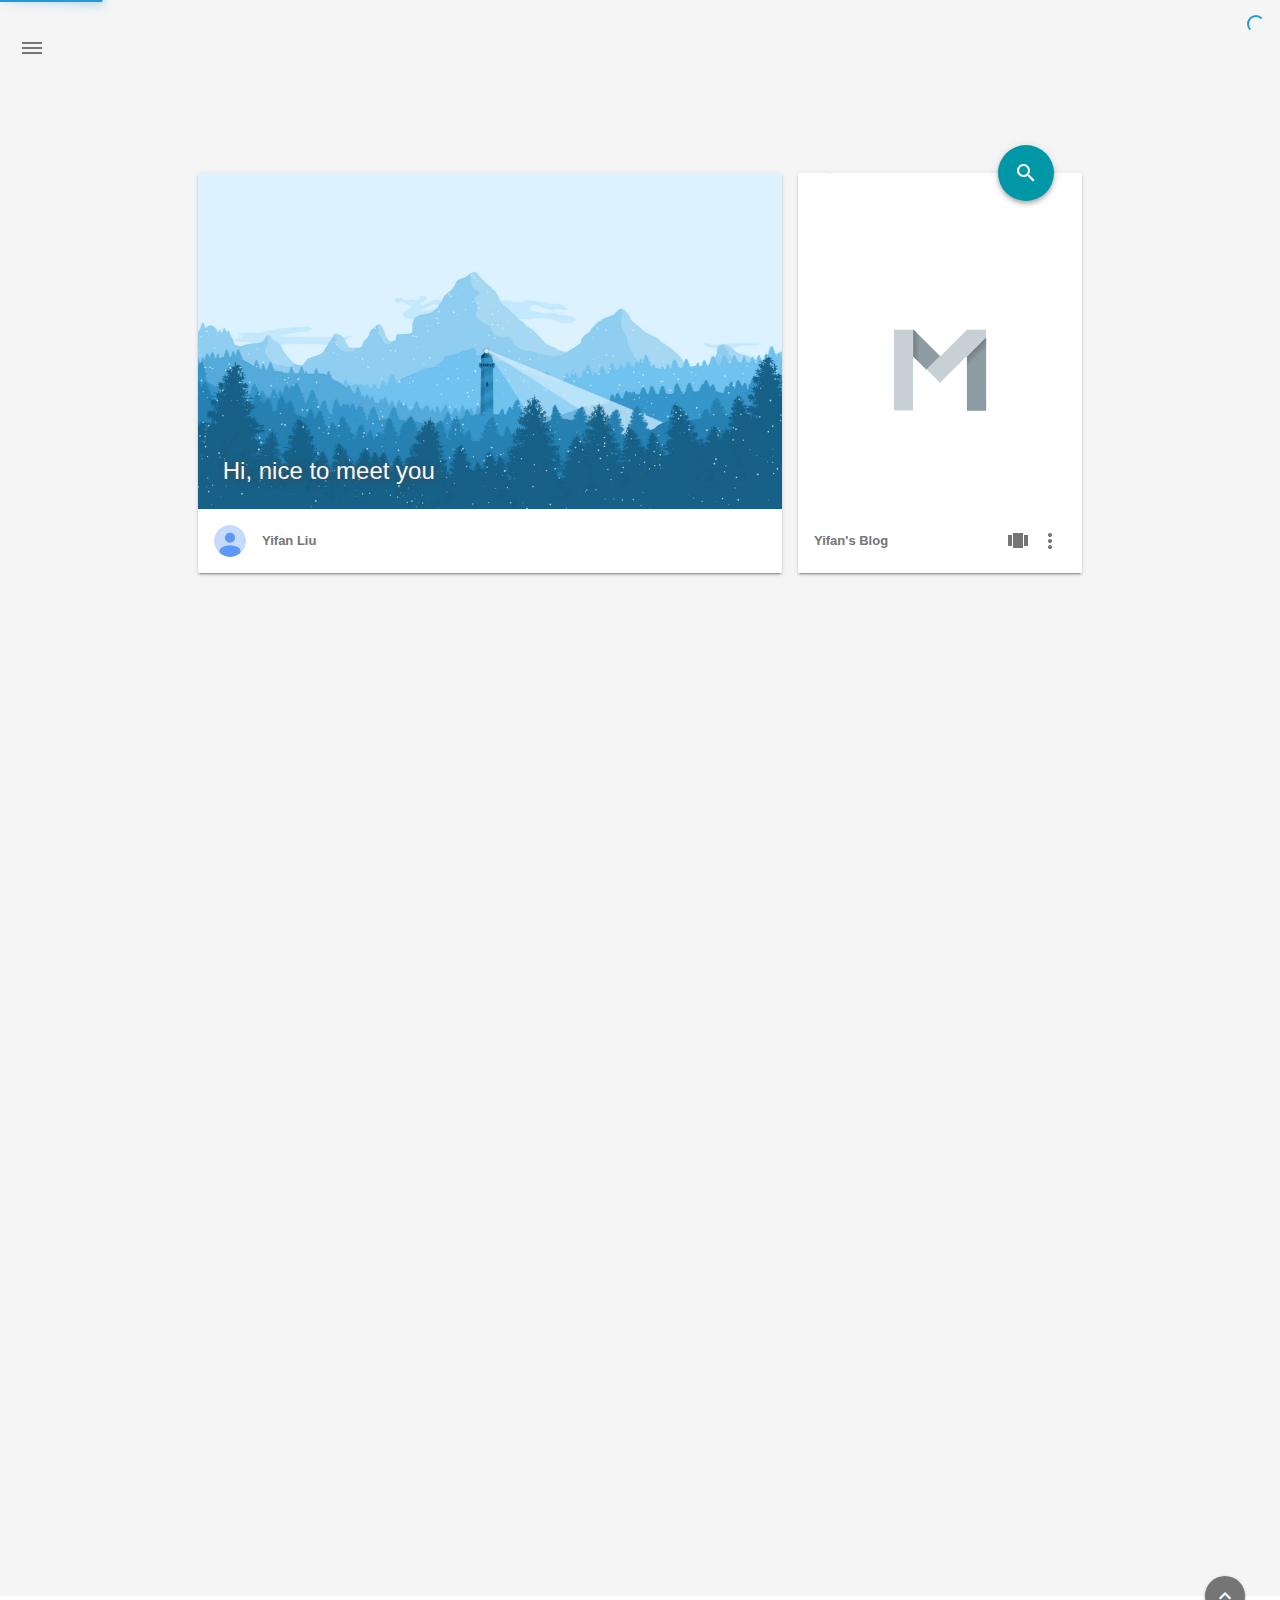
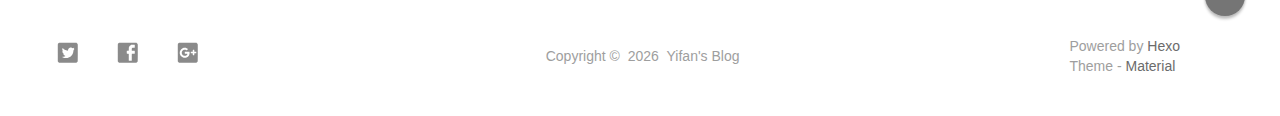
==== commit 45fe3511: "Site updated: 2017-05-18 12:20:58" ====
--- a/index.html
+++ b/index.html
@@ -370,6 +370,65 @@
     
 
         <!-- Post Title -->
+        <p class="article-headline-p"><a href="/2017/05/18/Hello-WSL/">Hello WSL</a></p>
+    </div>
+
+    <!-- Post Excerpt -->
+    <div class="mdl-color-text--grey-600 mdl-card__supporting-text post_entry-content">
+        
+            最近在看Operati...
+        
+        &nbsp;&nbsp;&nbsp;
+        <span>
+            <a href="/2017/05/18/Hello-WSL/" target="_self">Continue Reading</a>
+        </span>
+    </div>
+    <!-- Post_entry Info-->
+    <div id="post_entry-info">
+        <div id="post_entry-left-info" class="mdl-card__supporting-text meta mdl-color-text--grey-600 ">
+            <!-- Author Avatar -->
+            <div id="author-avatar">
+                <img src="/img/avatar.png" width="44px" height="44px" alt="Yifan Liu's avatar">
+            </div>
+            <div>
+                <strong>Yifan Liu</strong>
+                <span>May 18, 2017</span>
+            </div>
+        </div>
+        <div id="post_entry-right-info">
+            <!-- Category -->
+            <span class="post_entry-category">
+                
+            </span>
+
+            
+
+            
+
+            <!-- Post Views -->
+            <span class="post_entry-views">
+            </span>
+        </div>
+    </div>
+</div>
+
+            
+            
+        
+    
+        
+            
+                <!-- Paradox Thumbnail -->
+                <div class="post_entry-module mdl-card mdl-shadow--2dp mdl-cell mdl-cell--12-col fade out">
+    <!-- Post Thumbnail -->
+    
+        
+            <!-- Random Thumbnail -->
+            <div class="post_thumbnail-random mdl-card__media mdl-color-text--grey-50">
+        
+    
+
+        <!-- Post Title -->
         <p class="article-headline-p"><a href="/2017/05/11/hello-world/">Hello World</a></p>
     </div>
 
@@ -516,7 +575,7 @@
             </a>
             <ul class="dropdown-menu">
             <li>
-                <a class="sidebar_archives-link" href="/archives/2017/05/">May 2017<span class="sidebar_archives-count">1</span></a>
+                <a class="sidebar_archives-link" href="/archives/2017/05/">May 2017<span class="sidebar_archives-count">2</span></a>
             </ul>
         </li>
         
--- a/css/ie-blocker.css
+++ b/css/ie-blocker.css
@@ -0,0 +1,180 @@
+@charset "utf-8";
+body .demo-blog{
+    display: none;
+}
+
+h1{
+    background-color: #fff;
+    font-size: 48px;
+    line-height: 48px;
+    border-left: none;
+    width: auto;
+    margin: 0px !important;
+}
+
+#ib-container {
+    display: none;
+    width: 100%;
+    height: 100%;
+    font-family: Arial, Helvetica, sans-serif;
+    position: fixed;
+    top: 0;
+    left: 0;
+    box-sizing: content-box !important;
+    z-index: 99999;
+}
+
+#ib-container * {
+    box-sizing: content-box !important;
+}
+
+.ib-modal {
+    height: 288px;
+    background: #fff;
+    border-left: 8px solid #4fc1e9;
+    position: absolute;
+    color: #434a54;
+    z-index: 99999;
+    width: 592px;
+    top: 50%;
+    left: 50%;
+    transform: translateY(-50%) translateX(-50%);
+    padding: 49px 30px 30px;
+}
+
+.ib-header {
+    height: 80px;
+    padding: 0;
+}
+
+.ib-header h1 {
+    margin: 0;
+    font-size: 24px;
+    text-align: left;
+    color: #434a54;
+}
+
+.ib-header p {
+    margin: 10px 0 0 0;
+    font-size: 14px;
+    line-height: 18px;
+    text-align: left;
+    color: #434a54;
+}
+
+.ib-header p strong {
+    font-weight: normal;
+    color: #3bafda;
+}
+
+.ib-browsers {
+    height: 80px;
+    list-style: none;
+    margin: 0;
+    padding: 0;
+    padding-top: 0;
+    margin-top: 49px;
+}
+
+.ib-browsers li {
+    float: left;
+    width: 148px;
+    height: 80px;
+    position: relative;
+    list-style: none;
+}
+
+.ib-browsers li a {
+    display: block;
+    width: 100%;
+    height: 100%;
+    position: absolute;
+    color: #434a54;
+    text-decoration: none;
+    cursor: pointer;
+}
+
+.ib-browsers li a:hover {
+    background-color: #F2F2F2;
+}
+
+.ib-browsers li a:hover .ib-browser-name {
+    background-color: #4fc1e9;
+    color: #fff;
+}
+
+.ib-browser-icon {
+    display: block;
+    width: 118px;
+    height: 90px;
+    margin: 0 auto;
+    margin-top: 20px;
+}
+
+.ib-browser-name {
+    line-height: 18px;
+    margin-top: 5px;
+    text-align: center;
+    font-size: 20px;
+}
+
+.ib-browser-description {
+    height: 50px;
+    line-height: 14px;
+    font-size: 12px;
+    margin-top: 10px;
+    padding: 0 5px;
+}
+
+.ib-footer {
+    height: 30px;
+}
+
+.ib-try {
+    float: right;
+    height: 30px;
+    padding: 0 15px;
+    color: #fff;
+    background-color: #3bafda;
+    font-size: 12px;
+    line-height: 30px;
+    cursor: pointer;
+    text-decoration: none;
+    margin-top: 49px;
+}
+
+.ib-try:hover {
+    background-color: #4fc1e9;
+}
+
+.ib-mask {
+    width: 100%;
+    height: 100%;
+    position: absolute;
+    top: 0;
+    left: 0;
+    _position: absolute;
+    _top: expression(eval(document.documentElement.scrollTop) + 'px');
+    _left: expression(eval(document.documentElement.scrollLeft) + 'px');
+    _right: auto;
+    _bottom: auto;
+    _width: expression(eval(document.documentElement.clientWidth) + 'px');
+    _height: expression(eval(document.documentElement.clientHeight) + 'px');
+    z-index: 99999;
+}
+
+.ib-mask {
+    background: rgb(0, 0, 0);
+    opacity: 0.8;
+    -ms-filter: "progid:DXImageTransform.Microsoft.Alpha(Opacity=80)";
+    filter: alpha(opacity=80);
+    z-index: 99998;
+}
+
+.zh-cn #ib-container {
+    font-family: 'Microsoft Yahei', sans-serif;
+}
+
+.zh-cn .ib-browser-description {
+    font-size: 12px;
+}
--- a/css/material.min.css
+++ b/css/material.min.css
@@ -0,0 +1 @@
+@charset "UTF-8";.mdl-button,.mdl-checkbox,audio,canvas,img,svg,video{vertical-align:middle}.visuallyhidden,hr{border:0;height:1px}.hidden,.invisible{visibility:hidden}address,body,h1,h2,h3,h4,h6,html,ol,p,ul{font-weight:400}blockquote,h1{line-height:1.35}blockquote,h1,h1 small,h2,h2 small,h3,h3 small,h4,h4 small,h5,h5 small,h6,h6 small{font-family:Roboto,Helvetica,Arial,sans-serif}.mdl-badge[data-badge]:after,.mdl-card,.mdl-layout__drawer,.mdl-layout__header{-webkit-box-direction:normal}html{color:rgba(0,0,0,.87)}::-moz-selection{background:#b3d4fc;text-shadow:none}::selection{background:#b3d4fc;text-shadow:none}hr{display:block;border-top:1px solid #ccc;margin:1em 0;padding:0}fieldset{border:0;margin:0;padding:0}textarea{resize:vertical}.browsehappy{margin:.2em 0;background:#ccc;color:#000;padding:.2em 0}.hidden{display:none!important}.visuallyhidden{clip:rect(0 0 0 0);margin:-1px;overflow:hidden;padding:0;position:absolute;width:1px}.visuallyhidden.focusable:active,.visuallyhidden.focusable:focus{clip:auto;height:auto;margin:0;overflow:visible;position:static;width:auto}body,html{width:100%}.clearfix:after,.clearfix:before{content:" ";display:table}.clearfix:after{clear:both}@media print{blockquote,img,pre,tr{page-break-inside:avoid}*,:after,:before{background:0 0!important;color:#000!important;box-shadow:none!important;text-shadow:none!important}a,a:visited{text-decoration:underline}a[href]:after{content:" (" attr(href)")"}abbr[title]:after{content:" (" attr(title)")"}a[href^="#"]:after,a[href^="javascript:"]:after{content:""}blockquote,pre{border:1px solid #999}thead{display:table-header-group}img{max-width:100%!important}h2,h3,p{orphans:3;widows:3}h2,h3{page-break-after:avoid}}.mdl-accordion,.mdl-button,.mdl-card,.mdl-checkbox,.mdl-dropdown-menu,.mdl-icon-toggle,.mdl-item,.mdl-radio,.mdl-slider,.mdl-switch,.mdl-tabs__tab,a{-webkit-tap-highlight-color:transparent;-webkit-tap-highlight-color:rgba(255,255,255,0)}html{height:100%;-ms-touch-action:manipulation;touch-action:manipulation}body{min-height:100%}main{display:block}[hidden]{display:none!important}body,html{font-family:Helvetica,Arial,sans-serif;font-size:14px;line-height:20px}h1,h2,h3,h4,h5,h6,p{padding:0}h1 small,h2 small,h3 small,h4 small,h5 small,h6 small{font-weight:400;line-height:1.35;letter-spacing:-.02em;opacity:.54;font-size:.6em}blockquote,h4{font-size:24px}ol,p,ul{font-size:14px}address,ol,p,ul{letter-spacing:0}address,h5{line-height:1}h6,ol,p,ul{line-height:24px}a,h5{font-weight:500}h1{font-size:56px;letter-spacing:-.02em;margin:24px 0}h2{font-size:45px;line-height:48px}h2,h3{margin:24px 0}h3{font-size:34px;line-height:40px}h4{line-height:32px;-moz-osx-font-smoothing:grayscale;margin:24px 0 16px}h5{font-size:20px;letter-spacing:.02em}h5,h6{margin:24px 0 16px}h6{font-size:16px;letter-spacing:.04em}p{margin:0 0 16px}a{color:#ff4081}blockquote{position:relative;font-weight:300;font-style:italic;letter-spacing:.08em}mark{background-color:#f4ff81}dt{font-weight:700}address{font-size:12px;font-style:normal}.mdl-typography--display-4,.mdl-typography--display-4-color-contrast{font-family:Roboto,Helvetica,Arial,sans-serif;font-size:112px;font-weight:300;line-height:1;letter-spacing:-.04em}.mdl-typography--display-1,.mdl-typography--display-1-color-contrast,.mdl-typography--display-2,.mdl-typography--display-2-color-contrast,.mdl-typography--display-3,.mdl-typography--display-3-color-contrast,.mdl-typography--headline,.mdl-typography--headline-color-contrast{font-family:Roboto,Helvetica,Arial,sans-serif;font-weight:400}.mdl-typography--display-4-color-contrast{opacity:.54}.mdl-typography--display-3,.mdl-typography--display-3-color-contrast{font-size:56px;line-height:1.35;letter-spacing:-.02em}.mdl-typography--display-3-color-contrast{opacity:.54}.mdl-typography--display-2,.mdl-typography--display-2-color-contrast{font-size:45px;line-height:48px}.mdl-typography--display-2-color-contrast{opacity:.54}.mdl-typography--display-1,.mdl-typography--display-1-color-contrast{font-size:34px;line-height:40px}.mdl-typography--display-1-color-contrast{opacity:.54}.mdl-typography--body-1-color-contrast,.mdl-typography--body-1-force-preferred-font-color-contrast,.mdl-typography--body-2-color-contrast,.mdl-typography--body-2-force-preferred-font-color-contrast,.mdl-typography--headline-color-contrast,.mdl-typography--subhead-color-contrast,.mdl-typography--title-color-contrast{opacity:.87}.mdl-typography--headline,.mdl-typography--headline-color-contrast{font-size:24px;line-height:32px;-moz-osx-font-smoothing:grayscale}.mdl-typography--title,.mdl-typography--title-color-contrast{font-family:Roboto,Helvetica,Arial,sans-serif;font-size:20px;font-weight:500;line-height:1;letter-spacing:.02em}.mdl-typography--subhead,.mdl-typography--subhead-color-contrast{font-family:Roboto,Helvetica,Arial,sans-serif;font-size:16px;font-weight:400;line-height:24px;letter-spacing:.04em}.mdl-typography--body-2,.mdl-typography--body-2-color-contrast{font-size:14px;font-weight:700;line-height:24px;letter-spacing:0}.mdl-typography--body-1,.mdl-typography--body-1-color-contrast{font-size:14px;font-weight:400;line-height:24px;letter-spacing:0}.mdl-typography--body-2-force-preferred-font,.mdl-typography--body-2-force-preferred-font-color-contrast{font-family:Roboto,Helvetica,Arial,sans-serif;font-size:14px;font-weight:500;line-height:24px;letter-spacing:0}.mdl-typography--body-1-force-preferred-font,.mdl-typography--body-1-force-preferred-font-color-contrast{font-family:Roboto,Helvetica,Arial,sans-serif;font-size:14px;font-weight:400;line-height:24px;letter-spacing:0}.mdl-typography--caption,.mdl-typography--caption-force-preferred-font{font-size:12px;font-weight:400;line-height:1;letter-spacing:0}.mdl-typography--caption-force-preferred-font{font-family:Roboto,Helvetica,Arial,sans-serif}.mdl-typography--caption-color-contrast,.mdl-typography--caption-force-preferred-font-color-contrast{font-size:12px;font-weight:400;line-height:1;letter-spacing:0;opacity:.54}.mdl-typography--button-color-contrast,.mdl-typography--menu-color-contrast{opacity:.87}.mdl-typography--caption-force-preferred-font-color-contrast,.mdl-typography--menu{font-family:Roboto,Helvetica,Arial,sans-serif}.mdl-typography--menu{font-size:14px;font-weight:500;line-height:1;letter-spacing:0}.mdl-typography--button,.mdl-typography--button-color-contrast,.mdl-typography--menu-color-contrast{font-family:Roboto,Helvetica,Arial,sans-serif;font-size:14px;font-weight:500;line-height:1;letter-spacing:0}.mdl-typography--button,.mdl-typography--button-color-contrast{text-transform:uppercase}.mdl-typography--text-left{text-align:left}.mdl-typography--text-right{text-align:right}.mdl-typography--text-center{text-align:center}.mdl-typography--text-justify{text-align:justify}.mdl-typography--text-nowrap{white-space:nowrap}.mdl-typography--text-lowercase{text-transform:lowercase}.mdl-typography--text-uppercase{text-transform:uppercase}.mdl-typography--text-capitalize{text-transform:capitalize}.mdl-button,.mdl-layout__tab,.mdl-tabs__tab{text-transform:uppercase}.mdl-typography--font-thin{font-weight:200!important}.mdl-typography--font-light{font-weight:300!important}.mdl-typography--font-regular{font-weight:400!important}.mdl-typography--font-medium{font-weight:500!important}.mdl-typography--font-bold{font-weight:700!important}.mdl-typography--font-black{font-weight:900!important}.mdl-color-text--red{color:#f44336!important}.mdl-color--red{background-color:#f44336!important}.mdl-color-text--red-50{color:#ffebee!important}.mdl-color--red-50{background-color:#ffebee!important}.mdl-color-text--red-100{color:#ffcdd2!important}.mdl-color--red-100{background-color:#ffcdd2!important}.mdl-color-text--red-200{color:#ef9a9a!important}.mdl-color--red-200{background-color:#ef9a9a!important}.mdl-color-text--red-300{color:#e57373!important}.mdl-color--red-300{background-color:#e57373!important}.mdl-color-text--red-400{color:#ef5350!important}.mdl-color--red-400{background-color:#ef5350!important}.mdl-color-text--red-500{color:#f44336!important}.mdl-color--red-500{background-color:#f44336!important}.mdl-color-text--red-600{color:#e53935!important}.mdl-color--red-600{background-color:#e53935!important}.mdl-color-text--red-700{color:#d32f2f!important}.mdl-color--red-700{background-color:#d32f2f!important}.mdl-color-text--red-800{color:#c62828!important}.mdl-color--red-800{background-color:#c62828!important}.mdl-color-text--red-900{color:#b71c1c!important}.mdl-color--red-900{background-color:#b71c1c!important}.mdl-color-text--red-A100{color:#ff8a80!important}.mdl-color--red-A100{background-color:#ff8a80!important}.mdl-color-text--red-A200{color:#ff5252!important}.mdl-color--red-A200{background-color:#ff5252!important}.mdl-color-text--red-A400{color:#ff1744!important}.mdl-color--red-A400{background-color:#ff1744!important}.mdl-color-text--red-A700{color:#d50000!important}.mdl-color--red-A700{background-color:#d50000!important}.mdl-color-text--pink{color:#e91e63!important}.mdl-color--pink{background-color:#e91e63!important}.mdl-color-text--pink-50{color:#fce4ec!important}.mdl-color--pink-50{background-color:#fce4ec!important}.mdl-color-text--pink-100{color:#f8bbd0!important}.mdl-color--pink-100{background-color:#f8bbd0!important}.mdl-color-text--pink-200{color:#f48fb1!important}.mdl-color--pink-200{background-color:#f48fb1!important}.mdl-color-text--pink-300{color:#f06292!important}.mdl-color--pink-300{background-color:#f06292!important}.mdl-color-text--pink-400{color:#ec407a!important}.mdl-color--pink-400{background-color:#ec407a!important}.mdl-color-text--pink-500{color:#e91e63!important}.mdl-color--pink-500{background-color:#e91e63!important}.mdl-color-text--pink-600{color:#d81b60!important}.mdl-color--pink-600{background-color:#d81b60!important}.mdl-color-text--pink-700{color:#c2185b!important}.mdl-color--pink-700{background-color:#c2185b!important}.mdl-color-text--pink-800{color:#ad1457!important}.mdl-color--pink-800{background-color:#ad1457!important}.mdl-color-text--pink-900{color:#880e4f!important}.mdl-color--pink-900{background-color:#880e4f!important}.mdl-color-text--pink-A100{color:#ff80ab!important}.mdl-color--pink-A100{background-color:#ff80ab!important}.mdl-color-text--pink-A200{color:#ff4081!important}.mdl-color--pink-A200{background-color:#ff4081!important}.mdl-color-text--pink-A400{color:#f50057!important}.mdl-color--pink-A400{background-color:#f50057!important}.mdl-color-text--pink-A700{color:#c51162!important}.mdl-color--pink-A700{background-color:#c51162!important}.mdl-color-text--purple{color:#9c27b0!important}.mdl-color--purple{background-color:#9c27b0!important}.mdl-color-text--purple-50{color:#f3e5f5!important}.mdl-color--purple-50{background-color:#f3e5f5!important}.mdl-color-text--purple-100{color:#e1bee7!important}.mdl-color--purple-100{background-color:#e1bee7!important}.mdl-color-text--purple-200{color:#ce93d8!important}.mdl-color--purple-200{background-color:#ce93d8!important}.mdl-color-text--purple-300{color:#ba68c8!important}.mdl-color--purple-300{background-color:#ba68c8!important}.mdl-color-text--purple-400{color:#ab47bc!important}.mdl-color--purple-400{background-color:#ab47bc!important}.mdl-color-text--purple-500{color:#9c27b0!important}.mdl-color--purple-500{background-color:#9c27b0!important}.mdl-color-text--purple-600{color:#8e24aa!important}.mdl-color--purple-600{background-color:#8e24aa!important}.mdl-color-text--purple-700{color:#7b1fa2!important}.mdl-color--purple-700{background-color:#7b1fa2!important}.mdl-color-text--purple-800{color:#6a1b9a!important}.mdl-color--purple-800{background-color:#6a1b9a!important}.mdl-color-text--purple-900{color:#4a148c!important}.mdl-color--purple-900{background-color:#4a148c!important}.mdl-color-text--purple-A100{color:#ea80fc!important}.mdl-color--purple-A100{background-color:#ea80fc!important}.mdl-color-text--purple-A200{color:#e040fb!important}.mdl-color--purple-A200{background-color:#e040fb!important}.mdl-color-text--purple-A400{color:#d500f9!important}.mdl-color--purple-A400{background-color:#d500f9!important}.mdl-color-text--purple-A700{color:#a0f!important}.mdl-color--purple-A700{background-color:#a0f!important}.mdl-color-text--deep-purple{color:#673ab7!important}.mdl-color--deep-purple{background-color:#673ab7!important}.mdl-color-text--deep-purple-50{color:#ede7f6!important}.mdl-color--deep-purple-50{background-color:#ede7f6!important}.mdl-color-text--deep-purple-100{color:#d1c4e9!important}.mdl-color--deep-purple-100{background-color:#d1c4e9!important}.mdl-color-text--deep-purple-200{color:#b39ddb!important}.mdl-color--deep-purple-200{background-color:#b39ddb!important}.mdl-color-text--deep-purple-300{color:#9575cd!important}.mdl-color--deep-purple-300{background-color:#9575cd!important}.mdl-color-text--deep-purple-400{color:#7e57c2!important}.mdl-color--deep-purple-400{background-color:#7e57c2!important}.mdl-color-text--deep-purple-500{color:#673ab7!important}.mdl-color--deep-purple-500{background-color:#673ab7!important}.mdl-color-text--deep-purple-600{color:#5e35b1!important}.mdl-color--deep-purple-600{background-color:#5e35b1!important}.mdl-color-text--deep-purple-700{color:#512da8!important}.mdl-color--deep-purple-700{background-color:#512da8!important}.mdl-color-text--deep-purple-800{color:#4527a0!important}.mdl-color--deep-purple-800{background-color:#4527a0!important}.mdl-color-text--deep-purple-900{color:#311b92!important}.mdl-color--deep-purple-900{background-color:#311b92!important}.mdl-color-text--deep-purple-A100{color:#b388ff!important}.mdl-color--deep-purple-A100{background-color:#b388ff!important}.mdl-color-text--deep-purple-A200{color:#7c4dff!important}.mdl-color--deep-purple-A200{background-color:#7c4dff!important}.mdl-color-text--deep-purple-A400{color:#651fff!important}.mdl-color--deep-purple-A400{background-color:#651fff!important}.mdl-color-text--deep-purple-A700{color:#6200ea!important}.mdl-color--deep-purple-A700{background-color:#6200ea!important}.mdl-color-text--indigo{color:#3f51b5!important}.mdl-color--indigo{background-color:#3f51b5!important}.mdl-color-text--indigo-50{color:#e8eaf6!important}.mdl-color--indigo-50{background-color:#e8eaf6!important}.mdl-color-text--indigo-100{color:#c5cae9!important}.mdl-color--indigo-100{background-color:#c5cae9!important}.mdl-color-text--indigo-200{color:#9fa8da!important}.mdl-color--indigo-200{background-color:#9fa8da!important}.mdl-color-text--indigo-300{color:#7986cb!important}.mdl-color--indigo-300{background-color:#7986cb!important}.mdl-color-text--indigo-400{color:#5c6bc0!important}.mdl-color--indigo-400{background-color:#5c6bc0!important}.mdl-color-text--indigo-500{color:#3f51b5!important}.mdl-color--indigo-500{background-color:#3f51b5!important}.mdl-color-text--indigo-600{color:#3949ab!important}.mdl-color--indigo-600{background-color:#3949ab!important}.mdl-color-text--indigo-700{color:#303f9f!important}.mdl-color--indigo-700{background-color:#303f9f!important}.mdl-color-text--indigo-800{color:#283593!important}.mdl-color--indigo-800{background-color:#283593!important}.mdl-color-text--indigo-900{color:#1a237e!important}.mdl-color--indigo-900{background-color:#1a237e!important}.mdl-color-text--indigo-A100{color:#8c9eff!important}.mdl-color--indigo-A100{background-color:#8c9eff!important}.mdl-color-text--indigo-A200{color:#536dfe!important}.mdl-color--indigo-A200{background-color:#536dfe!important}.mdl-color-text--indigo-A400{color:#3d5afe!important}.mdl-color--indigo-A400{background-color:#3d5afe!important}.mdl-color-text--indigo-A700{color:#304ffe!important}.mdl-color--indigo-A700{background-color:#304ffe!important}.mdl-color-text--blue{color:#2196f3!important}.mdl-color--blue{background-color:#2196f3!important}.mdl-color-text--blue-50{color:#e3f2fd!important}.mdl-color--blue-50{background-color:#e3f2fd!important}.mdl-color-text--blue-100{color:#bbdefb!important}.mdl-color--blue-100{background-color:#bbdefb!important}.mdl-color-text--blue-200{color:#90caf9!important}.mdl-color--blue-200{background-color:#90caf9!important}.mdl-color-text--blue-300{color:#64b5f6!important}.mdl-color--blue-300{background-color:#64b5f6!important}.mdl-color-text--blue-400{color:#42a5f5!important}.mdl-color--blue-400{background-color:#42a5f5!important}.mdl-color-text--blue-500{color:#2196f3!important}.mdl-color--blue-500{background-color:#2196f3!important}.mdl-color-text--blue-600{color:#1e88e5!important}.mdl-color--blue-600{background-color:#1e88e5!important}.mdl-color-text--blue-700{color:#1976d2!important}.mdl-color--blue-700{background-color:#1976d2!important}.mdl-color-text--blue-800{color:#1565c0!important}.mdl-color--blue-800{background-color:#1565c0!important}.mdl-color-text--blue-900{color:#0d47a1!important}.mdl-color--blue-900{background-color:#0d47a1!important}.mdl-color-text--blue-A100{color:#82b1ff!important}.mdl-color--blue-A100{background-color:#82b1ff!important}.mdl-color-text--blue-A200{color:#448aff!important}.mdl-color--blue-A200{background-color:#448aff!important}.mdl-color-text--blue-A400{color:#2979ff!important}.mdl-color--blue-A400{background-color:#2979ff!important}.mdl-color-text--blue-A700{color:#2962ff!important}.mdl-color--blue-A700{background-color:#2962ff!important}.mdl-color-text--light-blue{color:#03a9f4!important}.mdl-color--light-blue{background-color:#03a9f4!important}.mdl-color-text--light-blue-50{color:#e1f5fe!important}.mdl-color--light-blue-50{background-color:#e1f5fe!important}.mdl-color-text--light-blue-100{color:#b3e5fc!important}.mdl-color--light-blue-100{background-color:#b3e5fc!important}.mdl-color-text--light-blue-200{color:#81d4fa!important}.mdl-color--light-blue-200{background-color:#81d4fa!important}.mdl-color-text--light-blue-300{color:#4fc3f7!important}.mdl-color--light-blue-300{background-color:#4fc3f7!important}.mdl-color-text--light-blue-400{color:#29b6f6!important}.mdl-color--light-blue-400{background-color:#29b6f6!important}.mdl-color-text--light-blue-500{color:#03a9f4!important}.mdl-color--light-blue-500{background-color:#03a9f4!important}.mdl-color-text--light-blue-600{color:#039be5!important}.mdl-color--light-blue-600{background-color:#039be5!important}.mdl-color-text--light-blue-700{color:#0288d1!important}.mdl-color--light-blue-700{background-color:#0288d1!important}.mdl-color-text--light-blue-800{color:#0277bd!important}.mdl-color--light-blue-800{background-color:#0277bd!important}.mdl-color-text--light-blue-900{color:#01579b!important}.mdl-color--light-blue-900{background-color:#01579b!important}.mdl-color-text--light-blue-A100{color:#80d8ff!important}.mdl-color--light-blue-A100{background-color:#80d8ff!important}.mdl-color-text--light-blue-A200{color:#40c4ff!important}.mdl-color--light-blue-A200{background-color:#40c4ff!important}.mdl-color-text--light-blue-A400{color:#00b0ff!important}.mdl-color--light-blue-A400{background-color:#00b0ff!important}.mdl-color-text--light-blue-A700{color:#0091ea!important}.mdl-color--light-blue-A700{background-color:#0091ea!important}.mdl-color-text--cyan{color:#00bcd4!important}.mdl-color--cyan{background-color:#00bcd4!important}.mdl-color-text--cyan-50{color:#e0f7fa!important}.mdl-color--cyan-50{background-color:#e0f7fa!important}.mdl-color-text--cyan-100{color:#b2ebf2!important}.mdl-color--cyan-100{background-color:#b2ebf2!important}.mdl-color-text--cyan-200{color:#80deea!important}.mdl-color--cyan-200{background-color:#80deea!important}.mdl-color-text--cyan-300{color:#4dd0e1!important}.mdl-color--cyan-300{background-color:#4dd0e1!important}.mdl-color-text--cyan-400{color:#26c6da!important}.mdl-color--cyan-400{background-color:#26c6da!important}.mdl-color-text--cyan-500{color:#00bcd4!important}.mdl-color--cyan-500{background-color:#00bcd4!important}.mdl-color-text--cyan-600{color:#00acc1!important}.mdl-color--cyan-600{background-color:#00acc1!important}.mdl-color-text--cyan-700{color:#0097a7!important}.mdl-color--cyan-700{background-color:#0097a7!important}.mdl-color-text--cyan-800{color:#00838f!important}.mdl-color--cyan-800{background-color:#00838f!important}.mdl-color-text--cyan-900{color:#006064!important}.mdl-color--cyan-900{background-color:#006064!important}.mdl-color-text--cyan-A100{color:#84ffff!important}.mdl-color--cyan-A100{background-color:#84ffff!important}.mdl-color-text--cyan-A200{color:#18ffff!important}.mdl-color--cyan-A200{background-color:#18ffff!important}.mdl-color-text--cyan-A400{color:#00e5ff!important}.mdl-color--cyan-A400{background-color:#00e5ff!important}.mdl-color-text--cyan-A700{color:#00b8d4!important}.mdl-color--cyan-A700{background-color:#00b8d4!important}.mdl-color-text--teal{color:#009688!important}.mdl-color--teal{background-color:#009688!important}.mdl-color-text--teal-50{color:#e0f2f1!important}.mdl-color--teal-50{background-color:#e0f2f1!important}.mdl-color-text--teal-100{color:#b2dfdb!important}.mdl-color--teal-100{background-color:#b2dfdb!important}.mdl-color-text--teal-200{color:#80cbc4!important}.mdl-color--teal-200{background-color:#80cbc4!important}.mdl-color-text--teal-300{color:#4db6ac!important}.mdl-color--teal-300{background-color:#4db6ac!important}.mdl-color-text--teal-400{color:#26a69a!important}.mdl-color--teal-400{background-color:#26a69a!important}.mdl-color-text--teal-500{color:#009688!important}.mdl-color--teal-500{background-color:#009688!important}.mdl-color-text--teal-600{color:#00897b!important}.mdl-color--teal-600{background-color:#00897b!important}.mdl-color-text--teal-700{color:#00796b!important}.mdl-color--teal-700{background-color:#00796b!important}.mdl-color-text--teal-800{color:#00695c!important}.mdl-color--teal-800{background-color:#00695c!important}.mdl-color-text--teal-900{color:#004d40!important}.mdl-color--teal-900{background-color:#004d40!important}.mdl-color-text--teal-A100{color:#a7ffeb!important}.mdl-color--teal-A100{background-color:#a7ffeb!important}.mdl-color-text--teal-A200{color:#64ffda!important}.mdl-color--teal-A200{background-color:#64ffda!important}.mdl-color-text--teal-A400{color:#1de9b6!important}.mdl-color--teal-A400{background-color:#1de9b6!important}.mdl-color-text--teal-A700{color:#00bfa5!important}.mdl-color--teal-A700{background-color:#00bfa5!important}.mdl-color-text--green{color:#4caf50!important}.mdl-color--green{background-color:#4caf50!important}.mdl-color-text--green-50{color:#e8f5e9!important}.mdl-color--green-50{background-color:#e8f5e9!important}.mdl-color-text--green-100{color:#c8e6c9!important}.mdl-color--green-100{background-color:#c8e6c9!important}.mdl-color-text--green-200{color:#a5d6a7!important}.mdl-color--green-200{background-color:#a5d6a7!important}.mdl-color-text--green-300{color:#81c784!important}.mdl-color--green-300{background-color:#81c784!important}.mdl-color-text--green-400{color:#66bb6a!important}.mdl-color--green-400{background-color:#66bb6a!important}.mdl-color-text--green-500{color:#4caf50!important}.mdl-color--green-500{background-color:#4caf50!important}.mdl-color-text--green-600{color:#43a047!important}.mdl-color--green-600{background-color:#43a047!important}.mdl-color-text--green-700{color:#388e3c!important}.mdl-color--green-700{background-color:#388e3c!important}.mdl-color-text--green-800{color:#2e7d32!important}.mdl-color--green-800{background-color:#2e7d32!important}.mdl-color-text--green-900{color:#1b5e20!important}.mdl-color--green-900{background-color:#1b5e20!important}.mdl-color-text--green-A100{color:#b9f6ca!important}.mdl-color--green-A100{background-color:#b9f6ca!important}.mdl-color-text--green-A200{color:#69f0ae!important}.mdl-color--green-A200{background-color:#69f0ae!important}.mdl-color-text--green-A400{color:#00e676!important}.mdl-color--green-A400{background-color:#00e676!important}.mdl-color-text--green-A700{color:#00c853!important}.mdl-color--green-A700{background-color:#00c853!important}.mdl-color-text--light-green{color:#8bc34a!important}.mdl-color--light-green{background-color:#8bc34a!important}.mdl-color-text--light-green-50{color:#f1f8e9!important}.mdl-color--light-green-50{background-color:#f1f8e9!important}.mdl-color-text--light-green-100{color:#dcedc8!important}.mdl-color--light-green-100{background-color:#dcedc8!important}.mdl-color-text--light-green-200{color:#c5e1a5!important}.mdl-color--light-green-200{background-color:#c5e1a5!important}.mdl-color-text--light-green-300{color:#aed581!important}.mdl-color--light-green-300{background-color:#aed581!important}.mdl-color-text--light-green-400{color:#9ccc65!important}.mdl-color--light-green-400{background-color:#9ccc65!important}.mdl-color-text--light-green-500{color:#8bc34a!important}.mdl-color--light-green-500{background-color:#8bc34a!important}.mdl-color-text--light-green-600{color:#7cb342!important}.mdl-color--light-green-600{background-color:#7cb342!important}.mdl-color-text--light-green-700{color:#689f38!important}.mdl-color--light-green-700{background-color:#689f38!important}.mdl-color-text--light-green-800{color:#558b2f!important}.mdl-color--light-green-800{background-color:#558b2f!important}.mdl-color-text--light-green-900{color:#33691e!important}.mdl-color--light-green-900{background-color:#33691e!important}.mdl-color-text--light-green-A100{color:#ccff90!important}.mdl-color--light-green-A100{background-color:#ccff90!important}.mdl-color-text--light-green-A200{color:#b2ff59!important}.mdl-color--light-green-A200{background-color:#b2ff59!important}.mdl-color-text--light-green-A400{color:#76ff03!important}.mdl-color--light-green-A400{background-color:#76ff03!important}.mdl-color-text--light-green-A700{color:#64dd17!important}.mdl-color--light-green-A700{background-color:#64dd17!important}.mdl-color-text--lime{color:#cddc39!important}.mdl-color--lime{background-color:#cddc39!important}.mdl-color-text--lime-50{color:#f9fbe7!important}.mdl-color--lime-50{background-color:#f9fbe7!important}.mdl-color-text--lime-100{color:#f0f4c3!important}.mdl-color--lime-100{background-color:#f0f4c3!important}.mdl-color-text--lime-200{color:#e6ee9c!important}.mdl-color--lime-200{background-color:#e6ee9c!important}.mdl-color-text--lime-300{color:#dce775!important}.mdl-color--lime-300{background-color:#dce775!important}.mdl-color-text--lime-400{color:#d4e157!important}.mdl-color--lime-400{background-color:#d4e157!important}.mdl-color-text--lime-500{color:#cddc39!important}.mdl-color--lime-500{background-color:#cddc39!important}.mdl-color-text--lime-600{color:#c0ca33!important}.mdl-color--lime-600{background-color:#c0ca33!important}.mdl-color-text--lime-700{color:#afb42b!important}.mdl-color--lime-700{background-color:#afb42b!important}.mdl-color-text--lime-800{color:#9e9d24!important}.mdl-color--lime-800{background-color:#9e9d24!important}.mdl-color-text--lime-900{color:#827717!important}.mdl-color--lime-900{background-color:#827717!important}.mdl-color-text--lime-A100{color:#f4ff81!important}.mdl-color--lime-A100{background-color:#f4ff81!important}.mdl-color-text--lime-A200{color:#eeff41!important}.mdl-color--lime-A200{background-color:#eeff41!important}.mdl-color-text--lime-A400{color:#c6ff00!important}.mdl-color--lime-A400{background-color:#c6ff00!important}.mdl-color-text--lime-A700{color:#aeea00!important}.mdl-color--lime-A700{background-color:#aeea00!important}.mdl-color-text--yellow{color:#ffeb3b!important}.mdl-color--yellow{background-color:#ffeb3b!important}.mdl-color-text--yellow-50{color:#fffde7!important}.mdl-color--yellow-50{background-color:#fffde7!important}.mdl-color-text--yellow-100{color:#fff9c4!important}.mdl-color--yellow-100{background-color:#fff9c4!important}.mdl-color-text--yellow-200{color:#fff59d!important}.mdl-color--yellow-200{background-color:#fff59d!important}.mdl-color-text--yellow-300{color:#fff176!important}.mdl-color--yellow-300{background-color:#fff176!important}.mdl-color-text--yellow-400{color:#ffee58!important}.mdl-color--yellow-400{background-color:#ffee58!important}.mdl-color-text--yellow-500{color:#ffeb3b!important}.mdl-color--yellow-500{background-color:#ffeb3b!important}.mdl-color-text--yellow-600{color:#fdd835!important}.mdl-color--yellow-600{background-color:#fdd835!important}.mdl-color-text--yellow-700{color:#fbc02d!important}.mdl-color--yellow-700{background-color:#fbc02d!important}.mdl-color-text--yellow-800{color:#f9a825!important}.mdl-color--yellow-800{background-color:#f9a825!important}.mdl-color-text--yellow-900{color:#f57f17!important}.mdl-color--yellow-900{background-color:#f57f17!important}.mdl-color-text--yellow-A100{color:#ffff8d!important}.mdl-color--yellow-A100{background-color:#ffff8d!important}.mdl-color-text--yellow-A200{color:#ff0!important}.mdl-color--yellow-A200{background-color:#ff0!important}.mdl-color-text--yellow-A400{color:#ffea00!important}.mdl-color--yellow-A400{background-color:#ffea00!important}.mdl-color-text--yellow-A700{color:#ffd600!important}.mdl-color--yellow-A700{background-color:#ffd600!important}.mdl-color-text--amber{color:#ffc107!important}.mdl-color--amber{background-color:#ffc107!important}.mdl-color-text--amber-50{color:#fff8e1!important}.mdl-color--amber-50{background-color:#fff8e1!important}.mdl-color-text--amber-100{color:#ffecb3!important}.mdl-color--amber-100{background-color:#ffecb3!important}.mdl-color-text--amber-200{color:#ffe082!important}.mdl-color--amber-200{background-color:#ffe082!important}.mdl-color-text--amber-300{color:#ffd54f!important}.mdl-color--amber-300{background-color:#ffd54f!important}.mdl-color-text--amber-400{color:#ffca28!important}.mdl-color--amber-400{background-color:#ffca28!important}.mdl-color-text--amber-500{color:#ffc107!important}.mdl-color--amber-500{background-color:#ffc107!important}.mdl-color-text--amber-600{color:#ffb300!important}.mdl-color--amber-600{background-color:#ffb300!important}.mdl-color-text--amber-700{color:#ffa000!important}.mdl-color--amber-700{background-color:#ffa000!important}.mdl-color-text--amber-800{color:#ff8f00!important}.mdl-color--amber-800{background-color:#ff8f00!important}.mdl-color-text--amber-900{color:#ff6f00!important}.mdl-color--amber-900{background-color:#ff6f00!important}.mdl-color-text--amber-A100{color:#ffe57f!important}.mdl-color--amber-A100{background-color:#ffe57f!important}.mdl-color-text--amber-A200{color:#ffd740!important}.mdl-color--amber-A200{background-color:#ffd740!important}.mdl-color-text--amber-A400{color:#ffc400!important}.mdl-color--amber-A400{background-color:#ffc400!important}.mdl-color-text--amber-A700{color:#ffab00!important}.mdl-color--amber-A700{background-color:#ffab00!important}.mdl-color-text--orange{color:#ff9800!important}.mdl-color--orange{background-color:#ff9800!important}.mdl-color-text--orange-50{color:#fff3e0!important}.mdl-color--orange-50{background-color:#fff3e0!important}.mdl-color-text--orange-100{color:#ffe0b2!important}.mdl-color--orange-100{background-color:#ffe0b2!important}.mdl-color-text--orange-200{color:#ffcc80!important}.mdl-color--orange-200{background-color:#ffcc80!important}.mdl-color-text--orange-300{color:#ffb74d!important}.mdl-color--orange-300{background-color:#ffb74d!important}.mdl-color-text--orange-400{color:#ffa726!important}.mdl-color--orange-400{background-color:#ffa726!important}.mdl-color-text--orange-500{color:#ff9800!important}.mdl-color--orange-500{background-color:#ff9800!important}.mdl-color-text--orange-600{color:#fb8c00!important}.mdl-color--orange-600{background-color:#fb8c00!important}.mdl-color-text--orange-700{color:#f57c00!important}.mdl-color--orange-700{background-color:#f57c00!important}.mdl-color-text--orange-800{color:#ef6c00!important}.mdl-color--orange-800{background-color:#ef6c00!important}.mdl-color-text--orange-900{color:#e65100!important}.mdl-color--orange-900{background-color:#e65100!important}.mdl-color-text--orange-A100{color:#ffd180!important}.mdl-color--orange-A100{background-color:#ffd180!important}.mdl-color-text--orange-A200{color:#ffab40!important}.mdl-color--orange-A200{background-color:#ffab40!important}.mdl-color-text--orange-A400{color:#ff9100!important}.mdl-color--orange-A400{background-color:#ff9100!important}.mdl-color-text--orange-A700{color:#ff6d00!important}.mdl-color--orange-A700{background-color:#ff6d00!important}.mdl-color-text--deep-orange{color:#ff5722!important}.mdl-color--deep-orange{background-color:#ff5722!important}.mdl-color-text--deep-orange-50{color:#fbe9e7!important}.mdl-color--deep-orange-50{background-color:#fbe9e7!important}.mdl-color-text--deep-orange-100{color:#ffccbc!important}.mdl-color--deep-orange-100{background-color:#ffccbc!important}.mdl-color-text--deep-orange-200{color:#ffab91!important}.mdl-color--deep-orange-200{background-color:#ffab91!important}.mdl-color-text--deep-orange-300{color:#ff8a65!important}.mdl-color--deep-orange-300{background-color:#ff8a65!important}.mdl-color-text--deep-orange-400{color:#ff7043!important}.mdl-color--deep-orange-400{background-color:#ff7043!important}.mdl-color-text--deep-orange-500{color:#ff5722!important}.mdl-color--deep-orange-500{background-color:#ff5722!important}.mdl-color-text--deep-orange-600{color:#f4511e!important}.mdl-color--deep-orange-600{background-color:#f4511e!important}.mdl-color-text--deep-orange-700{color:#e64a19!important}.mdl-color--deep-orange-700{background-color:#e64a19!important}.mdl-color-text--deep-orange-800{color:#d84315!important}.mdl-color--deep-orange-800{background-color:#d84315!important}.mdl-color-text--deep-orange-900{color:#bf360c!important}.mdl-color--deep-orange-900{background-color:#bf360c!important}.mdl-color-text--deep-orange-A100{color:#ff9e80!important}.mdl-color--deep-orange-A100{background-color:#ff9e80!important}.mdl-color-text--deep-orange-A200{color:#ff6e40!important}.mdl-color--deep-orange-A200{background-color:#ff6e40!important}.mdl-color-text--deep-orange-A400{color:#ff3d00!important}.mdl-color--deep-orange-A400{background-color:#ff3d00!important}.mdl-color-text--deep-orange-A700{color:#dd2c00!important}.mdl-color--deep-orange-A700{background-color:#dd2c00!important}.mdl-color-text--brown{color:#795548!important}.mdl-color--brown{background-color:#795548!important}.mdl-color-text--brown-50{color:#efebe9!important}.mdl-color--brown-50{background-color:#efebe9!important}.mdl-color-text--brown-100{color:#d7ccc8!important}.mdl-color--brown-100{background-color:#d7ccc8!important}.mdl-color-text--brown-200{color:#bcaaa4!important}.mdl-color--brown-200{background-color:#bcaaa4!important}.mdl-color-text--brown-300{color:#a1887f!important}.mdl-color--brown-300{background-color:#a1887f!important}.mdl-color-text--brown-400{color:#8d6e63!important}.mdl-color--brown-400{background-color:#8d6e63!important}.mdl-color-text--brown-500{color:#795548!important}.mdl-color--brown-500{background-color:#795548!important}.mdl-color-text--brown-600{color:#6d4c41!important}.mdl-color--brown-600{background-color:#6d4c41!important}.mdl-color-text--brown-700{color:#5d4037!important}.mdl-color--brown-700{background-color:#5d4037!important}.mdl-color-text--brown-800{color:#4e342e!important}.mdl-color--brown-800{background-color:#4e342e!important}.mdl-color-text--brown-900{color:#3e2723!important}.mdl-color--brown-900{background-color:#3e2723!important}.mdl-color-text--grey{color:#9e9e9e!important}.mdl-color--grey{background-color:#9e9e9e!important}.mdl-color-text--grey-50{color:#fafafa!important}.mdl-color--grey-50{background-color:#fafafa!important}.mdl-color-text--grey-100{color:#f5f5f5!important}.mdl-color--grey-100{background-color:#f5f5f5!important}.mdl-color-text--grey-200{color:#eee!important}.mdl-color--grey-200{background-color:#eee!important}.mdl-color-text--grey-300{color:#e0e0e0!important}.mdl-color--grey-300{background-color:#e0e0e0!important}.mdl-color-text--grey-400{color:#bdbdbd!important}.mdl-color--grey-400{background-color:#bdbdbd!important}.mdl-color-text--grey-500{color:#9e9e9e!important}.mdl-color--grey-500{background-color:#9e9e9e!important}.mdl-color-text--grey-600{color:#757575!important}.mdl-color--grey-600{background-color:#757575!important}.mdl-color-text--grey-700{color:#616161!important}.mdl-color--grey-700{background-color:#616161!important}.mdl-color-text--grey-800{color:#424242!important}.mdl-color--grey-800{background-color:#424242!important}.mdl-color-text--grey-900{color:#212121!important}.mdl-color--grey-900{background-color:#212121!important}.mdl-color-text--blue-grey{color:#607d8b!important}.mdl-color--blue-grey{background-color:#607d8b!important}.mdl-color-text--blue-grey-50{color:#eceff1!important}.mdl-color--blue-grey-50{background-color:#eceff1!important}.mdl-color-text--blue-grey-100{color:#cfd8dc!important}.mdl-color--blue-grey-100{background-color:#cfd8dc!important}.mdl-color-text--blue-grey-200{color:#b0bec5!important}.mdl-color--blue-grey-200{background-color:#b0bec5!important}.mdl-color-text--blue-grey-300{color:#90a4ae!important}.mdl-color--blue-grey-300{background-color:#90a4ae!important}.mdl-color-text--blue-grey-400{color:#78909c!important}.mdl-color--blue-grey-400{background-color:#78909c!important}.mdl-color-text--blue-grey-500{color:#607d8b!important}.mdl-color--blue-grey-500{background-color:#607d8b!important}.mdl-color-text--blue-grey-600{color:#546e7a!important}.mdl-color--blue-grey-600{background-color:#546e7a!important}.mdl-color-text--blue-grey-700{color:#455a64!important}.mdl-color--blue-grey-700{background-color:#455a64!important}.mdl-color-text--blue-grey-800{color:#37474f!important}.mdl-color--blue-grey-800{background-color:#37474f!important}.mdl-color-text--blue-grey-900{color:#263238!important}.mdl-color--blue-grey-900{background-color:#263238!important}.mdl-color--black{background-color:#000!important}.mdl-color-text--black{color:#000!important}.mdl-color--white{background-color:#fff!important}.mdl-color-text--white{color:#fff!important}.mdl-color--primary{background-color:#3f51b5!important}.mdl-color--primary-contrast{background-color:#fff!important}.mdl-color--primary-dark{background-color:#303f9f!important}.mdl-color--accent{background-color:#ff4081!important}.mdl-color--accent-contrast{background-color:#fff!important}.mdl-color-text--primary{color:#3f51b5!important}.mdl-color-text--primary-contrast{color:#fff!important}.mdl-color-text--primary-dark{color:#303f9f!important}.mdl-color-text--accent{color:#ff4081!important}.mdl-color-text--accent-contrast{color:#fff!important}.mdl-ripple{background:#000;border-radius:50%;height:50px;left:0;opacity:0;pointer-events:none;position:absolute;top:0;-webkit-transform:translate(-50%,-50%);-ms-transform:translate(-50%,-50%);transform:translate(-50%,-50%);width:50px;overflow:hidden}.mdl-ripple.is-animating{-webkit-transition:-webkit-transform .3s cubic-bezier(0,0,.2,1),width .3s cubic-bezier(0,0,.2,1),height .3s cubic-bezier(0,0,.2,1),opacity .6s cubic-bezier(0,0,.2,1);transition:transform .3s cubic-bezier(0,0,.2,1),width .3s cubic-bezier(0,0,.2,1),height .3s cubic-bezier(0,0,.2,1),opacity .6s cubic-bezier(0,0,.2,1)}.mdl-ripple.is-visible{opacity:.3}.mdl-animation--default,.mdl-animation--fast-out-slow-in{-webkit-transition-timing-function:cubic-bezier(.4,0,.2,1);transition-timing-function:cubic-bezier(.4,0,.2,1)}.mdl-animation--linear-out-slow-in{-webkit-transition-timing-function:cubic-bezier(0,0,.2,1);transition-timing-function:cubic-bezier(0,0,.2,1)}.mdl-animation--fast-out-linear-in{-webkit-transition-timing-function:cubic-bezier(.4,0,1,1);transition-timing-function:cubic-bezier(.4,0,1,1)}.mdl-badge{position:relative;white-space:nowrap;margin-right:24px}.mdl-badge:not([data-badge]) {margin-right:auto}.mdl-badge[data-badge]:after{content:attr(data-badge);display:-webkit-box;display:-webkit-flex;display:-ms-flexbox;display:flex;-webkit-box-orient:horizontal;-webkit-flex-direction:row;-ms-flex-direction:row;flex-direction:row;-webkit-flex-wrap:wrap;-ms-flex-wrap:wrap;flex-wrap:wrap;-webkit-box-pack:center;-webkit-justify-content:center;-ms-flex-pack:center;justify-content:center;-webkit-align-content:center;-ms-flex-line-pack:center;align-content:center;-webkit-box-align:center;-webkit-align-items:center;-ms-flex-align:center;align-items:center;position:absolute;top:-11px;right:-24px;font-family:Roboto,Helvetica,Arial,sans-serif;font-weight:600;font-size:12px;width:22px;height:22px;border-radius:50%;background:#ff4081;color:#fff}.mdl-card,.mdl-layout__drawer,.mdl-layout__header{-webkit-box-orient:vertical}.mdl-button .mdl-badge[data-badge]:after{top:-10px;right:-5px}.mdl-badge.mdl-badge--no-background[data-badge]:after{color:#ff4081;background:rgba(255,255,255,.2);box-shadow:0 0 1px gray}.mdl-button{background:0;border:0;border-radius:2px;color:#000;position:relative;height:36px;min-width:64px;padding:0 8px;display:inline-block;font-family:Roboto,Helvetica,Arial,sans-serif;font-size:14px;font-weight:500;letter-spacing:0;overflow:hidden;will-change:box-shadow,transform;-webkit-transition:box-shadow .2s cubic-bezier(.4,0,1,1),background-color .2s cubic-bezier(.4,0,.2,1),color .2s cubic-bezier(.4,0,.2,1);transition:box-shadow .2s cubic-bezier(.4,0,1,1),background-color .2s cubic-bezier(.4,0,.2,1),color .2s cubic-bezier(.4,0,.2,1);outline:0;cursor:pointer;text-decoration:none;text-align:center;line-height:36px}.mdl-button--fab,.mdl-button--icon{overflow:hidden;font-size:24px;padding:0}.mdl-button::-moz-focus-inner{border:0}.mdl-button:hover{background-color:rgba(158,158,158,.2)}.mdl-button:focus:not(:active) {background-color:rgba(0,0,0,.12)}.mdl-button:active{background-color:rgba(158,158,158,.4)}.mdl-button.mdl-button--colored{color:#3f51b5}.mdl-button.mdl-button--colored:focus:not(:active) {background-color:rgba(0,0,0,.12)}input.mdl-button[type=submit]{-webkit-appearance:none}.mdl-button--raised{background:rgba(158,158,158,.2);box-shadow:0 2px 2px 0 rgba(0,0,0,.14),0 3px 1px -2px rgba(0,0,0,.2),0 1px 5px 0 rgba(0,0,0,.12)}.mdl-button--raised:active{box-shadow:0 4px 5px 0 rgba(0,0,0,.14),0 1px 10px 0 rgba(0,0,0,.12),0 2px 4px -1px rgba(0,0,0,.2);background-color:rgba(158,158,158,.4)}.mdl-button--raised:focus:not(:active) {box-shadow:0 0 8px rgba(0,0,0,.18),0 8px 16px rgba(0,0,0,.36);background-color:rgba(158,158,158,.4)}.mdl-button--raised.mdl-button--colored{background:#3f51b5;color:#fff}.mdl-button--raised.mdl-button--colored:active,.mdl-button--raised.mdl-button--colored:focus:not(:active),.mdl-button--raised.mdl-button--colored:hover{background-color:#3f51b5}.mdl-button--raised.mdl-button--colored .mdl-ripple{background:#fff}.mdl-button--fab{border-radius:50%;height:56px;margin:auto;min-width:56px;width:56px;background:rgba(158,158,158,.2);box-shadow:0 1px 1.5px 0 rgba(0,0,0,.12),0 1px 1px 0 rgba(0,0,0,.24);position:relative;line-height:normal}.mdl-button--fab .material-icons{transform:translate(-12px,-12px);line-height:24px;width:24px}.mdl-button--fab .material-icons,.mdl-button--icon .material-icons{position:absolute;top:50%;left:50%;-webkit-transform:translate(-12px,-12px);-ms-transform:translate(-12px,-12px)}.mdl-button--fab.mdl-button--mini-fab{height:40px;min-width:40px;width:40px}.mdl-button--fab .mdl-button__ripple-container{border-radius:50%;-webkit-mask-image:-webkit-radial-gradient(circle,#fff,#000)}.mdl-button--fab:active{box-shadow:0 4px 5px 0 rgba(0,0,0,.14),0 1px 10px 0 rgba(0,0,0,.12),0 2px 4px -1px rgba(0,0,0,.2);background-color:rgba(158,158,158,.4)}.mdl-button--fab:focus:not(:active) {box-shadow:0 0 8px rgba(0,0,0,.18),0 8px 16px rgba(0,0,0,.36);background-color:rgba(158,158,158,.4)}.mdl-button--fab.mdl-button--colored{background:#ff4081;color:#fff}.mdl-button--fab.mdl-button--colored:active,.mdl-button--fab.mdl-button--colored:focus:not(:active),.mdl-button--fab.mdl-button--colored:hover{background-color:#ff4081}.mdl-button--fab.mdl-button--colored .mdl-ripple{background:#fff}.mdl-button--icon{border-radius:50%;height:32px;margin-left:0;margin-right:0;min-width:32px;width:32px;color:inherit;line-height:normal}.mdl-button--icon .material-icons{transform:translate(-12px,-12px);line-height:24px;width:24px}.mdl-button--icon.mdl-button--mini-icon{height:24px;min-width:24px;width:24px}.mdl-button--icon.mdl-button--mini-icon .material-icons{top:0;left:0}.mdl-button--icon .mdl-button__ripple-container{border-radius:50%;-webkit-mask-image:-webkit-radial-gradient(circle,#fff,#000)}.mdl-button__ripple-container{display:block;height:100%;left:0;position:absolute;top:0;width:100%;z-index:0;overflow:hidden}.mdl-button[disabled] .mdl-button__ripple-container .mdl-ripple{background-color:transparent}.mdl-button--primary.mdl-button--primary{color:#3f51b5}.mdl-button--primary.mdl-button--primary .mdl-ripple{background:#fff}.mdl-button--primary.mdl-button--primary.mdl-button--fab,.mdl-button--primary.mdl-button--primary.mdl-button--raised{color:#fff;background-color:#3f51b5}.mdl-button--accent.mdl-button--accent{color:#ff4081}.mdl-button--accent.mdl-button--accent .mdl-ripple{background:#fff}.mdl-button--accent.mdl-button--accent.mdl-button--fab,.mdl-button--accent.mdl-button--accent.mdl-button--raised{color:#fff;background-color:#ff4081}.mdl-button[disabled][disabled]{color:rgba(0,0,0,.26);cursor:auto;background-color:transparent}.mdl-button--colored[disabled][disabled],.mdl-button--fab[disabled][disabled],.mdl-button--raised[disabled][disabled]{background-color:rgba(0,0,0,.12);color:rgba(0,0,0,.26);box-shadow:0 2px 2px 0 rgba(0,0,0,.14),0 3px 1px -2px rgba(0,0,0,.2),0 1px 5px 0 rgba(0,0,0,.12)}.mdl-card{display:-webkit-box;display:-webkit-flex;display:-ms-flexbox;display:flex;-webkit-flex-direction:column;-ms-flex-direction:column;flex-direction:column;font-size:16px;font-weight:400;min-height:200px;overflow:hidden;width:330px;z-index:1;position:relative;background:#fff;border-radius:2px;box-sizing:border-box}.mdl-card__media{background-color:#ff4081;background-repeat:repeat;background-position:50% 50%;background-size:cover;background-origin:padding-box;background-attachment:scroll;box-sizing:border-box}.mdl-card__title{-webkit-box-align:center;-webkit-align-items:center;-ms-flex-align:center;align-items:center;color:#000;display:block;display:-webkit-box;display:-webkit-flex;display:-ms-flexbox;display:flex;-webkit-box-pack:stretch;-webkit-justify-content:stretch;-ms-flex-pack:stretch;justify-content:stretch;line-height:normal;padding:16px;-webkit-perspective-origin:165px 56px;perspective-origin:165px 56px;-webkit-transform-origin:165px 56px;-ms-transform-origin:165px 56px;transform-origin:165px 56px;box-sizing:border-box}.mdl-card__title.mdl-card--border{border-bottom:1px solid rgba(0,0,0,.1)}.mdl-card__title-text{-webkit-align-self:flex-end;-ms-flex-item-align:end;align-self:flex-end;color:inherit;display:block;display:-webkit-box;display:-webkit-flex;display:-ms-flexbox;display:flex;font-size:24px;font-weight:300;line-height:normal;overflow:hidden;-webkit-transform-origin:149px 48px;-ms-transform-origin:149px 48px;transform-origin:149px 48px;margin:0}.mdl-card__subtitle-text{font-size:14px;color:grey;margin:0}.mdl-card__supporting-text{color:rgba(0,0,0,.54);font-size:13px;line-height:18px;overflow:hidden;padding:16px;width:90%}.mdl-card__actions,.mdl-checkbox{box-sizing:border-box;width:100%}.mdl-card__actions{font-size:16px;line-height:normal;background-color:transparent;padding:8px}.mdl-card__actions.mdl-card--border{border-top:1px solid rgba(0,0,0,.1)}.mdl-card--expand{-webkit-box-flex:1;-webkit-flex-grow:1;-ms-flex-positive:1;flex-grow:1}.mdl-card__menu{position:absolute;right:16px;top:16px}.mdl-checkbox{position:relative;z-index:1;display:inline-block;height:24px;margin:0;padding:0}.mdl-checkbox.is-upgraded{padding-left:24px}.mdl-checkbox__input{line-height:24px}.mdl-checkbox.is-upgraded .mdl-checkbox__input{position:absolute;width:0;height:0;margin:0;padding:0;opacity:0;-ms-appearance:none;-moz-appearance:none;-webkit-appearance:none;appearance:none;border:0}.mdl-checkbox__box-outline,.mdl-checkbox__focus-helper{position:absolute;left:0;top:3px;display:inline-block;box-sizing:border-box;width:16px;height:16px}.mdl-checkbox__box-outline{margin:0;cursor:pointer;overflow:hidden;border:2px solid rgba(0,0,0,.54);border-radius:2px;z-index:2}.mdl-checkbox.is-checked .mdl-checkbox__box-outline{border:2px solid #3f51b5}.mdl-checkbox.is-disabled .mdl-checkbox__box-outline{border:2px solid rgba(0,0,0,.26);cursor:auto}.mdl-checkbox__focus-helper{border-radius:50%;background-color:transparent}.mdl-checkbox.is-focused .mdl-checkbox__focus-helper{box-shadow:0 0 0 8px rgba(0,0,0,.1);background-color:rgba(0,0,0,.1)}.mdl-checkbox.is-focused.is-checked .mdl-checkbox__focus-helper{box-shadow:0 0 0 8px rgba(63,81,181,.26);background-color:rgba(63,81,181,.26)}.mdl-layout__drawer,.mdl-layout__header,.mdl-menu__outline{box-shadow:0 2px 2px 0 rgba(0,0,0,.14),0 3px 1px -2px rgba(0,0,0,.2),0 1px 5px 0 rgba(0,0,0,.12)}.mdl-checkbox__tick-outline{position:absolute;top:0;left:0;height:100%;width:100%;-webkit-mask:url([data-uri]);mask:url([data-uri]);background:0;-webkit-transition-duration:.28s;transition-duration:.28s;transition-timing-function:cubic-bezier(.4,0,.2,1);-webkit-transition-property:background;transition-property:background}.mdl-checkbox__tick-outline,.mdl-data-table tbody tr{-webkit-transition-timing-function:cubic-bezier(.4,0,.2,1)}.mdl-checkbox__ripple-container,.mdl-icon-toggle__ripple-container{box-sizing:border-box;overflow:hidden;-webkit-mask-image:-webkit-radial-gradient(circle,#fff,#000)}.mdl-checkbox.is-checked .mdl-checkbox__tick-outline{background:url([data-uri]) #3f51b5}.mdl-checkbox.is-checked.is-disabled .mdl-checkbox__tick-outline{background:0 0}.mdl-checkbox__label{position:relative;cursor:pointer;font-size:16px;line-height:24px;margin:0}.mdl-checkbox.is-disabled .mdl-checkbox__label{color:rgba(0,0,0,.26);cursor:auto}.mdl-checkbox__ripple-container{position:absolute;z-index:2;top:-6px;left:-10px;width:36px;height:36px;border-radius:50%;cursor:pointer}.mdl-checkbox__ripple-container .mdl-ripple{background:#3f51b5}.mdl-checkbox.is-disabled .mdl-checkbox__ripple-container{cursor:auto}.mdl-checkbox.is-disabled .mdl-checkbox__ripple-container .mdl-ripple{background:0}.mdl-data-table{position:relative;border:1px solid rgba(0,0,0,.12);border-collapse:collapse;white-space:nowrap;font-size:13px;background-color:#fff}.mdl-data-table thead{padding-bottom:3px}.mdl-data-table thead .mdl-data-table__select{margin-top:0}.mdl-data-table tbody tr{position:relative;height:48px;-webkit-transition-duration:.28s;transition-duration:.28s;transition-timing-function:cubic-bezier(.4,0,.2,1);-webkit-transition-property:background-color;transition-property:background-color}.mdl-data-table tbody tr.is-selected{background-color:#e0e0e0}.mdl-data-table tbody tr:hover{background-color:#eee}.mdl-data-table th{padding:0 18px;text-align:right}.mdl-data-table td:first-of-type,.mdl-data-table th:first-of-type{padding-left:24px}.mdl-data-table td:last-of-type,.mdl-data-table th:last-of-type{padding-right:24px}.mdl-data-table td{text-align:right;position:relative;vertical-align:top;height:48px;border-top:1px solid rgba(0,0,0,.12);border-bottom:1px solid rgba(0,0,0,.12);padding:12px 18px 0;box-sizing:border-box}.mdl-data-table__cell--non-numeric.mdl-data-table__cell--non-numeric,.mdl-menu__item{text-align:left}.mdl-data-table td .mdl-data-table__select{vertical-align:top;position:absolute;left:24px}.mdl-data-table th{position:relative;vertical-align:bottom;text-overflow:ellipsis;font-weight:700;line-height:24px;letter-spacing:0;height:48px;font-size:12px;color:rgba(0,0,0,.54);padding-bottom:8px;box-sizing:border-box}.mdl-data-table th .mdl-data-table__select{position:relative}.mdl-data-table__select{width:16px}.mdl-mega-footer{padding:16px 40px;color:#9e9e9e;background-color:#424242}.mdl-mega-footer--bottom-section:after,.mdl-mega-footer--middle-section:after,.mdl-mega-footer--top-section:after,.mdl-mega-footer__bottom-section:after,.mdl-mega-footer__middle-section:after,.mdl-mega-footer__top-section:after{content:'';display:block;clear:both}.mdl-mega-footer--left-section,.mdl-mega-footer--right-section,.mdl-mega-footer__left-section,.mdl-mega-footer__right-section{margin-bottom:16px}.mdl-mega-footer--right-section a,.mdl-mega-footer__right-section a{display:block;margin-bottom:16px;color:inherit;text-decoration:none}@media screen and (min-width:760px) {.mdl-mega-footer--left-section,.mdl-mega-footer__left-section{float:left}.mdl-mega-footer--right-section,.mdl-mega-footer__right-section{float:right}.mdl-mega-footer--right-section a,.mdl-mega-footer__right-section a{display:inline-block;margin-left:16px;line-height:36px;vertical-align:middle}}.mdl-mega-footer--social-btn,.mdl-mega-footer__social-btn{width:36px;height:36px;padding:0;margin:0;background-color:#9e9e9e;border:0}.mdl-mega-footer--drop-down-section,.mdl-mega-footer__drop-down-section{display:block;position:relative}@media screen and (min-width:760px) {.mdl-mega-footer--drop-down-section,.mdl-mega-footer__drop-down-section{width:33%}.mdl-mega-footer--drop-down-section:nth-child(1),.mdl-mega-footer--drop-down-section:nth-child(2),.mdl-mega-footer__drop-down-section:nth-child(1),.mdl-mega-footer__drop-down-section:nth-child(2) {float:left}.mdl-mega-footer--drop-down-section:nth-child(3),.mdl-mega-footer__drop-down-section:nth-child(3) {float:right}.mdl-mega-footer--drop-down-section:nth-child(3):after,.mdl-mega-footer__drop-down-section:nth-child(3):after{clear:right}.mdl-mega-footer--drop-down-section:nth-child(4),.mdl-mega-footer__drop-down-section:nth-child(4) {clear:right;float:right}.mdl-mega-footer--middle-section:after,.mdl-mega-footer__middle-section:after{content:'';display:block;clear:both}.mdl-mega-footer--bottom-section,.mdl-mega-footer__bottom-section{padding-top:0}}@media screen and (min-width:1024px) {.mdl-mega-footer--drop-down-section,.mdl-mega-footer--drop-down-section:nth-child(3),.mdl-mega-footer--drop-down-section:nth-child(4),.mdl-mega-footer__drop-down-section,.mdl-mega-footer__drop-down-section:nth-child(3),.mdl-mega-footer__drop-down-section:nth-child(4) {width:24%;float:left}}.mdl-mega-footer--heading-checkbox,.mdl-mega-footer__heading-checkbox{position:absolute;width:100%;height:55.8px;padding:32px;margin:-16px 0 0;cursor:pointer;z-index:1;opacity:0}.mdl-mega-footer--heading-checkbox~.mdl-mega-footer--heading:after,.mdl-mega-footer--heading-checkbox~.mdl-mega-footer__heading:after,.mdl-mega-footer__heading-checkbox~.mdl-mega-footer--heading:after,.mdl-mega-footer__heading-checkbox~.mdl-mega-footer__heading:after{font-family:'Material Icons';content:'\E5CE'}.mdl-mega-footer--heading-checkbox:checked~ul,.mdl-mega-footer__heading-checkbox:checked~ul{display:none}.mdl-mega-footer--heading-checkbox:checked~.mdl-mega-footer--heading:after,.mdl-mega-footer--heading-checkbox:checked~.mdl-mega-footer__heading:after,.mdl-mega-footer__heading-checkbox:checked~.mdl-mega-footer--heading:after,.mdl-mega-footer__heading-checkbox:checked~.mdl-mega-footer__heading:after{font-family:'Material Icons';content:'\E5CF'}.mdl-mega-footer--heading,.mdl-mega-footer__heading{position:relative;width:100%;padding-right:39.8px;margin-bottom:16px;box-sizing:border-box;font-size:14px;line-height:23.8px;font-weight:500;white-space:nowrap;text-overflow:ellipsis;overflow:hidden;color:#e0e0e0}.mdl-mega-footer--heading:after,.mdl-mega-footer__heading:after{content:'';position:absolute;top:0;right:0;display:block;width:23.8px;height:23.8px;background-size:cover}.mdl-mega-footer--link-list,.mdl-mega-footer__link-list{list-style:none;padding:0;margin:0 0 32px}.mdl-mega-footer--link-list:after,.mdl-mega-footer__link-list:after{clear:both;display:block;content:''}.mdl-mega-footer--link-list li,.mdl-mega-footer__link-list li{font-size:14px;font-weight:400;letter-spacing:0;line-height:20px}.mdl-mega-footer--link-list a,.mdl-mega-footer__link-list a{color:inherit;text-decoration:none;white-space:nowrap}.mdl-mega-footer--bottom-section,.mdl-mega-footer__bottom-section{padding-top:16px;margin-bottom:16px}.mdl-logo{margin-bottom:16px;color:#fff}.mdl-mega-footer--bottom-section .mdl-mega-footer--link-list li,.mdl-mega-footer__bottom-section .mdl-mega-footer__link-list li{float:left;margin-bottom:0;margin-right:16px}@media screen and (min-width:760px) {.mdl-mega-footer--heading-checkbox,.mdl-mega-footer__heading-checkbox{display:none}.mdl-mega-footer--heading-checkbox~.mdl-mega-footer--heading:after,.mdl-mega-footer--heading-checkbox~.mdl-mega-footer__heading:after,.mdl-mega-footer__heading-checkbox~.mdl-mega-footer--heading:after,.mdl-mega-footer__heading-checkbox~.mdl-mega-footer__heading:after{background-image:none}.mdl-mega-footer--heading-checkbox:checked~ul,.mdl-mega-footer__heading-checkbox:checked~ul{display:block}.mdl-mega-footer--heading-checkbox:checked~.mdl-mega-footer--heading:after,.mdl-mega-footer--heading-checkbox:checked~.mdl-mega-footer__heading:after,.mdl-mega-footer__heading-checkbox:checked~.mdl-mega-footer--heading:after,.mdl-mega-footer__heading-checkbox:checked~.mdl-mega-footer__heading:after{content:''}.mdl-logo{float:left;margin-bottom:0;margin-right:16px}}.mdl-mini-footer{display:-webkit-box;display:-webkit-flex;display:-ms-flexbox;display:flex;-webkit-flex-flow:row wrap;-ms-flex-flow:row wrap;flex-flow:row wrap;-webkit-box-pack:justify;-webkit-justify-content:space-between;-ms-flex-pack:justify;justify-content:space-between;padding:32px 16px;color:#9e9e9e;background-color:#424242}.mdl-mini-footer:after{content:'';display:block}.mdl-mini-footer .mdl-logo{line-height:36px}.mdl-mini-footer--link-list,.mdl-mini-footer__link-list{display:-webkit-box;display:-webkit-flex;display:-ms-flexbox;display:flex;-webkit-flex-flow:row nowrap;-ms-flex-flow:row nowrap;flex-flow:row nowrap;list-style:none;margin:0;padding:0}.mdl-mini-footer--link-list li,.mdl-mini-footer__link-list li{margin-bottom:0;margin-right:16px}@media screen and (min-width:760px) {.mdl-mini-footer--link-list li,.mdl-mini-footer__link-list li{line-height:36px}}.mdl-mini-footer--link-list a,.mdl-mini-footer__link-list a{color:inherit;text-decoration:none;white-space:nowrap}.mdl-mini-footer--left-section,.mdl-mini-footer__left-section{display:inline-block;-webkit-box-ordinal-group:1;-webkit-order:0;-ms-flex-order:0;order:0}.mdl-mini-footer--right-section,.mdl-mini-footer__right-section{display:inline-block;-webkit-box-ordinal-group:2;-webkit-order:1;-ms-flex-order:1;order:1}.mdl-mini-footer--social-btn,.mdl-mini-footer__social-btn{width:36px;height:36px;padding:0;margin:0;background-color:#9e9e9e;border:0}.mdl-icon-toggle__label,.mdl-menu__item,.mdl-menu__item[disabled],.mdl-menu__item[disabled]:focus,.mdl-menu__item[disabled]:hover{background-color:transparent}.mdl-icon-toggle{position:relative;z-index:1;vertical-align:middle;display:inline-block;height:32px;margin:0;padding:0}.mdl-icon-toggle__input{line-height:32px}.mdl-icon-toggle.is-upgraded .mdl-icon-toggle__input{position:absolute;width:0;height:0;margin:0;padding:0;opacity:0;-ms-appearance:none;-moz-appearance:none;-webkit-appearance:none;appearance:none;border:0}.mdl-icon-toggle__label{display:inline-block;position:relative;cursor:pointer;height:32px;width:32px;min-width:32px;color:#616161;border-radius:50%;padding:0;margin-left:0;margin-right:0;text-align:center;will-change:background-color;-webkit-transition:background-color .2s cubic-bezier(.4,0,.2,1),color .2s cubic-bezier(.4,0,.2,1);transition:background-color .2s cubic-bezier(.4,0,.2,1),color .2s cubic-bezier(.4,0,.2,1)}.mdl-icon-toggle__label.material-icons{line-height:32px;font-size:24px}.mdl-icon-toggle.is-checked .mdl-icon-toggle__label{color:#3f51b5}.mdl-icon-toggle.is-disabled .mdl-icon-toggle__label{color:rgba(0,0,0,.26);cursor:auto;-webkit-transition:none;transition:none}.mdl-icon-toggle.is-focused .mdl-icon-toggle__label{background-color:rgba(0,0,0,.12)}.mdl-icon-toggle.is-focused.is-checked .mdl-icon-toggle__label{background-color:rgba(63,81,181,.26)}.mdl-icon-toggle__ripple-container{position:absolute;z-index:2;top:-2px;left:-2px;width:36px;height:36px;border-radius:50%;cursor:pointer}.mdl-menu,.mdl-menu__outline{left:0;margin:0;position:absolute;top:0}.mdl-icon-toggle__ripple-container .mdl-ripple{background:#616161}.mdl-icon-toggle.is-disabled .mdl-icon-toggle__ripple-container{cursor:auto}.mdl-icon-toggle.is-disabled .mdl-icon-toggle__ripple-container .mdl-ripple{background:0}.mdl-menu__container{display:block;margin:0;padding:0;border:0;position:absolute;overflow:visible;height:0;width:0;z-index:-1}.mdl-menu__container.is-visible{z-index:999}.mdl-menu__outline{display:block;background:#fff;padding:0;border:0;border-radius:2px;overflow:hidden;opacity:0;-webkit-transform:scale(0);-ms-transform:scale(0);transform:scale(0);-webkit-transform-origin:0 0;-ms-transform-origin:0 0;transform-origin:0 0;will-change:transform;-webkit-transition:-webkit-transform .3s cubic-bezier(.4,0,.2,1),opacity .2s cubic-bezier(.4,0,.2,1);transition:transform .3s cubic-bezier(.4,0,.2,1),opacity .2s cubic-bezier(.4,0,.2,1);z-index:-1}.mdl-menu__container.is-visible .mdl-menu__outline{opacity:1;-webkit-transform:scale(1);-ms-transform:scale(1);transform:scale(1);z-index:999}.mdl-menu__outline.mdl-menu--bottom-right{-webkit-transform-origin:100% 0;-ms-transform-origin:100% 0;transform-origin:100% 0}.mdl-menu__outline.mdl-menu--top-left{-webkit-transform-origin:0 100%;-ms-transform-origin:0 100%;transform-origin:0 100%}.mdl-menu__outline.mdl-menu--top-right{-webkit-transform-origin:100% 100%;-ms-transform-origin:100% 100%;transform-origin:100% 100%}.mdl-menu{list-style:none;height:auto;width:auto;min-width:124px;padding:8px 0;opacity:0;clip:rect(0 0 0 0);z-index:-1}.mdl-menu__container.is-visible .mdl-menu{opacity:1;z-index:999}.mdl-menu.is-animating{-webkit-transition:opacity .2s cubic-bezier(.4,0,.2,1),clip .3s cubic-bezier(.4,0,.2,1);transition:opacity .2s cubic-bezier(.4,0,.2,1),clip .3s cubic-bezier(.4,0,.2,1)}.mdl-menu.mdl-menu--bottom-right{left:auto;right:0}.mdl-menu.mdl-menu--top-left{top:auto;bottom:0}.mdl-menu.mdl-menu--top-right{top:auto;left:auto;bottom:0;right:0}.mdl-menu.mdl-menu--unaligned{top:auto;left:auto}.mdl-menu__item{display:block;border:0;color:rgba(0,0,0,.87);margin:0;padding:0 16px;outline-color:#bdbdbd;position:relative;overflow:hidden;font-size:14px;font-weight:400;letter-spacing:0;text-decoration:none;cursor:pointer;height:48px;line-height:48px;white-space:nowrap;opacity:0;-webkit-transition:opacity .2s cubic-bezier(.4,0,.2,1);transition:opacity .2s cubic-bezier(.4,0,.2,1);user-select:none}.mdl-layout__tab-bar-button,.mdl-menu__item{-webkit-user-select:none;-moz-user-select:none;-ms-user-select:none}.mdl-menu__item:focus,.mdl-textfield.is-focused .mdl-textfield__input{outline:0}.mdl-menu__container.is-visible .mdl-menu__item{opacity:1}.mdl-menu__item::-moz-focus-inner{border:0}.mdl-menu__item[disabled]{color:#bdbdbd;cursor:auto}.mdl-menu__item[disabled] .mdl-ripple{background:0}.mdl-menu__item:focus,.mdl-menu__item:hover{background-color:#eee}.mdl-menu__item:active{background-color:#e0e0e0}.mdl-menu__item--ripple-container{display:block;height:100%;left:0;position:absolute;top:0;width:100%;z-index:0;overflow:hidden}.mdl-progress{display:block;position:relative;height:4px;width:500px}.mdl-progress>.bar{display:block;position:absolute;top:0;bottom:0;width:0;-webkit-transition:width .2s cubic-bezier(.4,0,.2,1);transition:width .2s cubic-bezier(.4,0,.2,1)}.mdl-progress>.progressbar{background-color:#3f51b5;z-index:1;left:0}.mdl-progress>.bufferbar{background-image:-webkit-linear-gradient(left,rgba(255,255,255,.7),rgba(255,255,255,.7)),-webkit-linear-gradient(left,#3f51b5,#3f51b5);background-image:linear-gradient(to right,rgba(255,255,255,.7),rgba(255,255,255,.7)),linear-gradient(to right,#3f51b5,#3f51b5);z-index:0;left:0}.mdl-progress>.auxbar{right:0}@supports(-webkit-appearance:none) {.mdl-progress:not(.mdl-progress__indeterminate):not(.mdl-progress__indeterminate)>.auxbar{background-image:-webkit-linear-gradient(left,rgba(255,255,255,.7),rgba(255,255,255,.7)),-webkit-linear-gradient(left,#3f51b5,#3f51b5);background-image:linear-gradient(to right,rgba(255,255,255,.7),rgba(255,255,255,.7)),linear-gradient(to right,#3f51b5,#3f51b5);-webkit-mask:url([data-uri]);mask:url([data-uri])}}.mdl-progress:not(.mdl-progress__indeterminate)>.auxbar{background-image:-webkit-linear-gradient(left,rgba(255,255,255,.9),rgba(255,255,255,.9)),-webkit-linear-gradient(left,#3f51b5,#3f51b5);background-image:linear-gradient(to right,rgba(255,255,255,.9),rgba(255,255,255,.9)),linear-gradient(to right,#3f51b5,#3f51b5)}.mdl-progress.mdl-progress__indeterminate>.bar1{-webkit-animation-name:indeterminate1;animation-name:indeterminate1}.mdl-progress.mdl-progress__indeterminate>.bar1,.mdl-progress.mdl-progress__indeterminate>.bar3{background-color:#3f51b5;-webkit-animation-duration:2s;animation-duration:2s;-webkit-animation-iteration-count:infinite;animation-iteration-count:infinite;-webkit-animation-timing-function:linear;animation-timing-function:linear}.mdl-progress.mdl-progress__indeterminate>.bar3{background-image:none;-webkit-animation-name:indeterminate2;animation-name:indeterminate2}@-webkit-keyframes indeterminate1{0{left:0;width:0}50%{left:25%;width:75%}75%{left:100%;width:0}}@keyframes indeterminate1{0{left:0;width:0}50%{left:25%;width:75%}75%{left:100%;width:0}}@-webkit-keyframes indeterminate2{0,50%{left:0;width:0}75%{left:0;width:25%}100%{left:100%;width:0}}@keyframes indeterminate2{0,50%{left:0;width:0}75%{left:0;width:25%}100%{left:100%;width:0}}.material-layout,.mdl-layout__container{height:100%;width:100%}.mdl-navigation{display:-webkit-box;display:-webkit-flex;display:-ms-flexbox;display:flex;-webkit-flex-wrap:nowrap;-ms-flex-wrap:nowrap;flex-wrap:nowrap;box-sizing:border-box}.mdl-navigation__link{color:#424242;text-decoration:none;font-weight:500;font-size:13px;margin:0}.material-layout.is-small-screen .mdl-layout--large-screen-only,.material-layout:not(.is-small-screen) .mdl-layout--small-screen-only{display:none}.mdl-layout__container{position:absolute}.mdl-layout-title{display:block;position:relative;font-family:Roboto,Helvetica,Arial,sans-serif;font-size:20px;line-height:1;letter-spacing:.02em;font-weight:400;box-sizing:border-box}.mdl-layout-spacer{-webkit-box-flex:1;-webkit-flex-grow:1;-ms-flex-positive:1;flex-grow:1}.mdl-layout__drawer{display:-webkit-box;display:-webkit-flex;display:-ms-flexbox;display:flex;-webkit-flex-direction:column;-ms-flex-direction:column;flex-direction:column;-webkit-flex-wrap:nowrap;-ms-flex-wrap:nowrap;flex-wrap:nowrap;width:240px;height:100%;max-height:100%;position:absolute;top:0;left:0;box-sizing:border-box;border-right:1px solid #e0e0e0;background:#fafafa;-webkit-transform:translateX(-250px);-ms-transform:translateX(-250px);transform:translateX(-250px);-webkit-transform-style:preserve-3d;transform-style:preserve-3d;will-change:transform;-webkit-transition-duration:.2s;transition-duration:.2s;-webkit-transition-timing-function:cubic-bezier(.4,0,.2,1);transition-timing-function:cubic-bezier(.4,0,.2,1);-webkit-transition-property:-webkit-transform;transition-property:transform;color:#424242;overflow:visible;overflow-y:auto;z-index:5}.mdl-layout__drawer.is-visible{-webkit-transform:translateX(0);-ms-transform:translateX(0);transform:translateX(0)}.mdl-layout__drawer>*{-webkit-flex-shrink:0;-ms-flex-negative:0;flex-shrink:0}.mdl-layout__drawer>.mdl-layout-title{line-height:64px;padding-left:40px}@media screen and (max-width:1024px) {.mdl-layout__drawer>.mdl-layout-title{line-height:56px;padding-left:16px}}.mdl-layout__drawer .mdl-navigation{-webkit-box-orient:vertical;-webkit-box-direction:normal;-webkit-flex-direction:column;-ms-flex-direction:column;flex-direction:column;-webkit-box-align:stretch;-webkit-align-items:stretch;-ms-flex-align:stretch;align-items:stretch;padding-top:16px}.mdl-layout__drawer .mdl-navigation .mdl-navigation__link{display:block;-webkit-flex-shrink:0;-ms-flex-negative:0;flex-shrink:0;padding:16px 40px;margin:0;color:#757575}.mdl-layout__drawer .mdl-navigation .mdl-navigation__link:hover{background-color:#e0e0e0}.mdl-layout__drawer .mdl-navigation .mdl-navigation__link--current{background-color:#000;color:#3f51b5}.mdl-layout__drawer-button{display:block;position:absolute;height:48px;width:48px;border:0;-webkit-flex-shrink:0;-ms-flex-negative:0;flex-shrink:0;overflow:hidden;text-align:center;cursor:pointer;font-size:26px;line-height:50px;font-family:Helvetica,Arial,sans-serif;margin:10px 12px;top:0;left:0;color:#fff;z-index:4}.mdl-layout__header .mdl-layout__drawer-button{position:absolute;color:#fff;background-color:inherit}@media screen and (max-width:1024px) {.mdl-layout__drawer .mdl-navigation .mdl-navigation__link{padding:16px}.mdl-layout__header .mdl-layout__drawer-button{margin:4px}.mdl-layout__drawer-button{margin:4px;color:rgba(0,0,0,.5)}}@media screen and (min-width:1025px) {.mdl-layout--fixed-drawer>.mdl-layout__drawer{-webkit-transform:translateX(0);-ms-transform:translateX(0);transform:translateX(0)}.mdl-layout--fixed-drawer>.mdl-layout__drawer-button{display:none}}.mdl-layout__header{display:-webkit-box;display:-webkit-flex;display:-ms-flexbox;display:flex;-webkit-flex-direction:column;-ms-flex-direction:column;flex-direction:column;-webkit-flex-wrap:nowrap;-ms-flex-wrap:nowrap;flex-wrap:nowrap;-webkit-box-pack:start;-webkit-justify-content:flex-start;-ms-flex-pack:start;justify-content:flex-start;box-sizing:border-box;-webkit-flex-shrink:0;-ms-flex-negative:0;flex-shrink:0;width:100%;margin:0;padding:0;border:0;min-height:64px;max-height:1000px;z-index:3;background-color:#3f51b5;color:#fff;-webkit-transition-duration:.2s;transition-duration:.2s;transition-timing-function:cubic-bezier(.4,0,.2,1);-webkit-transition-property:max-height,box-shadow;transition-property:max-height,box-shadow}.mdl-layout__header,.mdl-layout__obfuscator{-webkit-transition-timing-function:cubic-bezier(.4,0,.2,1)}.mdl-layout--fixed-drawer:not(.is-small-screen)>.mdl-layout__header{margin-left:240px;width:calc(100% - 240px)}.mdl-layout__header-row,.mdl-layout__header-row .mdl-navigation{-webkit-box-orient:horizontal;-webkit-box-direction:normal;margin:0}.mdl-layout--fixed-drawer>.mdl-layout__header .mdl-layout__header-row{padding-left:40px}.mdl-layout__header>.mdl-layout-icon{position:absolute;left:40px;top:16px;height:32px;width:32px;overflow:hidden;z-index:3;display:block}.mdl-layout.has-drawer .mdl-layout__header>.mdl-layout-icon{display:none}.mdl-layout__header.is-compact{max-height:64px}.mdl-layout__header.is-compact.has-tabs{height:112px}@media screen and (max-width:1024px) {.mdl-layout__header{min-height:56px;display:none}.mdl-layout__header>.mdl-layout-icon{left:16px;top:12px}.mdl-layout__header.is-compact{max-height:56px}.mdl-layout__header.is-compact.has-tabs{min-height:104px}.mdl-layout--fixed-header>.mdl-layout__header{display:-webkit-box;display:-webkit-flex;display:-ms-flexbox;display:flex}}.mdl-layout__header--transparent.mdl-layout__header--transparent{background-color:transparent;box-shadow:none}.mdl-layout__header--scroll,.mdl-layout__header--seamed{box-shadow:none}.mdl-layout__header--waterfall{box-shadow:none;overflow:hidden}.mdl-layout__header--waterfall.is-casting-shadow{box-shadow:0 2px 2px 0 rgba(0,0,0,.14),0 3px 1px -2px rgba(0,0,0,.2),0 1px 5px 0 rgba(0,0,0,.12)}.mdl-layout__header-row{display:-webkit-box;display:-webkit-flex;display:-ms-flexbox;display:flex;-webkit-flex-direction:row;-ms-flex-direction:row;flex-direction:row;-webkit-flex-wrap:nowrap;-ms-flex-wrap:nowrap;flex-wrap:nowrap;-webkit-flex-shrink:0;-ms-flex-negative:0;flex-shrink:0;box-sizing:border-box;-webkit-align-self:stretch;-ms-flex-item-align:stretch;align-self:stretch;-webkit-box-align:center;-webkit-align-items:center;-ms-flex-align:center;align-items:center;height:64px;padding:0 40px 0 80px}@media screen and (max-width:1024px) {.mdl-layout__header-row{height:56px;padding:0 16px 0 72px}}.mdl-layout__header-row>*{-webkit-flex-shrink:0;-ms-flex-negative:0;flex-shrink:0}.mdl-layout__header--scroll .mdl-layout__header-row{width:100%}.mdl-layout__header-row .mdl-navigation{padding:0;height:64px;-webkit-flex-direction:row;-ms-flex-direction:row;flex-direction:row;-webkit-box-align:center;-webkit-align-items:center;-ms-flex-align:center;align-items:center}.mdl-layout__header-row .mdl-navigation__link{display:block;color:#fff;line-height:64px;padding:0 24px}@media screen and (max-width:1024px) {.mdl-layout__header-row .mdl-navigation{height:56px}.mdl-layout__header-row .mdl-navigation__link{line-height:56px;padding:0 16px}}.mdl-layout__tab,.mdl-layout__tab-bar-button .material-icons{line-height:48px}.mdl-layout__obfuscator{background-color:transparent;position:absolute;top:0;left:0;height:100%;width:100%;z-index:4;visibility:hidden;-webkit-transition-property:background-color;transition-property:background-color;-webkit-transition-duration:.2s;transition-duration:.2s;transition-timing-function:cubic-bezier(.4,0,.2,1)}.mdl-layout__drawer.is-visible~.mdl-layout__obfuscator{background-color:rgba(0,0,0,.5);visibility:visible}.material-layout_content{-ms-flex:0 1 auto;display:inline-block;overflow-y:auto;overflow-x:hidden;-webkit-box-flex:1;-webkit-flex-grow:1;-ms-flex-positive:1;flex-grow:1;z-index:1;-webkit-overflow-scrolling:touch}.mdl-layout--fixed-drawer>.material-layout_content{margin-left:240px}.mdl-layout__container.has-scrolling-header .material-layout_content{overflow:visible}@media screen and (max-width:1024px) {.mdl-layout--fixed-drawer>.material-layout_content{margin-left:0}.mdl-layout__container.has-scrolling-header .material-layout_content{overflow-y:auto;overflow-x:hidden}}.mdl-layout__tab-bar{height:96px;margin:0;width:calc(100% - 112px);padding:0 0 0 56px;display:-webkit-box;display:-webkit-flex;display:-ms-flexbox;display:flex;background-color:#3f51b5;overflow-y:hidden;overflow-x:scroll}.mdl-layout__tab-bar::-webkit-scrollbar{display:none}@media screen and (max-width:1024px) {.mdl-layout__tab-bar{width:calc(100% - 60px);padding:0 0 0 60px}}.mdl-layout--fixed-tabs .mdl-layout__tab-bar{padding:0;overflow:hidden;width:100%}.mdl-layout__tab-bar-container{position:relative;height:48px;width:100%;border:0;margin:0;z-index:2;-webkit-box-flex:0;-webkit-flex-grow:0;-ms-flex-positive:0;flex-grow:0;-webkit-flex-shrink:0;-ms-flex-negative:0;flex-shrink:0;overflow:hidden}.mdl-layout__container>.mdl-layout__tab-bar-container{position:absolute;top:0;left:0}.mdl-layout__tab-bar-button{display:inline-block;position:absolute;top:0;height:48px;width:56px;z-index:4;text-align:center;background-color:#3f51b5;color:transparent;cursor:pointer;user-select:none}@media screen and (max-width:1024px) {.mdl-layout__tab-bar-button{display:none;width:60px}}.mdl-layout--fixed-tabs .mdl-layout__tab-bar-button{display:none}.mdl-layout__tab-bar-button.is-active{color:#fff}.mdl-layout__tab-bar-left-button{left:0}.mdl-layout__tab-bar-right-button{right:0}.mdl-layout__tab{margin:0;border:0;padding:0 24px;float:left;position:relative;display:block;-webkit-box-flex:0;-webkit-flex-grow:0;-ms-flex-positive:0;flex-grow:0;-webkit-flex-shrink:0;-ms-flex-negative:0;flex-shrink:0;text-decoration:none;height:48px;text-align:center;font-weight:500;font-size:14px;color:rgba(255,255,255,.6);overflow:hidden}.mdl-radio,.mdl-radio__button,.mdl-switch__input{line-height:24px}@media screen and (max-width:1024px) {.mdl-layout__tab{padding:0 12px}}.mdl-layout--fixed-tabs .mdl-layout__tab{float:none;-webkit-box-flex:1;-webkit-flex-grow:1;-ms-flex-positive:1;flex-grow:1;padding:0}.mdl-layout.is-upgraded .mdl-layout__tab.is-active{color:#fff}.mdl-layout.is-upgraded .mdl-layout__tab.is-active::after{height:2px;width:100%;display:block;content:" ";bottom:0;left:0;position:absolute;background:#ff4081;-webkit-animation:border-expand .2s cubic-bezier(.4,0,.4,1) .01s alternate forwards;animation:border-expand .2s cubic-bezier(.4,0,.4,1) .01s alternate forwards;-webkit-transition:all 1s cubic-bezier(.4,0,1,1);transition:all 1s cubic-bezier(.4,0,1,1)}.mdl-layout__tab .mdl-layout__tab-ripple-container{display:block;position:absolute;height:100%;width:100%;left:0;top:0;z-index:1;overflow:hidden}.mdl-layout__tab .mdl-layout__tab-ripple-container .mdl-ripple{background-color:#fff}.mdl-layout__tab-panel{display:block}.mdl-layout.is-upgraded .mdl-layout__tab-panel{display:none}.mdl-layout.is-upgraded .mdl-layout__tab-panel.is-active{display:block}.mdl-radio,.mdl-radio__outer-circle{margin:0;box-sizing:border-box;display:inline-block}.mdl-radio{position:relative;font-size:16px;padding-left:0}.mdl-radio.is-upgraded{padding-left:24px}.mdl-radio.is-upgraded .mdl-radio__button{position:absolute;width:0;height:0;margin:0;padding:0;opacity:0;-ms-appearance:none;-moz-appearance:none;-webkit-appearance:none;appearance:none;border:0}.mdl-radio__outer-circle{position:absolute;top:2px;left:0;width:16px;height:16px;cursor:pointer;border:2px solid rgba(0,0,0,.54);border-radius:50%;z-index:2}.mdl-radio.is-checked .mdl-radio__outer-circle{border:2px solid #3f51b5}.mdl-radio.is-disabled .mdl-radio__outer-circle{border:2px solid rgba(0,0,0,.26);cursor:auto}.mdl-radio__inner-circle{position:absolute;z-index:1;margin:0;top:6px;left:4px;box-sizing:border-box;width:8px;height:8px;cursor:pointer;-webkit-transition-duration:.28s;transition-duration:.28s;-webkit-transition-timing-function:cubic-bezier(.4,0,.2,1);transition-timing-function:cubic-bezier(.4,0,.2,1);-webkit-transition-property:-webkit-transform;transition-property:transform;-webkit-transform:scale3d(0,0,0);transform:scale3d(0,0,0);border-radius:50%;background:#3f51b5}.mdl-radio__ripple-container,.mdl-switch__ripple-container{box-sizing:border-box;z-index:2;-webkit-mask-image:-webkit-radial-gradient(circle,#fff,#000)}.mdl-radio.is-checked .mdl-radio__inner-circle{-webkit-transform:scale3d(1,1,1);transform:scale3d(1,1,1)}.mdl-radio.is-disabled .mdl-radio__inner-circle{background:rgba(0,0,0,.26);cursor:auto}.mdl-radio.is-focused .mdl-radio__inner-circle{box-shadow:0 0 0 10px rgba(0,0,0,.1)}.mdl-radio__label{cursor:pointer}.mdl-radio.is-disabled .mdl-radio__label{color:rgba(0,0,0,.26);cursor:auto}.mdl-radio__ripple-container{position:absolute;top:-9px;left:-13px;width:42px;height:42px;border-radius:50%;cursor:pointer;overflow:hidden}.mdl-radio__ripple-container .mdl-ripple{background:#3f51b5}.mdl-radio.is-disabled .mdl-radio__ripple-container{cursor:auto}.mdl-radio.is-disabled .mdl-radio__ripple-container .mdl-ripple{background:0}:root .mdl-slider.mdl-slider.is-upgraded,_:-ms-input-placeholder{-ms-appearance:none;height:32px;margin:0}.mdl-slider{width:calc(100% - 40px);margin:0 20px}.mdl-slider.is-upgraded{-webkit-appearance:none;-moz-appearance:none;appearance:none;height:2px;background:0;user-select:none;outline:0;padding:0;color:#3f51b5;-webkit-align-self:center;-ms-flex-item-align:center;align-self:center;z-index:1}.mdl-slider.is-upgraded,.mdl-switch{-webkit-user-select:none;-moz-user-select:none;-ms-user-select:none}.mdl-slider.is-upgraded::-moz-focus-outer{border:0}.mdl-slider.is-upgraded::-ms-tooltip{display:none}.mdl-slider.is-upgraded::-webkit-slider-runnable-track{background:0}.mdl-slider.is-upgraded::-moz-range-track{background:0;border:0}.mdl-slider.is-upgraded::-ms-track{background:0;color:transparent;height:2px;width:100%;border:0}.mdl-slider.is-upgraded::-ms-fill-lower{padding:0;background:linear-gradient(to right,transparent,transparent 16px,#3f51b5 16px,#3f51b5 0)}.mdl-slider.is-upgraded::-ms-fill-upper{padding:0;background:linear-gradient(to left,transparent,transparent 16px,rgba(0,0,0,.26) 16px,rgba(0,0,0,.26) 0)}.mdl-slider.is-upgraded::-webkit-slider-thumb{-webkit-appearance:none;width:12px;height:12px;box-sizing:border-box;border-radius:50%;background:#3f51b5;border:0;-webkit-transition:-webkit-transform .18s cubic-bezier(.4,0,.2,1),border .18s cubic-bezier(.4,0,.2,1),box-shadow .18s cubic-bezier(.4,0,.2,1),background .28s cubic-bezier(.4,0,.2,1);transition:transform .18s cubic-bezier(.4,0,.2,1),border .18s cubic-bezier(.4,0,.2,1),box-shadow .18s cubic-bezier(.4,0,.2,1),background .28s cubic-bezier(.4,0,.2,1)}.mdl-slider.is-upgraded::-moz-range-thumb{-moz-appearance:none;width:12px;height:12px;box-sizing:border-box;border-radius:50%;background:#3f51b5;border:0}.mdl-slider.is-upgraded:focus:not(:active)::-webkit-slider-thumb{box-shadow:0 0 0 10px rgba(63,81,181,.26)}.mdl-slider.is-upgraded:focus:not(:active)::-moz-range-thumb{box-shadow:0 0 0 10px rgba(63,81,181,.26)}.mdl-slider.is-upgraded:active::-webkit-slider-thumb{background:#3f51b5;-webkit-transform:scale(1.5);transform:scale(1.5)}.mdl-slider.is-upgraded:active::-moz-range-thumb{background:#3f51b5;transform:scale(1.5)}.mdl-slider.is-upgraded::-ms-thumb{width:32px;height:32px;border:0;border-radius:50%;background:#3f51b5;-ms-transform:scale(.375);transform:scale(.375);transition:transform .18s cubic-bezier(.4,0,.2,1),background .28s cubic-bezier(.4,0,.2,1)}.mdl-slider.is-upgraded:focus:not(:active)::-ms-thumb{background:radial-gradient(circle closest-side,#3f51b5 0,#3f51b5 37.5%,rgba(63,81,181,.26) 37.5%,rgba(63,81,181,.26) 100%);-ms-transform:scale(1);transform:scale(1)}.mdl-slider.is-upgraded:active::-ms-thumb{background:#3f51b5;-ms-transform:scale(.5625);transform:scale(.5625)}.mdl-slider.is-upgraded.is-lowest-value::-webkit-slider-thumb{border:2px solid rgba(0,0,0,.26);background:0}.mdl-slider.is-upgraded.is-lowest-value::-moz-range-thumb{border:2px solid rgba(0,0,0,.26);background:0}.mdl-slider.is-upgraded.is-lowest-value~.mdl-slider__background-flex>.mdl-slider__background-upper{left:6px}.mdl-slider.is-upgraded.is-lowest-value:focus:not(:active)::-webkit-slider-thumb{box-shadow:0 0 0 10px rgba(0,0,0,.12);background:rgba(0,0,0,.12)}.mdl-slider.is-upgraded.is-lowest-value:focus:not(:active)::-moz-range-thumb{box-shadow:0 0 0 10px rgba(0,0,0,.12);background:rgba(0,0,0,.12)}.mdl-slider.is-upgraded.is-lowest-value:active::-webkit-slider-thumb{border:1.6px solid rgba(0,0,0,.26);-webkit-transform:scale(1.5);transform:scale(1.5)}.mdl-slider.is-upgraded.is-lowest-value:active~.mdl-slider__background-flex>.mdl-slider__background-upper{left:9px}.mdl-slider.is-upgraded.is-lowest-value:active::-moz-range-thumb{border:1.5px solid rgba(0,0,0,.26);transform:scale(1.5)}.mdl-slider.is-upgraded.is-lowest-value::-ms-thumb{background:radial-gradient(circle closest-side,transparent 0,transparent 66.67%,rgba(0,0,0,.26) 66.67%,rgba(0,0,0,.26) 100%)}.mdl-slider.is-upgraded.is-lowest-value:focus:not(:active)::-ms-thumb{background:radial-gradient(circle closest-side,rgba(0,0,0,.12) 0,rgba(0,0,0,.12) 25%,rgba(0,0,0,.26) 25%,rgba(0,0,0,.26) 37.5%,rgba(0,0,0,.12) 37.5%,rgba(0,0,0,.12) 100%);-ms-transform:scale(1);transform:scale(1)}.mdl-slider.is-upgraded.is-lowest-value:active::-ms-thumb{-ms-transform:scale(.5625);transform:scale(.5625);background:radial-gradient(circle closest-side,transparent 0,transparent 77.78%,rgba(0,0,0,.26) 77.78%,rgba(0,0,0,.26) 100%)}.mdl-slider.is-upgraded.is-lowest-value::-ms-fill-lower{background:0}.mdl-slider.is-upgraded.is-lowest-value::-ms-fill-upper{margin-left:6px}.mdl-slider.is-upgraded.is-lowest-value:active::-ms-fill-upper{margin-left:9px}.mdl-slider.is-upgraded:disabled::-webkit-slider-thumb,.mdl-slider.is-upgraded:disabled:active::-webkit-slider-thumb,.mdl-slider.is-upgraded:disabled:focus::-webkit-slider-thumb{-webkit-transform:scale(.667);transform:scale(.667);background:rgba(0,0,0,.26)}.mdl-slider.is-upgraded:disabled::-moz-range-thumb,.mdl-slider.is-upgraded:disabled:active::-moz-range-thumb,.mdl-slider.is-upgraded:disabled:focus::-moz-range-thumb{transform:scale(.667);background:rgba(0,0,0,.26)}.mdl-slider.is-upgraded:disabled~.mdl-slider__background-flex>.mdl-slider__background-lower{background-color:rgba(0,0,0,.26);left:-6px}.mdl-slider.is-upgraded.is-lowest-value:disabled:active~.mdl-slider__background-flex>.mdl-slider__background-upper,.mdl-slider.is-upgraded:disabled~.mdl-slider__background-flex>.mdl-slider__background-upper{left:6px}.mdl-slider.is-upgraded.is-lowest-value:disabled::-webkit-slider-thumb,.mdl-slider.is-upgraded.is-lowest-value:disabled:active::-webkit-slider-thumb,.mdl-slider.is-upgraded.is-lowest-value:disabled:focus::-webkit-slider-thumb{border:3px solid rgba(0,0,0,.26);background:0;-webkit-transform:scale(.667);transform:scale(.667)}.mdl-slider.is-upgraded.is-lowest-value:disabled::-moz-range-thumb,.mdl-slider.is-upgraded.is-lowest-value:disabled:active::-moz-range-thumb,.mdl-slider.is-upgraded.is-lowest-value:disabled:focus::-moz-range-thumb{border:3px solid rgba(0,0,0,.26);background:0;transform:scale(.667)}.mdl-slider.is-upgraded:disabled::-ms-thumb,.mdl-slider.is-upgraded:disabled:active::-ms-thumb,.mdl-slider.is-upgraded:disabled:focus::-ms-thumb{-ms-transform:scale(.25);transform:scale(.25);background:rgba(0,0,0,.26)}.mdl-slider.is-upgraded.is-lowest-value:disabled::-ms-thumb,.mdl-slider.is-upgraded.is-lowest-value:disabled:active::-ms-thumb,.mdl-slider.is-upgraded.is-lowest-value:disabled:focus::-ms-thumb{-ms-transform:scale(.25);transform:scale(.25);background:radial-gradient(circle closest-side,transparent 0,transparent 50%,rgba(0,0,0,.26) 50%,rgba(0,0,0,.26) 100%)}.mdl-slider.is-upgraded:disabled::-ms-fill-lower{margin-right:6px;background:linear-gradient(to right,transparent,transparent 25px,rgba(0,0,0,.26) 25px,rgba(0,0,0,.26) 0)}.mdl-slider.is-upgraded:disabled::-ms-fill-upper{margin-left:6px}.mdl-slider.is-upgraded.is-lowest-value:disabled:active::-ms-fill-upper{margin-left:6px}.mdl-slider__ie-container{height:18px;overflow:visible;border:0;margin:none;padding:none}.mdl-slider__container{height:18px;position:relative;-webkit-box-orient:horizontal;-webkit-box-direction:normal;-webkit-flex-direction:row;-ms-flex-direction:row;flex-direction:row}.mdl-slider__background-flex,.mdl-slider__container{background:0;display:-webkit-box;display:-webkit-flex;display:-ms-flexbox;display:flex}.mdl-slider__background-flex{position:absolute;height:2px;width:calc(100% - 52px);top:50%;left:0;margin:0 26px;overflow:hidden;border:0;padding:0;-webkit-transform:translate(0,-1px);-ms-transform:translate(0,-1px);transform:translate(0,-1px)}.mdl-slider__background-lower{background:#3f51b5}.mdl-slider__background-lower,.mdl-slider__background-upper{-webkit-box-flex:0;-webkit-flex:0;-ms-flex:0;flex:0;position:relative;border:0;padding:0}.mdl-slider__background-upper{background:rgba(0,0,0,.26);-webkit-transition:left .18s cubic-bezier(.4,0,.2,1);transition:left .18s cubic-bezier(.4,0,.2,1)}.mdl-spinner{display:inline-block;position:relative;width:28px;height:28px}.mdl-spinner:not(.is-upgraded).is-active:after{content:"Loading..."}.mdl-spinner.is-upgraded.is-active{-webkit-animation:mdl-spinner__container-rotate 1568.23529412ms linear infinite;animation:mdl-spinner__container-rotate 1568.23529412ms linear infinite}@-webkit-keyframes mdl-spinner__container-rotate{to{-webkit-transform:rotate(360deg);transform:rotate(360deg)}}@keyframes mdl-spinner__container-rotate{to{-webkit-transform:rotate(360deg);transform:rotate(360deg)}}.mdl-spinner__layer{position:absolute;width:100%;height:100%;opacity:0}.mdl-spinner__layer-1{border-color:#42a5f5}.mdl-spinner--single-color .mdl-spinner__layer-1{border-color:#3f51b5}.mdl-spinner.is-active .mdl-spinner__layer-1{-webkit-animation:mdl-spinner__fill-unfill-rotate 5332ms cubic-bezier(.4,0,.2,1) infinite both,mdl-spinner__layer-1-fade-in-out 5332ms cubic-bezier(.4,0,.2,1) infinite both;animation:mdl-spinner__fill-unfill-rotate 5332ms cubic-bezier(.4,0,.2,1) infinite both,mdl-spinner__layer-1-fade-in-out 5332ms cubic-bezier(.4,0,.2,1) infinite both}.mdl-spinner__layer-2{border-color:#f44336}.mdl-spinner--single-color .mdl-spinner__layer-2{border-color:#3f51b5}.mdl-spinner.is-active .mdl-spinner__layer-2{-webkit-animation:mdl-spinner__fill-unfill-rotate 5332ms cubic-bezier(.4,0,.2,1) infinite both,mdl-spinner__layer-2-fade-in-out 5332ms cubic-bezier(.4,0,.2,1) infinite both;animation:mdl-spinner__fill-unfill-rotate 5332ms cubic-bezier(.4,0,.2,1) infinite both,mdl-spinner__layer-2-fade-in-out 5332ms cubic-bezier(.4,0,.2,1) infinite both}.mdl-spinner__layer-3{border-color:#fdd835}.mdl-spinner--single-color .mdl-spinner__layer-3{border-color:#3f51b5}.mdl-spinner.is-active .mdl-spinner__layer-3{-webkit-animation:mdl-spinner__fill-unfill-rotate 5332ms cubic-bezier(.4,0,.2,1) infinite both,mdl-spinner__layer-3-fade-in-out 5332ms cubic-bezier(.4,0,.2,1) infinite both;animation:mdl-spinner__fill-unfill-rotate 5332ms cubic-bezier(.4,0,.2,1) infinite both,mdl-spinner__layer-3-fade-in-out 5332ms cubic-bezier(.4,0,.2,1) infinite both}.mdl-spinner__layer-4{border-color:#4caf50}.mdl-spinner--single-color .mdl-spinner__layer-4{border-color:#3f51b5}.mdl-spinner.is-active .mdl-spinner__layer-4{-webkit-animation:mdl-spinner__fill-unfill-rotate 5332ms cubic-bezier(.4,0,.2,1) infinite both,mdl-spinner__layer-4-fade-in-out 5332ms cubic-bezier(.4,0,.2,1) infinite both;animation:mdl-spinner__fill-unfill-rotate 5332ms cubic-bezier(.4,0,.2,1) infinite both,mdl-spinner__layer-4-fade-in-out 5332ms cubic-bezier(.4,0,.2,1) infinite both}@-webkit-keyframes mdl-spinner__fill-unfill-rotate{12.5%{-webkit-transform:rotate(135deg);transform:rotate(135deg)}25%{-webkit-transform:rotate(270deg);transform:rotate(270deg)}37.5%{-webkit-transform:rotate(405deg);transform:rotate(405deg)}50%{-webkit-transform:rotate(540deg);transform:rotate(540deg)}62.5%{-webkit-transform:rotate(675deg);transform:rotate(675deg)}75%{-webkit-transform:rotate(810deg);transform:rotate(810deg)}87.5%{-webkit-transform:rotate(945deg);transform:rotate(945deg)}to{-webkit-transform:rotate(1080deg);transform:rotate(1080deg)}}@keyframes mdl-spinner__fill-unfill-rotate{12.5%{-webkit-transform:rotate(135deg);transform:rotate(135deg)}25%{-webkit-transform:rotate(270deg);transform:rotate(270deg)}37.5%{-webkit-transform:rotate(405deg);transform:rotate(405deg)}50%{-webkit-transform:rotate(540deg);transform:rotate(540deg)}62.5%{-webkit-transform:rotate(675deg);transform:rotate(675deg)}75%{-webkit-transform:rotate(810deg);transform:rotate(810deg)}87.5%{-webkit-transform:rotate(945deg);transform:rotate(945deg)}to{-webkit-transform:rotate(1080deg);transform:rotate(1080deg)}}@-webkit-keyframes mdl-spinner__layer-1-fade-in-out{100%,25%,90%,from{opacity:.99}26%,89%{opacity:0}}@keyframes mdl-spinner__layer-1-fade-in-out{100%,25%,90%,from{opacity:.99}26%,89%{opacity:0}}@-webkit-keyframes mdl-spinner__layer-2-fade-in-out{15%,51%,from{opacity:0}25%,50%{opacity:.99}}@keyframes mdl-spinner__layer-2-fade-in-out{15%,51%,from{opacity:0}25%,50%{opacity:.99}}@-webkit-keyframes mdl-spinner__layer-3-fade-in-out{40%,76%,from{opacity:0}50%,75%{opacity:.99}}@keyframes mdl-spinner__layer-3-fade-in-out{40%,76%,from{opacity:0}50%,75%{opacity:.99}}@-webkit-keyframes mdl-spinner__layer-4-fade-in-out{100%,65%,from{opacity:0}75%,90%{opacity:.99}}@keyframes mdl-spinner__layer-4-fade-in-out{100%,65%,from{opacity:0}75%,90%{opacity:.99}}.mdl-spinner__gap-patch{position:absolute;box-sizing:border-box;top:0;left:45%;width:10%;height:100%;overflow:hidden;border-color:inherit}.mdl-spinner__gap-patch .mdl-spinner__circle{width:1000%;left:-450%}.mdl-spinner__circle-clipper{display:inline-block;position:relative;width:50%;height:100%;overflow:hidden;border-color:inherit}.mdl-spinner__circle-clipper .mdl-spinner__circle{width:200%}.mdl-spinner__circle{box-sizing:border-box;height:100%;border-width:3px;border-style:solid;border-color:inherit;border-bottom-color:transparent!important;border-radius:50%;-webkit-animation:none;animation:none;position:absolute;top:0;right:0;bottom:0;left:0}.mdl-spinner__left .mdl-spinner__circle{border-right-color:transparent!important;-webkit-transform:rotate(129deg);-ms-transform:rotate(129deg);transform:rotate(129deg)}.mdl-spinner.is-active .mdl-spinner__left .mdl-spinner__circle{-webkit-animation:mdl-spinner__left-spin 1333ms cubic-bezier(.4,0,.2,1) infinite both;animation:mdl-spinner__left-spin 1333ms cubic-bezier(.4,0,.2,1) infinite both}.mdl-spinner__right .mdl-spinner__circle{left:-100%;border-left-color:transparent!important;-webkit-transform:rotate(-129deg);-ms-transform:rotate(-129deg);transform:rotate(-129deg)}.mdl-spinner.is-active .mdl-spinner__right .mdl-spinner__circle{-webkit-animation:mdl-spinner__right-spin 1333ms cubic-bezier(.4,0,.2,1) infinite both;animation:mdl-spinner__right-spin 1333ms cubic-bezier(.4,0,.2,1) infinite both}@-webkit-keyframes mdl-spinner__left-spin{from,to{-webkit-transform:rotate(130deg);transform:rotate(130deg)}50%{-webkit-transform:rotate(-5deg);transform:rotate(-5deg)}}@keyframes mdl-spinner__left-spin{from,to{-webkit-transform:rotate(130deg);transform:rotate(130deg)}50%{-webkit-transform:rotate(-5deg);transform:rotate(-5deg)}}@-webkit-keyframes mdl-spinner__right-spin{from,to{-webkit-transform:rotate(-130deg);transform:rotate(-130deg)}50%{-webkit-transform:rotate(5deg);transform:rotate(5deg)}}@keyframes mdl-spinner__right-spin{from,to{-webkit-transform:rotate(-130deg);transform:rotate(-130deg)}50%{-webkit-transform:rotate(5deg);transform:rotate(5deg)}}.mdl-switch{position:relative;z-index:1;vertical-align:middle;display:inline-block;box-sizing:border-box;width:100%;height:24px;margin:0;padding:0;overflow:visible;-webkit-touch-callout:none;user-select:none}.mdl-switch.is-upgraded{padding-left:28px}.mdl-switch.is-upgraded .mdl-switch__input{position:absolute;width:0;height:0;margin:0;padding:0;opacity:0;-ms-appearance:none;-moz-appearance:none;-webkit-appearance:none;appearance:none;border:0}.mdl-switch__track{background:rgba(0,0,0,.26);position:absolute;left:0;top:5px;height:14px;width:36px;border-radius:14px;cursor:pointer}.mdl-switch.is-checked .mdl-switch__track{background:rgba(63,81,181,.5)}.mdl-switch.is-disabled .mdl-switch__track{background:rgba(0,0,0,.12);cursor:auto}.mdl-switch__thumb{background:#fafafa;position:absolute;left:0;top:2px;height:20px;width:20px;cursor:pointer;box-shadow:0 2px 2px 0 rgba(0,0,0,.14),0 3px 1px -2px rgba(0,0,0,.2),0 1px 5px 0 rgba(0,0,0,.12);-webkit-transition-duration:.28s;transition-duration:.28s;-webkit-transition-timing-function:cubic-bezier(.4,0,.2,1);transition-timing-function:cubic-bezier(.4,0,.2,1);transition-property:left}.mdl-switch__ripple-container,.mdl-switch__thumb{border-radius:50%;-webkit-transition-property:left}.mdl-switch.is-checked .mdl-switch__thumb{background:#3f51b5;left:16px;box-shadow:0 3px 4px 0 rgba(0,0,0,.14),0 3px 3px -2px rgba(0,0,0,.2),0 1px 8px 0 rgba(0,0,0,.12)}.mdl-switch.is-disabled .mdl-switch__thumb{background:#bdbdbd;cursor:auto}.mdl-switch__focus-helper{position:absolute;top:50%;left:50%;-webkit-transform:translate(-4px,-4px);-ms-transform:translate(-4px,-4px);transform:translate(-4px,-4px);display:inline-block;box-sizing:border-box;width:8px;height:8px;border-radius:50%;background-color:transparent}.mdl-switch.is-focused .mdl-switch__focus-helper{box-shadow:0 0 0 20px rgba(0,0,0,.1);background-color:rgba(0,0,0,.1)}.mdl-switch.is-focused.is-checked .mdl-switch__focus-helper{box-shadow:0 0 0 20px rgba(63,81,181,.26);background-color:rgba(63,81,181,.26)}.mdl-switch__label{position:relative;cursor:pointer;font-size:16px;line-height:24px;margin:0;left:24px}.mdl-switch.is-disabled .mdl-switch__label{color:#bdbdbd;cursor:auto}.mdl-switch__ripple-container{position:absolute;top:-12px;left:-14px;width:48px;height:48px;cursor:pointer;overflow:hidden;-webkit-transition-duration:.4s;transition-duration:.4s;-webkit-transition-timing-function:step-end;transition-timing-function:step-end;transition-property:left}.mdl-switch__ripple-container .mdl-ripple{background:#3f51b5}.mdl-switch.is-disabled .mdl-switch__ripple-container{cursor:auto}.mdl-switch.is-disabled .mdl-switch__ripple-container .mdl-ripple{background:0}.mdl-switch.is-checked .mdl-switch__ripple-container{cursor:auto;left:2px}.mdl-tabs{display:block;width:100%}.mdl-tabs__tab-bar{display:-webkit-box;display:-webkit-flex;display:-ms-flexbox;display:flex;-webkit-box-orient:horizontal;-webkit-box-direction:normal;-webkit-flex-direction:row;-ms-flex-direction:row;flex-direction:row;-webkit-box-pack:center;-webkit-justify-content:center;-ms-flex-pack:center;justify-content:center;-webkit-align-content:space-between;-ms-flex-line-pack:justify;align-content:space-between;-webkit-box-align:start;-webkit-align-items:flex-start;-ms-flex-align:start;align-items:flex-start;height:48px;padding:0;margin:0;border-bottom:1px solid #e0e0e0}.mdl-tabs__tab{margin:0;border:0;padding:0 24px;float:left;position:relative;display:block;color:red;text-decoration:none;height:48px;line-height:48px;text-align:center;font-weight:500;font-size:14px;color:rgba(0,0,0,.54);overflow:hidden}.mdl-tabs.is-upgraded .mdl-tabs__tab.is-active{color:rgba(0,0,0,.87)}.mdl-tabs.is-upgraded .mdl-tabs__tab.is-active:after{height:2px;width:100%;display:block;content:" ";bottom:0;left:0;position:absolute;background:#3f51b5;-webkit-animation:border-expand .2s cubic-bezier(.4,0,.4,1) .01s alternate forwards;animation:border-expand .2s cubic-bezier(.4,0,.4,1) .01s alternate forwards;-webkit-transition:all 1s cubic-bezier(.4,0,1,1);transition:all 1s cubic-bezier(.4,0,1,1)}.mdl-tabs__tab .mdl-tabs__ripple-container{display:block;position:absolute;height:100%;width:100%;left:0;top:0;z-index:1;overflow:hidden}.mdl-tabs__tab .mdl-tabs__ripple-container .mdl-ripple{background:#3f51b5}.mdl-tabs__panel{display:block}.mdl-tabs.is-upgraded .mdl-tabs__panel{display:none}.mdl-tabs.is-upgraded .mdl-tabs__panel.is-active{display:block}@-webkit-keyframes border-expand{0{opacity:0;width:0}100%{opacity:1;width:100%}}@keyframes border-expand{0{opacity:0;width:0}100%{opacity:1;width:100%}}.mdl-textfield{position:relative;font-size:16px;display:inline-block;box-sizing:border-box;width:300px;max-width:100%;margin:0;padding:20px 0}.mdl-textfield .mdl-button{position:absolute;bottom:20px}.mdl-textfield--align-right{text-align:right}.mdl-textfield--full-width{width:100%}.mdl-textfield--expandable{min-width:32px;width:auto;min-height:32px}.mdl-textfield__input{border:0;border-bottom:1px solid rgba(0,0,0,.12);display:inline-block;font-size:16px;margin:0;padding:4px 0;width:100%;background:16px;text-align:left;color:inherit}.mdl-textfield.is-invalid .mdl-textfield__input{border-color:#de3226;box-shadow:none}.mdl-textfield.is-disabled .mdl-textfield__input{background-color:transparent;border-bottom:1px dotted rgba(0,0,0,.12)}.mdl-textfield__label{bottom:0;color:rgba(0,0,0,.26);font-size:16px;left:0;right:0;pointer-events:none;position:absolute;top:24px;width:100%;overflow:hidden;white-space:nowrap;text-align:left}.mdl-textfield.is-dirty .mdl-textfield__label{visibility:hidden}.mdl-textfield--floating-label .mdl-textfield__label{-webkit-transition-duration:.2s;transition-duration:.2s;-webkit-transition-timing-function:cubic-bezier(.4,0,.2,1);transition-timing-function:cubic-bezier(.4,0,.2,1)}.mdl-textfield--floating-label.is-dirty .mdl-textfield__label,.mdl-textfield--floating-label.is-focused .mdl-textfield__label{color:#3f51b5;font-size:12px;top:4px;visibility:visible}.mdl-textfield--floating-label.is-invalid .mdl-textfield__label,.mdl-textfield__error{color:#de3226;font-size:12px}.mdl-textfield--floating-label.is-dirty .mdl-textfield__expandable-holder .mdl-textfield__label,.mdl-textfield--floating-label.is-focused .mdl-textfield__expandable-holder .mdl-textfield__label{top:-16px}.mdl-textfield__label:after{background-color:#3f51b5;bottom:20px;content:'';height:2px;left:45%;position:absolute;transition-duration:.2s;transition-timing-function:cubic-bezier(.4,0,.2,1);visibility:hidden;width:10px}.mdl-textfield__expandable-holder,.mdl-textfield__label:after{-webkit-transition-duration:.2s;-webkit-transition-timing-function:cubic-bezier(.4,0,.2,1)}.mdl-textfield.is-focused .mdl-textfield__label:after{left:0;visibility:visible;width:100%}.mdl-textfield.is-invalid .mdl-textfield__label:after{background-color:#de3226}.mdl-textfield__error{position:absolute;margin-top:3px;visibility:hidden}.mdl-textfield.is-invalid .mdl-textfield__error{visibility:visible}.mdl-textfield__expandable-holder{position:relative;margin-left:32px;transition-duration:.2s;transition-timing-function:cubic-bezier(.4,0,.2,1);display:inline-block;max-width:.1px}.mdl-textfield.is-dirty .mdl-textfield__expandable-holder,.mdl-textfield.is-focused .mdl-textfield__expandable-holder{max-width:600px}.mdl-textfield__expandable-holder .mdl-textfield__label:after{bottom:0}.mdl-tooltip{-webkit-transform:scale(0);-ms-transform:scale(0);transform:scale(0);-webkit-transform-origin:top center;-ms-transform-origin:top center;transform-origin:top center;will-change:transform;z-index:999;background:rgba(97,97,97,.9);border-radius:2px;color:#fff;display:inline-block;font-size:10px;font-weight:500;line-height:14px;max-width:170px;position:fixed;top:-500px;left:-500px;padding:8px;text-align:center}.mdl-tooltip.is-active{-webkit-animation:pulse 200ms cubic-bezier(0,0,.2,1) forwards;animation:pulse 200ms cubic-bezier(0,0,.2,1) forwards}.mdl-tooltip--large{line-height:14px;font-size:14px;padding:16px}@-webkit-keyframes pulse{0{-webkit-transform:scale(0);transform:scale(0);opacity:0}50%{-webkit-transform:scale(.99);transform:scale(.99)}100%{-webkit-transform:scale(1);transform:scale(1);opacity:1;visibility:visible}}@keyframes pulse{0{-webkit-transform:scale(0);transform:scale(0);opacity:0}50%{-webkit-transform:scale(.99);transform:scale(.99)}100%{-webkit-transform:scale(1);transform:scale(1);opacity:1;visibility:visible}}.mdl-shadow--2dp{box-shadow:0 2px 2px 0 rgba(0,0,0,.14),0 3px 1px -2px rgba(0,0,0,.2),0 1px 5px 0 rgba(0,0,0,.12)}.mdl-shadow--3dp{box-shadow:0 3px 4px 0 rgba(0,0,0,.14),0 3px 3px -2px rgba(0,0,0,.2),0 1px 8px 0 rgba(0,0,0,.12)}.mdl-shadow--4dp{box-shadow:0 4px 5px 0 rgba(0,0,0,.14),0 1px 10px 0 rgba(0,0,0,.12),0 2px 4px -1px rgba(0,0,0,.2)}.mdl-shadow--6dp{box-shadow:0 6px 10px 0 rgba(0,0,0,.14),0 1px 18px 0 rgba(0,0,0,.12),0 3px 5px -1px rgba(0,0,0,.2)}.mdl-shadow--8dp{box-shadow:0 8px 10px 1px rgba(0,0,0,.14),0 3px 14px 2px rgba(0,0,0,.12),0 5px 5px -3px rgba(0,0,0,.2)}.mdl-shadow--16dp{box-shadow:0 16px 24px 2px rgba(0,0,0,.14),0 6px 30px 5px rgba(0,0,0,.12),0 8px 10px -5px rgba(0,0,0,.2)}.mdl-grid{display:-webkit-box;display:-webkit-flex;display:-ms-flexbox;display:flex;-webkit-flex-flow:row wrap;-ms-flex-flow:row wrap;flex-flow:row wrap;margin:0 auto;-webkit-box-align:stretch;-webkit-align-items:stretch;-ms-flex-align:stretch;align-items:stretch}.mdl-grid.mdl-grid--no-spacing{padding:0}.mdl-cell{box-sizing:border-box}.mdl-cell--top{-webkit-align-self:flex-start;-ms-flex-item-align:start;align-self:flex-start}.mdl-cell--middle{-webkit-align-self:center;-ms-flex-item-align:center;align-self:center}.mdl-cell--bottom{-webkit-align-self:flex-end;-ms-flex-item-align:end;align-self:flex-end}.mdl-cell--stretch{-webkit-align-self:stretch;-ms-flex-item-align:stretch;align-self:stretch}.mdl-grid.mdl-grid--no-spacing>.mdl-cell{margin:0}@media(max-width:479px) {.mdl-grid{padding:8px}.mdl-cell{margin:8px;width:calc(100% - 16px)}.mdl-grid--no-spacing>.mdl-cell{width:100%}.mdl-cell--hide-phone{display:none!important}.mdl-cell--1-col{width:calc(25% - 16px)}.mdl-grid--no-spacing>.mdl-cell--1-col{width:25%}.mdl-cell--1-col-phone.mdl-cell--1-col-phone{width:calc(25% - 16px)}.mdl-grid--no-spacing>.mdl-cell--1-col-phone.mdl-cell--1-col-phone{width:25%}.mdl-cell--2-col{width:calc(50% - 16px)}.mdl-grid--no-spacing>.mdl-cell--2-col{width:50%}.mdl-cell--2-col-phone.mdl-cell--2-col-phone{width:calc(50% - 16px)}.mdl-grid--no-spacing>.mdl-cell--2-col-phone.mdl-cell--2-col-phone{width:50%}.mdl-cell--3-col{width:calc(75% - 16px)}.mdl-grid--no-spacing>.mdl-cell--3-col{width:75%}.mdl-cell--3-col-phone.mdl-cell--3-col-phone{width:calc(75% - 16px)}.mdl-grid--no-spacing>.mdl-cell--3-col-phone.mdl-cell--3-col-phone{width:75%}.mdl-cell--4-col{width:calc(100% - 16px)}.mdl-grid--no-spacing>.mdl-cell--4-col{width:100%}.mdl-cell--4-col-phone.mdl-cell--4-col-phone{width:calc(100% - 16px)}.mdl-grid--no-spacing>.mdl-cell--4-col-phone.mdl-cell--4-col-phone{width:100%}.mdl-cell--5-col{width:calc(100% - 16px)}.mdl-grid--no-spacing>.mdl-cell--5-col{width:100%}.mdl-cell--5-col-phone.mdl-cell--5-col-phone{width:calc(100% - 16px)}.mdl-grid--no-spacing>.mdl-cell--5-col-phone.mdl-cell--5-col-phone{width:100%}.mdl-cell--6-col{width:calc(100% - 16px)}.mdl-grid--no-spacing>.mdl-cell--6-col{width:100%}.mdl-cell--6-col-phone.mdl-cell--6-col-phone{width:calc(100% - 16px)}.mdl-grid--no-spacing>.mdl-cell--6-col-phone.mdl-cell--6-col-phone{width:100%}.mdl-cell--7-col{width:calc(100% - 16px)}.mdl-grid--no-spacing>.mdl-cell--7-col{width:100%}.mdl-cell--7-col-phone.mdl-cell--7-col-phone{width:calc(100% - 16px)}.mdl-grid--no-spacing>.mdl-cell--7-col-phone.mdl-cell--7-col-phone{width:100%}.mdl-cell--8-col{width:calc(100% - 16px)}.mdl-grid--no-spacing>.mdl-cell--8-col{width:100%}.mdl-cell--8-col-phone.mdl-cell--8-col-phone{width:calc(100% - 16px)}.mdl-grid--no-spacing>.mdl-cell--8-col-phone.mdl-cell--8-col-phone{width:100%}.mdl-cell--9-col{width:calc(100% - 16px)}.mdl-grid--no-spacing>.mdl-cell--9-col{width:100%}.mdl-cell--9-col-phone.mdl-cell--9-col-phone{width:calc(100% - 16px)}.mdl-grid--no-spacing>.mdl-cell--9-col-phone.mdl-cell--9-col-phone{width:100%}.mdl-cell--10-col{width:calc(100% - 16px)}.mdl-grid--no-spacing>.mdl-cell--10-col{width:100%}.mdl-cell--10-col-phone.mdl-cell--10-col-phone{width:calc(100% - 16px)}.mdl-grid--no-spacing>.mdl-cell--10-col-phone.mdl-cell--10-col-phone{width:100%}.mdl-cell--11-col{width:calc(100% - 16px)}.mdl-grid--no-spacing>.mdl-cell--11-col{width:100%}.mdl-cell--11-col-phone.mdl-cell--11-col-phone{width:calc(100% - 16px)}.mdl-grid--no-spacing>.mdl-cell--11-col-phone.mdl-cell--11-col-phone{width:100%}.mdl-cell--12-col{width:calc(100% - 16px)}.mdl-grid--no-spacing>.mdl-cell--12-col{width:100%}.mdl-cell--12-col-phone.mdl-cell--12-col-phone{width:calc(100% - 16px)}.mdl-grid--no-spacing>.mdl-cell--12-col-phone.mdl-cell--12-col-phone{width:100%}}@media(min-width:480px) and (max-width:839px) {.mdl-grid{padding:8px}.mdl-cell{margin:8px;width:calc(50% - 16px)}.mdl-grid--no-spacing>.mdl-cell{width:50%}.mdl-cell--hide-tablet{display:none!important}.mdl-cell--1-col{width:calc(12.5% - 16px)}.mdl-grid--no-spacing>.mdl-cell--1-col{width:12.5%}.mdl-cell--1-col-tablet.mdl-cell--1-col-tablet{width:calc(12.5% - 16px)}.mdl-grid--no-spacing>.mdl-cell--1-col-tablet.mdl-cell--1-col-tablet{width:12.5%}.mdl-cell--2-col{width:calc(25% - 16px)}.mdl-grid--no-spacing>.mdl-cell--2-col{width:25%}.mdl-cell--2-col-tablet.mdl-cell--2-col-tablet{width:calc(25% - 16px)}.mdl-grid--no-spacing>.mdl-cell--2-col-tablet.mdl-cell--2-col-tablet{width:25%}.mdl-cell--3-col{width:calc(37.5% - 16px)}.mdl-grid--no-spacing>.mdl-cell--3-col{width:37.5%}.mdl-cell--3-col-tablet.mdl-cell--3-col-tablet{width:calc(37.5% - 16px)}.mdl-grid--no-spacing>.mdl-cell--3-col-tablet.mdl-cell--3-col-tablet{width:37.5%}.mdl-cell--4-col{width:calc(50% - 16px)}.mdl-grid--no-spacing>.mdl-cell--4-col{width:50%}.mdl-cell--4-col-tablet.mdl-cell--4-col-tablet{width:calc(50% - 16px)}.mdl-grid--no-spacing>.mdl-cell--4-col-tablet.mdl-cell--4-col-tablet{width:50%}.mdl-cell--5-col{width:calc(62.5% - 16px)}.mdl-grid--no-spacing>.mdl-cell--5-col{width:62.5%}.mdl-cell--5-col-tablet.mdl-cell--5-col-tablet{width:calc(62.5% - 16px)}.mdl-grid--no-spacing>.mdl-cell--5-col-tablet.mdl-cell--5-col-tablet{width:62.5%}.mdl-cell--6-col{width:calc(75% - 16px)}.mdl-grid--no-spacing>.mdl-cell--6-col{width:75%}.mdl-cell--6-col-tablet.mdl-cell--6-col-tablet{width:calc(75% - 16px)}.mdl-grid--no-spacing>.mdl-cell--6-col-tablet.mdl-cell--6-col-tablet{width:75%}.mdl-cell--7-col{width:calc(87.5% - 16px)}.mdl-grid--no-spacing>.mdl-cell--7-col{width:87.5%}.mdl-cell--7-col-tablet.mdl-cell--7-col-tablet{width:calc(87.5% - 16px)}.mdl-grid--no-spacing>.mdl-cell--7-col-tablet.mdl-cell--7-col-tablet{width:87.5%}.mdl-cell--8-col{width:calc(100% - 16px)}.mdl-grid--no-spacing>.mdl-cell--8-col{width:100%}.mdl-cell--8-col-tablet.mdl-cell--8-col-tablet{width:calc(100% - 16px)}.mdl-grid--no-spacing>.mdl-cell--8-col-tablet.mdl-cell--8-col-tablet{width:100%}.mdl-cell--9-col{width:calc(100% - 16px)}.mdl-grid--no-spacing>.mdl-cell--9-col{width:100%}.mdl-cell--9-col-tablet.mdl-cell--9-col-tablet{width:calc(100% - 16px)}.mdl-grid--no-spacing>.mdl-cell--9-col-tablet.mdl-cell--9-col-tablet{width:100%}.mdl-cell--10-col{width:calc(100% - 16px)}.mdl-grid--no-spacing>.mdl-cell--10-col{width:100%}.mdl-cell--10-col-tablet.mdl-cell--10-col-tablet{width:calc(100% - 16px)}.mdl-grid--no-spacing>.mdl-cell--10-col-tablet.mdl-cell--10-col-tablet{width:100%}.mdl-cell--11-col{width:calc(100% - 16px)}.mdl-grid--no-spacing>.mdl-cell--11-col{width:100%}.mdl-cell--11-col-tablet.mdl-cell--11-col-tablet{width:calc(100% - 16px)}.mdl-grid--no-spacing>.mdl-cell--11-col-tablet.mdl-cell--11-col-tablet{width:100%}.mdl-cell--12-col{width:calc(100% - 16px)}.mdl-grid--no-spacing>.mdl-cell--12-col{width:100%}.mdl-cell--12-col-tablet.mdl-cell--12-col-tablet{width:calc(100% - 16px)}.mdl-grid--no-spacing>.mdl-cell--12-col-tablet.mdl-cell--12-col-tablet{width:100%}}@media(min-width:840px) {.mdl-grid{padding:8px}.mdl-cell{margin:8px;width:calc(33.3333333333% - 16px)}.mdl-grid--no-spacing>.mdl-cell{width:33.3333333333%}.mdl-cell--hide-desktop{display:none!important}.mdl-cell--1-col{width:calc(8.3333333333% - 16px)}.mdl-grid--no-spacing>.mdl-cell--1-col{width:8.3333333333%}.mdl-cell--1-col-desktop.mdl-cell--1-col-desktop{width:calc(8.3333333333% - 16px)}.mdl-grid--no-spacing>.mdl-cell--1-col-desktop.mdl-cell--1-col-desktop{width:8.3333333333%}.mdl-cell--2-col{width:calc(16.6666666667% - 16px)}.mdl-grid--no-spacing>.mdl-cell--2-col{width:16.6666666667%}.mdl-cell--2-col-desktop.mdl-cell--2-col-desktop{width:calc(16.6666666667% - 16px)}.mdl-grid--no-spacing>.mdl-cell--2-col-desktop.mdl-cell--2-col-desktop{width:16.6666666667%}.mdl-cell--3-col{width:calc(25% - 16px)}.mdl-grid--no-spacing>.mdl-cell--3-col{width:25%}.mdl-cell--3-col-desktop.mdl-cell--3-col-desktop{width:calc(25% - 16px)}.mdl-grid--no-spacing>.mdl-cell--3-col-desktop.mdl-cell--3-col-desktop{width:25%}.mdl-cell--4-col{width:calc(33.3333333333% - 16px)}.mdl-grid--no-spacing>.mdl-cell--4-col{width:33.3333333333%}.mdl-cell--4-col-desktop.mdl-cell--4-col-desktop{width:calc(33.3333333333% - 16px)}.mdl-grid--no-spacing>.mdl-cell--4-col-desktop.mdl-cell--4-col-desktop{width:33.3333333333%}.mdl-cell--5-col{width:calc(41.6666666667% - 16px)}.mdl-grid--no-spacing>.mdl-cell--5-col{width:41.6666666667%}.mdl-cell--5-col-desktop.mdl-cell--5-col-desktop{width:calc(41.6666666667% - 16px)}.mdl-grid--no-spacing>.mdl-cell--5-col-desktop.mdl-cell--5-col-desktop{width:41.6666666667%}.mdl-cell--6-col{width:calc(50% - 16px)}.mdl-grid--no-spacing>.mdl-cell--6-col{width:50%}.mdl-cell--6-col-desktop.mdl-cell--6-col-desktop{width:calc(50% - 16px)}.mdl-grid--no-spacing>.mdl-cell--6-col-desktop.mdl-cell--6-col-desktop{width:50%}.mdl-cell--7-col{width:calc(58.3333333333% - 16px)}.mdl-grid--no-spacing>.mdl-cell--7-col{width:58.3333333333%}.mdl-cell--7-col-desktop.mdl-cell--7-col-desktop{width:calc(58.3333333333% - 16px)}.mdl-grid--no-spacing>.mdl-cell--7-col-desktop.mdl-cell--7-col-desktop{width:58.3333333333%}.mdl-cell--8-col{width:calc(66.6666666667% - 16px)}.mdl-grid--no-spacing>.mdl-cell--8-col{width:66.6666666667%}.mdl-cell--8-col-desktop.mdl-cell--8-col-desktop{width:calc(66.6666666667% - 16px)}.mdl-grid--no-spacing>.mdl-cell--8-col-desktop.mdl-cell--8-col-desktop{width:66.6666666667%}.mdl-cell--9-col{width:calc(75% - 16px)}.mdl-grid--no-spacing>.mdl-cell--9-col{width:75%}.mdl-cell--9-col-desktop.mdl-cell--9-col-desktop{width:calc(75% - 16px)}.mdl-grid--no-spacing>.mdl-cell--9-col-desktop.mdl-cell--9-col-desktop{width:75%}.mdl-cell--10-col{width:calc(83.3333333333% - 16px)}.mdl-grid--no-spacing>.mdl-cell--10-col{width:83.3333333333%}.mdl-cell--10-col-desktop.mdl-cell--10-col-desktop{width:calc(83.3333333333% - 16px)}.mdl-grid--no-spacing>.mdl-cell--10-col-desktop.mdl-cell--10-col-desktop{width:83.3333333333%}.mdl-cell--11-col{width:calc(91.6666666667% - 16px)}.mdl-grid--no-spacing>.mdl-cell--11-col{width:91.6666666667%}.mdl-cell--11-col-desktop.mdl-cell--11-col-desktop{width:calc(91.6666666667% - 16px)}.mdl-grid--no-spacing>.mdl-cell--11-col-desktop.mdl-cell--11-col-desktop{width:91.6666666667%}.mdl-cell--12-col{width:calc(100% - 16px)}.mdl-grid--no-spacing>.mdl-cell--12-col{width:100%}.mdl-cell--12-col-desktop.mdl-cell--12-col-desktop{width:calc(100% - 16px)}.mdl-grid--no-spacing>.mdl-cell--12-col-desktop.mdl-cell--12-col-desktop{width:100%}}body{margin:0}.styleguide-demo h1{margin:48px 24px 0}.styleguide-demo h1:after{content:'';display:block;width:100%;border-bottom:1px solid rgba(0,0,0,.5);margin-top:24px}.styleguide-demo{opacity:0;-webkit-transition:opacity .6s ease;transition:opacity .6s ease}.styleguide-masthead{height:256px;background:#212121;padding:115px 16px 0}.styleguide-container{position:relative;max-width:960px;width:100%}.styleguide-title{color:#fff;bottom:auto;position:relative;font-size:56px;font-weight:300;line-height:1;letter-spacing:-.02em}.styleguide-title:after{border-bottom:0}.styleguide-title span{font-weight:300}.mdl-styleguide .mdl-layout__drawer .mdl-navigation__link{padding:10px 24px}.demosLoaded .styleguide-demo{opacity:1}iframe{display:block;width:100%;border:0}iframe.heightSet{overflow:hidden}.demo-wrapper{margin:24px}.demo-wrapper iframe{border:1px solid rgba(0,0,0,.5)}--- a/css/style.min.css
+++ b/css/style.min.css
@@ -0,0 +1,450 @@
+html{display:block}body{display:block;margin:0;padding:0;top:0;right:0;bottom:0;left:0;z-index:-1;-webkit-background-size:cover;-moz-background-size:cover;-o-background-size:cover;background-size:cover;background-attachment:fixed;content:''}
+.fa,.material-icons{-moz-osx-font-smoothing:grayscale}a{font-weight:300}.mdl-button{font-family:Roboto,'Helvetica Neue',Helvetica,'PingFang SC','Hiragino Sans GB','Microsoft YaHei','微软雅黑',Arial,sans-serif}
+.mdl-menu__item{font-weight:300}#local-search-result{position:absolute;background-color:#fff;border-radius:2px;box-shadow:0 2px 5px 0 rgba(0,0,0,0.16),0 2px 10px 0 rgba(0,0,0,0.12);z-index:6;max-width:100%}
+#local-search-result ul{list-style:none;padding:0}#local-search-result ul li{padding:10px 20px;border-top:1px solid #dadada}#local-search-result ul li:first-child{border-top:0}
+#local-search-result ul li p{margin:0;max-height:50px;overflow:hidden}#local-search-result .search-keyword{font-style:normal;font-weight:bold}#local-search-result ul li a{text-decoration:none}
+#local-search-result ul li .search-result{color:#333}.highlight tr{display:flex}#post-content .line{height:19px}#post-content figure{margin-right:0;margin-left:0}
+#post-content,#post-content p{font-size:15px;line-height:1.7;overflow:hidden}#post-content>*:first-child{margin-top:0!important}#post-content>*:last-child{margin-bottom:0!important}
+#post-content a.absent{color:#c00}#post-content a.anchor{display:block;padding-left:30px;margin-left:-30px;cursor:pointer;position:absolute;top:0;left:0;bottom:0}
+#post-content h1,#post-content h2,#post-content h3,#post-content h4,#post-content h5,#post-content h6{margin:1em 0 15px;padding:0;font-weight:bold;line-height:1.7;cursor:text;position:relative}
+#post-content h1 .octicon-link,#post-content h2 .octicon-link,#post-content h3 .octicon-link,#post-content h4 .octicon-link,#post-content h5 .octicon-link,#post-content h6 .octicon-link{display:none;color:#000}
+#post-content h1:hover a.anchor,#post-content h2:hover a.anchor,#post-content h3:hover a.anchor,#post-content h4:hover a.anchor,#post-content h5:hover a.anchor,#post-content h6:hover a.anchor{text-decoration:none;line-height:1;padding-left:0;margin-left:-22px;top:15%}
+#post-content h1:hover a.anchor .octicon-link,#post-content h2:hover a.anchor .octicon-link,#post-content h3:hover a.anchor .octicon-link,#post-content h4:hover a.anchor .octicon-link,#post-content h5:hover a.anchor .octicon-link,#post-content h6:hover a.anchor .octicon-link{display:inline-block}
+#post-content h1 tt,#post-content h1 code,#post-content h2 tt,#post-content h2 code,#post-content h3 tt,#post-content h3 code,#post-content h4 tt,#post-content h4 code,#post-content h5 tt,#post-content h5 code,#post-content h6 tt,#post-content h6 code{font-size:inherit}
+#post-content h1{font-size:2.5em;border-bottom:1px solid #ddd}#post-content h2{font-size:2em;border-bottom:1px solid #eee}#post-content h3{font-size:1.5em}
+#post-content h4{font-size:1.2em}#post-content h5{font-size:1em}#post-content h6{color:#777;font-size:1em}#post-content p,#post-content blockquote,#post-content ul,#post-content ol,#post-content dl,#post-content table{margin:15px 0}
+#post-content hr{height:.25em;padding:0;margin:24px 0;background-color:#e7e7e7;border:0}#post-content li p.first{display:inline-block}#post-content ul,#post-content ol{padding-left:30px;font-size:15px;line-height:1.7;overflow:hidden}
+#post-content ul.no-list,#post-content ol.no-list{list-style-type:none;padding:0}#post-content ul ul,#post-content ul ol,#post-content ol ol,#post-content ol ul{margin-top:0;margin-bottom:0}
+#post-content dl{padding:0}#post-content dl dt{font-size:14px;font-weight:bold;font-style:italic;padding:0;margin-top:15px}#post-content dl dd{margin-bottom:15px;padding:0 15px}
+#post-content blockquote{border-left:4px solid #DDD;padding:0 15px;color:#777;font-style:normal}#post-content blockquote>:first-child{margin-top:0}#post-content blockquote>:last-child{margin-bottom:0}
+#post-content table{width:100%;overflow:auto;display:block;border-spacing:0;border-collapse:collapse}#post-content table th{font-weight:bold}#post-content table th,#post-content table td{padding:6px 13px;border:1px solid #ddd}
+#post-content table tr{background-color:#fff}#post-content table tr:nth-child(2n){background-color:#f8f8f8}#post-content img{max-width:100%;-moz-box-sizing:border-box;box-sizing:border-box}
+#post-content span.frame{display:block;overflow:hidden}#post-content span.frame>span{border:1px solid #ddd;display:block;float:left;overflow:hidden;margin:13px 0 0;padding:7px;width:auto}
+#post-content span.frame span img{display:block;float:left}#post-content span.frame span span{clear:both;color:#333;display:block;padding:5px 0 0}#post-content span.align-center{display:block;overflow:hidden;clear:both}
+#post-content span.align-center>span{display:block;overflow:hidden;margin:13px auto 0;text-align:center}#post-content span.align-center span img{margin:0 auto;text-align:center}
+#post-content span.align-right{display:block;overflow:hidden;clear:both}#post-content span.align-right>span{display:block;overflow:hidden;margin:13px 0 0;text-align:right}
+#post-content span.align-right span img{margin:0;text-align:right}#post-content span.float-left{display:block;margin-right:13px;overflow:hidden;float:left}
+#post-content span.float-left span{margin:13px 0 0}#post-content span.float-right{display:block;margin-left:13px;overflow:hidden;float:right}#post-content span.float-right>span{display:block;overflow:hidden;margin:13px auto 0;text-align:right}
+#post-content code,#post-content tt{margin:0 2px;padding:0 5px;background-color:rgba(0,0,0,0.04);border-radius:3px}#post-content pre>code{margin:0;padding:0;white-space:pre;border:0;background:transparent}
+#post-content pre{background-color:#f7f7f7;font-size:13px;line-height:19px;overflow:auto;padding:16px;border-radius:3px}#post-content .gutter,#post-content .code{font-size:13px;line-height:19px;overflow:auto;padding:0;border:0;display:block;border-radius:0}
+#post-content .code{border-top-right-radius:3px;border-bottom-right-radius:3px}#post-content .gutter{border-top-left-radius:3px;border-bottom-left-radius:3px}
+#post-content .gutter pre,#post-content .code pre{margin:0;display:block}#post-content pre code,#post-content pre tt{margin:0;padding:0;background-color:transparent;border:0}
+.post-toc-wrap::-webkit-scrollbar{width:7px;height:7px;border-radius:4px;background-color:#f1f1f1;opacity:.4}.post-toc-wrap::-webkit-scrollbar-thumb{width:7px;height:7px;border-radius:4px;background-color:#ddd;opacity:.8}
+.post-toc-wrap::-webkit-scrollbar-button{display:none}#scheme-Paradox .index-top-block{margin-bottom:47.59px}@media screen and (max-width:480px){#scheme-Paradox .index-top-block{transition:1s;width:100%;margin:0;border-radius:0!important}
+#scheme-Paradox .material-layout .daily-pic{height:100%}#scheme-Paradox .material-layout .something-else{margin-bottom:30px}}@media screen and (min-width:481px) and (max-width:840px){#scheme-Paradox .index-top-block{min-height:200px!important;transition:1s;margin-bottom:47.59px}
+#scheme-Paradox .material-layout .daily-pic{width:calc(66.6666666667% - 16px)}#scheme-Paradox .material-layout .something-else{width:calc(33.3333333333% - 16px)}
+}#scheme-Paradox .index-top-block-slogan{font-size:24px;line-height:26px;font-weight:400;margin:0;text-shadow:1px 1px 8px #444}#scheme-Paradox .index-top-block-slogan a{text-decoration:none}
+@media screen and (max-width:480px){#scheme-Paradox .index-top-block-date{display:none}}#scheme-Paradox .material-layout .minilogo,#scheme-Paradox .social-btn{background-position:center;background-repeat:no-repeat}
+#scheme-Paradox .post_entry-module{margin-bottom:47.59px;margin-top:0}#scheme-Paradox .material-layout .material-post,#scheme-Paradox .material-layout .material-index{display:flex;margin:0 auto;padding:0;width:100%;max-width:900px;flex-shrink:0}
+#scheme-Paradox .material-layout .material-layout__content{position:relative;padding-top:165px;margin:0 auto;width:100%}@media screen and (max-width:480px){#scheme-Paradox .material-layout .material-layout__content{padding-top:0}
+}#scheme-Paradox .material-layout .mdl-card{display:flex;min-height:400px;flex-direction:column;align-items:stretch;border-radius:2px}@media screen and (max-width:480px){#scheme-Paradox .material-post .mdl-card{border-radius:0}
+}#scheme-Paradox .material-layout .mdl-card__title{padding:1pc;flex-grow:1}#scheme-Paradox .material-layout .mdl-card__media{display:flex;box-sizing:border-box;padding:24.72px;background-size:cover;cursor:pointer;flex-grow:1;flex-direction:row;align-items:flex-end}
+#scheme-Paradox .material-layout .mdl-card__media a,#scheme-Paradox .material-layout .mdl-card__title a{color:inherit}#scheme-Paradox .material-layout .mdl-card__supporting-text{display:inline;padding:20px 0 1pc;width:100%;min-height:4pc;align-items:center}
+#scheme-Paradox .material-layout .mdl-card__supporting-text strong{font-weight:700}#scheme-Paradox .material-layout .mdl-card__media~.mdl-card__supporting-text{min-height:4pc}
+@media screen and (max-width:480px){#scheme-Paradox .material-layout .mdl-card__supporting-text{padding-top:12px;padding-bottom:0}#scheme-Paradox .daily-pic .mdl-card__media~.mdl-card__supporting-text{display:none}
+}#scheme-Paradox .material-layout .mdl-card__supporting-text:not(:last-child){box-sizing:border-box;min-height:76px}#scheme-Paradox .material-layout .post_entry-module .mdl-card__media~.mdl-card__supporting-text{padding:1pc;padding-top:29.03px}
+@media screen and (max-width:480px){#scheme-Paradox .material-layout .mdl-card__supporting-text:not(:last-child){min-height:70px}#scheme-Paradox .material-layout .post_entry-module .mdl-card__media~.mdl-card__supporting-text{padding:2pc 1pc}
+}#scheme-Paradox .material-layout .mdl-card__actions:first-child{margin-left:0}#scheme-Paradox .material-layout .meta{display:flex;box-sizing:border-box;padding:1pc;height:auto;flex-direction:row;align-items:center;justify-content:flex-start}
+#scheme-Paradox .material-layout .meta>.meta__favorites{margin:0 8px;font-weight:500;font-size:13px;flex-direction:row}#scheme-Paradox .material-layout .meta>.meta__favorites .material-icons{margin-left:9pt;font-size:2em;cursor:pointer}
+#scheme-Paradox .material-layout .mdl-card .meta.meta--fill{justify-content:space-between}#scheme-Paradox .material-layout .meta>:first-child{margin-right:1pc}
+#scheme-Paradox .material-layout .meta>*{display:flex;flex-direction:column}#scheme-Paradox .material-layout .something-else>button{position:absolute;top:0;right:28px;transform:translate(0,-28px)}
+#scheme-Paradox .material-layout .something-else .something-else-logo{display:flex;flex-direction:column;justify-content:center;align-items:center;border-top-right-radius:2px;border-top-left-radius:2px;font-size:13px;flex-grow:1;box-sizing:border-box;padding:24px;background-size:cover}
+@media screen and (max-width:480px){#scheme-Paradox .material-layout .something-else .something-else-logo{padding:0}}#scheme-Paradox .material-layout .something-else .something-else-logo img{margin-bottom:10px;width:10pc;height:10pc}
+#scheme-Paradox .material-layout .something-else .mdl-card__supporting-text{border-bottom-right-radius:2px;border-bottom-left-radius:2px;background-color:#f5f5f5}
+#scheme-Paradox .material-layout .material-post>.material-nav,#scheme-Paradox .material-layout .material-index>.material-nav{display:flex;margin:10px 15px;color:#fff;font-weight:500;flex-direction:row;justify-content:space-between;align-items:center}
+#scheme-Paradox .material-layout .material-post>.material-nav>.material-nav__button,#scheme-Paradox .material-layout .material-index>.material-nav>.material-nav__button{color:#fff;text-decoration:none}
+#scheme-Paradox .material-layout .material-post>.material-nav .mdl-button,#scheme-Paradox .material-layout .material-index>.material-nav .mdl-button{background-color:#fff;color:rgba(0,0,0,.54)}
+#scheme-Paradox .material-layout .material-post>.material-nav>.material-nav__button:first-child .mdl-button,#scheme-Paradox .material-layout .material-index>.material-nav>.material-nav__button:first-child .mdl-butto{margin-right:1pc}
+#scheme-Paradox .material-layout .material-post>.material-nav>.material-nav__button:last-child .mdl-button,#scheme-Paradox .material-layout .material-index>.material-nav>.material-nav__button:last-child .mdl-button{margin-left:1pc}
+#scheme-Paradox .page-number{display:none}#scheme-Paradox .material-nav .page-number.current{display:block;color:#666;text-align:center;margin:0 auto}
+#scheme-Paradox .material-layout .mdl-card>a{color:inherit;text-decoration:none;font-weight:inherit}#scheme-Paradox .material-layout .mdl-card h3{margin:0}
+#scheme-Paradox .material-layout .mdl-card h1 a,#scheme-Paradox .material-layout .mdl-card h2 a,#scheme-Paradox .material-layout .mdl-card h3 a,#scheme-Paradox .material-layout .mdl-card h4 a,#scheme-Paradox .material-layout .mdl-card h5 a,#scheme-Paradox .material-layout .mdl-card h6 a{text-decoration:none}
+#scheme-Paradox .material-layout .mdl-card h3.quote:after,#scheme-Paradox .material-layout .mdl-card h3.quote:before{display:block;margin-top:.5em;font-size:3em}
+#scheme-Paradox .material-layout .mdl-card h3.quote:before{content:'“'}#scheme-Paradox .material-layout .mdl-card h3.quote:after{content:'”'}
+#scheme-Paradox .material-post_container .custom-header{background-color:transparent}#scheme-Paradox .material-post_container .material-post>.mdl-card .mdl-card__media,#scheme-Paradox .material-post_container .material-index>.mdl-card .mdl-card__media{height:280px}
+#scheme-Paradox .material-post_container .meta+.mdl-card__supporting-text{display:block;border:0;flex-direction:column}#scheme-Paradox .material-post_container .comments{background-color:#eee;display:flex;box-sizing:border-box;padding:2pc;flex-direction:column;justify-content:flex-start;align-items:stretch;position:relative}
+#scheme-Paradox .material-post_container .comments>form{display:flex;margin-bottom:1pc;flex-diretion:row}#scheme-Paradox .material-post_container .comments>form .mdl-textfield{margin-right:1pc;color:#616161;flex-grow:1}
+#scheme-Paradox .material-post_container .comments>form .mdl-textfield input,#scheme-Paradox .material-post_container .comments>form .mdl-textfield textarea{resize:none}
+#scheme-Paradox .material-post_container .comments>form button{margin-top:20px;background-color:rgba(0,0,0,.24);color:#fff}#scheme-Paradox .material-post_container .comments .comment{flex-direction:column;align-items:stretch}
+#scheme-Paradox .material-post_container .comments .comment>.comment__header{display:flex;margin-bottom:1pc;flex-direction:row;align-items:center}#scheme-Paradox .material-post_container .comments .comment>.comment__header>.comment__author{display:flex;flex-grow:1;flex-direction:column}
+#scheme-Paradox .material-post_container .comments .comment>.comment__text{line-height:1.5em}#scheme-Paradox .material-post_container .comments .comment>.comment__actions{display:flex;font-size:.8em;flex-direction:row;justify-content:flex-start;align-items:center;padding-left:64px}
+#scheme-Paradox .material-post_container .comments .comment>.comment__actions button{margin-right:1pc;color:rgba(0,0,0,.24)}#scheme-Paradox .material-post_container .comments .comment>.comment__answers{padding-top:2pc;padding-left:3pc}
+#scheme-Paradox #post-toc-trigger-btn{position:fixed;top:5pc;left:1pc;z-index:8;color:#fff;border-radius:50%}@media screen and (max-width:480px){#scheme-Paradox #post-toc-trigger-btn{display:none}
+}#scheme-Paradox .material-layout .section-spacer{flex-grow:1}#scheme-Paradox .material-layout .something-else{z-index:7;overflow:visible}#scheme-Paradox .material-layout .amazing .mdl-card__title{background-color:#263238}
+#scheme-Paradox .material-layout .minilogo{width:44px;height:44px;border-radius:22px;background-color:#f5f5f5;background-image:url(../img/avatar.png);background-size:50%}
+#scheme-Paradox .mdl-grid{display:flex!important}#scheme-Paradox .social-btn{margin:0 1pc;width:24px;height:24px;border-radius:2px;background-color:transparent;background-size:contain;opacity:.46;cursor:pointer}
+#scheme-Paradox .social-btn__share{background:0;color:rgba(0,0,0,.54)}#scheme-Paradox .mdl-mini-footer{box-sizing:border-box;margin-top:5pc;padding:40px;height:120px;background-color:#fff;align-items:center}
+@media screen and (max-width:840px){#scheme-Paradox .material-layout .mdl-mini-footer{padding:30px 0 20px;height:200px}}#scheme-Paradox .post_entry-content img{width:98%}
+#scheme-Paradox #post-content{max-width:90%;margin:1pc auto;padding-top:0}#scheme-Paradox #post-content img{max-width:100%}#scheme-Paradox .page-navigator{display:inline-block;margin:20px 0;padding-left:0;border-radius:4px}
+#scheme-Paradox .page-navigator li.current{background:#323c3f;color:#fff}#scheme-Paradox .page-navigator>li{display:inline}#scheme-Paradox .page-navigator>li:first-child>a,#scheme-Paradox .page-navigator>li:first-child>span{margin-left:0}
+#scheme-Paradox .page-navigator>.current>a,#scheme-Paradox .page-navigator>.current>a:focus,#scheme-Paradox .page-navigator>.current>a:hover,#scheme-Paradox .page-navigator>.current>span,#scheme-Paradox .page-navigator>.current>span:focus,#scheme-Paradox .page-navigator>.current>span:hover{z-index:2;color:#fff;cursor:default}
+#scheme-Paradox .page-navigator>li>a,#scheme-Paradox .page-navigator>li>span{height:32px;width:32px;line-height:32px;color:#ff4081;position:relative;float:left;margin-right:5px;margin-left:5px;text-decoration:none;text-align:center}
+#scheme-Paradox .footer-develop-a{color:#9e9e9e;text-decoration:none;font-weight:400}#scheme-Paradox .footer-develop-a:hover{color:#0097a7;text-decoration:underline!important}
+#scheme-Paradox #post_entry-info{border-top:1px solid rgba(0,0,0,.1)}#scheme-Paradox #post_entry-left-info{float:left;width:50%}#scheme-Paradox #post_entry-right-info{float:right;font-size:13px;font-weight:400;padding:1pc;margin-top:20px;margin-right:20px}
+@media screen and (max-width:480px){#scheme-Paradox #post_entry-left-info{padding:1pc 4%}#scheme-Paradox #post_entry-right-info{margin-top:0;margin-right:0;width:50%;padding:1pc 2%;text-align:right;top:21px}
+}#scheme-Paradox #post_entry-right-info a{text-decoration:none;font-weight:400}#scheme-Paradox #copyright{margin-left:auto;margin-right:auto;text-align:center}
+@media screen and (min-width:481px) and (max-width:840px){#scheme-Paradox #copyright{padding:20px 0}}#scheme-Paradox .article-headline-p a{font-weight:400}
+#scheme-Paradox .article-headline-p a,#scheme-Paradox .article-headline-p-nopic a,#scheme-Paradox .article-headline-p-top a,#scheme-Paradox .material-nav a,#scheme-Paradox .index_share-link,#scheme-Paradox .post_share-link,#scheme-Paradox .post_tag-link,#scheme-Paradox .index_category-link,#scheme-Paradox .sidebar .sidebar-brand,#scheme-Paradox .sidebar-footer-text-a{text-decoration:none}
+#scheme-Paradox .post_tag-link,#scheme-Paradox .index_category-link{padding:15px}#scheme-Paradox .mdl-mini-footer--right-section{margin-right:60px}@media screen and (max-width:480px){#scheme-Paradox .mdl-mini-footer--right-section{margin-right:0}
+}#scheme-Paradox .mdl-mini-footer--right-section a{color:#6b6b6b}#scheme-Paradox #author-avatar,#scheme-Paradox #comment__avatar{margin-right:1pc;border-radius:50%;overflow:hidden}
+#scheme-Paradox .mdl-mini-footer--social-btn{outline-style:none}#scheme-Paradox .material-nav{font-weight:300!important}#scheme-Paradox .material-nav a{font-weight:400}
+#scheme-Paradox .login-form-group{width:33%;float:left;color:#8a8a8a}#scheme-Paradox .login-input-info{font-size:14px!important}#scheme-Paradox .comment__text{font-weight:400!important;font-size:13px!important;padding-left:64px}
+#scheme-Paradox .comment__text p{margin-bottom:6px}#scheme-Paradox .comments__closed{color:#8a8a8a!important}#scheme-Paradox .comment-list{padding-left:0}
+#scheme-Paradox .comment__author{font-size:13px;font-weight:400!important}#scheme-Paradox #comment__avatar{float:left}#scheme-Paradox #comment-input-div{width:94%;line-height:15px}
+#scheme-Paradox #comment{color:#616161;font-size:14px;resize:inherit}#scheme-Paradox #comment-button{margin-left:10px;margin-top:-20px;background-color:rgba(0,0,0,.24);color:#FFF}
+#scheme-Paradox #article-functions-like-button{overflow:visible}#scheme-Paradox #article-functions-like-button:hover{color:red}@media screen and (max-width:480px){#scheme-Paradox .page-module .mdl-card,#scheme-Paradox .material-post_container .mdl-card{margin:0;width:100%}
+}#scheme-Paradox .post-likes-num{font-size:13px;position:relative;top:8px;left:-20px}@media screen and (max-width:850px){#scheme-Paradox #comment-input-div{width:93%}
+}@media screen and (max-width:742px){#scheme-Paradox #comment-input-div{width:92%}}@media screen and (max-width:660px){#comment-input-div{width:90%}}@media screen and (max-width:550px){#scheme-Paradox #comment-input-div{width:80%}
+}@media screen and (max-width:480px){#scheme-Paradox .footer-develop-div{float:left;width:100%;margin-right:10px}}@media screen and (max-width:840px){.mdl-mini-footer--right-section{margin-left:auto;margin-right:auto;text-align:center;width:100%}
+}#scheme-Paradox .article-headline-p{font-size:34px;line-height:40px;font-weight:400;margin:0;text-shadow:1px 1px 8px #444}@media screen and (max-width:840px){#scheme-Paradox .article-headline-p{font-size:22px}
+}#scheme-Paradox .article-headline-p-top{padding:10px 0;font-size:26px;line-height:26px;font-weight:400;margin:0}#scheme-Paradox .article-headline-p-nopic{font-size:34px;line-height:40px;font-weight:400;margin:0}
+#scheme-Paradox .more{margin-left:1pc}#scheme-Paradox #top{width:0;height:0;position:absolute;top:0}#scheme-Paradox #search-label{right:28px;bottom:39px;z-index:7}
+#scheme-Paradox #search-form{bottom:46px}#scheme-Paradox #search-form-label{left:1px}#scheme-Paradox #search-form-label:after{background-color:#ff4081;width:100%}
+#scheme-Paradox .mdl-badge[data-badge]:after{width:20px;height:20px;font-weight:400}#scheme-Paradox .mdl-button .mdl-badge[data-badge]:after{top:-12px;right:-10px}
+@media screen and (max-width:480px){#scheme-Paradox #search-form{margin-left:0}}@media screen and (max-width:840px){#scheme-Paradox .mdl-mini-footer--left-section{width:100%;text-align:center}
+}#scheme-Isolation .mdl-grid{padding:0}#scheme-Isolation .mdl-cell{margin:0}#scheme-Isolation .material-layout{width:100%;margin-right:auto;margin-left:auto;max-width:339px;padding-right:8px;padding-left:8px}
+@media screen and (min-width:386px){#scheme-Isolation .material-layout{max-width:548px;padding-right:24px;padding-left:24px}}@media screen and (min-width:579px){#scheme-Isolation .material-layout{max-width:722px;padding-right:32px;padding-left:32px}
+}@media screen and (min-width:769px){#scheme-Isolation .material-layout{max-width:894px;padding-right:48px;padding-left:48px}}@media screen and (min-width:1183px){#scheme-Isolation .material-layout{max-width:1328px;padding-right:80px;padding-left:80px}
+}#scheme-Isolation #main{float:left;width:100%;padding-top:12px;padding-bottom:24px}@media screen and (min-width:579px){#scheme-Isolation #main{padding-top:16px;padding-bottom:32px}
+}@media screen and (min-width:769px){#scheme-Isolation #main{padding-top:24px;padding-bottom:48px}}@media screen and (min-width:1183px){#scheme-Isolation #main{padding-top:80px;padding-bottom:80px;padding-left:368px}
+}#scheme-Isolation .post_entry-module{margin-bottom:24px;width:100%;border-radius:2px;box-shadow:0 1px 1px 0 rgba(0,0,0,.1);-webkit-box-shadow:0 1px 1px 0 rgba(0,0,0,.1)}
+@media screen and (min-width:386px){#scheme-Isolation .post_entry-module{margin-bottom:28px}}@media screen and (min-width:579px){#scheme-Isolation .post_entry-module{margin-bottom:36px}
+}@media screen and (min-width:769px){#scheme-Isolation .post_entry-module{margin-bottom:52px}}@media screen and (min-width:1183px){#scheme-Isolation .post_entry-module{margin-bottom:82px}
+}#scheme-Isolation .post_thumbnail-custom img{width:100%;vertical-align:middle;height:auto}#scheme-Isolation .post_entry-header_info.with-thumbnail,#scheme-Isolation .post-header_info.with-thumbnail{position:absolute;padding:40px;width:100%;cursor:default;color:#ebebeb}
+#scheme-Isolation .post_entry-header_info.without-thumbnail,#scheme-Isolation .post-header_info.without-thumbnail{padding:40px;padding-bottom:0;width:100%;cursor:default}
+#scheme-Isolation .post_entry-header_info .avatar-img,#scheme-Isolation .post-header_info .avatar-img{width:34px;height:34px;margin-right:8px;border:1px solid #d6d6d6;border-radius:50%}
+#scheme-Isolation .post_entry-header_info .name-span,#scheme-Isolation .post-header_info .name-span{letter-spacing:2px;line-height:16px;font-size:13px;font-weight:300;text-transform:uppercase}
+#scheme-Isolation .post_entry-content{width:100%}@media screen and (min-width:579px){#scheme-Isolation .post_entry-content{padding:32px}}@media screen and (min-width:769px){#scheme-Isolation .post_entry-content{padding:48px}
+}@media screen and (min-width:1183px){#scheme-Isolation .post_entry-content{padding:40px}}#scheme-Isolation .post_entry-title,#scheme-Isolation p.post-title{font-size:24px;line-height:40px;margin-top:-7px;margin-bottom:9px}
+@media screen and (min-width:579px){#scheme-Isolation .post_entry-title,#scheme-Isolation p.post-title{font-size:28px;line-height:48px;margin-top:-8px;margin-bottom:24px}
+}@media screen and (min-width:769px){#scheme-Isolation .post_entry-title,#scheme-Isolation p.post-title{margin-bottom:40px}}@media screen and (min-width:1183px){#scheme-Isolation .post_entry-title,#scheme-Isolation p.post-title{font-size:32px;line-height:56px;margin-top:-10px;margin-bottom:30px}
+}#scheme-Isolation .post_entry-excerpt{margin-top:0;margin-bottom:16px;font-size:16px;line-height:24px;font-weight:300}@media screen and (min-width:579px){#scheme-Isolation .post_entry-excerpt{margin-bottom:24px}
+}#scheme-Isolation .post_entry-title a{text-decoration:none;color:#333}#scheme-Isolation .post_entry-tags-list{padding:0;margin:0}#scheme-Isolation .post_entry-tags-list-item{list-style:none;float:left;font-size:11px;border:1px solid #c2c2c2;letter-spacing:1px;border-radius:3px;padding-right:6px;padding-left:8px;margin-top:8px;margin-right:8px;text-align:center;-webkit-appearance:none}
+#scheme-Isolation .post_entry-tags-list-item a{text-decoration:none;color:#adadad}@media screen and (min-width:386px){#scheme-Isolation .post_entry-tags-list{margin-top:0}
+}@media screen and (min-width:769px){#scheme-Isolation .post_entry-tags-list{margin-top:16px}}@media screen and (min-width:1183px){#scheme-Isolation .post_entry-tags-list{margin-top:8px}
+}#scheme-Isolation .post_entry-footer{width:100%}#scheme-Isolation .post_entry-footer-info{width:100%}@media screen and (min-width:386px){#scheme-Isolation .post_entry-footer{padding:24px;padding-top:0}
+}@media screen and (min-width:579px){#scheme-Isolation .post_entry-footer{padding:32px;padding-top:0}}@media screen and (min-width:769px){#scheme-Isolation .post_entry-footer{padding:48px;padding-top:0}
+}@media screen and (min-width:1183px){#scheme-Isolation .post_entry-footer{padding:40px;padding-top:0}}#scheme-Isolation .post_entry-footer-border{width:100%;border-top:1px solid #ebebeb}
+@media screen and (min-width:386px){#scheme-Isolation .post_entry-footer-border{height:24px}}@media screen and (min-width:579px){#scheme-Isolation .post_entry-footer-border{height:32px}
+}@media screen and (min-width:769px){#scheme-Isolation .post_entry-footer-border{height:48px}}@media screen and (min-width:1183px){#scheme-Isolation .post_entry-footer-border{height:40px}
+}#scheme-Isolation .post_entry-footer-info{color:#c2c2c2;font-size:14px}#scheme-Isolation .post_entry-footer-date{float:left}#scheme-Isolation .post_entry-footer-comment{float:right}
+#scheme-Isolation .header{position:fixed;z-index:1;padding-top:24px;padding-bottom:12px;text-align:center}@media screen and (max-width:1183px){#scheme-Isolation .header{position:relative}
+}#scheme-Isolation .header a{text-decoration:none}@media screen and (min-width:579px){#scheme-Isolation .header{padding-top:32px;padding-bottom:16px}}
+@media screen and (min-width:769px){#scheme-Isolation .header{padding:48px 48px 24px}}@media screen and (min-width:1183px){#scheme-Isolation .header{width:328px;margin-right:-328px;text-align:left;padding:114px 40px 40px 0}
+}#scheme-Isolation .header-copyright{color:#a5b1b6;display:none}@media screen and (min-width:1183px){#scheme-Isolation .header-copyright{display:block;position:absolute;font-size:12px;letter-spacing:1px;line-height:20px;margin:0;bottom:-50px}
+}#scheme-Isolation .header-item{float:left;clear:both;margin-right:auto;margin-left:auto;width:auto}@media screen and (max-width:1183px){#scheme-Isolation .header-item{position:relative;left:50%;transform:translateX(-50%)}
+}#scheme-Isolation .header-title{border-bottom:1px solid #c7ced1;font-size:24px;line-height:36px;padding-bottom:16px;margin-bottom:16px}@media screen and (min-width:579px){#scheme-Isolation .header-title{font-size:24px;line-height:40px;padding-bottom:24px;margin-bottom:24px}
+}@media screen and (min-width:1183px){}#scheme-Isolation .header-title a{color:#252b2d}#scheme-Isolation .mdl-mini-footer{padding:0}#scheme-Isolation .header-slogan{color:#5c6a70;margin-bottom:16px}
+@media screen and (min-width:579px){#scheme-Isolation .header-slogan{margin-bottom:24px}}#scheme-Isolation .header-nav{margin-bottom:16px}@media screen and (min-width:579px){#scheme-Isolation .header-nav{margin-bottom:24px}
+}@media screen and (max-width:1183px){#scheme-Isolation .header-nav{padding-top:24px;border-top:1px solid #c7ced1}#scheme-Isolation .header-nav span{margin-right:8px;margin-left:8px}
+#scheme-Isolation .header-nav span:first-child{margin-left:0}#scheme-Isolation .header-nav span:last-child{margin-right:0}}#scheme-Isolation .header-nav span{float:left;width:auto;line-height:24px;text-transform:uppercase;letter-spacing:1px}
+@media screen and (min-width:1183px){#scheme-Isolation .header-nav span{clear:both}}@media screen and (min-width:1183px){#scheme-Isolation .header-nav-item:first-child{padding-top:24px;border-top:1px solid #c7ced1}
+}#scheme-Isolation .header-sns_list{margin-top:24px}@media screen and (max-width:1183px){#scheme-Isolation .header-sns_list{margin-top:0;padding-top:24px;border-top:1px solid #c7ced1;margin-bottom:16px}
+}#scheme-Isolation .header-sns_list a{padding:0 8px;margin:0 8px}#scheme-Isolation .header-sns_list a:first-child{padding-left:0;margin-left:0}@media screen and (min-width:1183px){#scheme-Isolation .header-sns_list a:first-child{padding-left:0;margin-left:0;padding-top:24px;border-top:1px solid #c7ced1}
+}#scheme-Isolation .material-layout .material-index>.material-nav,#scheme-Isolation .material-layout .material-post>.material-nav{display:flex;margin:10px 15px;color:#fff;font-weight:500;flex-direction:row;justify-content:space-between;align-items:center}
+#scheme-Isolation .page-number{display:none}#scheme-Isolation .material-nav .page-number.current{display:block;color:#666;text-align:center;margin:0 auto}
+#scheme-Isolation .material-layout .material-index>.material-nav .mdl-button,#scheme-Isolation .material-layout .material-post>.material-nav .mdl-button{background-color:#fff;color:rgba(0,0,0,.54)}
+#scheme-Isolation #post-content{width:100%}@media screen and (min-width:386px){#scheme-Isolation #post-content{padding:24px}}@media screen and (min-width:579px){#scheme-Isolation #post-content{padding:32px}
+}@media screen and (min-width:769px){#scheme-Isolation #post-content{padding:48px}}@media screen and (min-width:1183px){#scheme-Isolation #post-content{padding:40px}
+}#scheme-Isolation .material-post .mdl-card{width:100%;border-radius:2px}#scheme-Isolation .material-nav a{text-decoration:none}#scheme-Isolation .post-content_wrapper{width:100%;margin:0 auto;max-width:275px}
+@media screen and (min-width:386px){#scheme-Isolation .post-content_wrapper{max-width:436px}}@media screen and (min-width:579px){#scheme-Isolation .post-content_wrapper{max-width:530px}
+}@media screen and (min-width:769px){#scheme-Isolation .post-content_wrapper{max-width:606px}}@media screen and (min-width:1183px){#scheme-Isolation .post-content_wrapper{max-width:640px}
+}.st-ui-search-input,.st-default-search-input{border:0!important;padding-top:0!important;background:none!important}.md{line-height:inherit;vertical-align:bottom}
+.headline,.subhead{font-weight:300;line-height:1.1;color:#212121;text-transform:inherit;letter-spacing:inherit}.sidebar .sidebar-toggle:after,.sidebar:after{clear:both}
+*,:after,:before{-webkit-box-sizing:border-box;-moz-box-sizing:border-box;box-sizing:border-box}.sidebar-material-icons{margin-right:2pc;width:24px;height:24px;top:15%;position:relative}
+.sidebar-indent-left1pc-element{margin-left:1pc}.sidebar-overlay{visibility:hidden;position:fixed;top:0;left:0;right:0;bottom:0;opacity:0;background:#000;z-index:9;-webkit-transition:visibility 0 linear .4s,opacity .4s cubic-bezier(.4,0,.2,1);-moz-transition:visibility 0 linear .4s,opacity .4s cubic-bezier(.4,0,.2,1);transition:visibility 0 linear .4s,opacity .4s cubic-bezier(.4,0,.2,1);-webkit-transform:translateZ(0);-moz-transform:translateZ(0);-ms-transform:translateZ(0);-o-transform:translateZ(0);transform:translateZ(0)}
+.sidebar-overlay.active{opacity:.5;visibility:visible;-webkit-transition-delay:0;-moz-transition-delay:0;transition-delay:0}.top-bar{height:25px}.headline{font-size:24px}
+.subhead{font-size:16px}.caret{display:inline-block;width:0;height:0;margin-left:2px;vertical-align:middle;border-top:4px solid;border-right:4px solid transparent;border-left:4px solid transparent}
+.dropdown-menu{display:none}.sidebar{vertical-align:top;position:relative;display:block;min-height:100%;overflow-y:auto;overflow-x:hidden;border:0;-webkit-transition:all .5s cubic-bezier(.55,0,.1,1);-o-transition:all .5s cubic-bezier(.55,0,.1,1);transition:all .5s cubic-bezier(.55,0,.1,1)}
+.sidebar .sidebar-toggle:after,.sidebar .sidebar-toggle:before,.sidebar:after,.sidebar:before{content:' ';display:table}
+#sidebar{z-index:10}#sidebar-first-li a{margin-top:8px}.sidebar-footer-text-div{text-align:left;text-transform:none}.sidebar::-webkit-scrollbar-track{border-radius:2px}
+.sidebar::-webkit-scrollbar{width:5px;background-color:#f7f7f7}.sidebar::-webkit-scrollbar-thumb{border-radius:10px;-webkit-box-shadow:inset 0 0 6px rgba(0,0,0,.3);background-color:#bfbfbf}
+.sidebar .sidebar-header{height:158.13px;-webkit-transition:all .2s ease-in-out;transition:all .2s ease-in-out}.sidebar .sidebar-header,.sidebar .sidebar-toggle{position:relative;-o-transition:all .2s ease-in-out}
+.sidebar .sidebar-header.header-cover{background-repeat:no-repeat;background-position:center center;-webkit-background-size:cover;-moz-background-size:cover;-o-background-size:cover;background-size:100%}
+.sidebar .sidebar-header:hover .sidebar-toggle{opacity:1}.sidebar .sidebar-toggle{float:right;margin:16px;padding:0;background-image:none;border:0;height:40px;width:40px;font-size:20px;opacity:.7;-webkit-transition:all .2s ease-in-out;transition:all .2s ease-in-out}
+.sidebar .icon-material-sidebar-arrow:before{content:'\e610'}.sidebar .sidebar-image img{width:54px;height:54px;margin:16px;border-radius:50%;background-color:rgba(255,255,255,.2);-webkit-transition:all .2s ease-in-out;-o-transition:all .2s ease-in-out;transition:all .2s ease-in-out}
+.sidebar .sidebar-brand{position:absolute;bottom:0;left:0;right:0;display:block;height:48px;line-height:48px;padding:0 56px 0 16px;clear:both;overflow:hidden;-o-text-overflow:ellipsis;text-overflow:ellipsis;white-space:nowrap;-webkit-transition:all .2s ease-in-out;-o-transition:all .2s ease-in-out;transition:all .2s ease-in-out}
+.sidebar .sidebar-brand:focus,.sidebar .sidebar-brand:hover{-webkit-box-shadow:none;box-shadow:none;outline:0;text-decoration:none}.sidebar .sidebar-brand .caret{position:absolute;right:24px;top:24px}
+.sidebar .sidebar-brand .sidebar-badge,.sidebar .hot_tags-count .sidebar .sidebar_archives-count{position:absolute;right:16px;top:12px}.sidebar .sidebar-badge,.sidebar .hot_tags-count,.sidebar .sidebar_archives-count{display:inline-block;min-width:24px;height:24px;line-height:24px;padding:0 3px;font-size:10px;text-align:center;white-space:nowrap;vertical-align:baseline}
+.sidebar .sidebar-badge.badge-circle{border-radius:50%}.sidebar .sidebar-divider,.sidebar .sidebar-nav .divider{position:relative;display:block;height:1px;margin:8px 0;padding:0;overflow:hidden}
+.sidebar .sidebar-text{display:block;padding:0 56px 0 16px;transition:all .2s ease-in-out}.sidebar .sidebar-nav li a,.sidebar .sidebar-text{overflow:hidden;font-weight:400;white-space:nowrap;height:48px;line-height:48px;text-decoration:none;clear:both;-o-text-overflow:ellipsis;text-overflow:ellipsis;-webkit-transition:all .2s ease-in-out;-o-transition:all .2s ease-in-out}
+.sidebar .sidebar-text:focus,.sidebar .sidebar-text:hover{-webkit-box-shadow:none;box-shadow:none;outline:0}.sidebar .sidebar-text .caret{position:absolute;right:24px;top:24px}
+.sidebar .sidebar-text .sidebar-badge,.sidebar .hot_tags-count,.sidebar .sidebar_archives-count{position:absolute;right:16px;top:12px}.sidebar .sidebar-icon{display:inline-block;margin-right:16px;min-width:40px;width:40px;text-align:left;font-size:20px}
+.sidebar .sidebar-icon:after,.sidebar .sidebar-icon:before{vertical-align:middle}.sidebar .sidebar-nav{margin:0;padding:0}.sidebar .sidebar-nav li{position:relative;list-style-type:none}
+.sidebar .sidebar-nav li a{position:relative;cursor:pointer;user-select:none;display:block;padding:0 56px 0 16px;transition:all .2s ease-in-out}.sidebar .sidebar-nav li a:focus,.sidebar .sidebar-nav li a:hover{-webkit-box-shadow:none;box-shadow:none;outline:0}
+.sidebar .sidebar-nav li a .caret{position:absolute;right:24px;top:24px;transition:.3s}.sidebar .sidebar-nav li.open a .caret{transform:rotate(-180deg)}
+.sidebar .sidebar-nav li a .sidebar-badge,.hot_tags-count,.sidebar_archives-count{position:absolute;right:16px;top:12px}.sidebar .sidebar-nav li a:hover{background:0}
+.sidebar .sidebar-nav .dropdown-menu{position:relative;width:100%;margin:0;padding:0;border:0;border-radius:0;-webkit-box-shadow:none;box-shadow:none}
+.sidebar-colored{background-color:#fff}.sidebar-colored .sidebar-header{background-color:#e91e63}.sidebar-colored .sidebar-toggle{color:#f5f5f5;background-color:transparent}
+.sidebar-colored .sidebar-brand{color:#e0e0e0;background-color:transparent}.sidebar-colored .sidebar-brand:focus,.sidebar-colored .sidebar-brand:hover{color:#f5f5f5;background-color:rgba(0,0,0,.1)}
+.sidebar-colored .sidebar-badge,.hot_tags-count,.sidebar_archives-count{color:#fff;background-color:#ec407a;text-shadow:1px 1px 3px #444}.sidebar-colored .sidebar-divider,.sidebar-colored .sidebar-nav .divider{background-color:#bdbdbd}
+.sidebar-colored .sidebar-text{color:#212121}.sidebar-colored .sidebar-nav li>a{color:#212121;background-color:transparent}.sidebar-colored .sidebar-nav li>a i{color:#757575}
+.sidebar-colored .sidebar-nav li:hover>a,.sidebar-colored .sidebar-nav li>a:hover{color:#e91e63;background-color:#e0e0e0}.sidebar-colored .sidebar-nav li:hover>a i,.sidebar-colored .sidebar-nav li>a:hover i{color:#f06292}
+.sidebar-colored .sidebar-nav li:focus>a,.sidebar-colored .sidebar-nav li>a:focus{color:#212121;background-color:transparent}.sidebar-colored .sidebar-nav li:focus>a i,.sidebar-colored .sidebar-nav li>a:focus i{color:#f06292}
+.sidebar-colored .sidebar-nav>.open>a,.sidebar-colored .sidebar-nav>.open>a:focus,.sidebar-colored .sidebar-nav>.open>a:hover{color:#e91e63;background-color:#e0e0e0}
+.sidebar-colored .sidebar-nav>.active>a,.sidebar-colored .sidebar-nav>.active>a:focus,.sidebar-colored .sidebar-nav>.active>a:hover{color:#212121;background-color:#f5f5f5}
+.sidebar-colored .sidebar-nav>.disabled>a,.sidebar-colored .sidebar-nav>.disabled>a:focus,.sidebar-colored .sidebar-nav>.disabled>a:hover{color:#e0e0e0;background-color:transparent}
+.sidebar-colored .sidebar-nav>.dropdown>.dropdown-menu{background-color:#e0e0e0}.sidebar-colored .sidebar-nav>.dropdown>.dropdown-menu>li>a:focus{background-color:#e0e0e0;color:#e91e63}
+.sidebar-colored .sidebar-nav>.dropdown>.dropdown-menu>li>a:hover{background-color:#cecece;color:#e91e63}.sidebar-colored .sidebar-nav>.dropdown>.dropdown-menu>.active>a,.sidebar-colored .sidebar-nav>.dropdown>.dropdown-menu>.active>a:focus,.sidebar-colored .sidebar-nav>.dropdown>.dropdown-menu>.active>a:hover{color:#212121;background-color:#f5f5f5}
+.sidebar{width:0;-webkit-transform:translate3d(-280px,0,0);transform:translate3d(-280px,0,0)}.sidebar.open{min-width:280px;width:280px;-webkit-transform:translate3d(0,0,0);transform:translate3d(0,0,0)}
+.sidebar-fixed-left{position:fixed;top:0;bottom:0;z-index:10;left:0;box-shadow:2px 0 15px rgba(0,0,0,.35);-webkit-box-shadow:2px 0 15px rgba(0,0,0,.35)}
+@media(max-width:840px){.sidebar.open{min-width:240px;width:240px}.sidebar .sidebar-header{height:149.34px}.sidebar .sidebar-image img{width:44px;height:44px}
+}#scheme-Paradox #sidebar-main{min-height:calc(100% - 100px);margin-bottom:55px}#scheme-Paradox #footer-image{padding-left:8px;position:relative}.MD-burger-icon{margin:0 0 0 1pc;cursor:pointer;border:0;background:0;outline:0;position:fixed;top:2pc;z-index:8;height:32px;width:32px}
+.MD-burger-layer{width:20px;background:#eee;position:relative;-webkit-animation-duration:300ms;animation-duration:300ms;animation-timing-function:ease-in-out}
+.MD-burger-layer,.MD-burger-layer:after,.MD-burger-layer:before{display:block;height:2px;-webkit-animation-timing-function:ease-in-out}.MD-burger-layer:after,.MD-burger-layer:before{width:inherit;position:absolute;background:inherit;left:0;content:'';-webkit-animation-duration:300ms;animation-duration:300ms;animation-timing-function:ease-in-out}
+.MD-burger-layer:before{bottom:5px}.MD-burger-layer:after{top:5px}.MD-burger-arrow{-webkit-animation-name:MD-burger-icon-arrow;animation-name:MD-burger-icon-arrow;-webkit-animation-fill-mode:forwards;animation-fill-mode:forwards}
+.MD-burger-arrow:before{-webkit-animation-name:MD-burger-icon-before-arrow;animation-name:MD-burger-icon-before-arrow;-webkit-animation-fill-mode:forwards;animation-fill-mode:forwards}
+.MD-burger-arrow:after{-webkit-animation-name:MD-burger-icon-after-arrow;animation-name:MD-burger-icon-after-arrow;-webkit-animation-fill-mode:forwards;animation-fill-mode:forwards}
+.MD-burger-line{-webkit-animation-name:MD-burger-icon-line;animation-name:MD-burger-icon-line}.MD-burger-line:before{-webkit-animation-name:MD-burger-icon-before-line;animation-name:MD-burger-icon-before-line}
+.MD-burger-line:after{-webkit-animation-name:MD-burger-icon-after-line;animation-name:MD-burger-icon-after-line}@-webkit-keyframes MD-burger-icon-arrow{100%{-webkit-transform:rotate(180deg);transform:rotate(180deg)}
+}@keyframes MD-burger-icon-arrow{100%{-webkit-transform:rotate(180deg);transform:rotate(180deg)}}@-webkit-keyframes MD-burger-icon-before-arrow{100%{-webkit-transform:rotate(45deg);transform:rotate(45deg);margin:3% 37%;width:75%}
+}@keyframes MD-burger-icon-before-arrow{100%{-webkit-transform:rotate(45deg);transform:rotate(45deg);margin:3% 37%;width:75%}}@-webkit-keyframes MD-burger-icon-after-arrow{100%{-webkit-transform:rotate(-45deg);transform:rotate(-45deg);margin:3% 37%;width:75%}
+}@keyframes MD-burger-icon-after-arrow{100%{-webkit-transform:rotate(-45deg);transform:rotate(-45deg);margin:3% 37%;width:75%}}@-webkit-keyframes MD-burger-icon-line{0%{-webkit-transform:rotate(-180deg);transform:rotate(-180deg)}
+}@keyframes MD-burger-icon-line{0%{-webkit-transform:rotate(-180deg);transform:rotate(-180deg)}}@-webkit-keyframes MD-burger-icon-before-line{0%{-webkit-transform:rotate(45deg);transform:rotate(45deg);margin:3% 37%;width:75%}
+}@keyframes MD-burger-icon-before-line{0%{-webkit-transform:rotate(45deg);transform:rotate(45deg);margin:3% 37%;width:75%}}@-webkit-keyframes MD-burger-icon-after-line{0%{-webkit-transform:rotate(-45deg);transform:rotate(-45deg);margin:3% 37%;width:75%}
+}@keyframes MD-burger-icon-after-line{0%{-webkit-transform:rotate(-45deg);transform:rotate(-45deg);margin:3% 37%;width:75%}}.post-toc{width:auto;word-wrap:normal;white-space:nowrap;padding:0;list-style:none;padding:0 16px}
+.post-toc-child{list-style:none}.post-toc a{color:#727272;text-decoration:none}@font-face{font-family:'Material Icons';font-style:normal;font-weight:400;src:url(../fonts/MaterialIcons-Regular.eot);src:url(../fonts/MaterialIcons-Regular.woff2) format('woff2'),url(../fonts/MaterialIcons-Regular.woff) format('woff'),url(../fonts/MaterialIcons-Regular.ttf) format('truetype')}
+.material-icons{font-family:'Material Icons';font-weight:400;font-style:normal;font-size:24px;display:inline-block;line-height:1;text-transform:none;letter-spacing:normal;word-wrap:normal;white-space:nowrap;direction:ltr;-webkit-font-smoothing:antialiased;text-rendering:optimizeLegibility;font-feature-settings:'liga'}
+.toTop-wrap{position:absolute;bottom:100px;right:34.61px;z-index:8}@media screen and (max-width:840px){.toTop-wrap{bottom:180px;right:28px}}.toTop{display:block;width:40px;height:40px;border-radius:50%;text-align:center;color:#FFF;background:#00bcd4;box-shadow:0 0 3px 0 rgba(0,0,0,.12),0 3px 3px 0 rgba(0,0,0,.24);cursor:pointer;-webkit-transition:all .1s ease-out;-moz-transition:all .1s ease-out;-o-transition:all .1s ease-out;transition:all .1s ease-out;position:relative;overflow:hidden}
+.toTop:hover{box-shadow:0 0 4px rgba(0,0,0,.14),0 4px 8px rgba(0,0,0,.28)}.toTop i{font-size:24px;margin:8px}.footer_top-i{width:24px;height:24px}@keyframes status-active{from{transform:rotate(0)}
+to{transform:rotate(135deg)}}@keyframes status-inactive{from{transform:rotate(135deg)}to{transform:rotate(0)}}@keyframes zoomIn{0%{-moz-transform:scale(0);-ms-transform:scale(0);-webkit-transform:scale(0);transform:scale(0);opacity:0}
+100%{-moz-transform:scale(1);-ms-transform:scale(1);-webkit-transform:scale(1);transform:scale(1);opacity:1}}@keyframes load{0%{-moz-transform:scale(0);-ms-transform:scale(0);-webkit-transform:scale(0);transform:scale(0);opacity:0}
+50%{-moz-transform:scale(1.5);-ms-transform:scale(1.5);-webkit-transform:scale(1.5);transform:scale(1.5);opacity:1}100%{-moz-transform:scale(1);-ms-transform:scale(1);-webkit-transform:scale(1);transform:scale(1);opacity:0}
+}@media only screen and (min-width:300px){.chat{width:200px}}@media only screen and (min-width:480px){.chat{width:300px}.chat_field{width:65%}}@media only screen and (min-width:840px){.chat{width:300px}
+.chat_field{width:65%}}@media only screen and (min-width:1024px){.chat{width:400px}.chat_field{width:65%}}.ink{display:block;position:absolute;background:rgba(38,50,56,.4);border-radius:100%;-moz-transform:scale(0);-ms-transform:scale(0);webkit-transform:scale(0);transform:scale(0)}
+.ink.animate{animation:ripple .5s ease-in-out}@keyframes ripple{100%{opacity:0;-moz-transform:scale(5);-ms-transform:scale(5);webkit-transform:scale(5);transform:scale(5)}
+}-#nprogress{pointer-events:none}#nprogress .bar{background:#29d;position:fixed;z-index:10;top:0;left:0;width:100%;height:2px}#nprogress .peg{display:block;position:absolute;right:0;width:100px;height:100%;box-shadow:0 0 10px #29d,0 0 5px #29d;opacity:1;-webkit-transform:rotate(3deg) translate(0,-4px);-ms-transform:rotate(3deg) translate(0,-4px);transform:rotate(3deg) translate(0,-4px)}
+#nprogress .spinner{display:block;position:fixed;z-index:10;top:15px;right:15px}.fa,.fa-stack{display:inline-block}#nprogress .spinner-icon{width:18px;height:18px;box-sizing:border-box;border:2px solid transparent;border-top-color:#29d;border-left-color:#29d;border-radius:50%;-webkit-animation:nprogress-spinner 400ms linear infinite;animation:nprogress-spinner 400ms linear infinite}
+.nprogress-custom-parent{overflow:hidden;position:relative}.nprogress-custom-parent #nprogress .bar,.nprogress-custom-parent #nprogress .spinner{position:absolute}
+@-webkit-keyframes nprogress-spinner{0%{-webkit-transform:rotate(0)}100%{-webkit-transform:rotate(360deg)}}@keyframes nprogress-spinner{0%{transform:rotate(0)}
+100%{transform:rotate(360deg)}}/*!
+ *  Font Awesome 4.5.0 by @davegandy - http://fontawesome.io - @fontawesome
+ *  License - http://fontawesome.io/license (Font: SIL OFL 1.1, CSS: MIT License)
+ */@font-face{font-family:'FontAwesome';src:url(../fonts/fontawesome-webfont.eot?v=4.5.0);src:url(../fonts/fontawesome-webfont.eot?#iefix&v=4.5.0) format('embedded-opentype'),url(../fonts/fontawesome-webfont.woff2?v=4.5.0) format('woff2'),url(../fonts/fontawesome-webfont.woff?v=4.5.0) format('woff'),url(../fonts/fontawesome-webfont.ttf?v=4.5.0) format('truetype'),url(../fonts/fontawesome-webfont.svg?v=4.5.0#fontawesomeregular) format('svg');font-weight:400;font-style:normal}
+.fa{font:normal normal normal 14px/1 FontAwesome;font-size:inherit;text-rendering:auto;-webkit-font-smoothing:antialiased}.fa-lg{font-size:1.33333333em;line-height:.75em;vertical-align:-15%}
+.fa-2x{font-size:2em}.fa-3x{font-size:3em}.fa-4x{font-size:4em}.fa-5x{font-size:5em}.fa-fw{width:1.28571429em;text-align:center}.fa-ul{padding-left:0;margin-left:2.14285714em;list-style-type:none}
+.fa.fa-pull-right,.fa.pull-right{margin-left:.3em}.fa-ul>li{position:relative}.fa-li{position:absolute;left:-2.14285714em;width:2.14285714em;top:.14285714em;text-align:center}
+.fa-li.fa-lg{left:-1.85714286em}.fa-border{padding:.2em .25em .15em;border:.08em solid #eee;border-radius:.1em}.fa-pull-left{float:left}.fa-pull-right,.pull-right{float:right}
+.pull-left{float:left}.fa-spin{-webkit-animation:fa-spin 2s infinite linear;animation:fa-spin 2s infinite linear}.fa-pulse{-webkit-animation:fa-spin 1s infinite steps(8);animation:fa-spin 1s infinite steps(8)}
+@-webkit-keyframes fa-spin{0%{-webkit-transform:rotate(0);transform:rotate(0)}100%{-webkit-transform:rotate(359deg);transform:rotate(359deg)}}@keyframes fa-spin{0%{-webkit-transform:rotate(0);transform:rotate(0)}
+100%{-webkit-transform:rotate(359deg);transform:rotate(359deg)}}.fa-rotate-90{filter:progid:DXImageTransform.Microsoft.BasicImage(rotation=1);-webkit-transform:rotate(90deg);-ms-transform:rotate(90deg);transform:rotate(90deg)}
+.fa-rotate-180{filter:progid:DXImageTransform.Microsoft.BasicImage(rotation=2);-webkit-transform:rotate(180deg);-ms-transform:rotate(180deg);transform:rotate(180deg)}
+.fa-rotate-270{filter:progid:DXImageTransform.Microsoft.BasicImage(rotation=3);-webkit-transform:rotate(270deg);-ms-transform:rotate(270deg);transform:rotate(270deg)}
+.fa-flip-horizontal{filter:progid:DXImageTransform.Microsoft.BasicImage(rotation=0,mirror=1);-webkit-transform:scale(-1,1);-ms-transform:scale(-1,1);transform:scale(-1,1)}
+.fa-flip-vertical{filter:progid:DXImageTransform.Microsoft.BasicImage(rotation=2,mirror=1);-webkit-transform:scale(1,-1);-ms-transform:scale(1,-1);transform:scale(1,-1)}
+:root .fa-flip-horizontal,:root .fa-flip-vertical,:root .fa-rotate-180,:root .fa-rotate-270,:root .fa-rotate-90{filter:none}.fa-stack{position:relative;width:2em;height:2em;line-height:2em;vertical-align:middle}
+.fa-stack-1x,.fa-stack-2x{position:absolute;left:0;width:100%;text-align:center}.fa-stack-1x{line-height:inherit}.fa-stack-2x{font-size:2em}.fa-inverse{color:#fff}
+.fa-glass:before{content:'\f000'}.fa-music:before{content:'\f001'}.fa-search:before{content:'\f002'}
+.fa-envelope-o:before{content:'\f003'}.fa-heart:before{content:'\f004'}.fa-star:before{content:'\f005'}
+.fa-star-o:before{content:'\f006'}.fa-user:before{content:'\f007'}.fa-film:before{content:'\f008'}
+.fa-th-large:before{content:'\f009'}.fa-th:before{content:'\f00a'}.fa-th-list:before{content:'\f00b'}
+.fa-check:before{content:'\f00c'}.fa-close:before,.fa-remove:before,.fa-times:before{content:'\f00d'}
+.fa-search-plus:before{content:'\f00e'}.fa-search-minus:before{content:'\f010'}.fa-power-off:before{content:'\f011'}
+.fa-signal:before{content:'\f012'}.fa-cog:before,.fa-gear:before{content:'\f013'}.fa-trash-o:before{content:'\f014'}
+.fa-home:before{content:'\f015'}.fa-file-o:before{content:'\f016'}.fa-clock-o:before{content:'\f017'}
+.fa-road:before{content:'\f018'}.fa-download:before{content:'\f019'}.fa-arrow-circle-o-down:before{content:'\f01a'}
+.fa-arrow-circle-o-up:before{content:'\f01b'}.fa-inbox:before{content:'\f01c'}.fa-play-circle-o:before{content:'\f01d'}
+.fa-repeat:before,.fa-rotate-right:before{content:'\f01e'}.fa-refresh:before{content:'\f021'}
+.fa-list-alt:before{content:'\f022'}.fa-lock:before{content:'\f023'}.fa-flag:before{content:'\f024'}
+.fa-headphones:before{content:'\f025'}.fa-volume-off:before{content:'\f026'}.fa-volume-down:before{content:'\f027'}
+.fa-volume-up:before{content:'\f028'}.fa-qrcode:before{content:'\f029'}.fa-barcode:before{content:'\f02a'}
+.fa-tag:before{content:'\f02b'}.fa-tags:before{content:'\f02c'}.fa-book:before{content:'\f02d'}
+.fa-bookmark:before{content:'\f02e'}.fa-print:before{content:'\f02f'}.fa-camera:before{content:'\f030'}
+.fa-font:before{content:'\f031'}.fa-bold:before{content:'\f032'}.fa-italic:before{content:'\f033'}
+.fa-text-height:before{content:'\f034'}.fa-text-width:before{content:'\f035'}.fa-align-left:before{content:'\f036'}
+.fa-align-center:before{content:'\f037'}.fa-align-right:before{content:'\f038'}.fa-align-justify:before{content:'\f039'}
+.fa-list:before{content:'\f03a'}.fa-dedent:before,.fa-outdent:before{content:'\f03b'}.fa-indent:before{content:'\f03c'}
+.fa-video-camera:before{content:'\f03d'}.fa-image:before,.fa-photo:before,.fa-picture-o:before{content:'\f03e'}
+.fa-pencil:before{content:'\f040'}.fa-map-marker:before{content:'\f041'}.fa-adjust:before{content:'\f042'}
+.fa-tint:before{content:'\f043'}.fa-edit:before,.fa-pencil-square-o:before{content:'\f044'}.fa-share-square-o:before{content:'\f045'}
+.fa-check-square-o:before{content:'\f046'}.fa-arrows:before{content:'\f047'}.fa-step-backward:before{content:'\f048'}
+.fa-fast-backward:before{content:'\f049'}.fa-backward:before{content:'\f04a'}.fa-play:before{content:'\f04b'}
+.fa-pause:before{content:'\f04c'}.fa-stop:before{content:'\f04d'}.fa-forward:before{content:'\f04e'}
+.fa-fast-forward:before{content:'\f050'}.fa-step-forward:before{content:'\f051'}.fa-eject:before{content:'\f052'}
+.fa-chevron-left:before{content:'\f053'}.fa-chevron-right:before{content:'\f054'}.fa-plus-circle:before{content:'\f055'}
+.fa-minus-circle:before{content:'\f056'}.fa-times-circle:before{content:'\f057'}.fa-check-circle:before{content:'\f058'}
+.fa-question-circle:before{content:'\f059'}.fa-info-circle:before{content:'\f05a'}.fa-crosshairs:before{content:'\f05b'}
+.fa-times-circle-o:before{content:'\f05c'}.fa-check-circle-o:before{content:'\f05d'}.fa-ban:before{content:'\f05e'}
+.fa-arrow-left:before{content:'\f060'}.fa-arrow-right:before{content:'\f061'}.fa-arrow-up:before{content:'\f062'}
+.fa-arrow-down:before{content:'\f063'}.fa-mail-forward:before,.fa-share:before{content:'\f064'}
+.fa-expand:before{content:'\f065'}.fa-compress:before{content:'\f066'}.fa-plus:before{content:'\f067'}
+.fa-minus:before{content:'\f068'}.fa-asterisk:before{content:'\f069'}.fa-exclamation-circle:before{content:'\f06a'}
+.fa-gift:before{content:'\f06b'}.fa-leaf:before{content:'\f06c'}.fa-fire:before{content:'\f06d'}
+.fa-eye:before{content:'\f06e'}.fa-eye-slash:before{content:'\f070'}.fa-exclamation-triangle:before,.fa-warning:before{content:'\f071'}
+.fa-plane:before{content:'\f072'}.fa-calendar:before{content:'\f073'}.fa-random:before{content:'\f074'}
+.fa-comment:before{content:'\f075'}.fa-magnet:before{content:'\f076'}.fa-chevron-up:before{content:'\f077'}
+.fa-chevron-down:before{content:'\f078'}.fa-retweet:before{content:'\f079'}.fa-shopping-cart:before{content:'\f07a'}
+.fa-folder:before{content:'\f07b'}.fa-folder-open:before{content:'\f07c'}.fa-arrows-v:before{content:'\f07d'}
+.fa-arrows-h:before{content:'\f07e'}.fa-bar-chart-o:before,.fa-bar-chart:before{content:'\f080'}
+.fa-twitter-square:before{content:'\f081'}.fa-facebook-square:before{content:'\f082'}.fa-camera-retro:before{content:'\f083'}
+.fa-key:before{content:'\f084'}.fa-cogs:before,.fa-gears:before{content:'\f085'}.fa-comments:before{content:'\f086'}
+.fa-thumbs-o-up:before{content:'\f087'}.fa-thumbs-o-down:before{content:'\f088'}.fa-star-half:before{content:'\f089'}
+.fa-heart-o:before{content:'\f08a'}.fa-sign-out:before{content:'\f08b'}.fa-linkedin-square:before{content:'\f08c'}
+.fa-telegram-square:before{content:'\f2c6'}.fa-thumb-tack:before{content:'\f08d'}.fa-external-link:before{content:'\f08e'}
+.fa-sign-in:before{content:'\f090'}.fa-trophy:before{content:'\f091'}.fa-github-square:before{content:'\f092'}
+.fa-upload:before{content:'\f093'}.fa-lemon-o:before{content:'\f094'}.fa-phone:before{content:'\f095'}
+.fa-square-o:before{content:'\f096'}.fa-bookmark-o:before{content:'\f097'}.fa-phone-square:before{content:'\f098'}
+.fa-twitter:before{content:'\f099'}.fa-facebook-f:before,.fa-facebook:before{content:'\f09a'}
+.fa-github:before{content:'\f09b'}.fa-unlock:before{content:'\f09c'}.fa-credit-card:before{content:'\f09d'}
+.fa-feed:before,.fa-rss:before{content:'\f09e'}.fa-hdd-o:before{content:'\f0a0'}.fa-bullhorn:before{content:'\f0a1'}
+.fa-bell:before{content:'\f0f3'}.fa-certificate:before{content:'\f0a3'}.fa-hand-o-right:before{content:'\f0a4'}
+.fa-hand-o-left:before{content:'\f0a5'}.fa-hand-o-up:before{content:'\f0a6'}.fa-hand-o-down:before{content:'\f0a7'}
+.fa-arrow-circle-left:before{content:'\f0a8'}.fa-arrow-circle-right:before{content:'\f0a9'}
+.fa-arrow-circle-up:before{content:'\f0aa'}.fa-arrow-circle-down:before{content:'\f0ab'}.fa-globe:before{content:'\f0ac'}
+.fa-wrench:before{content:'\f0ad'}.fa-tasks:before{content:'\f0ae'}.fa-filter:before{content:'\f0b0'}
+.fa-briefcase:before{content:'\f0b1'}.fa-arrows-alt:before{content:'\f0b2'}.fa-group:before,.fa-users:before{content:'\f0c0'}
+.fa-chain:before,.fa-link:before{content:'\f0c1'}.fa-cloud:before{content:'\f0c2'}.fa-flask:before{content:'\f0c3'}
+.fa-cut:before,.fa-scissors:before{content:'\f0c4'}.fa-copy:before,.fa-files-o:before{content:'\f0c5'}
+.fa-paperclip:before{content:'\f0c6'}.fa-floppy-o:before,.fa-save:before{content:'\f0c7'}.fa-square:before{content:'\f0c8'}
+.fa-bars:before,.fa-navicon:before,.fa-reorder:before{content:'\f0c9'}.fa-list-ul:before{content:'\f0ca'}
+.fa-list-ol:before{content:'\f0cb'}.fa-strikethrough:before{content:'\f0cc'}.fa-underline:before{content:'\f0cd'}
+.fa-table:before{content:'\f0ce'}.fa-magic:before{content:'\f0d0'}.fa-truck:before{content:'\f0d1'}
+.fa-pinterest:before{content:'\f0d2'}.fa-pinterest-square:before{content:'\f0d3'}.fa-google-plus-square:before{content:'\f0d4'}
+.fa-google-plus:before{content:'\f0d5'}.fa-money:before{content:'\f0d6'}.fa-caret-down:before{content:'\f0d7'}
+.fa-caret-up:before{content:'\f0d8'}.fa-caret-left:before{content:'\f0d9'}.fa-caret-right:before{content:'\f0da'}
+.fa-columns:before{content:'\f0db'}.fa-sort:before,.fa-unsorted:before{content:'\f0dc'}.fa-sort-desc:before,.fa-sort-down:before{content:'\f0dd'}
+.fa-sort-asc:before,.fa-sort-up:before{content:'\f0de'}.fa-envelope:before{content:'\f0e0'}
+.fa-linkedin:before{content:'\f0e1'}.fa-telegram:before{content:'\f2c6'}.fa-rotate-left:before,.fa-undo:before{content:'\f0e2'}
+.fa-gavel:before,.fa-legal:before{content:'\f0e3'}.fa-dashboard:before,.fa-tachometer:before{content:'\f0e4'}
+.fa-comment-o:before{content:'\f0e5'}.fa-comments-o:before{content:'\f0e6'}.fa-bolt:before,.fa-flash:before{content:'\f0e7'}
+.fa-sitemap:before{content:'\f0e8'}.fa-umbrella:before{content:'\f0e9'}.fa-clipboard:before,.fa-paste:before{content:'\f0ea'}
+.fa-lightbulb-o:before{content:'\f0eb'}.fa-exchange:before{content:'\f0ec'}.fa-cloud-download:before{content:'\f0ed'}
+.fa-cloud-upload:before{content:'\f0ee'}.fa-user-md:before{content:'\f0f0'}.fa-stethoscope:before{content:'\f0f1'}
+.fa-suitcase:before{content:'\f0f2'}.fa-bell-o:before{content:'\f0a2'}.fa-coffee:before{content:'\f0f4'}
+.fa-cutlery:before{content:'\f0f5'}.fa-file-text-o:before{content:'\f0f6'}.fa-building-o:before{content:'\f0f7'}
+.fa-hospital-o:before{content:'\f0f8'}.fa-ambulance:before{content:'\f0f9'}.fa-medkit:before{content:'\f0fa'}
+.fa-fighter-jet:before{content:'\f0fb'}.fa-beer:before{content:'\f0fc'}.fa-h-square:before{content:'\f0fd'}
+.fa-plus-square:before{content:'\f0fe'}.fa-angle-double-left:before{content:'\f100'}.fa-angle-double-right:before{content:'\f101'}
+.fa-angle-double-up:before{content:'\f102'}.fa-angle-double-down:before{content:'\f103'}.fa-angle-left:before{content:'\f104'}
+.fa-angle-right:before{content:'\f105'}.fa-angle-up:before{content:'\f106'}.fa-angle-down:before{content:'\f107'}
+.fa-desktop:before{content:'\f108'}.fa-laptop:before{content:'\f109'}.fa-tablet:before{content:'\f10a'}
+.fa-mobile-phone:before,.fa-mobile:before{content:'\f10b'}.fa-circle-o:before{content:'\f10c'}
+.fa-quote-left:before{content:'\f10d'}.fa-quote-right:before{content:'\f10e'}.fa-spinner:before{content:'\f110'}
+.fa-circle:before{content:'\f111'}.fa-mail-reply:before,.fa-reply:before{content:'\f112'}.fa-github-alt:before{content:'\f113'}
+.fa-folder-o:before{content:'\f114'}.fa-folder-open-o:before{content:'\f115'}.fa-smile-o:before{content:'\f118'}
+.fa-frown-o:before{content:'\f119'}.fa-meh-o:before{content:'\f11a'}.fa-gamepad:before{content:'\f11b'}
+.fa-keyboard-o:before{content:'\f11c'}.fa-flag-o:before{content:'\f11d'}.fa-flag-checkered:before{content:'\f11e'}
+.fa-terminal:before{content:'\f120'}.fa-code:before{content:'\f121'}.fa-mail-reply-all:before,.fa-reply-all:before{content:'\f122'}
+.fa-star-half-empty:before,.fa-star-half-full:before,.fa-star-half-o:before{content:'\f123'}.fa-location-arrow:before{content:'\f124'}
+.fa-crop:before{content:'\f125'}.fa-code-fork:before{content:'\f126'}.fa-chain-broken:before,.fa-unlink:before{content:'\f127'}
+.fa-question:before{content:'\f128'}.fa-info:before{content:'\f129'}.fa-exclamation:before{content:'\f12a'}
+.fa-superscript:before{content:'\f12b'}.fa-subscript:before{content:'\f12c'}.fa-eraser:before{content:'\f12d'}
+.fa-puzzle-piece:before{content:'\f12e'}.fa-microphone:before{content:'\f130'}.fa-microphone-slash:before{content:'\f131'}
+.fa-shield:before{content:'\f132'}.fa-calendar-o:before{content:'\f133'}.fa-fire-extinguisher:before{content:'\f134'}
+.fa-rocket:before{content:'\f135'}.fa-maxcdn:before{content:'\f136'}.fa-chevron-circle-left:before{content:'\f137'}
+.fa-chevron-circle-right:before{content:'\f138'}.fa-chevron-circle-up:before{content:'\f139'}
+.fa-chevron-circle-down:before{content:'\f13a'}.fa-html5:before{content:'\f13b'}.fa-css3:before{content:'\f13c'}
+.fa-anchor:before{content:'\f13d'}.fa-unlock-alt:before{content:'\f13e'}.fa-bullseye:before{content:'\f140'}
+.fa-ellipsis-h:before{content:'\f141'}.fa-ellipsis-v:before{content:'\f142'}.fa-rss-square:before{content:'\f143'}
+.fa-play-circle:before{content:'\f144'}.fa-ticket:before{content:'\f145'}.fa-minus-square:before{content:'\f146'}
+.fa-minus-square-o:before{content:'\f147'}.fa-level-up:before{content:'\f148'}.fa-level-down:before{content:'\f149'}
+.fa-check-square:before{content:'\f14a'}.fa-pencil-square:before{content:'\f14b'}.fa-external-link-square:before{content:'\f14c'}
+.fa-share-square:before{content:'\f14d'}.fa-compass:before{content:'\f14e'}.fa-caret-square-o-down:before,.fa-toggle-down:before{content:'\f150'}
+.fa-caret-square-o-up:before,.fa-toggle-up:before{content:'\f151'}.fa-caret-square-o-right:before,.fa-toggle-right:before{content:'\f152'}
+.fa-eur:before,.fa-euro:before{content:'\f153'}.fa-gbp:before{content:'\f154'}.fa-dollar:before,.fa-usd:before{content:'\f155'}
+.fa-inr:before,.fa-rupee:before{content:'\f156'}.fa-cny:before,.fa-jpy:before,.fa-rmb:before,.fa-yen:before{content:'\f157'}
+.fa-rouble:before,.fa-rub:before,.fa-ruble:before{content:'\f158'}.fa-krw:before,.fa-won:before{content:'\f159'}
+.fa-bitcoin:before,.fa-btc:before{content:'\f15a'}.fa-file:before{content:'\f15b'}.fa-file-text:before{content:'\f15c'}
+.fa-sort-alpha-asc:before{content:'\f15d'}.fa-sort-alpha-desc:before{content:'\f15e'}.fa-sort-amount-asc:before{content:'\f160'}
+.fa-sort-amount-desc:before{content:'\f161'}.fa-sort-numeric-asc:before{content:'\f162'}.fa-sort-numeric-desc:before{content:'\f163'}
+.fa-thumbs-up:before{content:'\f164'}.fa-thumbs-down:before{content:'\f165'}.fa-youtube-square:before{content:'\f166'}
+.fa-youtube:before{content:'\f167'}.fa-xing:before{content:'\f168'}.fa-xing-square:before{content:'\f169'}
+.fa-youtube-play:before{content:'\f16a'}.fa-dropbox:before{content:'\f16b'}.fa-stack-overflow:before{content:'\f16c'}
+.fa-instagram:before{content:'\f16d'}.fa-flickr:before{content:'\f16e'}.fa-adn:before{content:'\f170'}
+.fa-bitbucket:before{content:'\f171'}.fa-bitbucket-square:before{content:'\f172'}.fa-tumblr:before{content:'\f173'}
+.fa-tumblr-square:before{content:'\f174'}.fa-long-arrow-down:before{content:'\f175'}.fa-long-arrow-up:before{content:'\f176'}
+.fa-long-arrow-left:before{content:'\f177'}.fa-long-arrow-right:before{content:'\f178'}.fa-apple:before{content:'\f179'}
+.fa-windows:before{content:'\f17a'}.fa-android:before{content:'\f17b'}.fa-linux:before{content:'\f17c'}
+.fa-dribbble:before{content:'\f17d'}.fa-skype:before{content:'\f17e'}.fa-foursquare:before{content:'\f180'}
+.fa-trello:before{content:'\f181'}.fa-female:before{content:'\f182'}.fa-male:before{content:'\f183'}
+.fa-gittip:before,.fa-gratipay:before{content:'\f184'}.fa-sun-o:before{content:'\f185'}.fa-moon-o:before{content:'\f186'}
+.fa-archive:before{content:'\f187'}.fa-bug:before{content:'\f188'}.fa-vk:before{content:'\f189'}
+.fa-weibo:before{content:'\f18a'}.fa-renren:before{content:'\f18b'}.fa-pagelines:before{content:'\f18c'}
+.fa-stack-exchange:before{content:'\f18d'}.fa-arrow-circle-o-right:before{content:'\f18e'}
+.fa-arrow-circle-o-left:before{content:'\f190'}.fa-caret-square-o-left:before,.fa-toggle-left:before{content:'\f191'}
+.fa-dot-circle-o:before{content:'\f192'}.fa-wheelchair:before{content:'\f193'}.fa-vimeo-square:before{content:'\f194'}
+.fa-try:before,.fa-turkish-lira:before{content:'\f195'}.fa-plus-square-o:before{content:'\f196'}
+.fa-space-shuttle:before{content:'\f197'}.fa-slack:before{content:'\f198'}.fa-envelope-square:before{content:'\f199'}
+.fa-wordpress:before{content:'\f19a'}.fa-openid:before{content:'\f19b'}.fa-bank:before,.fa-institution:before,.fa-university:before{content:'\f19c'}
+.fa-graduation-cap:before,.fa-mortar-board:before{content:'\f19d'}.fa-yahoo:before{content:'\f19e'}
+.fa-google:before{content:'\f1a0'}.fa-reddit:before{content:'\f1a1'}.fa-reddit-square:before{content:'\f1a2'}
+.fa-stumbleupon-circle:before{content:'\f1a3'}.fa-stumbleupon:before{content:'\f1a4'}.fa-delicious:before{content:'\f1a5'}
+.fa-digg:before{content:'\f1a6'}.fa-pied-piper:before{content:'\f1a7'}.fa-pied-piper-alt:before{content:'\f1a8'}
+.fa-drupal:before{content:'\f1a9'}.fa-joomla:before{content:'\f1aa'}.fa-language:before{content:'\f1ab'}
+.fa-fax:before{content:'\f1ac'}.fa-building:before{content:'\f1ad'}.fa-child:before{content:'\f1ae'}
+.fa-paw:before{content:'\f1b0'}.fa-spoon:before{content:'\f1b1'}.fa-cube:before{content:'\f1b2'}
+.fa-cubes:before{content:'\f1b3'}.fa-behance:before{content:'\f1b4'}.fa-behance-square:before{content:'\f1b5'}
+.fa-steam:before{content:'\f1b6'}.fa-steam-square:before{content:'\f1b7'}.fa-recycle:before{content:'\f1b8'}
+.fa-automobile:before,.fa-car:before{content:'\f1b9'}.fa-cab:before,.fa-taxi:before{content:'\f1ba'}
+.fa-tree:before{content:'\f1bb'}.fa-spotify:before{content:'\f1bc'}.fa-deviantart:before{content:'\f1bd'}
+.fa-soundcloud:before{content:'\f1be'}.fa-database:before{content:'\f1c0'}.fa-file-pdf-o:before{content:'\f1c1'}
+.fa-file-word-o:before{content:'\f1c2'}.fa-file-excel-o:before{content:'\f1c3'}.fa-file-powerpoint-o:before{content:'\f1c4'}
+.fa-file-image-o:before,.fa-file-photo-o:before,.fa-file-picture-o:before{content:'\f1c5'}.fa-file-archive-o:before,.fa-file-zip-o:before{content:'\f1c6'}
+.fa-file-audio-o:before,.fa-file-sound-o:before{content:'\f1c7'}.fa-file-movie-o:before,.fa-file-video-o:before{content:'\f1c8'}
+.fa-file-code-o:before{content:'\f1c9'}.fa-vine:before{content:'\f1ca'}.fa-codepen:before{content:'\f1cb'}
+.fa-jsfiddle:before{content:'\f1cc'}.fa-life-bouy:before,.fa-life-buoy:before,.fa-life-ring:before,.fa-life-saver:before,.fa-support:before{content:'\f1cd'}
+.fa-circle-o-notch:before{content:'\f1ce'}.fa-ra:before,.fa-rebel:before{content:'\f1d0'}.fa-empire:before,.fa-ge:before{content:'\f1d1'}
+.fa-git-square:before{content:'\f1d2'}.fa-git:before{content:'\f1d3'}.fa-hacker-news:before,.fa-y-combinator-square:before,.fa-yc-square:before{content:'\f1d4'}
+.fa-tencent-weibo:before{content:'\f1d5'}.fa-qq:before{content:'\f1d6'}.fa-wechat:before,.fa-weixin:before{content:'\f1d7'}
+.fa-paper-plane:before,.fa-send:before{content:'\f1d8'}.fa-paper-plane-o:before,.fa-send-o:before{content:'\f1d9'}
+.fa-history:before{content:'\f1da'}.fa-circle-thin:before{content:'\f1db'}.fa-header:before{content:'\f1dc'}
+.fa-paragraph:before{content:'\f1dd'}.fa-sliders:before{content:'\f1de'}.fa-share-alt:before{content:'\f1e0'}
+.fa-share-alt-square:before{content:'\f1e1'}.fa-bomb:before{content:'\f1e2'}.fa-futbol-o:before,.fa-soccer-ball-o:before{content:'\f1e3'}
+.fa-tty:before{content:'\f1e4'}.fa-binoculars:before{content:'\f1e5'}.fa-plug:before{content:'\f1e6'}
+.fa-slideshare:before{content:'\f1e7'}.fa-twitch:before{content:'\f1e8'}.fa-yelp:before{content:'\f1e9'}
+.fa-newspaper-o:before{content:'\f1ea'}.fa-wifi:before{content:'\f1eb'}.fa-calculator:before{content:'\f1ec'}
+.fa-paypal:before{content:'\f1ed'}.fa-google-wallet:before{content:'\f1ee'}.fa-cc-visa:before{content:'\f1f0'}
+.fa-cc-mastercard:before{content:'\f1f1'}.fa-cc-discover:before{content:'\f1f2'}.fa-cc-amex:before{content:'\f1f3'}
+.fa-cc-paypal:before{content:'\f1f4'}.fa-cc-stripe:before{content:'\f1f5'}.fa-bell-slash:before{content:'\f1f6'}
+.fa-bell-slash-o:before{content:'\f1f7'}.fa-trash:before{content:'\f1f8'}.fa-copyright:before{content:'\f1f9'}
+.fa-at:before{content:'\f1fa'}.fa-eyedropper:before{content:'\f1fb'}.fa-paint-brush:before{content:'\f1fc'}
+.fa-birthday-cake:before{content:'\f1fd'}.fa-area-chart:before{content:'\f1fe'}.fa-pie-chart:before{content:'\f200'}
+.fa-line-chart:before{content:'\f201'}.fa-lastfm:before{content:'\f202'}.fa-lastfm-square:before{content:'\f203'}
+.fa-toggle-off:before{content:'\f204'}.fa-toggle-on:before{content:'\f205'}.fa-bicycle:before{content:'\f206'}
+.fa-bus:before{content:'\f207'}.fa-ioxhost:before{content:'\f208'}.fa-angellist:before{content:'\f209'}
+.fa-cc:before{content:'\f20a'}.fa-ils:before,.fa-shekel:before,.fa-sheqel:before{content:'\f20b'}
+.fa-meanpath:before{content:'\f20c'}.fa-buysellads:before{content:'\f20d'}.fa-connectdevelop:before{content:'\f20e'}
+.fa-dashcube:before{content:'\f210'}.fa-forumbee:before{content:'\f211'}.fa-leanpub:before{content:'\f212'}
+.fa-sellsy:before{content:'\f213'}.fa-shirtsinbulk:before{content:'\f214'}.fa-simplybuilt:before{content:'\f215'}
+.fa-skyatlas:before{content:'\f216'}.fa-cart-plus:before{content:'\f217'}.fa-cart-arrow-down:before{content:'\f218'}
+.fa-diamond:before{content:'\f219'}.fa-ship:before{content:'\f21a'}.fa-user-secret:before{content:'\f21b'}
+.fa-motorcycle:before{content:'\f21c'}.fa-street-view:before{content:'\f21d'}.fa-heartbeat:before{content:'\f21e'}
+.fa-venus:before{content:'\f221'}.fa-mars:before{content:'\f222'}.fa-mercury:before{content:'\f223'}
+.fa-intersex:before,.fa-transgender:before{content:'\f224'}.fa-transgender-alt:before{content:'\f225'}
+.fa-venus-double:before{content:'\f226'}.fa-mars-double:before{content:'\f227'}.fa-venus-mars:before{content:'\f228'}
+.fa-mars-stroke:before{content:'\f229'}.fa-mars-stroke-v:before{content:'\f22a'}.fa-mars-stroke-h:before{content:'\f22b'}
+.fa-neuter:before{content:'\f22c'}.fa-genderless:before{content:'\f22d'}.fa-facebook-official:before{content:'\f230'}
+.fa-pinterest-p:before{content:'\f231'}.fa-whatsapp:before{content:'\f232'}.fa-server:before{content:'\f233'}
+.fa-user-plus:before{content:'\f234'}.fa-user-times:before{content:'\f235'}.fa-bed:before,.fa-hotel:before{content:'\f236'}
+.fa-viacoin:before{content:'\f237'}.fa-train:before{content:'\f238'}.fa-subway:before{content:'\f239'}
+.fa-medium:before{content:'\f23a'}.fa-y-combinator:before,.fa-yc:before{content:'\f23b'}.fa-optin-monster:before{content:'\f23c'}
+.fa-opencart:before{content:'\f23d'}.fa-expeditedssl:before{content:'\f23e'}.fa-battery-4:before,.fa-battery-full:before{content:'\f240'}
+.fa-battery-3:before,.fa-battery-three-quarters:before{content:'\f241'}.fa-battery-2:before,.fa-battery-half:before{content:'\f242'}
+.fa-battery-1:before,.fa-battery-quarter:before{content:'\f243'}.fa-battery-0:before,.fa-battery-empty:before{content:'\f244'}
+.fa-mouse-pointer:before{content:'\f245'}.fa-i-cursor:before{content:'\f246'}.fa-object-group:before{content:'\f247'}
+.fa-object-ungroup:before{content:'\f248'}.fa-sticky-note:before{content:'\f249'}.fa-sticky-note-o:before{content:'\f24a'}
+.fa-cc-jcb:before{content:'\f24b'}.fa-cc-diners-club:before{content:'\f24c'}.fa-clone:before{content:'\f24d'}
+.fa-balance-scale:before{content:'\f24e'}.fa-hourglass-o:before{content:'\f250'}.fa-hourglass-1:before,.fa-hourglass-start:before{content:'\f251'}
+.fa-hourglass-2:before,.fa-hourglass-half:before{content:'\f252'}.fa-hourglass-3:before,.fa-hourglass-end:before{content:'\f253'}
+.fa-hourglass:before{content:'\f254'}.fa-hand-grab-o:before,.fa-hand-rock-o:before{content:'\f255'}
+.fa-hand-paper-o:before,.fa-hand-stop-o:before{content:'\f256'}.fa-hand-scissors-o:before{content:'\f257'}
+.fa-hand-lizard-o:before{content:'\f258'}.fa-hand-spock-o:before{content:'\f259'}.fa-hand-pointer-o:before{content:'\f25a'}
+.fa-hand-peace-o:before{content:'\f25b'}.fa-trademark:before{content:'\f25c'}.fa-registered:before{content:'\f25d'}
+.fa-creative-commons:before{content:'\f25e'}.fa-gg:before{content:'\f260'}.fa-gg-circle:before{content:'\f261'}
+.fa-tripadvisor:before{content:'\f262'}.fa-odnoklassniki:before{content:'\f263'}.fa-odnoklassniki-square:before{content:'\f264'}
+.fa-get-pocket:before{content:'\f265'}.fa-wikipedia-w:before{content:'\f266'}.fa-safari:before{content:'\f267'}
+.fa-chrome:before{content:'\f268'}.fa-firefox:before{content:'\f269'}.fa-opera:before{content:'\f26a'}
+.fa-internet-explorer:before{content:'\f26b'}.fa-television:before,.fa-tv:before{content:'\f26c'}
+.fa-contao:before{content:'\f26d'}.fa-500px:before{content:'\f26e'}.fa-amazon:before{content:'\f270'}
+.fa-calendar-plus-o:before{content:'\f271'}.fa-calendar-minus-o:before{content:'\f272'}.fa-calendar-times-o:before{content:'\f273'}
+.fa-calendar-check-o:before{content:'\f274'}.fa-industry:before{content:'\f275'}.fa-map-pin:before{content:'\f276'}
+.fa-map-signs:before{content:'\f277'}.fa-map-o:before{content:'\f278'}.fa-map:before{content:'\f279'}
+.fa-commenting:before{content:'\f27a'}.fa-commenting-o:before{content:'\f27b'}.fa-houzz:before{content:'\f27c'}
+.fa-vimeo:before{content:'\f27d'}.fa-black-tie:before{content:'\f27e'}.fa-fonticons:before{content:'\f280'}
+.fa-reddit-alien:before{content:'\f281'}.fa-edge:before{content:'\f282'}.fa-credit-card-alt:before{content:'\f283'}
+.fa-codiepie:before{content:'\f284'}.fa-modx:before{content:'\f285'}.fa-fort-awesome:before{content:'\f286'}
+.fa-usb:before{content:'\f287'}.fa-product-hunt:before{content:'\f288'}.fa-mixcloud:before{content:'\f289'}
+.fa-scribd:before{content:'\f28a'}.fa-pause-circle:before{content:'\f28b'}.fa-pause-circle-o:before{content:'\f28c'}
+.fa-stop-circle:before{content:'\f28d'}.fa-stop-circle-o:before{content:'\f28e'}.fa-shopping-bag:before{content:'\f290'}
+.fa-shopping-basket:before{content:'\f291'}.fa-hashtag:before{content:'\f292'}.fa-bluetooth:before{content:'\f293'}
+.fa-bluetooth-b:before{content:'\f294'}.fa-percent:before{content:'\f295'}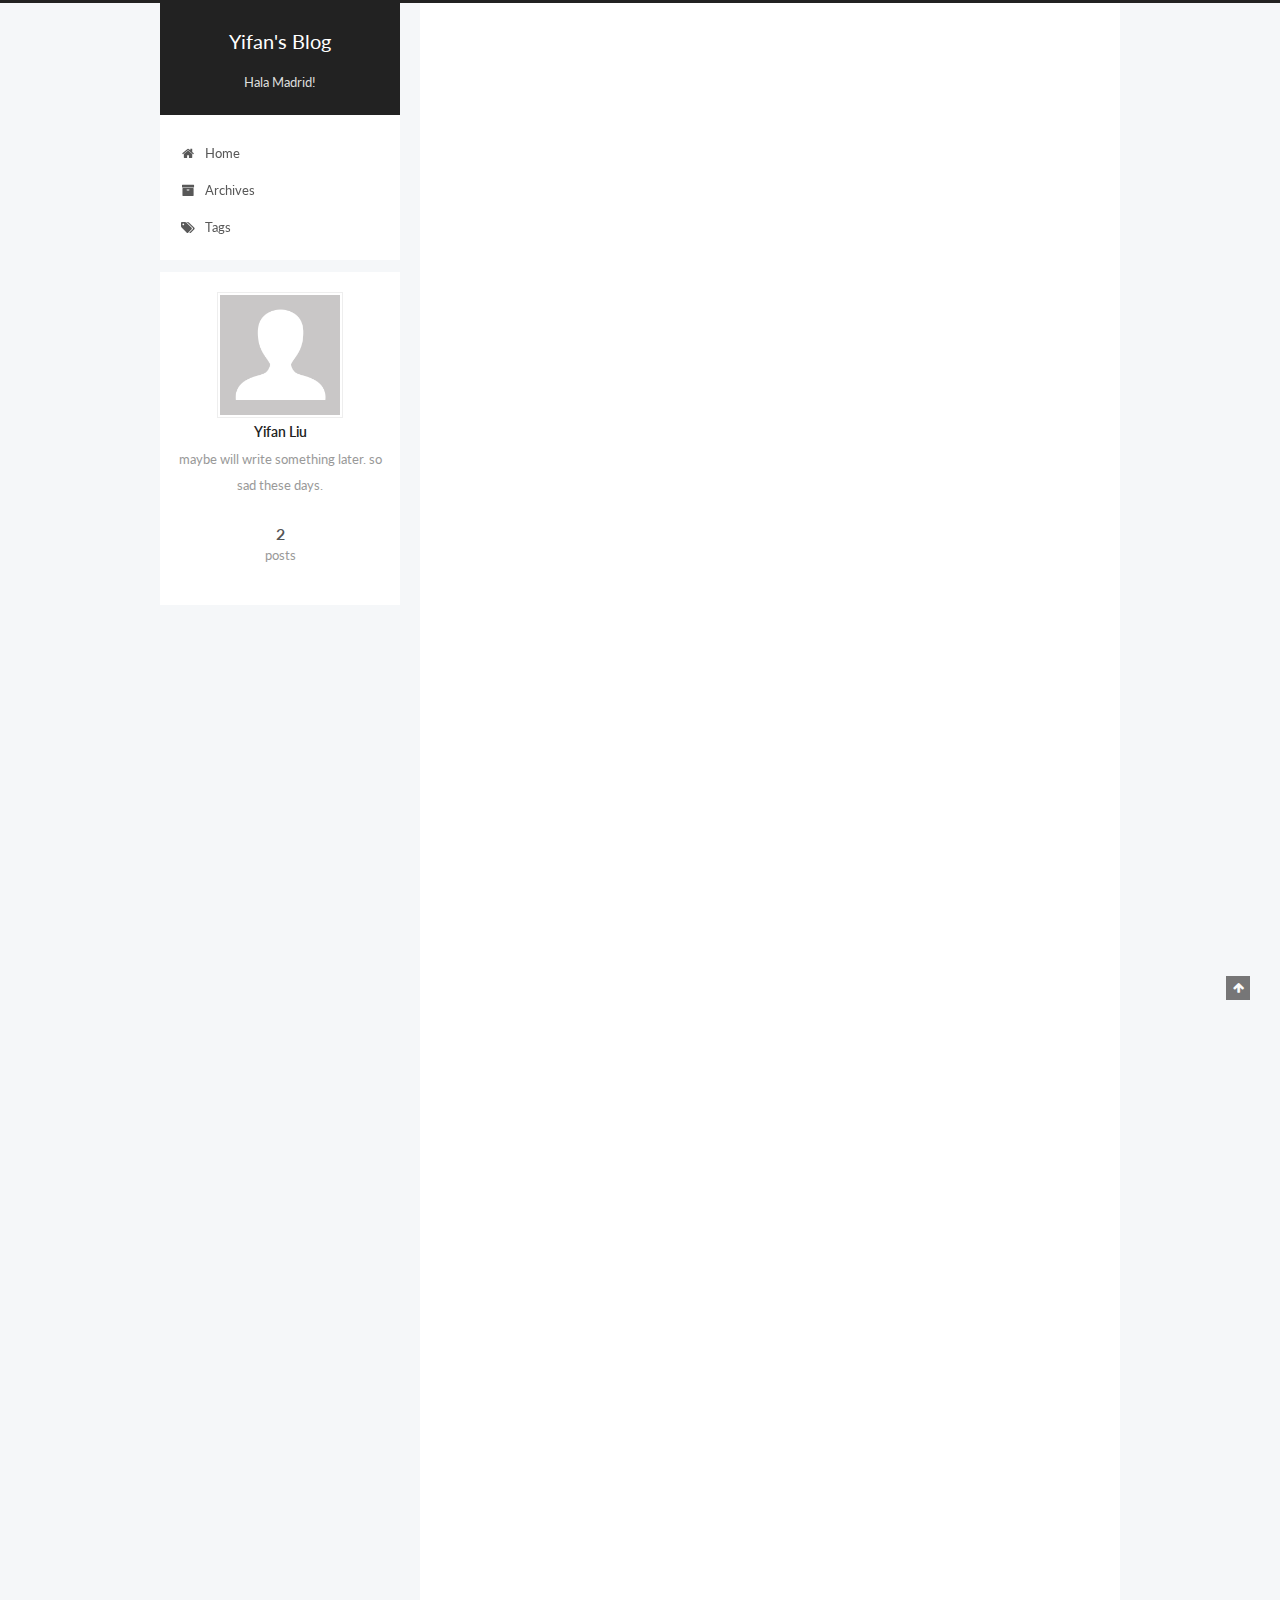
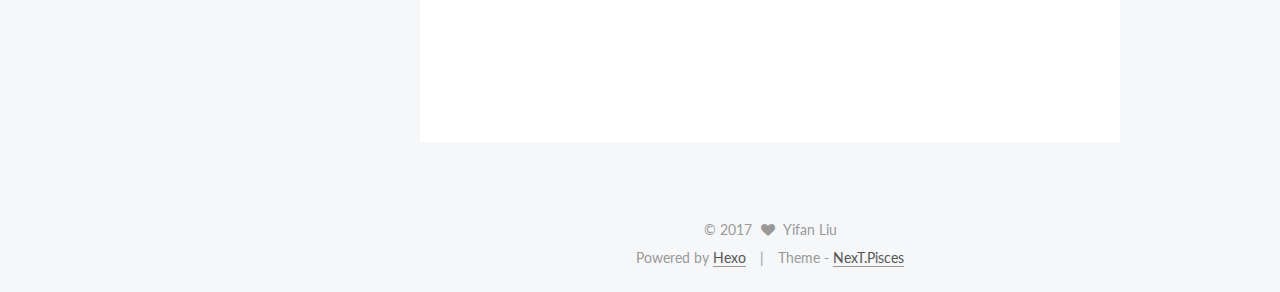
==== commit a4915624: "Site updated: 2017-05-18 12:34:08" ====
--- a/index.html
+++ b/index.html
@@ -1,825 +1,739 @@
-<!DOCTYPE html>
-<html lang="en">
-    <head>
-    <!--
-        © Material Theme
-        https://github.com/viosey/hexo-theme-material
-        Version: 1.3.4 -->
-
-    <!-- Title -->
-    
-    <title>
-        
-        Yifan&#39;s Blog
-    </title>
-
-    <!-- Meta & Info -->
-    <meta charset="utf-8">
-
-    <!-- dns prefetch -->
-    <meta http-equiv="x-dns-prefetch-control" content="on">
-    
-    
-    
-    
-    
-    
-
-    <meta http-equiv="X-UA-Compatible">
-    <meta name="viewport" content="width=device-width, initial-scale=1">
-    <meta name="theme-color" content="#0097A7">
-    <meta name="author" content="Yifan Liu">
-    <meta name="description" content="maybe will write something later. so sad these days.">
-    <meta name="keywords" content="null">
-
-    <!-- Favicons -->
-    <link rel="icon shortcut" type="image/ico" href="/img/favicon.png">
-    <link rel="icon" sizes="192x192" href="/img/favicon.png">
-    <link rel="apple-touch-icon" href="/img/favicon.png">
-
-    <!--iOS -->
-    <meta name="viewport" content="width=device-width, initial-scale=1, user-scalable=no">
-    <meta name="apple-mobile-web-app-title" content="Title">
-    <meta name="apple-mobile-web-app-capable" content="yes">
-    <meta name="apple-mobile-web-app-status-bar-style" content="black">
-    <meta name="HandheldFriendly" content="True">
-    <meta name="MobileOptimized" content="480">
-
-    <!-- Add to homescreen for Chrome on Android -->
-    <meta name="mobile-web-app-capable" content="yes">
-
-    <!-- Add to homescreen for Safari on iOS -->
-    <meta name="apple-mobile-web-app-capable" content="yes">
-    <meta name="apple-mobile-web-app-status-bar-style" content="black">
-    <meta name="apple-mobile-web-app-title" content="Yifan&#39;s Blog">
-
-    <!-- The Open Graph protocol -->
-    <meta property="og:url" content="https://halamourinho.github.io">
-    <meta property="og:type" content="blog">
-    <meta property="og:title" content="Yifan&#39;s Blog">
-    <meta property="og:description" content="maybe will write something later. so sad these days.">
-    
-
-    <!--[if lte IE 9]>
-        <link rel="stylesheet" href="/css/ie-blocker.css">
-
-        
-            <script src="/js/ie-blocker.en.js"></script>
-        
-    <![endif]-->
-
-    <!-- Import CSS & jQuery -->
-    
-        <link rel="stylesheet" href="/css/material.min.css">
-        <link rel="stylesheet" href="/css/style.min.css">
-        <!-- Config CSS -->
-
-
-<!-- Other Styles -->
-<style>
-  body, html {
-    font-family: Roboto, "Helvetica Neue", Helvetica, "PingFang SC", "Hiragino Sans GB", "Microsoft YaHei", "微软雅黑", Arial, sans-serif;
+<!doctype html>
+
+
+
+  
+
+
+<html class="theme-next pisces use-motion" lang="en">
+<head>
+  <meta charset="UTF-8"/>
+<meta http-equiv="X-UA-Compatible" content="IE=edge" />
+<meta name="viewport" content="width=device-width, initial-scale=1, maximum-scale=1"/>
+
+
+
+
+
+
+<meta http-equiv="Cache-Control" content="no-transform" />
+<meta http-equiv="Cache-Control" content="no-siteapp" />
+
+
+
+
+
+
+
+
+
+
+
+
+
+
+
+  
+  
+  <link href="/lib/fancybox/source/jquery.fancybox.css?v=2.1.5" rel="stylesheet" type="text/css" />
+
+
+
+
+  
+  
+  
+  
+
+  
+    
+    
+  
+
+  
+
+  
+
+  
+
+  
+
+  
+    
+    
+    <link href="//fonts.googleapis.com/css?family=Lato:300,300italic,400,400italic,700,700italic&subset=latin,latin-ext" rel="stylesheet" type="text/css">
+  
+
+
+
+
+
+
+<link href="/lib/font-awesome/css/font-awesome.min.css?v=4.6.2" rel="stylesheet" type="text/css" />
+
+<link href="/css/main.css?v=5.1.1" rel="stylesheet" type="text/css" />
+
+
+  <meta name="keywords" content="Hexo, NexT" />
+
+
+
+
+
+
+
+
+  <link rel="shortcut icon" type="image/x-icon" href="/favicon.ico?v=5.1.1" />
+
+
+
+
+
+
+<meta name="description" content="maybe will write something later. so sad these days.">
+<meta property="og:type" content="website">
+<meta property="og:title" content="Yifan&#39;s Blog">
+<meta property="og:url" content="https://halamourinho.github.io/index.html">
+<meta property="og:site_name" content="Yifan&#39;s Blog">
+<meta property="og:description" content="maybe will write something later. so sad these days.">
+<meta name="twitter:card" content="summary">
+<meta name="twitter:title" content="Yifan&#39;s Blog">
+<meta name="twitter:description" content="maybe will write something later. so sad these days.">
+
+
+
+<script type="text/javascript" id="hexo.configurations">
+  var NexT = window.NexT || {};
+  var CONFIG = {
+    root: '/',
+    scheme: 'Pisces',
+    sidebar: {"position":"left","display":"post","offset":12,"offset_float":0,"b2t":false,"scrollpercent":false},
+    fancybox: true,
+    motion: true,
+    duoshuo: {
+      userId: '0',
+      author: 'Author'
+    },
+    algolia: {
+      applicationID: '',
+      apiKey: '',
+      indexName: '',
+      hits: {"per_page":10},
+      labels: {"input_placeholder":"Search for Posts","hits_empty":"We didn't find any results for the search: ${query}","hits_stats":"${hits} results found in ${time} ms"}
+    }
+  };
+</script>
+
+
+
+  <link rel="canonical" href="https://halamourinho.github.io/"/>
+
+
+
+
+
+  <title>Yifan's Blog</title>
+</head>
+
+<body itemscope itemtype="http://schema.org/WebPage" lang="en">
+
+  
+
+
+
+
+
+
+
+
+
+
+
+
+
+
+  
+  
+    
+  
+
+  <div class="container sidebar-position-left 
+   page-home 
+ ">
+    <div class="headband"></div>
+
+    <header id="header" class="header" itemscope itemtype="http://schema.org/WPHeader">
+      <div class="header-inner"><div class="site-brand-wrapper">
+  <div class="site-meta ">
+    
+
+    <div class="custom-logo-site-title">
+      <a href="/"  class="brand" rel="start">
+        <span class="logo-line-before"><i></i></span>
+        <span class="site-title">Yifan's Blog</span>
+        <span class="logo-line-after"><i></i></span>
+      </a>
+    </div>
+      
+        <p class="site-subtitle">Hala Madrid!</p>
+      
+  </div>
+
+  <div class="site-nav-toggle">
+    <button>
+      <span class="btn-bar"></span>
+      <span class="btn-bar"></span>
+      <span class="btn-bar"></span>
+    </button>
+  </div>
+</div>
+
+<nav class="site-nav">
+  
+
+  
+    <ul id="menu" class="menu">
+      
+        
+        <li class="menu-item menu-item-home">
+          <a href="/" rel="section">
+            
+              <i class="menu-item-icon fa fa-fw fa-home"></i> <br />
+            
+            Home
+          </a>
+        </li>
+      
+        
+        <li class="menu-item menu-item-archives">
+          <a href="/archives" rel="section">
+            
+              <i class="menu-item-icon fa fa-fw fa-archive"></i> <br />
+            
+            Archives
+          </a>
+        </li>
+      
+        
+        <li class="menu-item menu-item-tags">
+          <a href="/tags" rel="section">
+            
+              <i class="menu-item-icon fa fa-fw fa-tags"></i> <br />
+            
+            Tags
+          </a>
+        </li>
+      
+
+      
+    </ul>
+  
+
+  
+</nav>
+
+
+
+ </div>
+    </header>
+
+    <main id="main" class="main">
+      <div class="main-inner">
+        <div class="content-wrap">
+          <div id="content" class="content">
+            
+  <section id="posts" class="posts-expand">
+    
+      
+
+  
+
+  
+  
+  
+
+  <article class="post post-type-normal " itemscope itemtype="http://schema.org/Article">
+    <link itemprop="mainEntityOfPage" href="https://halamourinho.github.io/2017/05/18/Hello-WSL/">
+
+    <span hidden itemprop="author" itemscope itemtype="http://schema.org/Person">
+      <meta itemprop="name" content="Yifan Liu">
+      <meta itemprop="description" content="">
+      <meta itemprop="image" content="/images/avatar.gif">
+    </span>
+
+    <span hidden itemprop="publisher" itemscope itemtype="http://schema.org/Organization">
+      <meta itemprop="name" content="Yifan's Blog">
+    </span>
+
+    
+      <header class="post-header">
+
+        
+        
+          <h1 class="post-title" itemprop="name headline">
+                
+                <a class="post-title-link" href="/2017/05/18/Hello-WSL/" itemprop="url">Hello WSL</a></h1>
+        
+
+        <div class="post-meta">
+          <span class="post-time">
+            
+              <span class="post-meta-item-icon">
+                <i class="fa fa-calendar-o"></i>
+              </span>
+              
+                <span class="post-meta-item-text">Posted on</span>
+              
+              <time title="Post created" itemprop="dateCreated datePublished" datetime="2017-05-18T11:00:08+08:00">
+                2017-05-18
+              </time>
+            
+
+            
+
+            
+          </span>
+
+          
+
+          
+            
+          
+
+          
+          
+
+          
+
+          
+
+          
+
+        </div>
+      </header>
+    
+
+    <div class="post-body" itemprop="articleBody">
+
+      
+      
+
+      
+        
+          
+            <p>最近在看<a href="http://www.ostep.org/" target="_blank" rel="external">Operating Systems: Three Easy Pieces</a>.<br>因为source code需要在UNIX系统下编译, 又不想去装VM, 就尝试了一下WSL, 感觉还是挺好用的.</p>
+<p><a href="https://msdn.microsoft.com/en-us/commandline/wsl/install_guide" target="_blank" rel="external">Installation Guide</a></p>
+<p>期间也是踩了几个坑:</p>
+<ol>
+<li>选中Develop Mode之后, 会有一个spinner “Searching for Develop Mode packages”, 一直没有结果. 其实不用管它</li>
+<li>Turn on windows feature巨慢无比. 在没完成的情况下我重启了一下机器,它竟然就好了.</li>
+<li>要用管理员权限运行VSCode, 才能在VSCode的terminal里面获得su权限. (据说<a href="https://github.com/goreliu/wsl-terminal" target="_blank" rel="external">WSL-terminal</a>比较好用)</li>
+</ol>
+<p><img src="/images/wsl.png" alt="wsl"></p>
+
+          
+        
+      
+    </div>
+
+    <div>
+      
+    </div>
+
+    <div>
+      
+    </div>
+
+    <div>
+      
+    </div>
+
+    <footer class="post-footer">
+      
+
+      
+
+      
+
+      
+      
+        <div class="post-eof"></div>
+      
+    </footer>
+  </article>
+
+
+    
+      
+
+  
+
+  
+  
+  
+
+  <article class="post post-type-normal " itemscope itemtype="http://schema.org/Article">
+    <link itemprop="mainEntityOfPage" href="https://halamourinho.github.io/2017/05/11/hello-world/">
+
+    <span hidden itemprop="author" itemscope itemtype="http://schema.org/Person">
+      <meta itemprop="name" content="Yifan Liu">
+      <meta itemprop="description" content="">
+      <meta itemprop="image" content="/images/avatar.gif">
+    </span>
+
+    <span hidden itemprop="publisher" itemscope itemtype="http://schema.org/Organization">
+      <meta itemprop="name" content="Yifan's Blog">
+    </span>
+
+    
+      <header class="post-header">
+
+        
+        
+          <h1 class="post-title" itemprop="name headline">
+                
+                <a class="post-title-link" href="/2017/05/11/hello-world/" itemprop="url">Hello World</a></h1>
+        
+
+        <div class="post-meta">
+          <span class="post-time">
+            
+              <span class="post-meta-item-icon">
+                <i class="fa fa-calendar-o"></i>
+              </span>
+              
+                <span class="post-meta-item-text">Posted on</span>
+              
+              <time title="Post created" itemprop="dateCreated datePublished" datetime="2017-05-11T15:45:36+08:00">
+                2017-05-11
+              </time>
+            
+
+            
+
+            
+          </span>
+
+          
+
+          
+            
+          
+
+          
+          
+
+          
+
+          
+
+          
+
+        </div>
+      </header>
+    
+
+    <div class="post-body" itemprop="articleBody">
+
+      
+      
+
+      
+        
+          
+            <p>Welcome to <a href="https://hexo.io/" target="_blank" rel="external">Hexo</a>! This is your very first post. Check <a href="https://hexo.io/docs/" target="_blank" rel="external">documentation</a> for more info. If you get any problems when using Hexo, you can find the answer in <a href="https://hexo.io/docs/troubleshooting.html" target="_blank" rel="external">troubleshooting</a> or you can ask me on <a href="https://github.com/hexojs/hexo/issues" target="_blank" rel="external">GitHub</a>.</p>
+<h2 id="Quick-Start"><a href="#Quick-Start" class="headerlink" title="Quick Start"></a>Quick Start</h2><h3 id="Create-a-new-post"><a href="#Create-a-new-post" class="headerlink" title="Create a new post"></a>Create a new post</h3><figure class="highlight bash"><table><tr><td class="gutter"><pre><div class="line">1</div></pre></td><td class="code"><pre><div class="line">$ hexo new <span class="string">"My New Post"</span></div></pre></td></tr></table></figure>
+<p>More info: <a href="https://hexo.io/docs/writing.html" target="_blank" rel="external">Writing</a></p>
+<h3 id="Run-server"><a href="#Run-server" class="headerlink" title="Run server"></a>Run server</h3><figure class="highlight bash"><table><tr><td class="gutter"><pre><div class="line">1</div></pre></td><td class="code"><pre><div class="line">$ hexo server</div></pre></td></tr></table></figure>
+<p>More info: <a href="https://hexo.io/docs/server.html" target="_blank" rel="external">Server</a></p>
+<h3 id="Generate-static-files"><a href="#Generate-static-files" class="headerlink" title="Generate static files"></a>Generate static files</h3><figure class="highlight bash"><table><tr><td class="gutter"><pre><div class="line">1</div></pre></td><td class="code"><pre><div class="line">$ hexo generate</div></pre></td></tr></table></figure>
+<p>More info: <a href="https://hexo.io/docs/generating.html" target="_blank" rel="external">Generating</a></p>
+<h3 id="Deploy-to-remote-sites"><a href="#Deploy-to-remote-sites" class="headerlink" title="Deploy to remote sites"></a>Deploy to remote sites</h3><figure class="highlight bash"><table><tr><td class="gutter"><pre><div class="line">1</div></pre></td><td class="code"><pre><div class="line">$ hexo deploy</div></pre></td></tr></table></figure>
+<p>More info: <a href="https://hexo.io/docs/deployment.html" target="_blank" rel="external">Deployment</a></p>
+
+          
+        
+      
+    </div>
+
+    <div>
+      
+    </div>
+
+    <div>
+      
+    </div>
+
+    <div>
+      
+    </div>
+
+    <footer class="post-footer">
+      
+
+      
+
+      
+
+      
+      
+        <div class="post-eof"></div>
+      
+    </footer>
+  </article>
+
+
+    
+  </section>
+
+  
+
+
+          </div>
+          
+
+
+          
+
+        </div>
+        
+          
+  
+  <div class="sidebar-toggle">
+    <div class="sidebar-toggle-line-wrap">
+      <span class="sidebar-toggle-line sidebar-toggle-line-first"></span>
+      <span class="sidebar-toggle-line sidebar-toggle-line-middle"></span>
+      <span class="sidebar-toggle-line sidebar-toggle-line-last"></span>
+    </div>
+  </div>
+
+  <aside id="sidebar" class="sidebar">
+    <div class="sidebar-inner">
+
+      
+
+      
+
+      <section class="site-overview sidebar-panel sidebar-panel-active">
+        <div class="site-author motion-element" itemprop="author" itemscope itemtype="http://schema.org/Person">
+          <img class="site-author-image" itemprop="image"
+               src="/images/avatar.gif"
+               alt="Yifan Liu" />
+          <p class="site-author-name" itemprop="name">Yifan Liu</p>
+           
+              <p class="site-description motion-element" itemprop="description">maybe will write something later. so sad these days.</p>
+          
+        </div>
+        <nav class="site-state motion-element">
+
+          
+            <div class="site-state-item site-state-posts">
+              <a href="/archives">
+                <span class="site-state-item-count">2</span>
+                <span class="site-state-item-name">posts</span>
+              </a>
+            </div>
+          
+
+          
+
+          
+
+        </nav>
+
+        
+
+        <div class="links-of-author motion-element">
+          
+        </div>
+
+        
+        
+
+        
+        
+
+        
+
+
+      </section>
+
+      
+
+      
+
+    </div>
+  </aside>
+
+
+        
+      </div>
+    </main>
+
+    <footer id="footer" class="footer">
+      <div class="footer-inner">
+        <div class="copyright" >
+  
+  &copy; 
+  <span itemprop="copyrightYear">2017</span>
+  <span class="with-love">
+    <i class="fa fa-heart"></i>
+  </span>
+  <span class="author" itemprop="copyrightHolder">Yifan Liu</span>
+</div>
+
+
+<div class="powered-by">
+  Powered by <a class="theme-link" href="https://hexo.io">Hexo</a>
+</div>
+
+<div class="theme-info">
+  Theme -
+  <a class="theme-link" href="https://github.com/iissnan/hexo-theme-next">
+    NexT.Pisces
+  </a>
+</div>
+
+
+        
+
+        
+      </div>
+    </footer>
+
+    
+      <div class="back-to-top">
+        <i class="fa fa-arrow-up"></i>
+        
+      </div>
+    
+
+  </div>
+
+  
+
+<script type="text/javascript">
+  if (Object.prototype.toString.call(window.Promise) !== '[object Function]') {
+    window.Promise = null;
   }
-
-  a {
-    color: #00838F;
-  }
-
-  .mdl-card__media,
-  #search-label,
-  #search-form-label:after,
-  #scheme-Paradox .hot_tags-count,
-  #scheme-Paradox .sidebar_archives-count,
-  #scheme-Paradox .sidebar-colored .sidebar-header,
-  #scheme-Paradox .sidebar-colored .sidebar-badge{
-    background-color: #0097A7 !important;
-  }
-
-  /* Sidebar User Drop Down Menu Text Color */
-  #scheme-Paradox .sidebar-colored .sidebar-nav>.dropdown>.dropdown-menu>li>a:hover,
-  #scheme-Paradox .sidebar-colored .sidebar-nav>.dropdown>.dropdown-menu>li>a:focus {
-    color: #0097A7 !important;
-  }
-
-  #post_entry-right-info,
-  .sidebar-colored .sidebar-nav li:hover > a,
-  .sidebar-colored .sidebar-nav li:hover > a i,
-  .sidebar-colored .sidebar-nav li > a:hover,
-  .sidebar-colored .sidebar-nav li > a:hover i,
-  .sidebar-colored .sidebar-nav li > a:focus i,
-  .sidebar-colored .sidebar-nav > .open > a,
-  .sidebar-colored .sidebar-nav > .open > a:hover,
-  .sidebar-colored .sidebar-nav > .open > a:focus,
-  #ds-reset #ds-ctx .ds-ctx-entry .ds-ctx-head a {
-    color: #0097A7 !important;
-  }
-
-  .toTop {
-    background: #757575 !important;
-  }
-
-  .material-layout .material-post>.material-nav,
-  .material-layout .material-index>.material-nav,
-  .material-nav a {
-    color: #757575;
-  }
-
-  #scheme-Paradox .MD-burger-layer {
-    background-color: #757575;
-  }
-
-  #scheme-Paradox #post-toc-trigger-btn {
-    color: #757575;
-  }
-
-  .post-toc a:hover {
-    color: #00838F;
-    text-decoration: underline;
-  }
-
-</style>
-
-
-<!-- Theme Background Related-->
-
-    <style>
-      body{
-        background-color: #F5F5F5;
-      }
-
-      /* blog_info bottom background */
-      #scheme-Paradox .material-layout .something-else .mdl-card__supporting-text{
-        background-color: #fff;
-      }
-    </style>
-
-
-
-
-<!-- Fade Effect -->
-
-    <style>
-      .fade {
-        transition: all 800ms linear;
-        -webkit-transform: translate3d(0,0,0);
-        -moz-transform: translate3d(0,0,0);
-        -ms-transform: translate3d(0,0,0);
-        -o-transform: translate3d(0,0,0);
-        transform: translate3d(0,0,0);
-        opacity: 1;
-      }
-
-      .fade.out{
-        opacity: 0;
-      }
-    </style>
-
-
-        <script src="/js/jquery.min.js"></script>
-        <script src="/js/queue.js"></script>
-    
-
-    <!-- UC Browser Compatible -->
-    <script>
-        var agent = navigator.userAgent.toLowerCase();
-        if(agent.indexOf('ucbrowser')>0) {
-            document.write("<link rel=\"stylesheet\" href=\"/css/uc.css\">");
-            alert('由于 UC 浏览器使用极旧的内核，而本网站使用了一些新的特性。\n为了您能更好的浏览，推荐使用 Chrome 或 Firefox 浏览器。');
-        }
-    </script>
-
-    
-
-    
-
-
-    <!-- Bing Background -->
-    
-
-    <!-- Custom Head -->
-    
-</head>
-
-
-    
-        <body id="scheme-Paradox" class="lazy">
-            <div class="material-layout  mdl-js-layout has-drawer is-upgraded">
-                
-
-                <!-- Main Container -->
-                <main class="material-layout__content" id="main">
-
-                    <!-- Top Anchor -->
-                    <div id="top"></div>
-
-                    
-                        <!-- Hamburger Button -->
-                        <button class="MD-burger-icon sidebar-toggle">
-                            <span class="MD-burger-layer"></span>
-                        </button>
-                    
-
-                    <!-- Index Module -->
-<div class="material-index mdl-grid">
-    
-        <!-- Paradox Header -->
-        <!-- Daily pic -->
-<div class="mdl-card mdl-shadow--2dp daily-pic mdl-cell mdl-cell--8-col index-top-block">
-
-    <!-- Pic & Slogan -->
-    <div class="mdl-card__media mdl-color-text--grey-50" style="background-image:url(/img/daily_pic.png)">
-        <p class="index-top-block-slogan"><a href="#">
-        
-            
-                Hi, nice to meet you
-            
-        
-        </a></p>
-    </div>
-
-    <!-- Avatar & Name -->
-    <div class="mdl-card__supporting-text meta mdl-color-text--grey-600">
-        <!-- Author Avatar -->
-        <div id="author-avatar">
-            <img src="/img/avatar.png" width="32px" height="32px" alt="avatar">
-        </div>
-        <div>
-            <strong>Yifan Liu</strong>
-        </div>
-    </div>
-</div>
-
-        <!-- Blog info -->
-<div class="mdl-card mdl-shadow--2dp something-else mdl-cell mdl-cell--8-col mdl-cell--4-col-desktop index-top-block">
-
-    <!-- Search -->
-    
-    <!-- Google -->
-    <div class="mdl-textfield mdl-js-textfield mdl-textfield--expandable" method="post" action="">
-        <label id="search-label" class="mdl-button mdl-js-ripple-effect mdl-js-button mdl-button--fab mdl-color--accent mdl-shadow--4dp" for="search">
-            <i class="material-icons mdl-color-text--white" role="presentation">search</i>
-        </label>
-
-        <form autocomplete="off" id="search-form" method="get" action="//google.com/search" accept-charset="UTF-8" class="mdl-textfield__expandable-holder" target="_blank">
-            <input class="mdl-textfield__input search-input" type="search" name="q" id="search" placeholder="">
-            <label id="search-form-label" class="mdl-textfield__label" for="search"></label>
-
-            <input type="hidden" name="sitesearch" value="https://halamourinho.github.io">
-        </form>
-    </div>
-
-
-
-
-
-
-
-    <!-- LOGO -->
-    <div class="something-else-logo mdl-color--white mdl-color-text--grey-600">
-        <a href="#">
-            <img src="/img/logo.png" alt="logo" />
-        </a>
-    </div>
-
-    <!-- Infomation -->
-    <div class="mdl-card__supporting-text meta meta--fill mdl-color-text--grey-600">
-        <!-- Blog Title -->
-        <div>
-            <strong>Yifan&#39;s Blog</strong>
-        </div>
-        <div class="section-spacer"></div>
-
-        <!-- Pages -->
-        <button id="show-pages-button" class="mdl-button mdl-js-button mdl-js-ripple-effect mdl-button--icon">
-            <i class="material-icons" role="presentation">view_carousel</i>
-            <span class="visuallyhidden">Pages</span>
-        </button>
-        <ul class="mdl-menu mdl-js-menu mdl-menu--bottom-right" for="show-pages-button">
-            
-        </ul>
-
-        <!-- Menu -->
-        <button id="menubtn" class="mdl-button mdl-js-button mdl-js-ripple-effect mdl-button--icon">
-            <i class="material-icons" role="presentation">more_vert</i>
-            <span class="visuallyhidden">show menu</span>
-        </button>
-        <ul class="mdl-menu mdl-js-menu mdl-menu--bottom-right" for="menubtn">
-            
-
-            
-
-            
-                <a class="index_share-link" href="http://service.weibo.com/share/share.php?appkey=&title=Yifan&#39;s Blog&url=https://halamourinho.github.io/&pic=&searchPic=false&style=simple" target="_blank">
-                    <li class="mdl-menu__item mdl-js-ripple-effect">
-                        Share to Weibo
-                    </li>
-                </a>
-            
-
-            
-                <a class="index_share-link" href="https://twitter.com/intent/tweet?text=Yifan&#39;s Blog&url=https://halamourinho.github.io/&via=Yifan Liu" target="_blank">
-                    <li class="mdl-menu__item mdl-js-ripple-effect">
-                        Share to Twitter
-                    </li>
-                </a>
-            
-
-            
-                <a class="index_share-link" href="https://www.facebook.com/sharer/sharer.php?u=https://halamourinho.github.io//index.html" target="_blank">
-                    <li class="mdl-menu__item mdl-js-ripple-effect">
-                        Share to Facebook
-                    </li>
-                </a>
-            
-
-            
-                <a class="index_share-link" href="https://plus.google.com/share?url=https://halamourinho.github.io/" target="_blank">
-                    <li class="mdl-menu__item mdl-js-ripple-effect">
-                        Share to Google+
-                    </li>
-                </a>
-            
-
-            
-
-            
-
-            
-        </ul>
-    </div>
-</div>
-
-    
-    <div class="locate-thumbnail-symbol"></div>
-
-    <!-- Pin on top -->
-    
-
-    <!-- Normal Post -->
-    
-        
-            
-                <!-- Paradox Thumbnail -->
-                <div class="post_entry-module mdl-card mdl-shadow--2dp mdl-cell mdl-cell--12-col fade out">
-    <!-- Post Thumbnail -->
-    
-        
-            <!-- Random Thumbnail -->
-            <div class="post_thumbnail-random mdl-card__media mdl-color-text--grey-50">
-        
-    
-
-        <!-- Post Title -->
-        <p class="article-headline-p"><a href="/2017/05/18/Hello-WSL/">Hello WSL</a></p>
-    </div>
-
-    <!-- Post Excerpt -->
-    <div class="mdl-color-text--grey-600 mdl-card__supporting-text post_entry-content">
-        
-            最近在看Operati...
-        
-        &nbsp;&nbsp;&nbsp;
-        <span>
-            <a href="/2017/05/18/Hello-WSL/" target="_self">Continue Reading</a>
-        </span>
-    </div>
-    <!-- Post_entry Info-->
-    <div id="post_entry-info">
-        <div id="post_entry-left-info" class="mdl-card__supporting-text meta mdl-color-text--grey-600 ">
-            <!-- Author Avatar -->
-            <div id="author-avatar">
-                <img src="/img/avatar.png" width="44px" height="44px" alt="Yifan Liu's avatar">
-            </div>
-            <div>
-                <strong>Yifan Liu</strong>
-                <span>May 18, 2017</span>
-            </div>
-        </div>
-        <div id="post_entry-right-info">
-            <!-- Category -->
-            <span class="post_entry-category">
-                
-            </span>
-
-            
-
-            
-
-            <!-- Post Views -->
-            <span class="post_entry-views">
-            </span>
-        </div>
-    </div>
-</div>
-
-            
-            
-        
-    
-        
-            
-                <!-- Paradox Thumbnail -->
-                <div class="post_entry-module mdl-card mdl-shadow--2dp mdl-cell mdl-cell--12-col fade out">
-    <!-- Post Thumbnail -->
-    
-        
-            <!-- Random Thumbnail -->
-            <div class="post_thumbnail-random mdl-card__media mdl-color-text--grey-50">
-        
-    
-
-        <!-- Post Title -->
-        <p class="article-headline-p"><a href="/2017/05/11/hello-world/">Hello World</a></p>
-    </div>
-
-    <!-- Post Excerpt -->
-    <div class="mdl-color-text--grey-600 mdl-card__supporting-text post_entry-content">
-        
-            Welcome to Hexo
-        
-        &nbsp;&nbsp;&nbsp;
-        <span>
-            <a href="/2017/05/11/hello-world/" target="_self">Continue Reading</a>
-        </span>
-    </div>
-    <!-- Post_entry Info-->
-    <div id="post_entry-info">
-        <div id="post_entry-left-info" class="mdl-card__supporting-text meta mdl-color-text--grey-600 ">
-            <!-- Author Avatar -->
-            <div id="author-avatar">
-                <img src="/img/avatar.png" width="44px" height="44px" alt="Yifan Liu's avatar">
-            </div>
-            <div>
-                <strong>Yifan Liu</strong>
-                <span>May 11, 2017</span>
-            </div>
-        </div>
-        <div id="post_entry-right-info">
-            <!-- Category -->
-            <span class="post_entry-category">
-                
-            </span>
-
-            
-
-            
-
-            <!-- Post Views -->
-            <span class="post_entry-views">
-            </span>
-        </div>
-    </div>
-</div>
-
-            
-            
-        
-    
-
-    
-
-    
-        <script>
-    var randomNum;
-
-    var locatePost = $('.locate-thumbnail-symbol').next();
-    for(var i = 0; i < 10; i++) {
-        randomNum = Math.floor(Math.random() * 19 + 1);
-
-        locatePost.children('.post_thumbnail-random').attr('id', 'random_thumbnail-'+randomNum);
-        locatePost.children('.post_thumbnail-random').attr('data-original', '/img/random/material-' + randomNum + '.png');
-    $('.post_thumbnail-random').addClass('lazy');
-
-        locatePost = locatePost.next();
-    }
 </script>
 
-    
-</div>
-
-
-                    
-                        <!-- Overlay For Active Sidebar -->
-<div class="sidebar-overlay"></div>
-
-<!-- Material sidebar -->
-<aside id="sidebar" class="sidebar sidebar-colored sidebar-fixed-left" role="navigation">
-    <div id="sidebar-main">
-        <!-- Sidebar Header -->
-        <div class="sidebar-header header-cover" style="background-image: url(/img/sidebar_header.png);">
-    <!-- Top bar -->
-    <div class="top-bar"></div>
-
-    <!-- Sidebar toggle button -->
-    <button type="button" class="sidebar-toggle mdl-button mdl-js-button mdl-js-ripple-effect mdl-button--icon" style="display: initial;" data-upgraded=",MaterialButton,MaterialRipple">
-        <i class="material-icons">clear_all</i>
-        <span class="mdl-button__ripple-container">
-            <span class="mdl-ripple">
-            </span>
-        </span>
-    </button>
-
-    <!-- Sidebar Avatar -->
-    <div class="sidebar-image">
-        <img src="/img/avatar.png" alt="Yifan Liu's avatar">
-    </div>
-
-    <!-- Sidebar Email -->
-    <a data-toggle="dropdown" class="sidebar-brand" href="#settings-dropdown">
-        youremail@email.com
-        <b class="caret"></b>
-    </a>
-</div>
-
-
-        <!-- Sidebar Navigation  -->
-        <ul class="nav sidebar-nav">
-    <!-- User dropdown  -->
-    <li class="dropdown">
-        <ul id="settings-dropdown" class="dropdown-menu">
-            
-                <li>
-                    <a href="#" target="_blank" title="Email Me">
-                        
-                            <i class="material-icons sidebar-material-icons sidebar-indent-left1pc-element">email</i>
-                        
-                        Email Me
-                    </a>
-                </li>
-            
-        </ul>
-    </li>
-
-    <!-- Homepage -->
-    
-        <li id="sidebar-first-li">
-            <a href="/" target="_self">
-                
-                    <i class="material-icons sidebar-material-icons">home</i>
-                
-                Home
-            </a>
-        </li>
-        
-    
-
-    <!-- Archives  -->
-    
-        <li class="dropdown">
-            <a href="#" class="ripple-effect dropdown-toggle" data-toggle="dropdown">
-                
-                    <i class="material-icons sidebar-material-icons">inbox</i>
-                
-                    Archives
-                <b class="caret"></b>
-            </a>
-            <ul class="dropdown-menu">
-            <li>
-                <a class="sidebar_archives-link" href="/archives/2017/05/">May 2017<span class="sidebar_archives-count">2</span></a>
-            </ul>
-        </li>
-        
-    
-
-    <!-- Categories  -->
-    
-
-    <!-- Pages  -->
-    
-
-    <!-- Article Number  -->
-    
-</ul>
-
-
-        <!-- Sidebar Footer -->
-        <!--
-I'm glad you use this theme, the development is no so easy, I hope you can keep the copyright, I will thank you so much.
-If you still want to delete the copyrights, could you still retain the first one? Which namely "Theme Material"
-It will not impact the appearance and can give developers a lot of support :)
-
-很高兴您使用并喜欢该主题，开发不易 十分谢谢与希望您可以保留一下版权声明。
-如果您仍然想删除的话 能否只保留第一项呢？即 "Theme Material"
-它不会影响美观并可以给开发者很大的支持和动力。 :)
--->
-
-<!-- Sidebar Divider -->
-
-    <div class="sidebar-divider"></div>
-
-
-<!-- Theme Material -->
-
-    <a href="https://github.com/viosey/hexo-theme-material"  class="sidebar-footer-text-a" target="_blank">
-        <div class="sidebar-text mdl-button mdl-js-button mdl-js-ripple-effect sidebar-footer-text-div" data-upgraded=",MaterialButton,MaterialRipple">
-            Theme - Material
-            <span class="sidebar-badge badge-circle">i</span>
-        </div>
-    </a>
-
-
-<!-- Help & Support -->
-<!--
-
--->
-
-<!-- Feedback -->
-<!--
-
--->
-
-<!-- About Theme -->
-<!--
-
--->
-
-    </div>
-
-    <!-- Sidebar Image -->
-    
-
-</aside>
-
-                    
-
-                    
-                        <!-- Footer Top Button -->
-                        <div class="toTop-wrap">
-    <a href="#top" class="toTop">
-        <i class="material-icons footer_top-i">expand_less</i>
-    </a>
-</div>
-
-                    
-
-                    <!--Footer-->
-<footer class="mdl-mini-footer" id="bottom">
-    
-        <!-- Paradox Footer Left Section -->
-        <div class="mdl-mini-footer--left-section sns-list">
-    <!-- Twitter -->
-    
-        <a href="https://twitter.com/twitter" target="_blank">
-            <button class="mdl-mini-footer--social-btn social-btn" style="background-image: url(/img/footer/footer_ico-twitter.svg);">
-                <span class="visuallyhidden">Twitter</span>
-            </button><!--
-     --></a>
-    
-
-    <!-- Facebook -->
-    
-        <a href="https://www.facebook.com/facebook" target="_blank">
-            <button class="mdl-mini-footer--social-btn social-btn" style="background-image: url(/img/footer/footer_ico-facebook.svg);">
-                <span class="visuallyhidden">Facebook</span>
-            </button><!--
-     --></a>
-    
-
-    <!-- Google + -->
-    
-        <a href="https://www.google.com/" target="_blank">
-            <button class="mdl-mini-footer--social-btn social-btn" style="background-image: url(/img/footer/footer_ico-gplus.svg);">
-                <span class="visuallyhidden">Google Plus</span>
-            </button><!--
-     --></a>
-    
-
-    <!-- Weibo -->
-    
-
-    <!-- Instagram -->
-    
-
-    <!-- Tumblr -->
-    
-
-    <!-- Github -->
-    
-
-    <!-- LinkedIn -->
-    
-
-    <!-- Zhihu -->
-    
-
-    <!-- Bilibili -->
-    
-
-    <!-- Telegram -->
-    
-</div>
-
-
-        <!--Copyright-->
-        <div id="copyright">
-            Copyright&nbsp;©&nbsp;
-            <script type="text/javascript">
-                var fd = new Date();
-                document.write(fd.getFullYear());
-            </script>
-            &nbsp;Yifan's Blog
-        </div>
-
-        <!-- Paradox Footer Right Section -->
-
-        <!--
-        I am glad you use this theme, the development is no so easy, I hope you can keep the copyright.
-        It will not impact the appearance and can give developers a lot of support :)
-
-        很高兴您使用该主题，开发不易，希望您可以保留一下版权声明。
-        它不会影响美观并可以给开发者很大的支持。 :)
-        -->
-
-        <div class="mdl-mini-footer--right-section">
-            <div>
-                <div class="footer-develop-div">Powered by <a href="https://hexo.io" target="_blank" class="footer-develop-a">Hexo</a></div>
-                <div class="footer-develop-div">Theme - <a href="https://github.com/viosey/hexo-theme-material" target="_blank" class="footer-develop-a">Material</a></div>
-            </div>
-        </div>
-    
-</footer>
-
-
-                    <!-- Import File -->
-
-    <script src="/js/lazyload.min.js"></script>
-    <script src="/js/js.min.js"></script>
-
-
-
-    <script src="/js/nprogress.js"></script>
-
-
-<script type="text/javascript">
-    NProgress.configure({
-        showSpinner: true
-    });
-    NProgress.start();
-    $('#nprogress .bar').css({
-        'background': '#29d'
-    });
-    $('#nprogress .peg').css({
-        'box-shadow': '0 0 10px #29d, 0 0 15px #29d'
-    });
-    $('#nprogress .spinner-icon').css({
-        'border-top-color': '#29d',
-        'border-left-color': '#29d'
-    });
-    setTimeout(function() {
-        NProgress.done();
-        $('.fade').removeClass('out');
-    }, 800);
-</script>
-
-
-
-
-
-
-
-
-
-
-
-
-
-
-    
-    <!-- Swiftye -->
-    
-
-    <!-- Local Search-->
-    
-
-
-<!-- Window Load-->
-<script>
-    $(window).load(function() {
-        // Post_Toc parent position fixed
-        $('.post-toc-wrap').parent('.mdl-menu__container').css('position', 'fixed');
-    });
-</script>
-
-<!-- MathJax Load-->
-
-<script>
-    <!-- Offer LazyLoad -->
-    queue.offer(function(){
-        $('.lazy').lazyload({
-            effect : 'show'
-        });
-    });
-
-    <!-- Start Queue -->
-    $(document).ready(function(){
-        setInterval(function(){
-            queue.execNext();
-        },200);
-    });
-</script>
-
-                </main>
-            </div>
-        </body>
-    
+
+
+
+
+
+
+
+
+  
+
+
+
+
+
+
+
+
+
+
+
+
+  
+  <script type="text/javascript" src="/lib/jquery/index.js?v=2.1.3"></script>
+
+  
+  <script type="text/javascript" src="/lib/fastclick/lib/fastclick.min.js?v=1.0.6"></script>
+
+  
+  <script type="text/javascript" src="/lib/jquery_lazyload/jquery.lazyload.js?v=1.9.7"></script>
+
+  
+  <script type="text/javascript" src="/lib/velocity/velocity.min.js?v=1.2.1"></script>
+
+  
+  <script type="text/javascript" src="/lib/velocity/velocity.ui.min.js?v=1.2.1"></script>
+
+  
+  <script type="text/javascript" src="/lib/fancybox/source/jquery.fancybox.pack.js?v=2.1.5"></script>
+
+
+  
+
+
+  <script type="text/javascript" src="/js/src/utils.js?v=5.1.1"></script>
+
+  <script type="text/javascript" src="/js/src/motion.js?v=5.1.1"></script>
+
+
+
+  
+  
+
+
+  <script type="text/javascript" src="/js/src/affix.js?v=5.1.1"></script>
+
+  <script type="text/javascript" src="/js/src/schemes/pisces.js?v=5.1.1"></script>
+
+
+
+  
+
+  
+
+
+  <script type="text/javascript" src="/js/src/bootstrap.js?v=5.1.1"></script>
+
+
+
+  
+
+
+  
+
+
+
+
+	
+
+
+
+
+
+  
+
+
+
+
+
+  
+
+
+
+
+
+  
+
+
+
+
+
+
+  
+
+
+
+
+
+  
+
+  
+
+  
+
+  
+
+  
+
+</body>
 </html>
--- a/css/main.css
+++ b/css/main.css
@@ -0,0 +1,2872 @@
+/* normalize.css v3.0.2 | MIT License | git.io/normalize */
+html {
+  font-family: sans-serif; /* 1 */
+  -ms-text-size-adjust: 100%; /* 2 */
+  -webkit-text-size-adjust: 100%; /* 2 */
+}
+body {
+  margin: 0;
+}
+article,
+aside,
+details,
+figcaption,
+figure,
+footer,
+header,
+hgroup,
+main,
+menu,
+nav,
+section,
+summary {
+  display: block;
+}
+audio,
+canvas,
+progress,
+video {
+  display: inline-block; /* 1 */
+  vertical-align: baseline; /* 2 */
+}
+audio:not([controls]) {
+  display: none;
+  height: 0;
+}
+[hidden],
+template {
+  display: none;
+}
+a {
+  background-color: transparent;
+}
+a:active,
+a:hover {
+  outline: 0;
+}
+abbr[title] {
+  border-bottom: 1px dotted;
+}
+b,
+strong {
+  font-weight: bold;
+}
+dfn {
+  font-style: italic;
+}
+h1 {
+  font-size: 2em;
+  margin: 0.67em 0;
+}
+mark {
+  background: #ff0;
+  color: #000;
+}
+small {
+  font-size: 80%;
+}
+sub,
+sup {
+  font-size: 75%;
+  line-height: 0;
+  position: relative;
+  vertical-align: baseline;
+}
+sup {
+  top: -0.5em;
+}
+sub {
+  bottom: -0.25em;
+}
+img {
+  border: 0;
+}
+svg:not(:root) {
+  overflow: hidden;
+}
+figure {
+  margin: 1em 40px;
+}
+hr {
+  -moz-box-sizing: content-box;
+  box-sizing: content-box;
+  height: 0;
+}
+pre {
+  overflow: auto;
+}
+code,
+kbd,
+pre,
+samp {
+  font-family: monospace, monospace;
+  font-size: 1em;
+}
+button,
+input,
+optgroup,
+select,
+textarea {
+  color: inherit; /* 1 */
+  font: inherit; /* 2 */
+  margin: 0; /* 3 */
+}
+button {
+  overflow: visible;
+}
+button,
+select {
+  text-transform: none;
+}
+button,
+html input[type="button"],
+input[type="reset"],
+input[type="submit"] {
+  -webkit-appearance: button; /* 2 */
+  cursor: pointer; /* 3 */
+}
+button[disabled],
+html input[disabled] {
+  cursor: default;
+}
+button::-moz-focus-inner,
+input::-moz-focus-inner {
+  border: 0;
+  padding: 0;
+}
+input {
+  line-height: normal;
+}
+input[type="checkbox"],
+input[type="radio"] {
+  box-sizing: border-box; /* 1 */
+  padding: 0; /* 2 */
+}
+input[type="number"]::-webkit-inner-spin-button,
+input[type="number"]::-webkit-outer-spin-button {
+  height: auto;
+}
+input[type="search"] {
+  -webkit-appearance: textfield; /* 1 */
+  -moz-box-sizing: content-box;
+  -webkit-box-sizing: content-box; /* 2 */
+  box-sizing: content-box;
+}
+input[type="search"]::-webkit-search-cancel-button,
+input[type="search"]::-webkit-search-decoration {
+  -webkit-appearance: none;
+}
+fieldset {
+  border: 1px solid #c0c0c0;
+  margin: 0 2px;
+  padding: 0.35em 0.625em 0.75em;
+}
+legend {
+  border: 0; /* 1 */
+  padding: 0; /* 2 */
+}
+textarea {
+  overflow: auto;
+}
+optgroup {
+  font-weight: bold;
+}
+table {
+  border-collapse: collapse;
+  border-spacing: 0;
+}
+td,
+th {
+  padding: 0;
+}
+::selection {
+  background: #262a30;
+  color: #fff;
+}
+body {
+  position: relative;
+  font-family: 'Lato', "PingFang SC", "Microsoft YaHei", sans-serif;
+  font-size: 14px;
+  line-height: 2;
+  color: #555;
+  background: #f5f7f9;
+}
+@media (max-width: 767px) {
+  body {
+    padding-right: 0 !important;
+  }
+}
+@media (min-width: 768px) and (max-width: 991px) {
+  body {
+    padding-right: 0 !important;
+  }
+}
+@media (min-width: 1600px) {
+  body {
+    font-size: 16px;
+  }
+}
+h1,
+h2,
+h3,
+h4,
+h5,
+h6 {
+  margin: 0;
+  padding: 0;
+  font-weight: bold;
+  line-height: 1.5;
+  font-family: 'Lato', "PingFang SC", "Microsoft YaHei", sans-serif;
+}
+h2,
+h3,
+h4,
+h5,
+h6 {
+  margin: 20px 0 15px;
+}
+h1 {
+  font-size: 22px;
+}
+@media (max-width: 767px) {
+  h1 {
+    font-size: 18px;
+  }
+}
+h2 {
+  font-size: 20px;
+}
+@media (max-width: 767px) {
+  h2 {
+    font-size: 16px;
+  }
+}
+h3 {
+  font-size: 18px;
+}
+@media (max-width: 767px) {
+  h3 {
+    font-size: 14px;
+  }
+}
+h4 {
+  font-size: 16px;
+}
+@media (max-width: 767px) {
+  h4 {
+    font-size: 12px;
+  }
+}
+h5 {
+  font-size: 14px;
+}
+@media (max-width: 767px) {
+  h5 {
+    font-size: 10px;
+  }
+}
+h6 {
+  font-size: 12px;
+}
+@media (max-width: 767px) {
+  h6 {
+    font-size: 8px;
+  }
+}
+p {
+  margin: 0 0 25px 0;
+}
+a {
+  color: #555;
+  text-decoration: none;
+  border-bottom: 1px solid #999;
+  word-wrap: break-word;
+}
+a:hover {
+  color: #222;
+  border-bottom-color: #222;
+}
+blockquote {
+  margin: 0;
+  padding: 0;
+}
+img {
+  display: block;
+  margin: auto;
+  max-width: 100%;
+  height: auto;
+}
+hr {
+  margin: 40px 0;
+  height: 3px;
+  border: none;
+  background-color: #ddd;
+  background-image: repeating-linear-gradient(-45deg, #fff, #fff 4px, transparent 4px, transparent 8px);
+}
+blockquote {
+  padding: 0 15px;
+  color: #666;
+  border-left: 4px solid #ddd;
+}
+blockquote cite::before {
+  content: "-";
+  padding: 0 5px;
+}
+dt {
+  font-weight: 700;
+}
+dd {
+  margin: 0;
+  padding: 0;
+}
+.text-left {
+  text-align: left;
+}
+.text-center {
+  text-align: center;
+}
+.text-right {
+  text-align: right;
+}
+.text-justify {
+  text-align: justify;
+}
+.text-nowrap {
+  white-space: nowrap;
+}
+.text-lowercase {
+  text-transform: lowercase;
+}
+.text-uppercase {
+  text-transform: uppercase;
+}
+.text-capitalize {
+  text-transform: capitalize;
+}
+.center-block {
+  display: block;
+  margin-left: auto;
+  margin-right: auto;
+}
+.clearfix:before,
+.clearfix:after {
+  content: " ";
+  display: table;
+}
+.clearfix:after {
+  clear: both;
+}
+.pullquote {
+  width: 45%;
+}
+.pullquote.left {
+  float: left;
+  margin-left: 5px;
+  margin-right: 10px;
+}
+.pullquote.right {
+  float: right;
+  margin-left: 10px;
+  margin-right: 5px;
+}
+.affix.affix.affix {
+  position: fixed;
+}
+.translation {
+  margin-top: -20px;
+  font-size: 14px;
+  color: #999;
+}
+.scrollbar-measure {
+  width: 100px;
+  height: 100px;
+  overflow: scroll;
+  position: absolute;
+  top: -9999px;
+}
+.use-motion .motion-element {
+  opacity: 0;
+}
+table {
+  margin: 20px 0;
+  width: 100%;
+  border-collapse: collapse;
+  border-spacing: 0;
+  border: 1px solid #ddd;
+  font-size: 14px;
+  table-layout: fixed;
+  word-wrap: break-all;
+}
+table>tbody>tr:nth-of-type(odd) {
+  background-color: #f9f9f9;
+}
+table>tbody>tr:hover {
+  background-color: #f5f5f5;
+}
+caption,
+th,
+td {
+  padding: 8px;
+  text-align: left;
+  vertical-align: middle;
+  font-weight: normal;
+}
+th,
+td {
+  border-bottom: 3px solid #ddd;
+  border-right: 1px solid #eee;
+}
+th {
+  padding-bottom: 10px;
+  font-weight: 700;
+}
+td {
+  border-bottom-width: 1px;
+}
+html,
+body {
+  height: 100%;
+}
+.container {
+  position: relative;
+  min-height: 100%;
+}
+.header-inner {
+  margin: 0 auto;
+  padding: 100px 0 70px;
+  width: 700px;
+}
+@media (min-width: 1600px) {
+  .container .header-inner {
+    width: 900px;
+  }
+}
+.main {
+  padding-bottom: 150px;
+}
+.main-inner {
+  margin: 0 auto;
+  width: 700px;
+}
+@media (min-width: 1600px) {
+  .container .main-inner {
+    width: 900px;
+  }
+}
+.footer {
+  position: absolute;
+  left: 0;
+  bottom: 0;
+  width: 100%;
+  min-height: 50px;
+}
+.footer-inner {
+  box-sizing: border-box;
+  margin: 20px auto;
+  width: 700px;
+}
+@media (min-width: 1600px) {
+  .container .footer-inner {
+    width: 900px;
+  }
+}
+pre,
+.highlight {
+  overflow: auto;
+  margin: 20px 0;
+  padding: 0;
+  font-size: 13px;
+  color: #4d4d4c;
+  background: #f7f7f7;
+  line-height: 1.6;
+}
+pre,
+code {
+  font-family: consolas, Menlo, "PingFang SC", "Microsoft YaHei", monospace;
+}
+code {
+  padding: 2px 4px;
+  word-wrap: break-word;
+  color: #555;
+  background: #eee;
+  border-radius: 3px;
+  font-size: 13px;
+}
+pre code {
+  padding: 0;
+  color: #4d4d4c;
+  background: none;
+  text-shadow: none;
+}
+.highlight {
+  border-radius: 1px;
+}
+.highlight pre {
+  border: none;
+  margin: 0;
+  padding: 10px 0;
+}
+.highlight table {
+  margin: 0;
+  width: auto;
+  border: none;
+}
+.highlight td {
+  border: none;
+  padding: 0;
+}
+.highlight figcaption {
+  font-size: 1em;
+  color: #4d4d4c;
+  line-height: 1em;
+  margin-bottom: 1em;
+}
+.highlight figcaption:before,
+.highlight figcaption:after {
+  content: " ";
+  display: table;
+}
+.highlight figcaption:after {
+  clear: both;
+}
+.highlight figcaption a {
+  float: right;
+  color: #4d4d4c;
+}
+.highlight figcaption a:hover {
+  border-bottom-color: #4d4d4c;
+}
+.highlight .gutter pre {
+  padding-left: 10px;
+  padding-right: 10px;
+  color: #869194;
+  text-align: right;
+  background-color: #eff2f3;
+}
+.highlight .code pre {
+  width: 100%;
+  padding-left: 10px;
+  padding-right: 10px;
+  background-color: #f7f7f7;
+}
+.highlight .line {
+  height: 20px;
+}
+.gutter {
+  -webkit-user-select: none;
+  -moz-user-select: none;
+  -ms-user-select: none;
+  user-select: none;
+}
+.gist table {
+  width: auto;
+}
+.gist table td {
+  border: none;
+}
+pre .deletion {
+  background: #fdd;
+}
+pre .addition {
+  background: #dfd;
+}
+pre .meta {
+  color: #8959a8;
+}
+pre .comment {
+  color: #8e908c;
+}
+pre .variable,
+pre .attribute,
+pre .tag,
+pre .regexp,
+pre .ruby .constant,
+pre .xml .tag .title,
+pre .xml .pi,
+pre .xml .doctype,
+pre .html .doctype,
+pre .css .id,
+pre .css .class,
+pre .css .pseudo {
+  color: #c82829;
+}
+pre .number,
+pre .preprocessor,
+pre .built_in,
+pre .literal,
+pre .params,
+pre .constant,
+pre .command {
+  color: #f5871f;
+}
+pre .ruby .class .title,
+pre .css .rules .attribute,
+pre .string,
+pre .value,
+pre .inheritance,
+pre .header,
+pre .ruby .symbol,
+pre .xml .cdata,
+pre .special,
+pre .number,
+pre .formula {
+  color: #718c00;
+}
+pre .title,
+pre .css .hexcolor {
+  color: #3e999f;
+}
+pre .function,
+pre .python .decorator,
+pre .python .title,
+pre .ruby .function .title,
+pre .ruby .title .keyword,
+pre .perl .sub,
+pre .javascript .title,
+pre .coffeescript .title {
+  color: #4271ae;
+}
+pre .keyword,
+pre .javascript .function {
+  color: #8959a8;
+}
+.full-image.full-image.full-image {
+  border: none;
+  max-width: 100%;
+  width: auto;
+  margin: 20px auto;
+}
+@media (min-width: 992px) {
+  .full-image.full-image.full-image {
+    max-width: none;
+    width: 118%;
+    margin: 0 -9%;
+  }
+}
+.blockquote-center,
+.page-home .post-type-quote blockquote,
+.page-post-detail .post-type-quote blockquote {
+  position: relative;
+  margin: 40px 0;
+  padding: 0;
+  border-left: none;
+  text-align: center;
+}
+.blockquote-center::before,
+.page-home .post-type-quote blockquote::before,
+.page-post-detail .post-type-quote blockquote::before,
+.blockquote-center::after,
+.page-home .post-type-quote blockquote::after,
+.page-post-detail .post-type-quote blockquote::after {
+  position: absolute;
+  content: ' ';
+  display: block;
+  width: 100%;
+  height: 24px;
+  opacity: 0.2;
+  background-repeat: no-repeat;
+  background-position: 0 -6px;
+  background-size: 22px 22px;
+}
+.blockquote-center::before,
+.page-home .post-type-quote blockquote::before,
+.page-post-detail .post-type-quote blockquote::before {
+  top: -20px;
+  background-image: url("../images/quote-l.svg");
+  border-top: 1px solid #ccc;
+}
+.blockquote-center::after,
+.page-home .post-type-quote blockquote::after,
+.page-post-detail .post-type-quote blockquote::after {
+  bottom: -20px;
+  background-image: url("../images/quote-r.svg");
+  border-bottom: 1px solid #ccc;
+  background-position: 100% 8px;
+}
+.blockquote-center p,
+.page-home .post-type-quote blockquote p,
+.page-post-detail .post-type-quote blockquote p,
+.blockquote-center div,
+.page-home .post-type-quote blockquote div,
+.page-post-detail .post-type-quote blockquote div {
+  text-align: center;
+}
+.post .post-body .group-picture img {
+  box-sizing: border-box;
+  padding: 0 3px;
+  border: none;
+}
+.post .group-picture-row {
+  overflow: hidden;
+  margin-top: 6px;
+}
+.post .group-picture-row:first-child {
+  margin-top: 0;
+}
+.post .group-picture-column {
+  float: left;
+}
+.page-post-detail .post-body .group-picture-column {
+  float: none;
+  margin-top: 10px;
+  width: auto !important;
+}
+.page-post-detail .post-body .group-picture-column img {
+  margin: 0 auto;
+}
+.page-archive .group-picture-container {
+  overflow: hidden;
+}
+.page-archive .group-picture-row {
+  float: left;
+}
+.page-archive .group-picture-row:first-child {
+  margin-top: 6px;
+}
+.page-archive .group-picture-column {
+  max-width: 150px;
+  max-height: 150px;
+}
+.note {
+  padding: 20px;
+  margin: 20px 0;
+  border: 1px solid #eee;
+  border-left-width: 5px;
+  border-radius: 3px;
+}
+.note h2,
+.note h3,
+.note h4,
+.note h5,
+.note h6 {
+  margin-top: 0;
+  margin-bottom: 5px;
+}
+.note p:last-child {
+  margin-bottom: 0;
+}
+.note code {
+  border-radius: 3px;
+}
+.note+.note {
+  margin-top: -5px;
+}
+.default {
+  border-left-color: #777;
+}
+.default h2,
+.default h3,
+.default h4,
+.default h5,
+.default h6 {
+  color: #777;
+}
+.primary {
+  border-left-color: #428bca;
+}
+.primary h2,
+.primary h3,
+.primary h4,
+.primary h5,
+.primary h6 {
+  color: #428bca;
+}
+.success {
+  border-left-color: #5cb85c;
+}
+.success h2,
+.success h3,
+.success h4,
+.success h5,
+.success h6 {
+  color: #5cb85c;
+}
+.danger {
+  border-left-color: #d9534f;
+}
+.danger h2,
+.danger h3,
+.danger h4,
+.danger h5,
+.danger h6 {
+  color: #d9534f;
+}
+.warning {
+  border-left-color: #f0ad4e;
+}
+.warning h2,
+.warning h3,
+.warning h4,
+.warning h5,
+.warning h6 {
+  color: #f0ad4e;
+}
+.info {
+  border-left-color: #5bc0de;
+}
+.info h2,
+.info h3,
+.info h4,
+.info h5,
+.info h6 {
+  color: #5bc0de;
+}
+.btn {
+  display: inline-block;
+  padding: 0 20px;
+  font-size: 14px;
+  color: #fff;
+  background: #222;
+  border: 2px solid #555;
+  text-decoration: none;
+  border-radius: 0;
+  transition-property: background-color;
+  transition-duration: 0.2s;
+  transition-timing-function: ease-in-out;
+  transition-delay: 0s;
+}
+.btn:hover,
+.post-button .btn:hover {
+  border-color: #222;
+  color: #fff;
+  background: #222;
+}
+.btn-bar {
+  display: block;
+  width: 22px;
+  height: 2px;
+  background: #555;
+  border-radius: 1px;
+}
+.btn-bar+.btn-bar {
+  margin-top: 4px;
+}
+.pagination {
+  margin: 120px 0 40px;
+  text-align: center;
+  border-top: 1px solid #eee;
+}
+.page-number-basic,
+.pagination .prev,
+.pagination .next,
+.pagination .page-number,
+.pagination .space {
+  display: inline-block;
+  position: relative;
+  top: -1px;
+  margin: 0 10px;
+  padding: 0 10px;
+  line-height: 30px;
+}
+@media (max-width: 767px) {
+  .page-number-basic,
+  .pagination .prev,
+  .pagination .next,
+  .pagination .page-number,
+  .pagination .space {
+    margin: 0 5px;
+  }
+}
+.pagination .prev,
+.pagination .next,
+.pagination .page-number {
+  border-bottom: 0;
+  border-top: 1px solid #eee;
+  transition-property: border-color;
+  transition-duration: 0.2s;
+  transition-timing-function: ease-in-out;
+  transition-delay: 0s;
+}
+.pagination .prev:hover,
+.pagination .next:hover,
+.pagination .page-number:hover {
+  border-top-color: #222;
+}
+.pagination .space {
+  padding: 0;
+  margin: 0;
+}
+.pagination .prev {
+  margin-left: 0;
+}
+.pagination .next {
+  margin-right: 0;
+}
+.pagination .page-number.current {
+  color: #fff;
+  background: #ccc;
+  border-top-color: #ccc;
+}
+@media (max-width: 767px) {
+  .pagination {
+    border-top: none;
+  }
+  .pagination .prev,
+  .pagination .next,
+  .pagination .page-number {
+    margin-bottom: 10px;
+    border-top: 0;
+    border-bottom: 1px solid #eee;
+  }
+  .pagination .prev:hover,
+  .pagination .next:hover,
+  .pagination .page-number:hover {
+    border-bottom-color: #222;
+  }
+}
+.comments {
+  margin: 60px 20px 0;
+}
+.tag-cloud {
+  text-align: center;
+}
+.tag-cloud a {
+  display: inline-block;
+  margin: 10px;
+}
+.back-to-top {
+  box-sizing: border-box;
+  position: fixed;
+  bottom: -100px;
+  right: 30px;
+  z-index: 1050;
+  padding: 0 6px;
+  width: 24px;
+  background: #222;
+  font-size: 12px;
+  opacity: 0.6;
+  color: #fff;
+  cursor: pointer;
+  text-align: center;
+  -webkit-transform: translateZ(0);
+  transition-property: bottom;
+  transition-duration: 0.2s;
+  transition-timing-function: ease-in-out;
+  transition-delay: 0s;
+}
+@media (max-width: 767px) {
+  .back-to-top {
+    display: none;
+  }
+}
+@media (min-width: 768px) and (max-width: 991px) {
+  .back-to-top {
+    display: none;
+  }
+}
+.back-to-top.back-to-top-on {
+  bottom: 30px;
+}
+.header {
+  background: transparent;
+}
+.header-inner {
+  position: relative;
+}
+.headband {
+  height: 3px;
+  background: #222;
+}
+.site-meta {
+  margin: 0;
+  text-align: center;
+}
+@media (max-width: 767px) {
+  .site-meta {
+    text-align: center;
+  }
+}
+.brand {
+  position: relative;
+  display: inline-block;
+  padding: 0 40px;
+  color: #fff;
+  background: #222;
+  border-bottom: none;
+}
+.brand:hover {
+  color: #fff;
+}
+.logo {
+  display: inline-block;
+  margin-right: 5px;
+  line-height: 36px;
+  vertical-align: top;
+}
+.site-title {
+  display: inline-block;
+  vertical-align: top;
+  line-height: 36px;
+  font-size: 20px;
+  font-weight: normal;
+  font-family: 'Lato', "PingFang SC", "Microsoft YaHei", sans-serif;
+}
+.site-subtitle {
+  margin-top: 10px;
+  font-size: 13px;
+  color: #ddd;
+}
+.use-motion .brand {
+  opacity: 0;
+}
+.use-motion .logo,
+.use-motion .site-title,
+.use-motion .site-subtitle {
+  opacity: 0;
+  position: relative;
+  top: -10px;
+}
+.site-nav-toggle {
+  display: none;
+  position: absolute;
+  top: 10px;
+  left: 10px;
+}
+@media (max-width: 767px) {
+  .site-nav-toggle {
+    display: block;
+  }
+}
+.site-nav-toggle button {
+  margin-top: 2px;
+  padding: 9px 10px;
+  background: transparent;
+  border: none;
+}
+@media (max-width: 767px) {
+  .site-nav {
+    display: none;
+    margin: 0 -10px;
+    padding: 0 10px;
+    clear: both;
+    border-top: 1px solid #ddd;
+  }
+}
+@media (min-width: 768px) and (max-width: 991px) {
+  .site-nav {
+    display: block !important;
+  }
+}
+@media (min-width: 992px) {
+  .site-nav {
+    display: block !important;
+  }
+}
+.menu {
+  margin-top: 20px;
+  padding-left: 0;
+  text-align: center;
+}
+.menu .menu-item {
+  display: inline-block;
+  margin: 0 10px;
+  list-style: none;
+}
+@media screen and (max-width: 767px) {
+  .menu .menu-item {
+    margin-top: 10px;
+  }
+}
+.menu .menu-item a {
+  display: block;
+  font-size: 13px;
+  line-height: inherit;
+  border-bottom: 1px solid transparent;
+  transition-property: border-color;
+  transition-duration: 0.2s;
+  transition-timing-function: ease-in-out;
+  transition-delay: 0s;
+}
+.menu .menu-item a:hover,
+.menu-item-active a {
+  border-bottom-color: #222;
+}
+.menu .menu-item .fa {
+  margin-right: 5px;
+}
+.use-motion .menu-item {
+  opacity: 0;
+}
+.post-body {
+  font-family: 'Lato', "PingFang SC", "Microsoft YaHei", sans-serif;
+}
+@media (max-width: 767px) {
+  .post-body {
+    word-break: break-word;
+  }
+}
+.post-body .fancybox img {
+  display: block !important;
+  margin: 0 auto;
+  cursor: pointer;
+  cursor: zoom-in;
+  cursor: -webkit-zoom-in;
+}
+.post-body .image-caption,
+.post-body .figure .caption {
+  margin: 10px auto 15px;
+  text-align: center;
+  font-size: 14px;
+  color: #999;
+  font-weight: bold;
+  line-height: 1;
+}
+.post-sticky-flag {
+  display: inline-block;
+  font-size: 16px;
+  -ms-transform: rotate(30deg);
+  -webkit-transform: rotate(30deg);
+  -moz-transform: rotate(30deg);
+  -ms-transform: rotate(30deg);
+  -o-transform: rotate(30deg);
+  transform: rotate(30deg);
+}
+.posts-expand {
+  padding-top: 40px;
+}
+@media (max-width: 767px) {
+  .posts-expand {
+    margin: 0 20px;
+  }
+  .post-body pre {
+    padding: 10px;
+  }
+  .post-body pre .gutter pre {
+    padding-right: 10px;
+  }
+  .post-body .highlight {
+    margin-left: 0px;
+    margin-right: 0px;
+    padding: 0;
+  }
+  .post-body .highlight .gutter pre {
+    padding-right: 10px;
+  }
+}
+@media (min-width: 992px) {
+  .posts-expand .post-body {
+    text-align: justify;
+  }
+}
+.posts-expand .post-body h2,
+.posts-expand .post-body h3,
+.posts-expand .post-body h4,
+.posts-expand .post-body h5,
+.posts-expand .post-body h6 {
+  padding-top: 10px;
+}
+.posts-expand .post-body h2 .header-anchor,
+.posts-expand .post-body h3 .header-anchor,
+.posts-expand .post-body h4 .header-anchor,
+.posts-expand .post-body h5 .header-anchor,
+.posts-expand .post-body h6 .header-anchor {
+  float: right;
+  margin-left: 10px;
+  color: #ccc;
+  border-bottom-style: none;
+  visibility: hidden;
+}
+.posts-expand .post-body h2 .header-anchor:hover,
+.posts-expand .post-body h3 .header-anchor:hover,
+.posts-expand .post-body h4 .header-anchor:hover,
+.posts-expand .post-body h5 .header-anchor:hover,
+.posts-expand .post-body h6 .header-anchor:hover {
+  color: inherit;
+}
+.posts-expand .post-body h2:hover .header-anchor,
+.posts-expand .post-body h3:hover .header-anchor,
+.posts-expand .post-body h4:hover .header-anchor,
+.posts-expand .post-body h5:hover .header-anchor,
+.posts-expand .post-body h6:hover .header-anchor {
+  visibility: visible;
+}
+.posts-expand .post-body ul li {
+  list-style: circle;
+}
+.posts-expand .post-body img {
+  box-sizing: border-box;
+  margin: auto;
+  padding: 3px;
+  border: 1px solid #ddd;
+}
+.posts-expand .fancybox img {
+  margin: 0 auto;
+}
+@media (max-width: 767px) {
+  .posts-collapse {
+    margin: 0 20px;
+  }
+  .posts-collapse .post-title,
+  .posts-collapse .post-meta {
+    display: block;
+    width: auto;
+    text-align: left;
+  }
+}
+.posts-collapse {
+  position: relative;
+  z-index: 1010;
+  margin-left: 55px;
+}
+.posts-collapse::after {
+  content: " ";
+  position: absolute;
+  top: 20px;
+  left: 0;
+  margin-left: -2px;
+  width: 4px;
+  height: 100%;
+  background: #f5f5f5;
+  z-index: -1;
+}
+@media (max-width: 767px) {
+  .posts-collapse {
+    margin: 0 20px;
+  }
+}
+.posts-collapse .collection-title {
+  position: relative;
+  margin: 60px 0;
+}
+.posts-collapse .collection-title h2 {
+  margin-left: 20px;
+}
+.posts-collapse .collection-title small {
+  color: #bbb;
+  margin-left: 5px;
+}
+.posts-collapse .collection-title::before {
+  content: " ";
+  position: absolute;
+  left: 0;
+  top: 50%;
+  margin-left: -4px;
+  margin-top: -4px;
+  width: 8px;
+  height: 8px;
+  background: #bbb;
+  border-radius: 50%;
+}
+.posts-collapse .post {
+  margin: 30px 0;
+}
+.posts-collapse .post-header {
+  position: relative;
+  transition-duration: 0.2s;
+  transition-timing-function: ease-in-out;
+  transition-delay: 0s;
+  transition-property: border;
+  border-bottom: 1px dashed #ccc;
+}
+.posts-collapse .post-header::before {
+  content: " ";
+  position: absolute;
+  left: 0;
+  top: 12px;
+  width: 6px;
+  height: 6px;
+  margin-left: -4px;
+  background: #bbb;
+  border-radius: 50%;
+  border: 1px solid #fff;
+  transition-duration: 0.2s;
+  transition-timing-function: ease-in-out;
+  transition-delay: 0s;
+  transition-property: background;
+}
+.posts-collapse .post-header:hover {
+  border-bottom-color: #666;
+}
+.posts-collapse .post-header:hover::before {
+  background: #222;
+}
+.posts-collapse .post-meta {
+  position: absolute;
+  font-size: 12px;
+  left: 20px;
+  top: 5px;
+}
+.posts-collapse .post-comments-count {
+  display: none;
+}
+.posts-collapse .post-title {
+  margin-left: 60px;
+  font-size: 16px;
+  font-weight: normal;
+  line-height: inherit;
+}
+.posts-collapse .post-title::after {
+  margin-left: 3px;
+  opacity: 0.6;
+}
+.posts-collapse .post-title a {
+  color: #666;
+  border-bottom: none;
+}
+.page-home .post-type-quote .post-header,
+.page-post-detail .post-type-quote .post-header,
+.page-home .post-type-quote .post-tags,
+.page-post-detail .post-type-quote .post-tags {
+  display: none;
+}
+.posts-expand .post-title {
+  font-size: 26px;
+  text-align: center;
+  word-break: break-word;
+  font-weight: 400;
+}
+@media (max-width: 767px) {
+  .posts-expand .post-title {
+    font-size: 22px;
+  }
+}
+.posts-expand .post-title-link {
+  display: inline-block;
+  position: relative;
+  color: #555;
+  border-bottom: none;
+  line-height: 1.2;
+  vertical-align: top;
+}
+.posts-expand .post-title-link::before {
+  content: "";
+  position: absolute;
+  width: 100%;
+  height: 2px;
+  bottom: 0;
+  left: 0;
+  background-color: #000;
+  visibility: hidden;
+  -webkit-transform: scaleX(0);
+  -moz-transform: scaleX(0);
+  -ms-transform: scaleX(0);
+  -o-transform: scaleX(0);
+  transform: scaleX(0);
+  transition-duration: 0.2s;
+  transition-timing-function: ease-in-out;
+  transition-delay: 0s;
+}
+.posts-expand .post-title-link:hover::before {
+  visibility: visible;
+  -webkit-transform: scaleX(1);
+  -moz-transform: scaleX(1);
+  -ms-transform: scaleX(1);
+  -o-transform: scaleX(1);
+  transform: scaleX(1);
+}
+.posts-expand .post-title-link .fa {
+  font-size: 16px;
+}
+.posts-expand .post-meta {
+  margin: 3px 0 60px 0;
+  color: #999;
+  font-family: 'Lato', "PingFang SC", "Microsoft YaHei", sans-serif;
+  font-size: 12px;
+  text-align: center;
+}
+.posts-expand .post-meta .post-category-list {
+  display: inline-block;
+  margin: 0;
+  padding: 3px;
+}
+.posts-expand .post-meta .post-category-list-link {
+  color: #999;
+}
+.posts-expand .post-meta .post-description {
+  font-size: 14px;
+  margin-top: 2px;
+}
+.post-wordcount {
+  display: inline-block;
+}
+.post-meta-divider {
+  margin: 0 0.5em;
+}
+.post-meta-item-icon {
+  margin-right: 3px;
+}
+@media (min-width: 768px) and (max-width: 991px) {
+  .post-meta-item-icon {
+    display: inline-block;
+  }
+}
+@media (max-width: 767px) {
+  .post-meta-item-icon {
+    display: inline-block;
+  }
+}
+@media (min-width: 768px) and (max-width: 991px) {
+  .post-meta-item-text {
+    display: none;
+  }
+}
+@media (max-width: 767px) {
+  .post-meta-item-text {
+    display: none;
+  }
+}
+@media (max-width: 767px) {
+  .posts-expand .post-comments-count {
+    display: none;
+  }
+}
+.social-like {
+  font-size: 14px;
+  height: 20px;
+  text-align: center;
+  border-top: 1px solid #eee;
+  padding-top: 9px;
+  margin-top: 45px;
+  display: flex;
+  justify-content: center;
+}
+.vk_like {
+  width: 85px;
+  height: 21px;
+  padding-top: 7px;
+  align-self: center;
+}
+.fb_like {
+  height: 30px;
+  align-self: center;
+}
+.post-button {
+  margin-top: 50px;
+}
+.post-button .btn {
+  color: #555;
+  font-size: 14px;
+  background: #fff;
+  border-radius: 2px;
+  line-height: 2;
+  margin: 0 4px 8px 4px;
+}
+.post-button .fa-fw {
+  width: 1.285714285714286em;
+  text-align: left;
+}
+.posts-expand .post-tags {
+  margin-top: 40px;
+  text-align: center;
+}
+.posts-expand .post-tags a {
+  display: inline-block;
+  margin-right: 10px;
+  font-size: 13px;
+}
+.post-nav {
+  display: table;
+  margin-top: 15px;
+  width: 100%;
+  border-top: 1px solid #eee;
+}
+.post-nav-divider {
+  display: table-cell;
+  width: 10%;
+}
+.post-nav-item {
+  display: table-cell;
+  padding: 10px 0 0 0;
+  width: 45%;
+  vertical-align: top;
+}
+.post-nav-item a {
+  position: relative;
+  display: block;
+  line-height: 25px;
+  font-size: 14px;
+  color: #555;
+  border-bottom: none;
+}
+.post-nav-item a:hover {
+  color: #222;
+  border-bottom: none;
+}
+.post-nav-item a:active {
+  top: 2px;
+}
+.post-nav-item .fa {
+  position: absolute;
+  top: 8px;
+  left: 0;
+  font-size: 12px;
+}
+.post-nav-next a {
+  padding-left: 15px;
+}
+.post-nav-prev {
+  text-align: right;
+}
+.post-nav-prev a {
+  padding-right: 15px;
+}
+.post-nav-prev .fa {
+  right: 0;
+  left: auto;
+}
+.posts-expand .post-eof {
+  display: block;
+  margin: 80px auto 60px;
+  width: 8%;
+  height: 1px;
+  background: #ccc;
+  text-align: center;
+}
+.post:last-child .post-eof.post-eof.post-eof {
+  display: none;
+}
+.post-gallery {
+  display: table;
+  table-layout: fixed;
+  width: 100%;
+  border-collapse: separate;
+}
+.post-gallery-row {
+  display: table-row;
+}
+.post-gallery .post-gallery-img {
+  display: table-cell;
+  text-align: center;
+  vertical-align: middle;
+  border: none;
+}
+.post-gallery .post-gallery-img img {
+  max-width: 100%;
+  max-height: 100%;
+  border: none;
+}
+.fancybox-close,
+.fancybox-close:hover {
+  border: none;
+}
+.sidebar {
+  position: fixed;
+  right: 0;
+  top: 0;
+  bottom: 0;
+  width: 0;
+  z-index: 1040;
+  box-shadow: inset 0 2px 6px #000;
+  background: #222;
+  -webkit-transform: translateZ(0);
+}
+.sidebar a {
+  color: #999;
+  border-bottom-color: #555;
+}
+.sidebar a:hover {
+  color: #eee;
+}
+@media (min-width: 768px) and (max-width: 991px) {
+  .sidebar {
+    display: none !important;
+  }
+}
+@media (max-width: 767px) {
+  .sidebar {
+    display: none !important;
+  }
+}
+.sidebar-inner {
+  position: relative;
+  padding: 20px 10px;
+  color: #999;
+  text-align: center;
+}
+.sidebar-toggle {
+  position: fixed;
+  right: 30px;
+  bottom: 45px;
+  width: 14px;
+  height: 14px;
+  padding: 5px;
+  background: #222;
+  line-height: 0;
+  z-index: 1050;
+  cursor: pointer;
+  -webkit-transform: translateZ(0);
+}
+@media (min-width: 768px) and (max-width: 991px) {
+  .sidebar-toggle {
+    display: none;
+  }
+}
+@media (max-width: 767px) {
+  .sidebar-toggle {
+    display: none;
+  }
+}
+.sidebar-toggle-line {
+  position: relative;
+  display: inline-block;
+  vertical-align: top;
+  height: 2px;
+  width: 100%;
+  background: #fff;
+  margin-top: 3px;
+}
+.sidebar-toggle-line:first-child {
+  margin-top: 0;
+}
+.site-author-image {
+  display: block;
+  margin: 0 auto;
+  padding: 2px;
+  max-width: 120px;
+  height: auto;
+  border: 1px solid #eee;
+}
+.site-author-name {
+  margin: 0;
+  text-align: center;
+  color: #222;
+  font-weight: 600;
+}
+.site-description {
+  margin-top: 0;
+  text-align: center;
+  font-size: 13px;
+  color: #999;
+}
+.site-state {
+  overflow: hidden;
+  line-height: 1.4;
+  white-space: nowrap;
+  text-align: center;
+}
+.site-state-item {
+  display: inline-block;
+  padding: 0 15px;
+  border-left: 1px solid #eee;
+}
+.site-state-item:first-child {
+  border-left: none;
+}
+.site-state-item a {
+  border-bottom: none;
+}
+.site-state-item-count {
+  display: block;
+  text-align: center;
+  color: inherit;
+  font-weight: 600;
+  font-size: 16px;
+}
+.site-state-item-name {
+  font-size: 13px;
+  color: #999;
+}
+.feed-link {
+  margin-top: 20px;
+}
+.feed-link a {
+  display: inline-block;
+  padding: 0 15px;
+  color: #fc6423;
+  border: 1px solid #fc6423;
+  border-radius: 4px;
+}
+.feed-link a i {
+  color: #fc6423;
+  font-size: 14px;
+}
+.feed-link a:hover {
+  color: #fff;
+  background: #fc6423;
+}
+.feed-link a:hover i {
+  color: #fff;
+}
+.links-of-author {
+  margin-top: 20px;
+}
+.links-of-author a {
+  display: inline-block;
+  vertical-align: middle;
+  margin-right: 10px;
+  margin-bottom: 10px;
+  border-bottom-color: #555;
+  font-size: 13px;
+}
+.links-of-author a:before {
+  display: inline-block;
+  vertical-align: middle;
+  margin-right: 3px;
+  content: " ";
+  width: 4px;
+  height: 4px;
+  border-radius: 50%;
+  background: #252bff;
+}
+.links-of-blogroll {
+  font-size: 13px;
+}
+.links-of-blogroll-title {
+  margin-top: 20px;
+  font-size: 14px;
+  font-weight: 600;
+}
+.links-of-blogroll-list {
+  margin: 0;
+  padding: 0;
+  list-style: none;
+}
+.links-of-blogroll-item {
+  padding: 2px 10px;
+}
+.sidebar-nav {
+  margin: 0 0 20px;
+  padding-left: 0;
+}
+.sidebar-nav li {
+  display: inline-block;
+  cursor: pointer;
+  border-bottom: 1px solid transparent;
+  font-size: 14px;
+  color: #555;
+}
+.sidebar-nav li:hover {
+  color: #fc6423;
+}
+.page-post-detail .sidebar-nav-toc {
+  padding: 0 5px;
+}
+.page-post-detail .sidebar-nav-overview {
+  margin-left: 10px;
+}
+.sidebar-nav .sidebar-nav-active {
+  color: #fc6423;
+  border-bottom-color: #fc6423;
+}
+.sidebar-nav .sidebar-nav-active:hover {
+  color: #fc6423;
+}
+.sidebar-panel {
+  display: none;
+}
+.sidebar-panel-active {
+  display: block;
+}
+.post-toc-empty {
+  font-size: 14px;
+  color: #666;
+}
+.post-toc-wrap {
+  overflow: hidden;
+}
+.post-toc {
+  overflow: auto;
+}
+.post-toc ol {
+  margin: 0;
+  padding: 0 2px 5px 10px;
+  text-align: left;
+  list-style: none;
+  font-size: 14px;
+}
+.post-toc ol > ol {
+  padding-left: 0;
+}
+.post-toc ol a {
+  transition-duration: 0.2s;
+  transition-timing-function: ease-in-out;
+  transition-delay: 0s;
+  transition-property: all;
+  color: #666;
+  border-bottom-color: #ccc;
+}
+.post-toc ol a:hover {
+  color: #000;
+  border-bottom-color: #000;
+}
+.post-toc .nav-item {
+  overflow: hidden;
+  text-overflow: ellipsis;
+  white-space: nowrap;
+  line-height: 1.8;
+}
+.post-toc .nav .nav-child {
+  display: none;
+}
+.post-toc .nav .active > .nav-child {
+  display: block;
+}
+.post-toc .nav .active-current > .nav-child {
+  display: block;
+}
+.post-toc .nav .active-current > .nav-child > .nav-item {
+  display: block;
+}
+.post-toc .nav .active > a {
+  color: #fc6423;
+  border-bottom-color: #fc6423;
+}
+.post-toc .nav .active-current > a {
+  color: #fc6423;
+}
+.post-toc .nav .active-current > a:hover {
+  color: #fc6423;
+}
+.footer {
+  font-size: 14px;
+  color: #999;
+}
+.footer img {
+  border: none;
+}
+.footer-inner {
+  text-align: center;
+}
+.with-love {
+  display: inline-block;
+  margin: 0 5px;
+}
+.powered-by,
+.theme-info {
+  display: inline-block;
+}
+.powered-by {
+  margin-right: 10px;
+}
+.powered-by::after {
+  content: "|";
+  padding-left: 10px;
+}
+.cc-license {
+  margin-top: 10px;
+  text-align: center;
+}
+.cc-license .cc-opacity {
+  opacity: 0.7;
+  border-bottom: none;
+}
+.cc-license .cc-opacity:hover {
+  opacity: 0.9;
+}
+.cc-license img {
+  display: inline-block;
+}
+.theme-next #ds-thread #ds-reset {
+  color: #555;
+}
+.theme-next #ds-thread #ds-reset .ds-replybox {
+  margin-bottom: 30px;
+}
+.theme-next #ds-thread #ds-reset .ds-replybox .ds-avatar,
+.theme-next #ds-reset .ds-avatar img {
+  box-shadow: none;
+}
+.theme-next #ds-thread #ds-reset .ds-textarea-wrapper {
+  border-color: #c7d4e1;
+  background: none;
+  border-top-right-radius: 3px;
+  border-top-left-radius: 3px;
+}
+.theme-next #ds-thread #ds-reset .ds-textarea-wrapper textarea {
+  height: 60px;
+}
+.theme-next #ds-reset .ds-rounded-top {
+  border-radius: 0;
+}
+.theme-next #ds-thread #ds-reset .ds-post-toolbar {
+  box-sizing: border-box;
+  border: 1px solid #c7d4e1;
+  background: #f6f8fa;
+}
+.theme-next #ds-thread #ds-reset .ds-post-options {
+  height: 40px;
+  border: none;
+  background: none;
+}
+.theme-next #ds-thread #ds-reset .ds-toolbar-buttons {
+  top: 11px;
+}
+.theme-next #ds-thread #ds-reset .ds-sync {
+  top: 5px;
+}
+.theme-next #ds-thread #ds-reset .ds-post-button {
+  top: 4px;
+  right: 5px;
+  width: 90px;
+  height: 30px;
+  border: 1px solid #c5ced7;
+  border-radius: 3px;
+  background-image: linear-gradient(#fbfbfc, #f5f7f9);
+  color: #60676d;
+}
+.theme-next #ds-thread #ds-reset .ds-post-button:hover {
+  background-position: 0 -30px;
+  color: #60676d;
+}
+.theme-next #ds-thread #ds-reset .ds-comments-info {
+  padding: 10px 0;
+}
+.theme-next #ds-thread #ds-reset .ds-sort {
+  display: none;
+}
+.theme-next #ds-thread #ds-reset li.ds-tab a.ds-current {
+  border: none;
+  background: #f6f8fa;
+  color: #60676d;
+}
+.theme-next #ds-thread #ds-reset li.ds-tab a.ds-current:hover {
+  background-color: #e9f0f7;
+  color: #60676d;
+}
+.theme-next #ds-thread #ds-reset li.ds-tab a {
+  border-radius: 2px;
+  padding: 5px;
+}
+.theme-next #ds-thread #ds-reset .ds-login-buttons p {
+  color: #999;
+  line-height: 36px;
+}
+.theme-next #ds-thread #ds-reset .ds-login-buttons .ds-service-list li {
+  height: 28px;
+}
+.theme-next #ds-thread #ds-reset .ds-service-list a {
+  background: none;
+  padding: 5px;
+  border: 1px solid;
+  border-radius: 3px;
+  text-align: center;
+}
+.theme-next #ds-thread #ds-reset .ds-service-list a:hover {
+  color: #fff;
+  background: #666;
+}
+.theme-next #ds-thread #ds-reset .ds-service-list .ds-weibo {
+  color: #fc9b00;
+  border-color: #fc9b00;
+}
+.theme-next #ds-thread #ds-reset .ds-service-list .ds-weibo:hover {
+  background: #fc9b00;
+}
+.theme-next #ds-thread #ds-reset .ds-service-list .ds-qq {
+  color: #60a3ec;
+  border-color: #60a3ec;
+}
+.theme-next #ds-thread #ds-reset .ds-service-list .ds-qq:hover {
+  background: #60a3ec;
+}
+.theme-next #ds-thread #ds-reset .ds-service-list .ds-renren {
+  color: #2e7ac4;
+  border-color: #2e7ac4;
+}
+.theme-next #ds-thread #ds-reset .ds-service-list .ds-renren:hover {
+  background: #2e7ac4;
+}
+.theme-next #ds-thread #ds-reset .ds-service-list .ds-douban {
+  color: #37994c;
+  border-color: #37994c;
+}
+.theme-next #ds-thread #ds-reset .ds-service-list .ds-douban:hover {
+  background: #37994c;
+}
+.theme-next #ds-thread #ds-reset .ds-service-list .ds-kaixin {
+  color: #fef20d;
+  border-color: #fef20d;
+}
+.theme-next #ds-thread #ds-reset .ds-service-list .ds-kaixin:hover {
+  background: #fef20d;
+}
+.theme-next #ds-thread #ds-reset .ds-service-list .ds-netease {
+  color: #f00;
+  border-color: #f00;
+}
+.theme-next #ds-thread #ds-reset .ds-service-list .ds-netease:hover {
+  background: #f00;
+}
+.theme-next #ds-thread #ds-reset .ds-service-list .ds-sohu {
+  color: #ffcb05;
+  border-color: #ffcb05;
+}
+.theme-next #ds-thread #ds-reset .ds-service-list .ds-sohu:hover {
+  background: #ffcb05;
+}
+.theme-next #ds-thread #ds-reset .ds-service-list .ds-baidu {
+  color: #2831e0;
+  border-color: #2831e0;
+}
+.theme-next #ds-thread #ds-reset .ds-service-list .ds-baidu:hover {
+  background: #2831e0;
+}
+.theme-next #ds-thread #ds-reset .ds-service-list .ds-google {
+  color: #166bec;
+  border-color: #166bec;
+}
+.theme-next #ds-thread #ds-reset .ds-service-list .ds-google:hover {
+  background: #166bec;
+}
+.theme-next #ds-thread #ds-reset .ds-service-list .ds-weixin {
+  color: #00ce0d;
+  border-color: #00ce0d;
+}
+.theme-next #ds-thread #ds-reset .ds-service-list .ds-weixin:hover {
+  background: #00ce0d;
+}
+.theme-next #ds-thread #ds-reset .ds-service-list .ds-more-services {
+  border: none;
+}
+.theme-next #ds-thread #ds-reset .ds-service-list .ds-more-services:hover {
+  background: none;
+}
+.theme-next #ds-reset .duoshuo-ua-admin {
+  display: inline-block;
+  color: #f00;
+}
+.theme-next #ds-reset .duoshuo-ua-platform,
+.theme-next #ds-reset .duoshuo-ua-browser {
+  color: #ccc;
+}
+.theme-next #ds-reset .duoshuo-ua-platform .fa,
+.theme-next #ds-reset .duoshuo-ua-browser .fa {
+  display: inline-block;
+  margin-right: 3px;
+}
+.theme-next #ds-reset .duoshuo-ua-separator {
+  display: inline-block;
+  margin-left: 5px;
+}
+.theme-next .this_ua {
+  background-color: #ccc !important;
+  border-radius: 4px;
+  padding: 0 5px !important;
+  margin: 1px 1px !important;
+  border: 1px solid #bbb !important;
+  color: #fff;
+  display: inline-block !important;
+}
+.theme-next .this_ua.admin {
+  background-color: #d9534f !important;
+  border-color: #d9534f !important;
+}
+.theme-next .this_ua.platform.iOS,
+.theme-next .this_ua.platform.Mac,
+.theme-next .this_ua.platform.Windows {
+  background-color: #39b3d7 !important;
+  border-color: #46b8da !important;
+}
+.theme-next .this_ua.platform.Linux {
+  background-color: #3a3a3a !important;
+  border-color: #1f1f1f !important;
+}
+.theme-next .this_ua.platform.Android {
+  background-color: #00c47d !important;
+  border-color: #01b171 !important;
+}
+.theme-next .this_ua.browser.Mobile,
+.theme-next .this_ua.browser.Chrome {
+  background-color: #5cb85c !important;
+  border-color: #4cae4c !important;
+}
+.theme-next .this_ua.browser.Firefox {
+  background-color: #f0ad4e !important;
+  border-color: #eea236 !important;
+}
+.theme-next .this_ua.browser.Maxthon,
+.theme-next .this_ua.browser.IE {
+  background-color: #428bca !important;
+  border-color: #357ebd !important;
+}
+.theme-next .this_ua.browser.baidu,
+.theme-next .this_ua.browser.UCBrowser,
+.theme-next .this_ua.browser.Opera {
+  background-color: #d9534f !important;
+  border-color: #d43f3a !important;
+}
+.theme-next .this_ua.browser.Android,
+.theme-next .this_ua.browser.QQBrowser {
+  background-color: #78ace9 !important;
+  border-color: #4cae4c !important;
+}
+.cloud-tie-wrapper img {
+  display: inline-block;
+}
+.cloud-tie-wrapper .total-txt {
+  font-size: 1em !important;
+}
+.cloud-tie-join-count .join-count {
+  color: #555 !important;
+  font-size: inherit !important;
+  margin: 0 !important;
+}
+.post-spread {
+  margin-top: 20px;
+  text-align: center;
+}
+.jiathis_style {
+  display: inline-block;
+}
+.jiathis_style a {
+  border: none;
+}
+.fa {
+  font-family: FontAwesome !important;
+}
+.post-spread {
+  margin-top: 20px;
+  text-align: center;
+}
+.bdshare-slide-button-box a {
+  border: none;
+}
+.bdsharebuttonbox {
+  display: inline-block;
+}
+.bdsharebuttonbox a {
+  border: none;
+}
+.local-search-pop-overlay {
+  position: fixed;
+  width: 100%;
+  height: 100%;
+  top: 0;
+  left: 0;
+  z-index: 2080;
+  background-color: rgba(0,0,0,0.3);
+}
+.local-search-popup {
+  display: none;
+  position: fixed;
+  top: 10%;
+  left: 50%;
+  margin-left: -350px;
+  width: 700px;
+  height: 80%;
+  padding: 0;
+  background: #fff;
+  color: #333;
+  z-index: 9999;
+  border-radius: 5px;
+}
+@media (max-width: 767px) {
+  .local-search-popup {
+    padding: 0;
+    top: 0;
+    left: 0;
+    margin: 0;
+    width: 100%;
+    height: 100%;
+    border-radius: 0;
+  }
+}
+.local-search-popup ul.search-result-list {
+  padding: 0;
+  margin: 0 5px;
+}
+.local-search-popup p.search-result {
+  border-bottom: 1px dashed #ccc;
+  padding: 5px 0;
+}
+.local-search-popup a.search-result-title {
+  font-weight: bold;
+  font-size: 16px;
+}
+.local-search-popup .search-keyword {
+  border-bottom: 1px dashed #f00;
+  font-weight: bold;
+  color: #f00;
+}
+.local-search-popup .local-search-header {
+  padding: 5px;
+  height: 36px;
+  background: #f5f5f5;
+  border-top-left-radius: 5px;
+  border-top-right-radius: 5px;
+}
+.local-search-popup #local-search-result {
+  overflow: auto;
+  position: relative;
+  padding: 5px 25px;
+  height: calc(100% - 55px);
+}
+.local-search-popup .local-search-input-wrapper {
+  display: inline-block;
+  width: calc(100% - 90px);
+  height: 36px;
+  line-height: 36px;
+  padding: 0 5px;
+}
+.local-search-popup .local-search-input-wrapper input {
+  padding: 8px 0;
+  height: 20px;
+  display: block;
+  width: 100%;
+  outline: none;
+  border: none;
+  background: transparent;
+  vertical-align: middle;
+}
+.local-search-popup .search-icon,
+.local-search-popup .popup-btn-close {
+  display: inline-block;
+  font-size: 18px;
+  color: #999;
+  height: 36px;
+  width: 18px;
+  padding-left: 10px;
+  padding-right: 10px;
+}
+.local-search-popup .search-icon {
+  float: left;
+}
+.local-search-popup .popup-btn-close {
+  border-left: 1px solid #eee;
+  float: right;
+  cursor: pointer;
+}
+.local-search-popup #no-result {
+  position: absolute;
+  left: 50%;
+  top: 50%;
+  -webkit-transform: translate(-50%, -50%);
+  -webkit-transform: translate(-50%, -50%);
+  -moz-transform: translate(-50%, -50%);
+  -ms-transform: translate(-50%, -50%);
+  -o-transform: translate(-50%, -50%);
+  transform: translate(-50%, -50%);
+  color: #ccc;
+}
+@media (min-width: 768px) and (max-width: 991px) {
+  .busuanzi-count {
+    width: auto;
+  }
+}
+@media (max-width: 767px) {
+  .busuanzi-count {
+    width: auto;
+  }
+}
+.site-uv,
+.site-pv,
+.page-pv {
+  display: inline-block;
+}
+.site-uv .busuanzi-value,
+.site-pv .busuanzi-value,
+.page-pv .busuanzi-value {
+  margin: 0 5px;
+}
+.site-uv {
+  margin-right: 10px;
+}
+.site-uv::after {
+  content: "|";
+  padding-left: 10px;
+}
+.use-motion .post {
+  opacity: 0;
+}
+.page-archive .archive-page-counter {
+  position: relative;
+  top: 3px;
+  left: 20px;
+}
+@media (max-width: 767px) {
+  .page-archive .archive-page-counter {
+    top: 5px;
+  }
+}
+.page-archive .posts-collapse .archive-move-on {
+  position: absolute;
+  top: 11px;
+  left: 0;
+  margin-left: -6px;
+  width: 10px;
+  height: 10px;
+  opacity: 0.5;
+  background: #555;
+  border: 1px solid #fff;
+  border-radius: 50%;
+}
+.category-all-page .category-all-title {
+  text-align: center;
+}
+.category-all-page .category-all {
+  margin-top: 20px;
+}
+.category-all-page .category-list {
+  margin: 0;
+  padding: 0;
+  list-style: none;
+}
+.category-all-page .category-list-item {
+  margin: 5px 10px;
+}
+.category-all-page .category-list-count {
+  color: #bbb;
+}
+.category-all-page .category-list-count:before {
+  display: inline;
+  content: " (";
+}
+.category-all-page .category-list-count:after {
+  display: inline;
+  content: ") ";
+}
+.category-all-page .category-list-child {
+  padding-left: 10px;
+}
+#schedule ul#event-list {
+  padding-left: 30px;
+}
+#schedule ul#event-list hr {
+  margin: 20px 0 45px 0 !important;
+  background: #222;
+}
+#schedule ul#event-list hr:after {
+  display: inline-block;
+  content: 'NOW';
+  background: #222;
+  color: #fff;
+  font-weight: bold;
+  text-align: right;
+  padding: 0 5px;
+}
+#schedule ul#event-list li.event {
+  margin: 20px 0px;
+  background: #f9f9f9;
+  padding-left: 10px;
+  min-height: 40px;
+}
+#schedule ul#event-list li.event h2.event-summary {
+  margin: 0;
+  padding-bottom: 3px;
+}
+#schedule ul#event-list li.event h2.event-summary:before {
+  display: inline-block;
+  font-family: FontAwesome;
+  font-size: 8px;
+  content: '\f111';
+  vertical-align: middle;
+  margin-right: 25px;
+  color: #bbb;
+}
+#schedule ul#event-list li.event span.event-relative-time {
+  display: inline-block;
+  font-size: 12px;
+  font-weight: 400;
+  padding-left: 12px;
+  color: #bbb;
+}
+#schedule ul#event-list li.event span.event-details {
+  display: block;
+  color: #bbb;
+  margin-left: 56px;
+  padding-top: 3px;
+  padding-bottom: 6px;
+  text-indent: -24px;
+  line-height: 18px;
+}
+#schedule ul#event-list li.event span.event-details:before {
+  text-indent: 0;
+  display: inline-block;
+  width: 14px;
+  font-family: FontAwesome;
+  text-align: center;
+  margin-right: 9px;
+  color: #bbb;
+}
+#schedule ul#event-list li.event span.event-details.event-location:before {
+  content: '\f041';
+}
+#schedule ul#event-list li.event span.event-details.event-duration:before {
+  content: '\f017';
+}
+#schedule ul#event-list li.event-past {
+  background: #fcfcfc;
+}
+#schedule ul#event-list li.event-past > * {
+  opacity: 0.6;
+}
+#schedule ul#event-list li.event-past h2.event-summary {
+  color: #bbb;
+}
+#schedule ul#event-list li.event-past h2.event-summary:before {
+  color: #dfdfdf;
+}
+#schedule ul#event-list li.event-now {
+  background: #222;
+  color: #fff;
+  padding: 15px 0 15px 10px;
+}
+#schedule ul#event-list li.event-now h2.event-summary:before {
+  -webkit-transform: scale(1.2);
+  -moz-transform: scale(1.2);
+  -ms-transform: scale(1.2);
+  -o-transform: scale(1.2);
+  transform: scale(1.2);
+  color: #fff;
+  animation: dot-flash 1s alternate infinite ease-in-out;
+}
+#schedule ul#event-list li.event-now * {
+  color: #fff !important;
+}
+@-moz-keyframes dot-flash {
+  from {
+    opacity: 1;
+    -webkit-transform: scale(1.1);
+    -moz-transform: scale(1.1);
+    -ms-transform: scale(1.1);
+    -o-transform: scale(1.1);
+    transform: scale(1.1);
+  }
+  to {
+    opacity: 0;
+    -webkit-transform: scale(1);
+    -moz-transform: scale(1);
+    -ms-transform: scale(1);
+    -o-transform: scale(1);
+    transform: scale(1);
+  }
+}
+@-webkit-keyframes dot-flash {
+  from {
+    opacity: 1;
+    -webkit-transform: scale(1.1);
+    -moz-transform: scale(1.1);
+    -ms-transform: scale(1.1);
+    -o-transform: scale(1.1);
+    transform: scale(1.1);
+  }
+  to {
+    opacity: 0;
+    -webkit-transform: scale(1);
+    -moz-transform: scale(1);
+    -ms-transform: scale(1);
+    -o-transform: scale(1);
+    transform: scale(1);
+  }
+}
+@-o-keyframes dot-flash {
+  from {
+    opacity: 1;
+    -webkit-transform: scale(1.1);
+    -moz-transform: scale(1.1);
+    -ms-transform: scale(1.1);
+    -o-transform: scale(1.1);
+    transform: scale(1.1);
+  }
+  to {
+    opacity: 0;
+    -webkit-transform: scale(1);
+    -moz-transform: scale(1);
+    -ms-transform: scale(1);
+    -o-transform: scale(1);
+    transform: scale(1);
+  }
+}
+@keyframes dot-flash {
+  from {
+    opacity: 1;
+    -webkit-transform: scale(1.1);
+    -moz-transform: scale(1.1);
+    -ms-transform: scale(1.1);
+    -o-transform: scale(1.1);
+    transform: scale(1.1);
+  }
+  to {
+    opacity: 0;
+    -webkit-transform: scale(1);
+    -moz-transform: scale(1);
+    -ms-transform: scale(1);
+    -o-transform: scale(1);
+    transform: scale(1);
+  }
+}
+.page-post-detail .sidebar-toggle-line {
+  background: #fc6423;
+}
+.page-post-detail .comments {
+  overflow: hidden;
+}
+.header {
+  position: relative;
+  margin: 0 auto;
+  width: 960px;
+}
+@media (min-width: 768px) and (max-width: 991px) {
+  .header {
+    width: auto;
+  }
+}
+@media (max-width: 767px) {
+  .header {
+    width: auto;
+  }
+}
+.header-inner {
+  position: absolute;
+  top: 0;
+  overflow: hidden;
+  padding: 0;
+  width: 240px;
+  background: #fff;
+  box-shadow: initial;
+  border-radius: initial;
+}
+@media (min-width: 1600px) {
+  .container .header-inner {
+    width: 240px;
+  }
+}
+@media (min-width: 768px) and (max-width: 991px) {
+  .header-inner {
+    position: relative;
+    width: auto;
+    border-radius: initial;
+  }
+}
+@media (max-width: 767px) {
+  .header-inner {
+    position: relative;
+    width: auto;
+    border-radius: initial;
+  }
+}
+.main:before,
+.main:after {
+  content: " ";
+  display: table;
+}
+.main:after {
+  clear: both;
+}
+@media (min-width: 768px) and (max-width: 991px) {
+  .main {
+    padding-bottom: 100px;
+  }
+}
+@media (max-width: 767px) {
+  .main {
+    padding-bottom: 100px;
+  }
+}
+.container .main-inner {
+  width: 960px;
+}
+@media (min-width: 768px) and (max-width: 991px) {
+  .container .main-inner {
+    width: auto;
+  }
+}
+@media (max-width: 767px) {
+  .container .main-inner {
+    width: auto;
+  }
+}
+.content-wrap {
+  float: right;
+  box-sizing: border-box;
+  padding: 40px;
+  width: 700px;
+  background: #fff;
+  min-height: 700px;
+  box-shadow: initial;
+  border-radius: initial;
+}
+@media (min-width: 768px) and (max-width: 991px) {
+  .content-wrap {
+    width: 100%;
+    padding: 20px;
+    border-radius: initial;
+  }
+}
+@media (max-width: 767px) {
+  .content-wrap {
+    width: 100%;
+    padding: 20px;
+    min-height: auto;
+    border-radius: initial;
+  }
+}
+.sidebar {
+  position: static;
+  float: left;
+  margin-top: 300px;
+  width: 240px;
+  background: #f5f7f9;
+  box-shadow: none;
+}
+@media (min-width: 768px) and (max-width: 991px) {
+  .sidebar {
+    display: none;
+  }
+}
+@media (max-width: 767px) {
+  .sidebar {
+    display: none;
+  }
+}
+.sidebar-toggle {
+  display: none;
+}
+.footer-inner {
+  width: 960px;
+  padding-left: 260px;
+}
+@media (min-width: 768px) and (max-width: 991px) {
+  .footer-inner {
+    width: auto;
+    padding-left: 0 !important;
+    padding-right: 0 !important;
+  }
+}
+@media (max-width: 767px) {
+  .footer-inner {
+    width: auto;
+    padding-left: 0 !important;
+    padding-right: 0 !important;
+  }
+}
+.sidebar-position-right .header-inner {
+  right: 0;
+}
+.sidebar-position-right .content-wrap {
+  float: left;
+}
+.sidebar-position-right .sidebar {
+  float: right;
+}
+.sidebar-position-right .footer-inner {
+  padding-left: 0;
+  padding-right: 260px;
+}
+.site-brand-wrapper {
+  position: relative;
+}
+.site-meta {
+  padding: 20px 0;
+  color: #fff;
+  background: #222;
+}
+@media (min-width: 768px) and (max-width: 991px) {
+  .site-meta {
+    box-shadow: 0 0 16px rgba(0,0,0,0.5);
+  }
+}
+@media (max-width: 767px) {
+  .site-meta {
+    box-shadow: 0 0 16px rgba(0,0,0,0.5);
+  }
+}
+.brand {
+  padding: 0;
+  background: none;
+}
+.brand:hover {
+  color: #fff;
+}
+.site-subtitle {
+  margin: 10px 10px 0;
+  font-weight: initial;
+}
+.site-search form {
+  display: none;
+}
+.site-nav {
+  border-top: none;
+}
+@media (min-width: 768px) and (max-width: 991px) {
+  .site-nav {
+    display: none !important;
+  }
+}
+@media (min-width: 768px) and (max-width: 991px) {
+  .site-nav-on {
+    display: block !important;
+  }
+}
+.menu .menu-item {
+  display: block;
+  margin: 0;
+}
+.menu .menu-item a {
+  position: relative;
+  box-sizing: border-box;
+  padding: 5px 20px;
+  text-align: left;
+  line-height: inherit;
+  transition-property: background-color;
+  transition-duration: 0.2s;
+  transition-timing-function: ease-in-out;
+  transition-delay: 0s;
+}
+.menu .menu-item a:hover,
+.menu-item-active a {
+  background: #f9f9f9;
+  border-bottom-color: #fff;
+}
+.menu .menu-item br {
+  display: none;
+}
+.menu-item-active a:after {
+  content: " ";
+  position: absolute;
+  top: 50%;
+  margin-top: -3px;
+  right: 15px;
+  width: 6px;
+  height: 6px;
+  border-radius: 50%;
+  background-color: #bbb;
+}
+.btn-bar {
+  background-color: #fff;
+}
+.site-nav-toggle {
+  left: 20px;
+  top: 50%;
+  -webkit-transform: translateY(-50%);
+  -webkit-transform: translateY(-50%);
+  -moz-transform: translateY(-50%);
+  -ms-transform: translateY(-50%);
+  -o-transform: translateY(-50%);
+  transform: translateY(-50%);
+}
+@media (min-width: 768px) and (max-width: 991px) {
+  .site-nav-toggle {
+    display: block;
+  }
+}
+.use-motion .sidebar .motion-element {
+  opacity: 1;
+}
+.sidebar {
+  display: none;
+  right: auto;
+  bottom: auto;
+  -webkit-transform: none;
+}
+.sidebar-inner {
+  box-sizing: border-box;
+  width: 240px;
+  color: #555;
+  background: #fff;
+  box-shadow: initial;
+  border-radius: initial;
+}
+.sidebar-inner.affix {
+  position: fixed;
+  top: 0px;
+}
+.site-overview {
+  margin: 0 2px;
+  text-align: left;
+}
+.site-author:before,
+.site-author:after {
+  content: " ";
+  display: table;
+}
+.site-author:after {
+  clear: both;
+}
+.sidebar a {
+  color: #555;
+}
+.sidebar a:hover {
+  color: #222;
+}
+.links-of-author-item a:before {
+  display: none;
+}
+.links-of-author-item a {
+  border-bottom: none;
+  text-decoration: underline;
+}
+.feed-link {
+  border-top: 1px dotted #ccc;
+  border-bottom: 1px dotted #ccc;
+  text-align: center;
+}
+.feed-link a {
+  display: block;
+  color: #fc6423;
+  border: none;
+}
+.feed-link a:hover {
+  background: none;
+  color: #e34603;
+}
+.feed-link a:hover i {
+  color: #e34603;
+}
+.links-of-author:before,
+.links-of-author:after {
+  content: " ";
+  display: table;
+}
+.links-of-author:after {
+  clear: both;
+}
+.links-of-author-item {
+  float: left;
+  margin: 5px 0 0;
+  width: 50%;
+}
+.links-of-author-item a {
+  box-sizing: border-box;
+  display: inline-block;
+  margin-right: 0;
+  margin-bottom: 0;
+  padding: 0 5px;
+  overflow: hidden;
+  white-space: nowrap;
+  text-overflow: ellipsis;
+}
+.links-of-author-item a {
+  display: block;
+  text-decoration: none;
+}
+.links-of-author-item a:hover {
+  border-radius: 4px;
+  background: #eee;
+}
+.links-of-author-item .fa {
+  margin-right: 2px;
+  font-size: 16px;
+}
+.links-of-author-item .fa-globe {
+  font-size: 15px;
+}
+.links-of-blogroll {
+  margin-top: 20px;
+  padding: 3px 0 0;
+  border-top: 1px dotted #ccc;
+}
+.links-of-blogroll-title {
+  margin-top: 0;
+}
+.links-of-blogroll-item {
+  padding: 0;
+}
+.links-of-blogroll-inline:before,
+.links-of-blogroll-inline:after {
+  content: " ";
+  display: table;
+}
+.links-of-blogroll-inline:after {
+  clear: both;
+}
+.links-of-blogroll-inline .links-of-blogroll-item {
+  float: left;
+  margin: 5px 0 0;
+  width: 50%;
+}
+.links-of-blogroll-inline .links-of-blogroll-item a {
+  box-sizing: border-box;
+  display: inline-block;
+  margin-right: 0;
+  margin-bottom: 0;
+  padding: 0 5px;
+  overflow: hidden;
+  white-space: nowrap;
+  text-overflow: ellipsis;
+}
+@media (max-width: 767px) {
+  .post-body {
+    text-align: justify;
+  }
+}
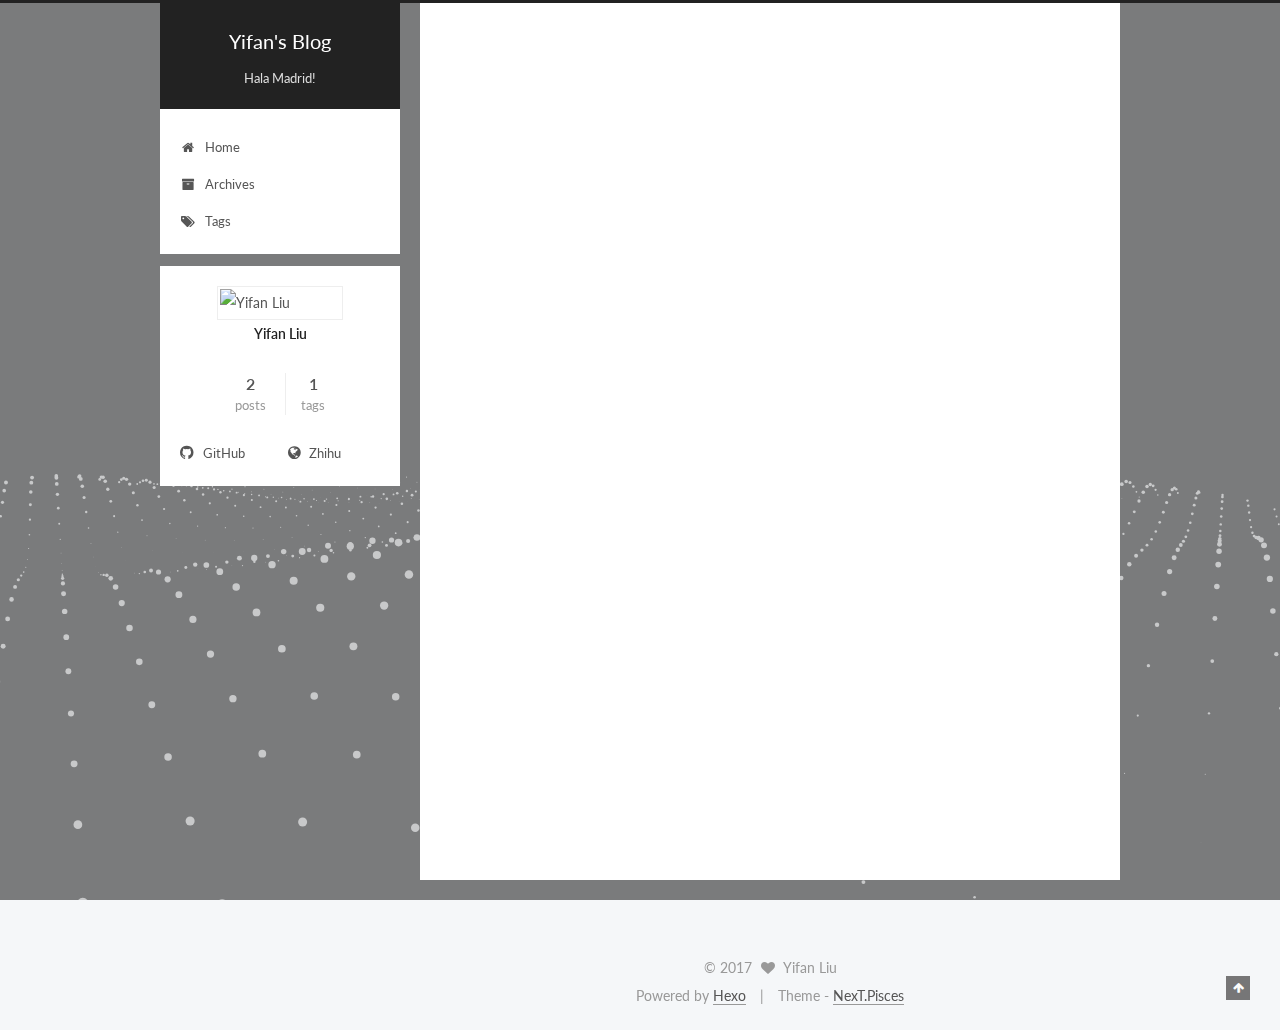
==== commit 2d234854: "Site updated: 2017-05-18 20:15:05" ====
--- a/index.html
+++ b/index.html
@@ -90,15 +90,15 @@
 
 
 
-<meta name="description" content="maybe will write something later. so sad these days.">
+<meta name="description" content="Sometime a man has to surrender to fate. See what it has in store for him.">
 <meta property="og:type" content="website">
 <meta property="og:title" content="Yifan&#39;s Blog">
 <meta property="og:url" content="https://halamourinho.github.io/index.html">
 <meta property="og:site_name" content="Yifan&#39;s Blog">
-<meta property="og:description" content="maybe will write something later. so sad these days.">
+<meta property="og:description" content="Sometime a man has to surrender to fate. See what it has in store for him.">
 <meta name="twitter:card" content="summary">
 <meta name="twitter:title" content="Yifan&#39;s Blog">
-<meta name="twitter:description" content="maybe will write something later. so sad these days.">
+<meta name="twitter:description" content="Sometime a man has to surrender to fate. See what it has in store for him.">
 
 
 
@@ -145,6 +145,15 @@
 
 
 
+  <script type="text/javascript">
+    (function() {
+      var hm = document.createElement("script");
+      hm.src = "//tajs.qq.com/stats?sId=62212566";
+      var s = document.getElementsByTagName("script")[0];
+      s.parentNode.insertBefore(hm, s);
+    })();
+  </script>
+
 
 
 
@@ -175,7 +184,7 @@
       </a>
     </div>
       
-        <p class="site-subtitle">Hala Madrid!</p>
+        <h1 class="site-subtitle" itemprop="description">Hala Madrid!</h1>
       
   </div>
 
@@ -258,7 +267,7 @@
     <span hidden itemprop="author" itemscope itemtype="http://schema.org/Person">
       <meta itemprop="name" content="Yifan Liu">
       <meta itemprop="description" content="">
-      <meta itemprop="image" content="/images/avatar.gif">
+      <meta itemprop="image" content="/images/avatar.jpg">
     </span>
 
     <span hidden itemprop="publisher" itemscope itemtype="http://schema.org/Organization">
@@ -270,9 +279,9 @@
 
         
         
-          <h1 class="post-title" itemprop="name headline">
+          <h2 class="post-title" itemprop="name headline">
                 
-                <a class="post-title-link" href="/2017/05/18/Hello-WSL/" itemprop="url">Hello WSL</a></h1>
+                <a class="post-title-link" href="/2017/05/18/Hello-WSL/" itemprop="url">Hello WSL</a></h2>
         
 
         <div class="post-meta">
@@ -320,18 +329,14 @@
 
       
         
-          
-            <p>最近在看<a href="http://www.ostep.org/" target="_blank" rel="external">Operating Systems: Three Easy Pieces</a>.<br>因为source code需要在UNIX系统下编译, 又不想去装VM, 就尝试了一下WSL, 感觉还是挺好用的.</p>
-<p><a href="https://msdn.microsoft.com/en-us/commandline/wsl/install_guide" target="_blank" rel="external">Installation Guide</a></p>
-<p>期间也是踩了几个坑:</p>
-<ol>
-<li>选中Develop Mode之后, 会有一个spinner “Searching for Develop Mode packages”, 一直没有结果. 其实不用管它</li>
-<li>Turn on windows feature巨慢无比. 在没完成的情况下我重启了一下机器,它竟然就好了.</li>
-<li>要用管理员权限运行VSCode, 才能在VSCode的terminal里面获得su权限. (据说<a href="https://github.com/goreliu/wsl-terminal" target="_blank" rel="external">WSL-terminal</a>比较好用)</li>
-</ol>
-<p><img src="/images/wsl.png" alt="wsl"></p>
-
-          
+          <p>最近在看<a href="http://www.ostep.org/" target="_blank" rel="external">Operating Systems: Three Easy Pieces</a>.<br>因为source code需要在UNIX系统下编译, 又不想去装VM, 就尝试了一下WSL, 感觉还是挺方便的.<br>
+          <!--noindex-->
+          <div class="post-button text-center">
+            <a class="btn" href="/2017/05/18/Hello-WSL/" rel="contents">
+              Read more &raquo;
+            </a>
+          </div>
+          <!--/noindex-->
         
       
     </div>
@@ -378,7 +383,7 @@
     <span hidden itemprop="author" itemscope itemtype="http://schema.org/Person">
       <meta itemprop="name" content="Yifan Liu">
       <meta itemprop="description" content="">
-      <meta itemprop="image" content="/images/avatar.gif">
+      <meta itemprop="image" content="/images/avatar.jpg">
     </span>
 
     <span hidden itemprop="publisher" itemscope itemtype="http://schema.org/Organization">
@@ -390,9 +395,9 @@
 
         
         
-          <h1 class="post-title" itemprop="name headline">
+          <h2 class="post-title" itemprop="name headline">
                 
-                <a class="post-title-link" href="/2017/05/11/hello-world/" itemprop="url">Hello World</a></h1>
+                <a class="post-title-link" href="/2017/05/11/hello-world/" itemprop="url">Hello World</a></h2>
         
 
         <div class="post-meta">
@@ -440,18 +445,14 @@
 
       
         
-          
-            <p>Welcome to <a href="https://hexo.io/" target="_blank" rel="external">Hexo</a>! This is your very first post. Check <a href="https://hexo.io/docs/" target="_blank" rel="external">documentation</a> for more info. If you get any problems when using Hexo, you can find the answer in <a href="https://hexo.io/docs/troubleshooting.html" target="_blank" rel="external">troubleshooting</a> or you can ask me on <a href="https://github.com/hexojs/hexo/issues" target="_blank" rel="external">GitHub</a>.</p>
-<h2 id="Quick-Start"><a href="#Quick-Start" class="headerlink" title="Quick Start"></a>Quick Start</h2><h3 id="Create-a-new-post"><a href="#Create-a-new-post" class="headerlink" title="Create a new post"></a>Create a new post</h3><figure class="highlight bash"><table><tr><td class="gutter"><pre><div class="line">1</div></pre></td><td class="code"><pre><div class="line">$ hexo new <span class="string">"My New Post"</span></div></pre></td></tr></table></figure>
-<p>More info: <a href="https://hexo.io/docs/writing.html" target="_blank" rel="external">Writing</a></p>
-<h3 id="Run-server"><a href="#Run-server" class="headerlink" title="Run server"></a>Run server</h3><figure class="highlight bash"><table><tr><td class="gutter"><pre><div class="line">1</div></pre></td><td class="code"><pre><div class="line">$ hexo server</div></pre></td></tr></table></figure>
-<p>More info: <a href="https://hexo.io/docs/server.html" target="_blank" rel="external">Server</a></p>
-<h3 id="Generate-static-files"><a href="#Generate-static-files" class="headerlink" title="Generate static files"></a>Generate static files</h3><figure class="highlight bash"><table><tr><td class="gutter"><pre><div class="line">1</div></pre></td><td class="code"><pre><div class="line">$ hexo generate</div></pre></td></tr></table></figure>
-<p>More info: <a href="https://hexo.io/docs/generating.html" target="_blank" rel="external">Generating</a></p>
-<h3 id="Deploy-to-remote-sites"><a href="#Deploy-to-remote-sites" class="headerlink" title="Deploy to remote sites"></a>Deploy to remote sites</h3><figure class="highlight bash"><table><tr><td class="gutter"><pre><div class="line">1</div></pre></td><td class="code"><pre><div class="line">$ hexo deploy</div></pre></td></tr></table></figure>
-<p>More info: <a href="https://hexo.io/docs/deployment.html" target="_blank" rel="external">Deployment</a></p>
-
-          
+          <p>Welcome to <a href="https://hexo.io/" target="_blank" rel="external">Hexo</a>! This is your very first post. Check <a href="https://hexo.io/docs/" target="_blank" rel="external">documentation</a> for more info. If you get any problems when using Hexo, you can find the answer in <a href="https://hexo.io/docs/troubleshooting.html" target="_blank" rel="external">troubleshooting</a> or you can ask me on <a href="https://github.com/hexojs/hexo/issues" target="_blank" rel="external">GitHub</a>.<br>
+          <!--noindex-->
+          <div class="post-button text-center">
+            <a class="btn" href="/2017/05/11/hello-world/" rel="contents">
+              Read more &raquo;
+            </a>
+          </div>
+          <!--/noindex-->
         
       
     </div>
@@ -517,12 +518,12 @@
       <section class="site-overview sidebar-panel sidebar-panel-active">
         <div class="site-author motion-element" itemprop="author" itemscope itemtype="http://schema.org/Person">
           <img class="site-author-image" itemprop="image"
-               src="/images/avatar.gif"
+               src="/images/avatar.jpg"
                alt="Yifan Liu" />
           <p class="site-author-name" itemprop="name">Yifan Liu</p>
            
-              <p class="site-description motion-element" itemprop="description">maybe will write something later. so sad these days.</p>
-          
+              <p class="site-description motion-element" itemprop="description"></p>
+           
         </div>
         <nav class="site-state motion-element">
 
@@ -538,12 +539,41 @@
           
 
           
+            
+            
+            <div class="site-state-item site-state-tags">
+              <a href="/tags/index.html">
+                <span class="site-state-item-count">1</span>
+                <span class="site-state-item-name">tags</span>
+              </a>
+            </div>
+          
 
         </nav>
 
         
 
         <div class="links-of-author motion-element">
+          
+            
+              <span class="links-of-author-item">
+                <a href="https://github.com/halamourinho" target="_blank" title="GitHub">
+                  
+                    <i class="fa fa-fw fa-github"></i>
+                  
+                  GitHub
+                </a>
+              </span>
+            
+              <span class="links-of-author-item">
+                <a href="https://www.zhihu.com/people/halamourinho" target="_blank" title="Zhihu">
+                  
+                    <i class="fa fa-fw fa-globe"></i>
+                  
+                  Zhihu
+                </a>
+              </span>
+            
           
         </div>
 
@@ -631,6 +661,9 @@
 
 
 
+  
+  
+
 
 
 
@@ -656,6 +689,12 @@
 
   
   <script type="text/javascript" src="/lib/fancybox/source/jquery.fancybox.pack.js?v=2.1.5"></script>
+
+  
+  <script type="text/javascript" src="/lib/three/three.min.js"></script>
+
+  
+  <script type="text/javascript" src="/lib/three/three-waves.min.js"></script>
 
 
   
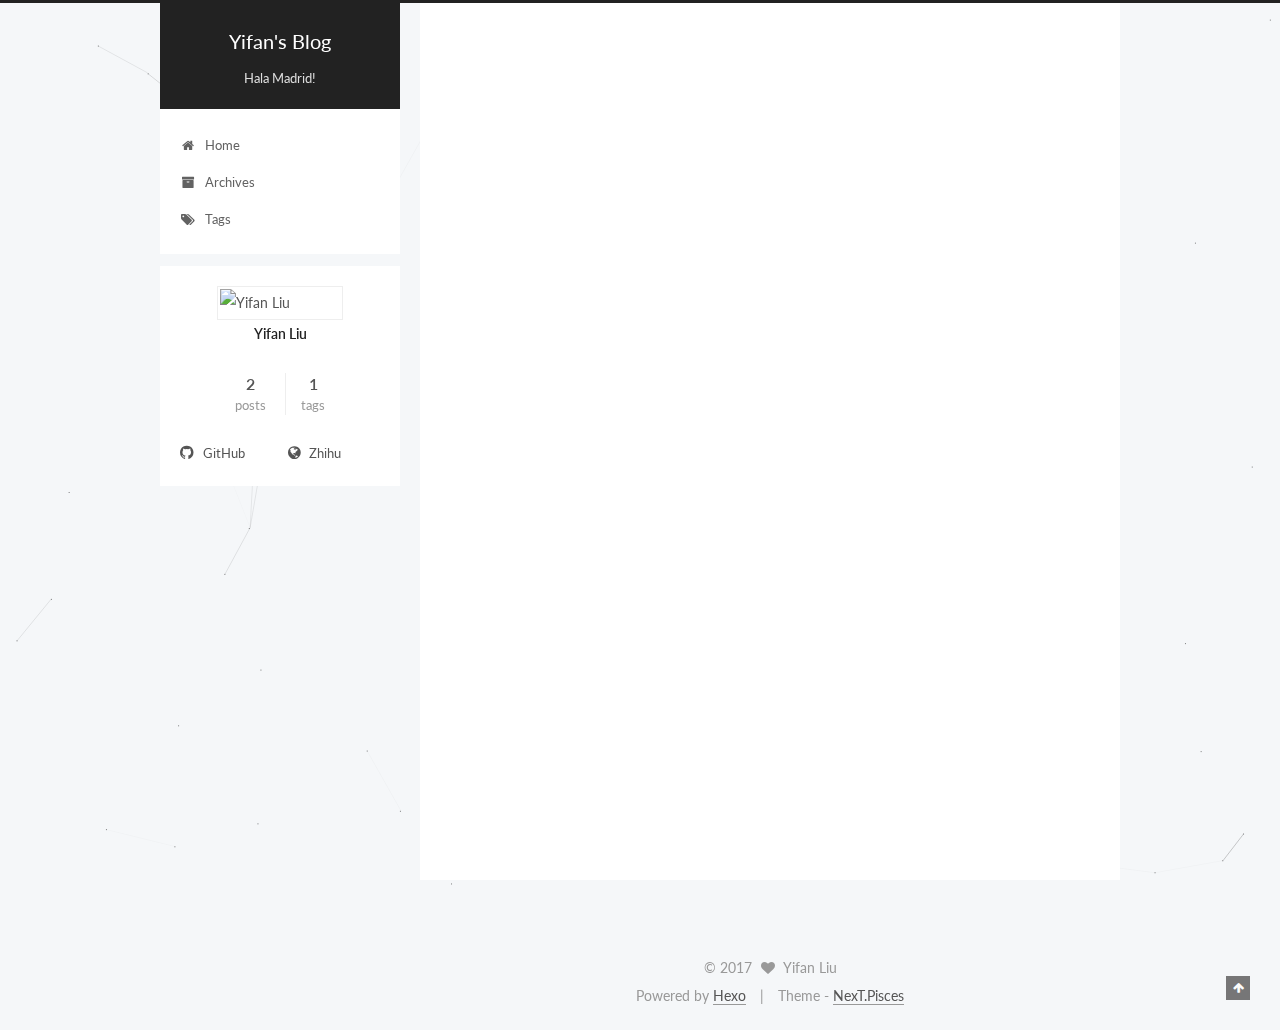
==== commit a2a7b477: "Site updated: 2017-05-18 22:08:17" ====
--- a/index.html
+++ b/index.html
@@ -143,6 +143,16 @@
 
 
 
+  <script type="text/javascript">
+    var _hmt = _hmt || [];
+    (function() {
+      var hm = document.createElement("script");
+      hm.src = "https://hm.baidu.com/hm.js?797a70eb31941e40cb8b4009302c43fe";
+      var s = document.getElementsByTagName("script")[0];
+      s.parentNode.insertBefore(hm, s);
+    })();
+  </script>
+
 
 
   <script type="text/javascript">
@@ -153,6 +163,7 @@
       s.parentNode.insertBefore(hm, s);
     })();
   </script>
+
 
 
 
@@ -659,16 +670,17 @@
   
 
 
-
-
-  
-  
-
-
-
-
-
-
+  
+
+
+
+
+
+
+
+
+
+  
 
 
 
@@ -691,10 +703,10 @@
   <script type="text/javascript" src="/lib/fancybox/source/jquery.fancybox.pack.js?v=2.1.5"></script>
 
   
-  <script type="text/javascript" src="/lib/three/three.min.js"></script>
-
-  
-  <script type="text/javascript" src="/lib/three/three-waves.min.js"></script>
+  <script type="text/javascript" src="/lib/canvas-nest/canvas-nest.min.js"></script>
+
+  
+  <script type="text/javascript" src="/lib/canvas-ribbon/canvas-ribbon.js"></script>
 
 
   
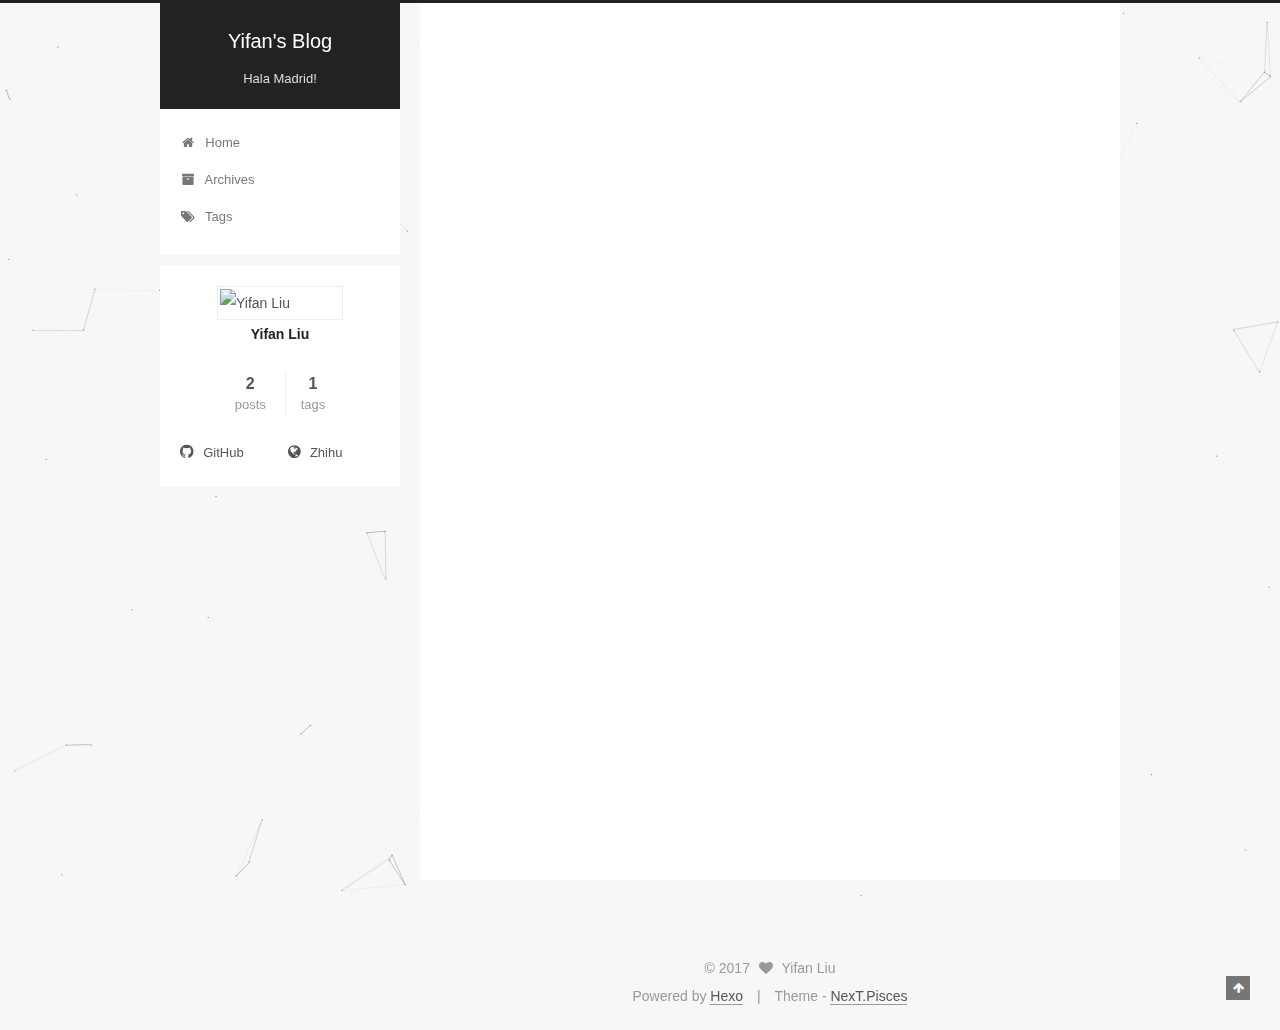
==== commit 22c99d79: "Site updated: 2017-05-19 08:31:04" ====
--- a/index.html
+++ b/index.html
@@ -40,32 +40,6 @@
 
 
 
-  
-  
-  
-  
-
-  
-    
-    
-  
-
-  
-
-  
-
-  
-
-  
-
-  
-    
-    
-    <link href="//fonts.googleapis.com/css?family=Lato:300,300italic,400,400italic,700,700italic&subset=latin,latin-ext" rel="stylesheet" type="text/css">
-  
-
-
-
 
 
 
@@ -83,7 +57,7 @@
 
 
 
-  <link rel="shortcut icon" type="image/x-icon" href="/favicon.ico?v=5.1.1" />
+  <link rel="shortcut icon" type="image/x-icon" href="/images/avatar.jpg?v=5.1.1" />
 
 
 
